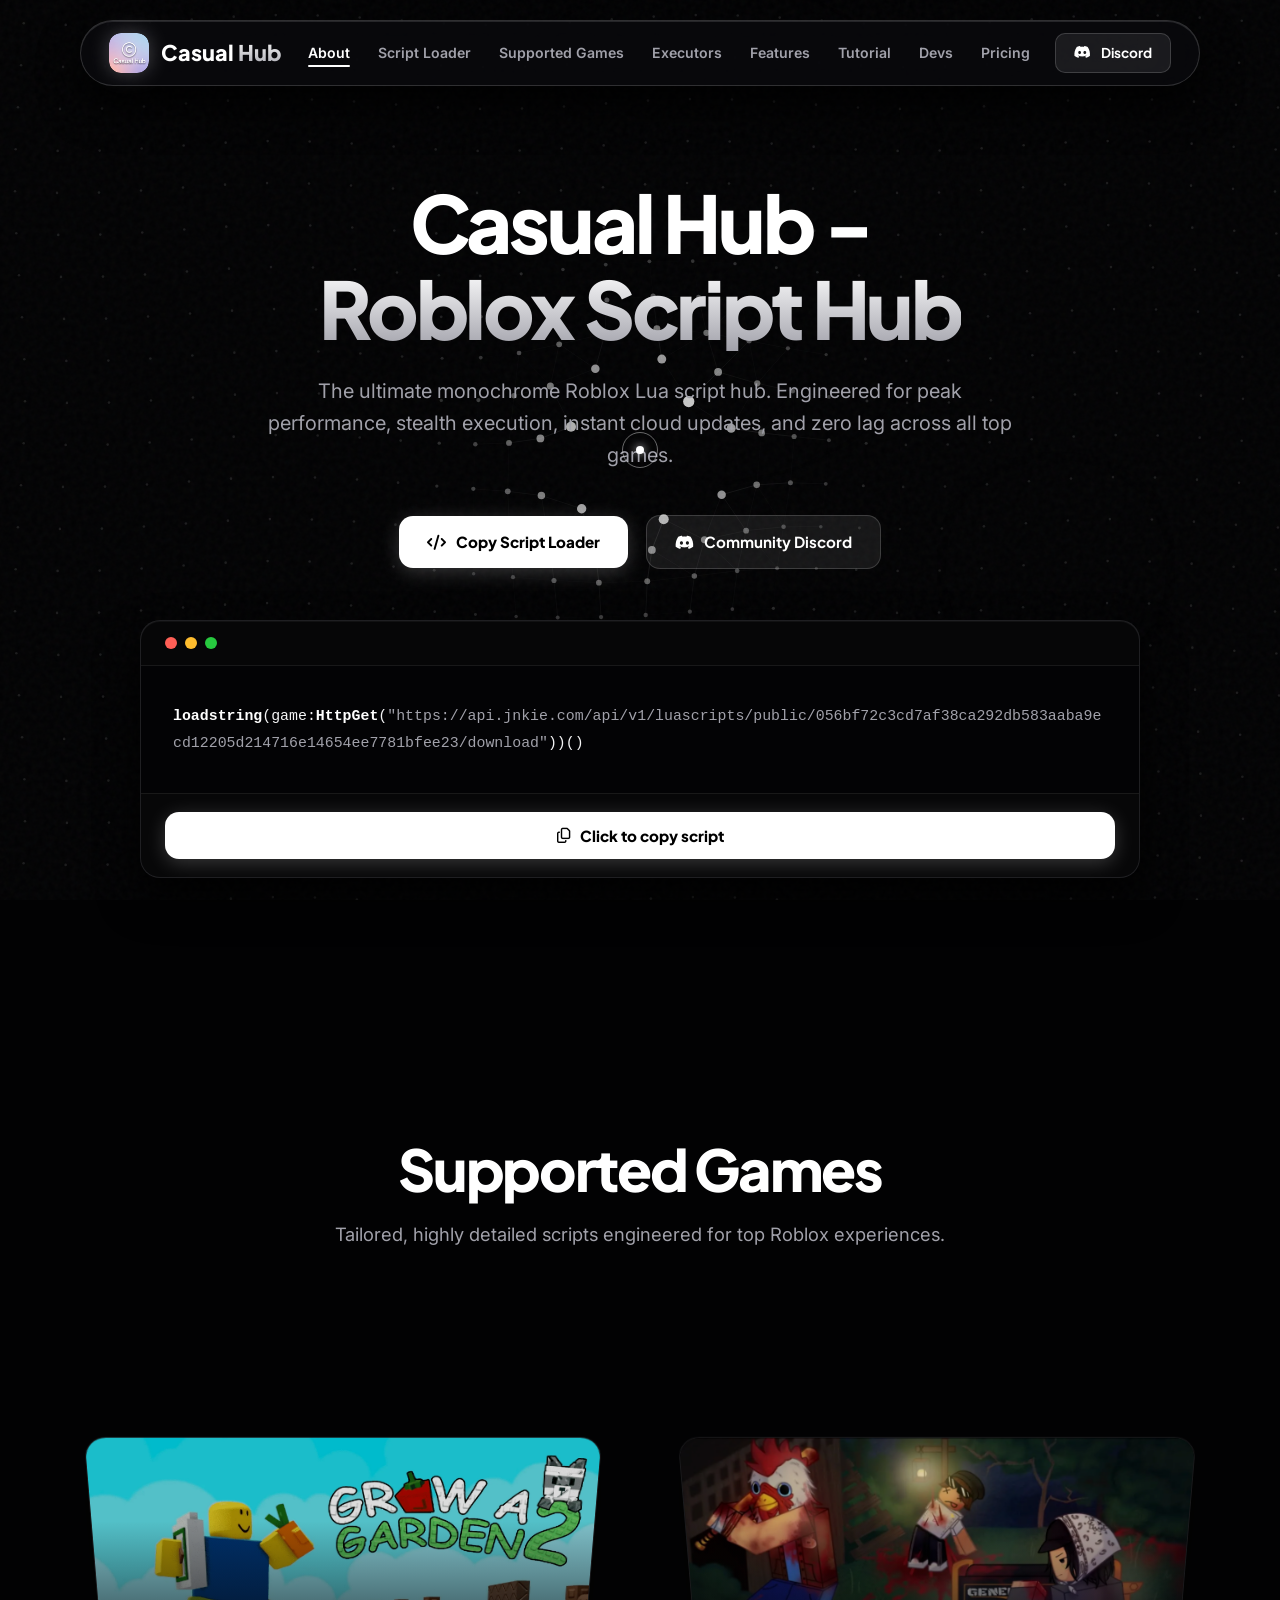
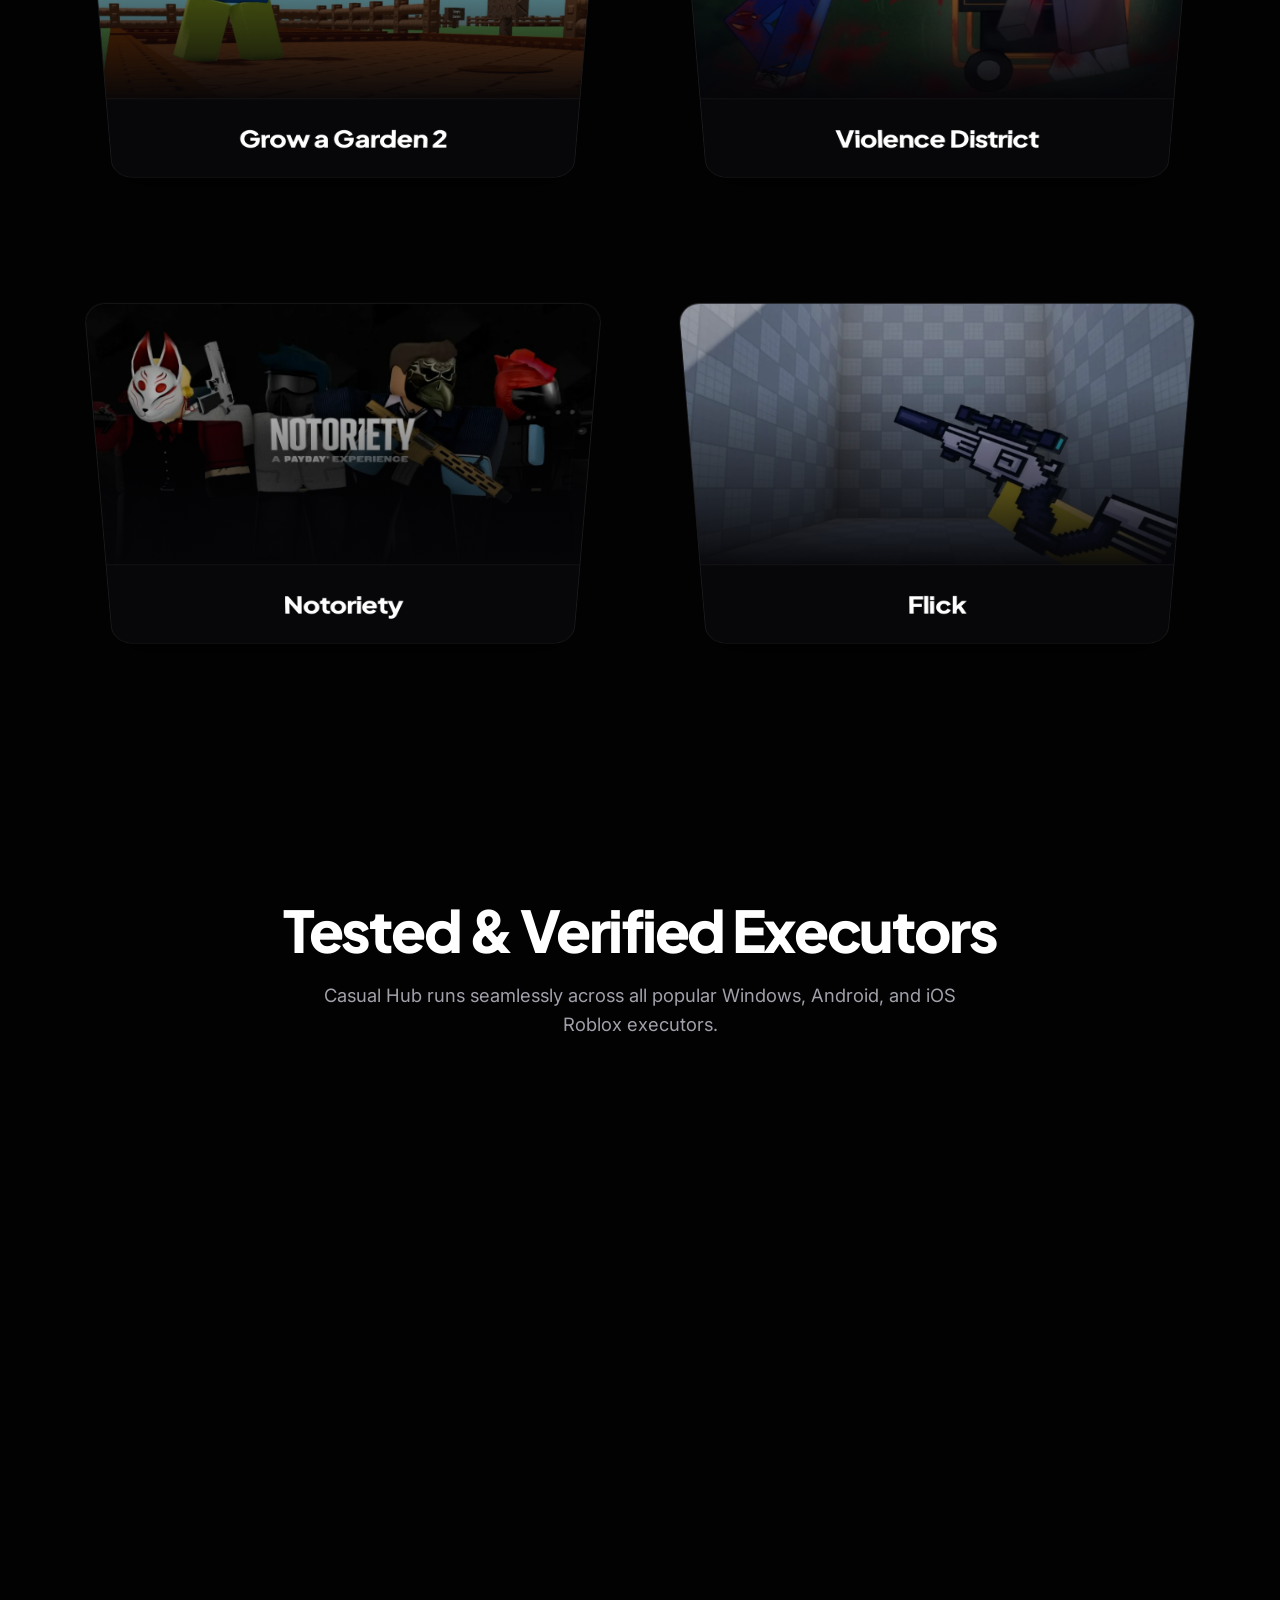
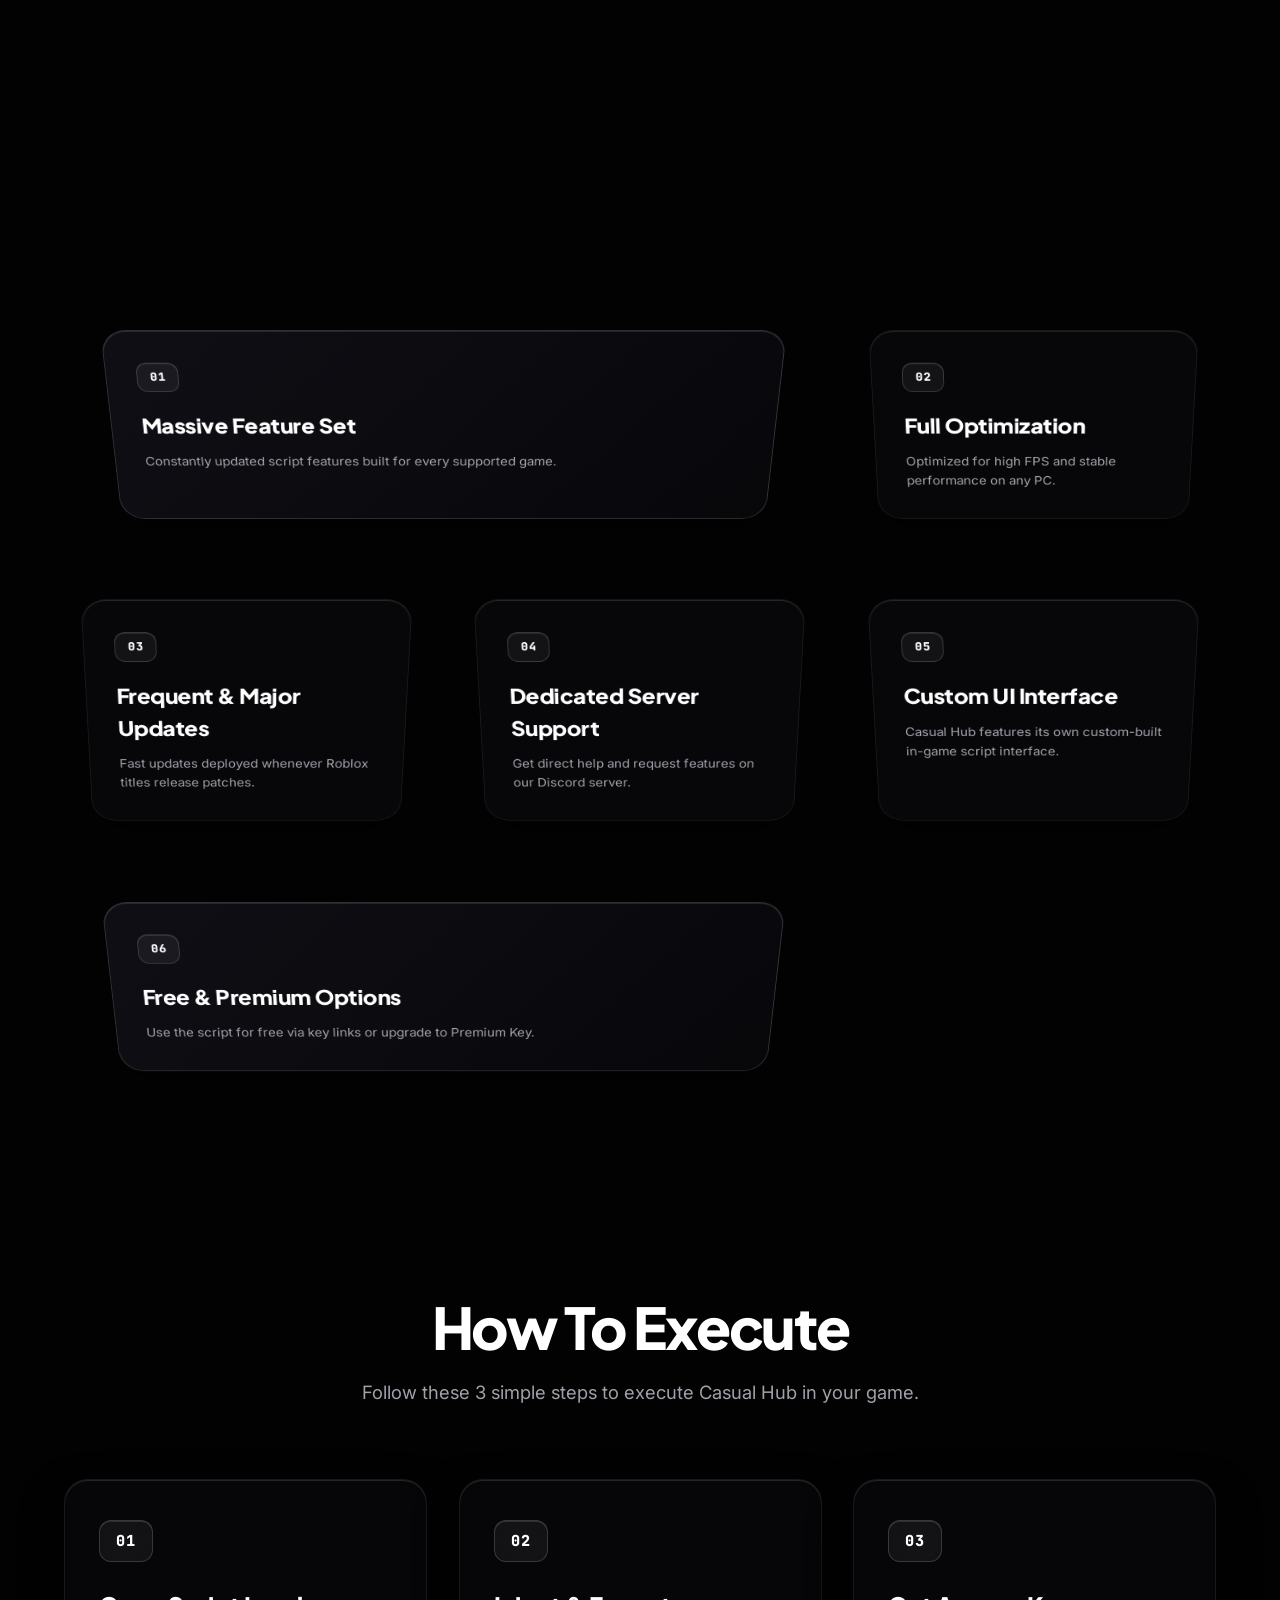
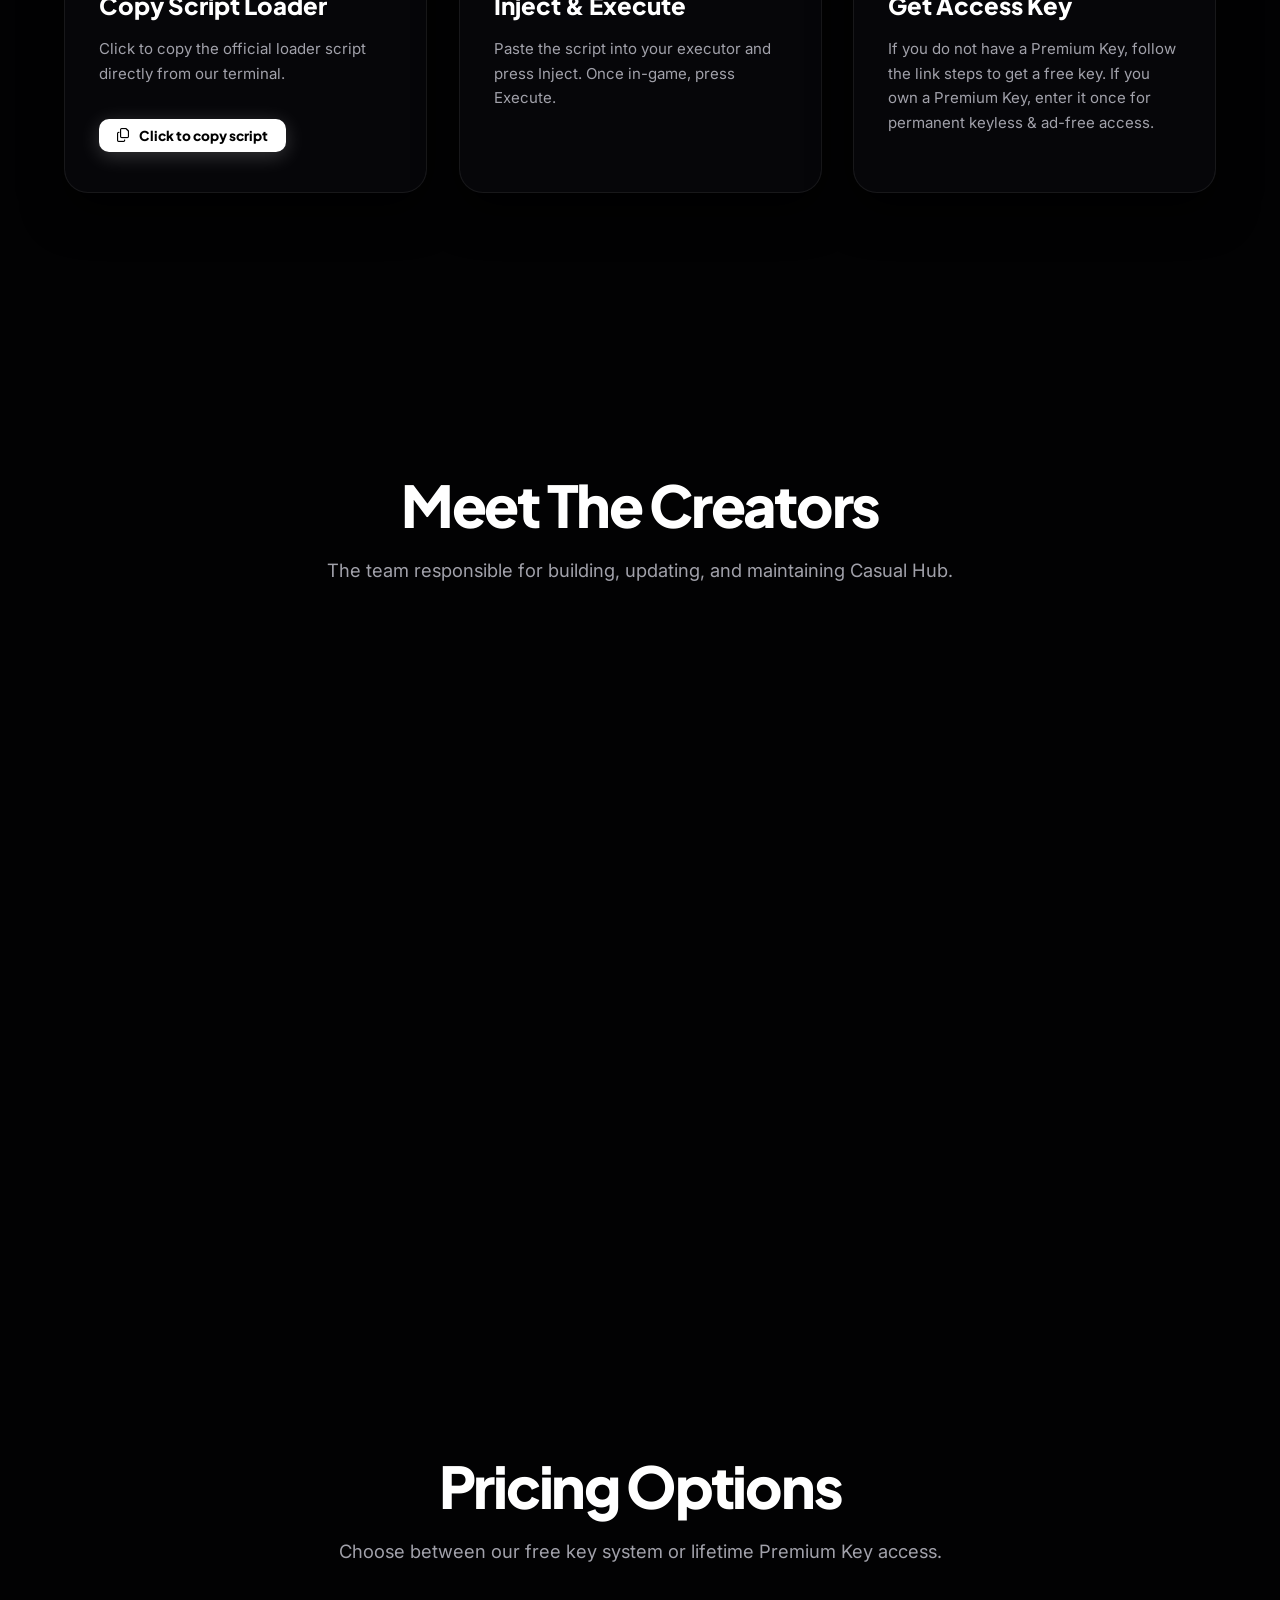
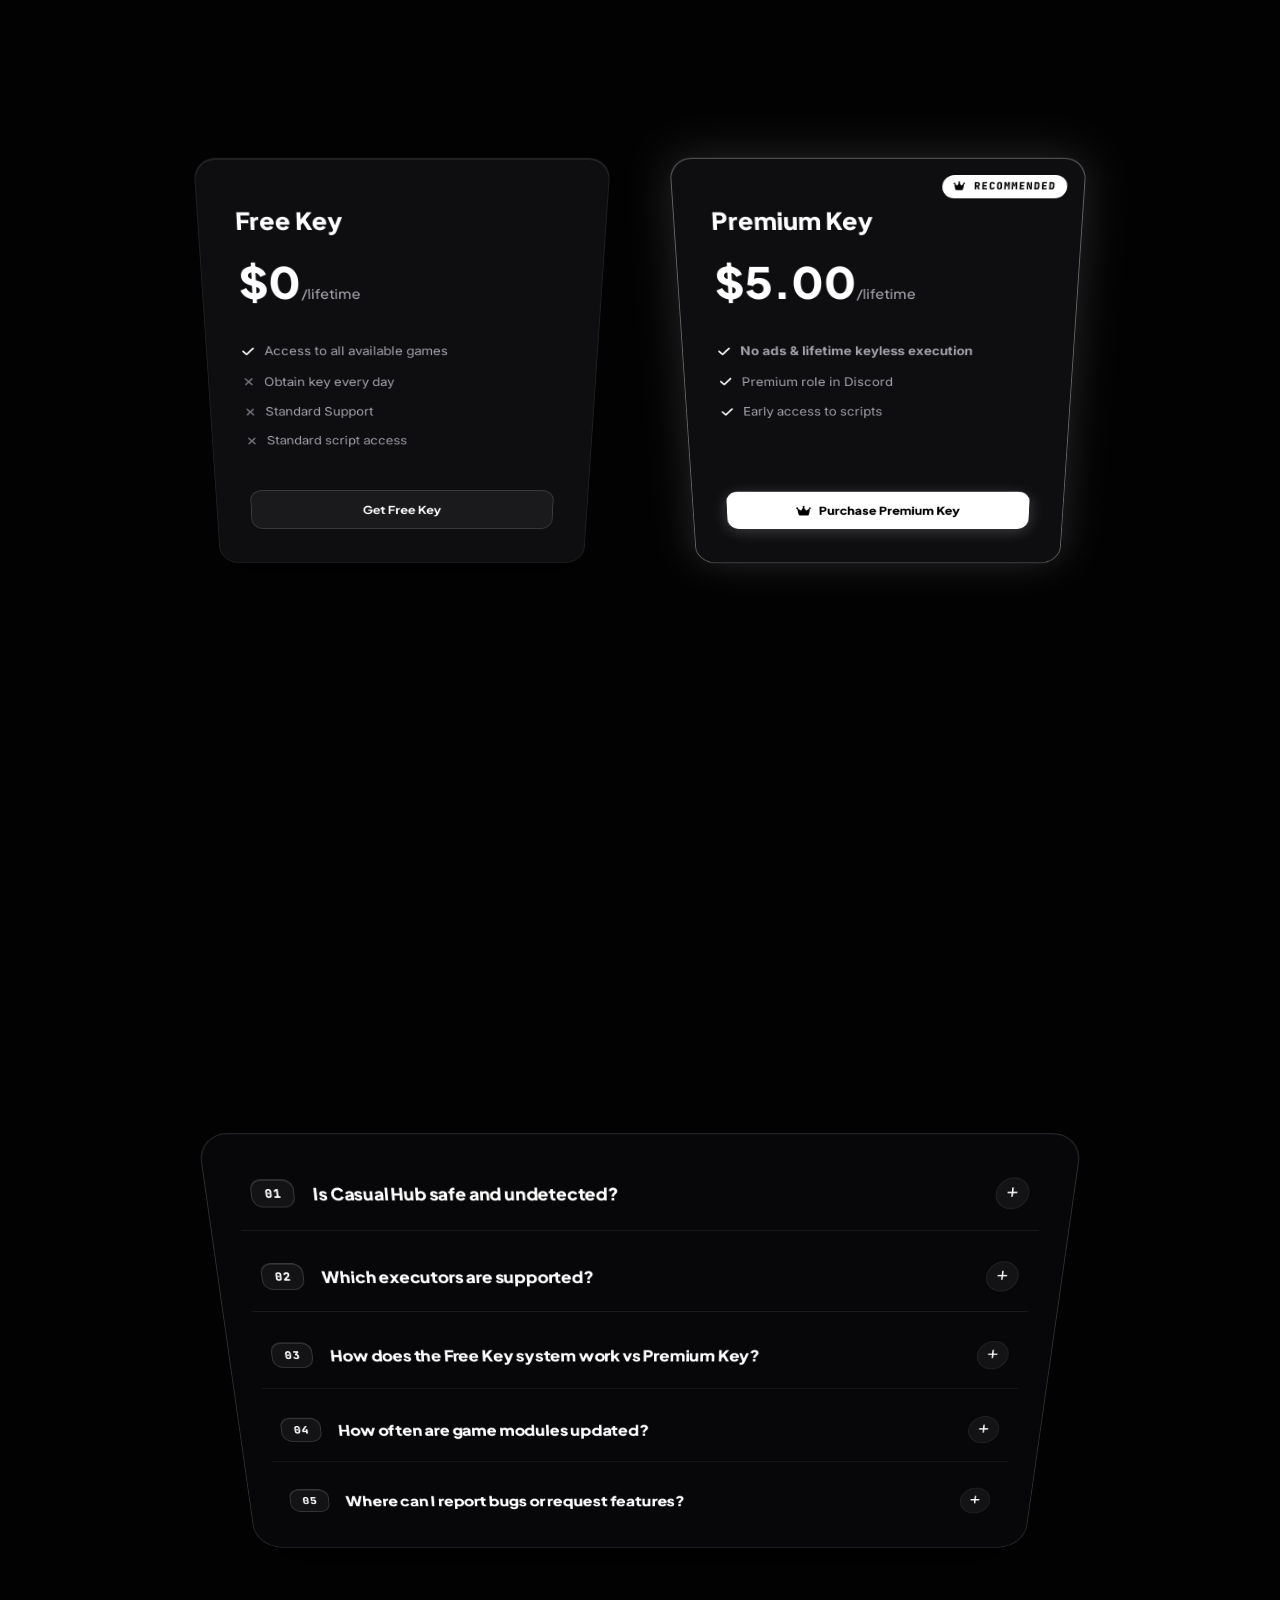
==== index.html @ 8adc2ae5 "Add files via upload" ====
<!DOCTYPE html>
<html lang="en">
<head>
  <meta charset="UTF-8">
  <meta name="viewport" content="width=device-width, initial-scale=1.0">
  <title>Casual Hub | Official Roblox Script Hub</title>
  <meta name="description" content="Casual Hub - Undetected, fast, and feature-rich Roblox Lua script hub.">
  <link rel="icon" type="image/png" href="images/Max_a____.png">
  <link rel="apple-touch-icon" href="images/Max_a____.png">
  
  <link rel="preconnect" href="https://fonts.googleapis.com">
  <link rel="preconnect" href="https://fonts.gstatic.com" crossorigin>
  <link href="https://fonts.googleapis.com/css2?family=Inter:wght@300;400;500;600;700&family=JetBrains+Mono:wght@400;500;600;700&family=Plus+Jakarta+Sans:wght@400;500;600;700;800;900&display=swap" rel="stylesheet">
  
  <link rel="stylesheet" href="https://cdnjs.cloudflare.com/ajax/libs/font-awesome/6.5.1/css/all.min.css">
  <link rel="stylesheet" href="styles.css">
</head>
<body>

  <div class="scroll-progress-bar" id="scrollProgress"></div>
  <canvas id="particles-canvas"></canvas>

  <div class="ambient-spotlight spotlight-1" id="spotlight1"></div>
  <div class="ambient-spotlight spotlight-2" id="spotlight2"></div>

  <header class="header" id="header">
    <div class="nav-island">
      <a href="#" class="logo">
        <div class="logo-icon">
          <img src="images/Max_a____.png" alt="Casual Hub Logo" class="logo-img">
        </div>
        <div class="logo-text">
          Casual <span class="gradient-text">Hub</span>
        </div>
      </a>

      <nav class="nav-menu">
        <ul class="nav-links">
          <li><a href="#about" class="nav-link active">About</a></li>
          <li><a href="#loader" class="nav-link">Script Loader</a></li>
          <li><a href="#games" class="nav-link">Supported Games</a></li>
          <li><a href="#executors" class="nav-link">Executors</a></li>
          <li><a href="#features" class="nav-link">Features</a></li>
          <li><a href="#how-to-use" class="nav-link">Tutorial</a></li>
          <li><a href="#team" class="nav-link">Devs</a></li>
          <li><a href="#pricing" class="nav-link">Pricing</a></li>
        </ul>
      </nav>

      <div class="nav-actions">
        <a href="https://discord.gg/dUXcJ6aW2B" target="_blank" class="btn btn-discord btn-sm">
          <i class="fa-brands fa-discord"></i>
          <span>Discord</span>
        </a>
        <button class="mobile-toggle" id="mobileToggle" aria-label="Toggle Navigation Menu">
          <i class="fa-solid fa-bars"></i>
        </button>
      </div>
    </div>
  </header>

  <section class="hero" id="about">
    <div class="container">
      <div class="hero-content">
        <h1 class="hero-title reveal">
          Casual Hub - <span class="gradient-text">Roblox Script Hub</span>
        </h1>

        <p class="hero-description reveal">
          The ultimate monochrome Roblox Lua script hub. Engineered for peak performance, stealth execution, instant cloud updates, and zero lag across all top games.
        </p>

        <div class="hero-actions reveal">
          <a href="#loader" class="btn btn-primary" onclick="document.getElementById('copyScriptBtn').click()">
            <i class="fa-solid fa-code"></i>
            <span>Copy Script Loader</span>
          </a>
          <a href="https://discord.gg/dUXcJ6aW2B" target="_blank" class="btn btn-discord">
            <i class="fa-brands fa-discord"></i>
            <span>Community Discord</span>
          </a>
        </div>

        <div class="hero-terminal-wrapper id-anchor" id="loader">
          <div class="terminal-window glass-panel reveal tilt-card">
            <div class="terminal-header">
              <div class="terminal-dots">
                <span class="dot red"></span>
                <span class="dot yellow"></span>
                <span class="dot green"></span>
              </div>
            </div>

            <div class="terminal-body clean-terminal-body">
              <pre class="code-block"><code><span class="code-function">loadstring</span>(game:<span class="code-function">HttpGet</span>(<span class="code-string">"https://api.jnkie.com/api/v1/luascripts/public/056bf72c3cd7af38ca292db583aaba9ecd12205d214716e14654ee7781bfee23/download"</span>))()</code></pre>
            </div>

            <div class="terminal-footer clean-terminal-footer">
              <button class="btn btn-primary btn-full-width" id="copyScriptBtn">
                <i class="fa-regular fa-copy"></i>
                <span class="btn-copy-text">Click to copy script</span>
              </button>
            </div>
          </div>
        </div>
      </div>
    </div>
  </section>

  <section id="games">
    <div class="container">
      <div class="editorial-header reveal">
        <h2 class="editorial-title">Supported Games</h2>
        <p class="editorial-subtitle">
          Tailored, highly detailed scripts engineered for top Roblox experiences.
        </p>
      </div>

      <div class="games-minimal-grid">
        <div class="game-minimal-card glass-panel reveal tilt-card copy-module-btn" data-module="Grow a Garden 2">
          <div class="game-minimal-media">
            <img src="images/i (9).png" alt="Grow a Garden 2" class="game-minimal-img">
            <div class="game-minimal-overlay"></div>
            <div class="game-hover-glow"></div>
          </div>
          <div class="game-minimal-info">
            <h3 class="game-minimal-title">Grow a Garden 2</h3>
          </div>
        </div>

        <div class="game-minimal-card glass-panel reveal tilt-card copy-module-btn" data-module="Violence District">
          <div class="game-minimal-media">
            <img src="images/i (8).png" alt="Violence District" class="game-minimal-img">
            <div class="game-minimal-overlay"></div>
            <div class="game-hover-glow"></div>
          </div>
          <div class="game-minimal-info">
            <h3 class="game-minimal-title">Violence District</h3>
          </div>
        </div>

        <div class="game-minimal-card glass-panel reveal tilt-card copy-module-btn" data-module="Notoriety">
          <div class="game-minimal-media">
            <img src="images/i 10.png" alt="Notoriety" class="game-minimal-img">
            <div class="game-minimal-overlay"></div>
            <div class="game-hover-glow"></div>
          </div>
          <div class="game-minimal-info">
            <h3 class="game-minimal-title">Notoriety</h3>
          </div>
        </div>

        <div class="game-minimal-card glass-panel reveal tilt-card copy-module-btn" data-module="Flick">
          <div class="game-minimal-media">
            <img src="images/i 11.png" alt="Flick" class="game-minimal-img">
            <div class="game-minimal-overlay"></div>
            <div class="game-hover-glow"></div>
          </div>
          <div class="game-minimal-info">
            <h3 class="game-minimal-title">Flick</h3>
          </div>
        </div>
      </div>
    </div>
  </section>

  <section id="executors">
    <div class="container">
      <div class="editorial-header reveal">
        <h2 class="editorial-title">Tested & Verified Executors</h2>
        <p class="editorial-subtitle">
          Casual Hub runs seamlessly across all popular Windows, Android, and iOS Roblox executors.
        </p>
      </div>

      <div class="executors-cloud-wrapper glass-panel reveal tilt-card">
        <div class="executors-cloud-grid">
          <div class="executor-tag-item"><span>Volt</span></div>
          <div class="executor-tag-item"><span>Potassium</span></div>
          <div class="executor-tag-item"><span>Wave</span></div>
          <div class="executor-tag-item"><span>Synapse Z</span></div>
          <div class="executor-tag-item"><span>Madium</span></div>
          <div class="executor-tag-item"><span>Cosmic</span></div>
          <div class="executor-tag-item"><span>Real</span></div>
          <div class="executor-tag-item"><span>Velocity</span></div>
          <div class="executor-tag-item"><span>MacSploit</span></div>
          <div class="executor-tag-item"><span>Delta</span></div>
          <div class="executor-tag-item"><span>Arceus X</span></div>
          <div class="executor-tag-item plus-more"><span>and etc.</span></div>
        </div>
      </div>
    </div>
  </section>

  <section id="features">
    <div class="container">
      <div class="editorial-header reveal">
        <h2 class="editorial-title">Why Choose Casual Hub</h2>
        <p class="editorial-subtitle">
          Engineered to give you an unmatched competitive edge across every supported title.
        </p>
      </div>

      <div class="features-bento-container">
        <div class="feature-bento-item feature-bento-large glass-panel reveal tilt-card">
          <div class="bento-top-row">
            <span class="bento-num">01</span>
          </div>
          <h3 class="bento-title">Massive Feature Set</h3>
          <p class="bento-desc">
            Constantly updated script features built for every supported game.
          </p>
        </div>

        <div class="feature-bento-item glass-panel reveal tilt-card">
          <div class="bento-top-row">
            <span class="bento-num">02</span>
          </div>
          <h3 class="bento-title">Full Optimization</h3>
          <p class="bento-desc">
            Optimized for high FPS and stable performance on any PC.
          </p>
        </div>

        <div class="feature-bento-item glass-panel reveal tilt-card">
          <div class="bento-top-row">
            <span class="bento-num">03</span>
          </div>
          <h3 class="bento-title">Frequent & Major Updates</h3>
          <p class="bento-desc">
            Fast updates deployed whenever Roblox titles release patches.
          </p>
        </div>

        <div class="feature-bento-item glass-panel reveal tilt-card">
          <div class="bento-top-row">
            <span class="bento-num">04</span>
          </div>
          <h3 class="bento-title">Dedicated Server Support</h3>
          <p class="bento-desc">
            Get direct help and request features on our Discord server.
          </p>
        </div>

        <div class="feature-bento-item glass-panel reveal tilt-card">
          <div class="bento-top-row">
            <span class="bento-num">05</span>
          </div>
          <h3 class="bento-title">Custom UI Interface</h3>
          <p class="bento-desc">
            Casual Hub features its own custom-built in-game script interface.
          </p>
        </div>

        <div class="feature-bento-item feature-bento-large glass-panel reveal tilt-card">
          <div class="bento-top-row">
            <span class="bento-num">06</span>
          </div>
          <h3 class="bento-title">Free & Premium Options</h3>
          <p class="bento-desc">
            Use the script for free via key links or upgrade to Premium Key.
          </p>
        </div>
      </div>
    </div>
  </section>

  <section id="how-to-use">
    <div class="container">
      <div class="editorial-header reveal">
        <h2 class="editorial-title">How To Execute</h2>
        <p class="editorial-subtitle">
          Follow these 3 simple steps to execute Casual Hub in your game.
        </p>
      </div>

      <div class="pipeline-wrapper reveal">
        <div class="steps-grid">
          <div class="step-card glass-panel tilt-card">
            <div class="step-top-header">
              <div class="step-num-pill">
                <span class="num">01</span>
              </div>
            </div>
            <h3 class="step-title">Copy Script Loader</h3>
            <p class="step-desc">
              Click to copy the official loader script directly from our terminal.
            </p>
            <div class="step-action-row">
              <button class="btn btn-primary btn-sm" id="step1CopyBtn">
                <i class="fa-regular fa-copy"></i> Click to copy script
              </button>
            </div>
          </div>

          <div class="step-card glass-panel tilt-card">
            <div class="step-top-header">
              <div class="step-num-pill">
                <span class="num">02</span>
              </div>
            </div>
            <h3 class="step-title">Inject & Execute</h3>
            <p class="step-desc">
              Paste the script into your executor and press Inject. Once in-game, press Execute.
            </p>
          </div>

          <div class="step-card glass-panel tilt-card">
            <div class="step-top-header">
              <div class="step-num-pill">
                <span class="num">03</span>
              </div>
            </div>
            <h3 class="step-title">Get Access Key</h3>
            <p class="step-desc">
              If you do not have a Premium Key, follow the link steps to get a free key. If you own a Premium Key, enter it once for permanent keyless & ad-free access.
            </p>
          </div>
        </div>
      </div>
    </div>
  </section>

  <section id="team">
    <div class="container">
      <div class="editorial-header reveal">
        <h2 class="editorial-title">Meet The Creators</h2>
        <p class="editorial-subtitle">
          The team responsible for building, updating, and maintaining Casual Hub.
        </p>
      </div>

      <div class="team-grid">
        <div class="team-card glass-panel reveal tilt-card">
          <div class="team-avatar-frame">
            <img src="images/8483b78d2a650de6a64dd61900a75a3d.png" alt="Killert Avatar" class="team-avatar" onerror="this.src='https://cdn.discordapp.com/embed/avatars/0.png'">
            <div class="team-online-badge"></div>
          </div>
          <div class="team-role-pill">Casual Hub Founder & Owner</div>
          <h3 class="team-name">Killert</h3>
          <p class="team-bio">
            Founder and owner of Casual Hub
          </p>
          <a href="https://discord.gg/dUXcJ6aW2B" target="_blank" class="btn btn-discord btn-full">
            <i class="fa-brands fa-discord"></i> Discord
          </a>
        </div>

        <div class="team-card glass-panel reveal tilt-card">
          <div class="team-avatar-frame">
            <img src="images/qkaspqqqqq.jpg" alt="qkaspq Avatar" class="team-avatar" onerror="this.src='https://cdn.discordapp.com/embed/avatars/1.png'">
            <div class="team-online-badge"></div>
          </div>
          <div class="team-role-pill">Script Developer</div>
          <h3 class="team-name">qkaspq</h3>
          <p class="team-bio">
            Lead Luau & Reverse Engineering Developer creating high-performance game modules.
          </p>
          <div class="tech-stack-pills">
            <span class="tech-pill">Luau</span>
            <span class="tech-pill">Python</span>
            <span class="tech-pill">JS</span>
            <span class="tech-pill">C++</span>
            <span class="tech-pill">C#</span>
          </div>
          <a href="https://discord.gg/dUXcJ6aW2B" target="_blank" class="btn btn-discord btn-full">
            <i class="fa-brands fa-discord"></i> Discord
          </a>
        </div>
      </div>
    </div>
  </section>

  <section id="pricing">
    <div class="container">
      <div class="editorial-header reveal">
        <h2 class="editorial-title">Pricing Options</h2>
        <p class="editorial-subtitle">
          Choose between our free key system or lifetime Premium Key access.
        </p>
      </div>

      <div class="pricing-grid">
        <div class="price-card glass-panel reveal tilt-card">
          <div class="price-header">
            <h3 class="price-title">Free Key</h3>
            <div class="price-cost">$0<span class="period">/lifetime</span></div>
          </div>
          <ul class="price-features">
            <li><i class="fa-solid fa-check"></i> Access to all available games</li>
            <li><i class="fa-solid fa-xmark" style="color: #71717a;"></i> Obtain key every day</li>
            <li><i class="fa-solid fa-xmark" style="color: #71717a;"></i> Standard Support</li>
            <li><i class="fa-solid fa-xmark" style="color: #71717a;"></i> Standard script access</li>
          </ul>
          <a href="#loader" class="btn btn-secondary btn-full">
            Get Free Key
          </a>
        </div>

        <div class="price-card glass-panel featured reveal tilt-card">
          <div class="featured-ribbon"><i class="fa-solid fa-crown"></i> RECOMMENDED</div>
          <div class="price-header">
            <h3 class="price-title">Premium Key</h3>
            <div class="price-cost">$5.00<span class="period">/lifetime</span></div>
          </div>
          <ul class="price-features">
            <li><i class="fa-solid fa-check"></i> <strong>No ads & lifetime keyless execution</strong></li>
            <li><i class="fa-solid fa-check"></i> Premium role in Discord</li>
            <li><i class="fa-solid fa-check"></i> Early access to scripts</li>
          </ul>
          <a href="https://discord.gg/dUXcJ6aW2B" target="_blank" class="btn btn-primary btn-full">
            <i class="fa-solid fa-crown"></i> Purchase Premium Key
          </a>
        </div>
      </div>
    </div>
  </section>

  <section id="faq">
    <div class="container">
      <div class="editorial-header reveal">
        <h2 class="editorial-title">Frequently Asked Questions</h2>
        <p class="editorial-subtitle">
          Everything you need to know about Casual Hub.
        </p>
      </div>

      <div class="faq-luxury-wrapper glass-panel reveal tilt-card">
        <div class="faq-accordion">
          <div class="faq-item">
            <button class="faq-question">
              <span class="faq-num">01</span>
              <span class="faq-q-text">Is Casual Hub safe and undetected?</span>
              <div class="faq-toggle-icon"><i class="fa-solid fa-plus"></i></div>
            </button>
            <div class="faq-answer">
              <div class="faq-answer-inner">
                Yes, the script is completely safe: it does not collect or interact with any of your personal data, and it remains 100% undetected across all supported games.
              </div>
            </div>
          </div>

          <div class="faq-item">
            <button class="faq-question">
              <span class="faq-num">02</span>
              <span class="faq-q-text">Which executors are supported?</span>
              <div class="faq-toggle-icon"><i class="fa-solid fa-plus"></i></div>
            </button>
            <div class="faq-answer">
              <div class="faq-answer-inner">
                Casual Hub supports all currently listed Roblox executors. Click below to view the full verified list.
                <br>
                <a href="#executors" class="btn btn-secondary btn-sm" style="margin-top: 14px; display: inline-flex; align-items: center; gap: 8px;">
                  <i class="fa-solid fa-arrow-up"></i> View Supported Executors List
                </a>
              </div>
            </div>
          </div>

          <div class="faq-item">
            <button class="faq-question">
              <span class="faq-num">03</span>
              <span class="faq-q-text">How does the Free Key system work vs Premium Key?</span>
              <div class="faq-toggle-icon"><i class="fa-solid fa-plus"></i></div>
            </button>
            <div class="faq-answer">
              <div class="faq-answer-inner">
                Free Keys grant access via daily link checkpoints. Premium Keys ($5.00 lifetime) provide permanent keyless & ad-free access, a Premium Discord role, and early access to upcoming script updates.
              </div>
            </div>
          </div>

          <div class="faq-item">
            <button class="faq-question">
              <span class="faq-num">04</span>
              <span class="faq-q-text">How often are game modules updated?</span>
              <div class="faq-toggle-icon"><i class="fa-solid fa-plus"></i></div>
            </button>
            <div class="faq-answer">
              <div class="faq-answer-inner">
                Our updates take no longer than 1 week—we constantly strive to patch, optimize, and add new script modules as frequently as possible.
              </div>
            </div>
          </div>

          <div class="faq-item">
            <button class="faq-question">
              <span class="faq-num">05</span>
              <span class="faq-q-text">Where can I report bugs or request features?</span>
              <div class="faq-toggle-icon"><i class="fa-solid fa-plus"></i></div>
            </button>
            <div class="faq-answer">
              <div class="faq-answer-inner">
                On our official Discord server, you can easily contact support, open direct tickets, or suggest new features: <a href="https://discord.gg/dUXcJ6aW2B" target="_blank">discord.gg/dUXcJ6aW2B</a>.
              </div>
            </div>
          </div>
        </div>
      </div>
    </div>
  </section>

  <footer class="footer">
    <div class="container">
      <div class="footer-glass-card glass-panel reveal tilt-card">
        <div class="footer-grid">
          <div class="footer-brand">
            <a href="#" class="logo">
              <div class="logo-icon">
                <img src="images/Max_a____.png" alt="Casual Hub Logo" class="logo-img">
              </div>
              <div class="logo-text">
                Casual <span class="gradient-text">Hub</span>
              </div>
            </a>
            <p class="footer-desc">
              The pinnacle of Roblox Lua execution. Powering smooth, stealth, and high-performance script solutions worldwide.
            </p>
          </div>

          <div class="footer-column">
            <h4 class="footer-title">Navigation</h4>
            <ul class="footer-links">
              <li><a href="#about">About Hub</a></li>
              <li><a href="#loader">Script Loader</a></li>
              <li><a href="#games">Supported Games</a></li>
              <li><a href="#team">Team & Devs</a></li>
            </ul>
          </div>

          <div class="footer-column">
            <h4 class="footer-title">Community</h4>
            <ul class="footer-links">
              <li><a href="https://discord.gg/dUXcJ6aW2B" target="_blank">Discord Server</a></li>
              <li><a href="#pricing">Premium Key</a></li>
              <li><a href="#how-to-use">Setup Tutorial</a></li>
            </ul>
          </div>

          <div class="footer-column">
            <h4 class="footer-title">Legal & Policies</h4>
            <ul class="footer-links">
              <li><a href="javascript:void(0)" onclick="openLegalModal('terms')">Terms of Service</a></li>
              <li><a href="javascript:void(0)" onclick="openLegalModal('privacy')">Privacy Policy</a></li>
              <li><a href="javascript:void(0)" onclick="openLegalModal('disclaimer')">Legal Disclaimer</a></li>
            </ul>
          </div>
        </div>

        <div class="footer-bottom">
          <div class="copyright">
            Casual Hub TM Corporation &copy; 2026. All rights reserved.
          </div>
          <div class="footer-socials">
            <a href="https://discord.gg/dUXcJ6aW2B" target="_blank" aria-label="Discord" class="social-circle-btn"><i class="fa-brands fa-discord"></i></a>
          </div>
        </div>
      </div>
    </div>
  </footer>

  <div class="modal-overlay" id="legalModalOverlay">
    <div class="modal-card glass-panel">
      <button class="modal-close" id="legalModalClose" aria-label="Close Modal">
        <i class="fa-solid fa-xmark"></i>
      </button>
      <h3 class="modal-title" id="modalTitle">Legal Information</h3>
      <div class="modal-body" id="modalBody">
      </div>
    </div>
  </div>

  <div class="toast-container" id="toastContainer">
    <div class="toast-card glass-panel">
      <i class="fa-solid fa-circle-check toast-icon"></i>
      <span class="toast-message" id="toastMessage">Script loader copied to clipboard!</span>
    </div>
  </div>

  <script src="script.js"></script>
</body>
</html>
---- styles.css ----
:root {
  
  --bg-pitch: #020203;
  --bg-obsidian: #070709;
  --bg-surface: #0e0e11;
  --bg-surface-hover: #141418;
  --bg-surface-elevated: #1a1a20;

  --text-primary: #ffffff;
  --text-secondary: #a1a1aa;
  --text-tertiary: #52525b;
  --text-muted: #3f3f46;

  --border-subtle: rgba(255, 255, 255, 0.07);
  --border-medium: rgba(255, 255, 255, 0.16);
  --border-prominent: rgba(255, 255, 255, 0.35);

  --glass-inset-shadow: inset 0 1px 0 0 rgba(255, 255, 255, 0.12);
  --glass-glow-shadow: 0 20px 40px rgba(0, 0, 0, 0.8), 0 0 40px rgba(255, 255, 255, 0.05);

  --status-active: #22c55e;
  --status-active-glow: rgba(34, 197, 94, 0.35);

  --font-heading: 'Plus Jakarta Sans', -apple-system, BlinkMacSystemFont, sans-serif;
  --font-body: 'Inter', -apple-system, BlinkMacSystemFont, sans-serif;
  --font-code: 'JetBrains Mono', monospace;

  --ease-out-expo: cubic-bezier(0.16, 1, 0.3, 1);
  --ease-spring: cubic-bezier(0.34, 1.56, 0.64, 1);
  --tr-fast: 0.2s var(--ease-out-expo);
  --tr-smooth: 0.4s var(--ease-out-expo);
}

*, *::before, *::after {
  box-sizing: border-box;
  margin: 0;
  padding: 0;
}

html {
  scroll-behavior: smooth;
  color-scheme: dark;
  font-size: 16px;
}

body {
  background-color: var(--bg-pitch);
  color: var(--text-primary);
  font-family: var(--font-body);
  line-height: 1.6;
  overflow-x: hidden;
  position: relative;
  min-height: 100vh;
  -webkit-font-smoothing: antialiased;
  -moz-osx-font-smoothing: grayscale;
}

.custom-cursor-dot {
  position: fixed;
  top: 0;
  left: 0;
  width: 8px;
  height: 8px;
  background-color: #ffffff;
  border-radius: 50%;
  pointer-events: none;
  z-index: 9999;
  box-shadow: 0 0 10px rgba(255, 255, 255, 0.8);
  will-change: transform;
}

.custom-cursor-outline {
  position: fixed;
  top: 0;
  left: 0;
  width: 36px;
  height: 36px;
  border: 1.5px solid rgba(255, 255, 255, 0.4);
  border-radius: 50%;
  pointer-events: none;
  z-index: 9998;
  transition: width 0.3s var(--ease-out-expo), height 0.3s var(--ease-out-expo), border-color 0.3s var(--ease-out-expo), background 0.3s var(--ease-out-expo);
  will-change: transform;
}

.custom-cursor-outline.cursor-hover {
  width: 54px;
  height: 54px;
  border-color: rgba(255, 255, 255, 0.8);
  background: rgba(255, 255, 255, 0.06);
  box-shadow: 0 0 20px rgba(255, 255, 255, 0.2);
}

.click-ripple {
  position: fixed;
  width: 50px;
  height: 50px;
  border: 2px solid rgba(255, 255, 255, 0.8);
  border-radius: 50%;
  pointer-events: none;
  z-index: 9997;
  animation: ripple-out 0.7s var(--ease-out-expo) forwards;
}

@keyframes ripple-out {
  0% { transform: scale(0.2); opacity: 1; }
  100% { transform: scale(2.4); opacity: 0; }
}

.scroll-progress-bar {
  position: fixed;
  top: 0;
  left: 0;
  height: 3px;
  width: 0%;
  background: linear-gradient(90deg, #ffffff, #a1a1aa, #ffffff);
  z-index: 2050;
  box-shadow: 0 0 14px rgba(255, 255, 255, 0.9);
  transition: width 0.1s linear;
}

body::after {
  content: '';
  position: fixed;
  top: 0;
  left: 0;
  width: 100%;
  height: 100%;
  background-image: url("data:image/svg+xml,%3Csvg viewBox='0 0 200 200' xmlns='http://www.w3.org/2000/svg'%3E%3Cfilter id='noiseFilter'%3E%3CfeTurbulence type='fractalNoise' baseFrequency='0.8' numOctaves='3' stitchTiles='stitch'/%3E%3C/filter%3E%3Crect width='100%25' height='100%25' filter='url(%23noiseFilter)' opacity='0.035'/%3E%3C/svg%3E");
  pointer-events: none;
  z-index: 1;
}

::-webkit-scrollbar {
  width: 6px;
}
::-webkit-scrollbar-track {
  background: var(--bg-pitch);
}
::-webkit-scrollbar-thumb {
  background: rgba(255, 255, 255, 0.18);
  border-radius: 3px;
}
::-webkit-scrollbar-thumb:hover {
  background: rgba(255, 255, 255, 0.4);
}

#particles-canvas {
  position: fixed;
  top: 0;
  left: 0;
  width: 100%;
  height: 100%;
  z-index: 0;
  pointer-events: none;
}

.ambient-spotlight {
  position: fixed;
  border-radius: 50%;
  filter: blur(160px);
  pointer-events: none;
  z-index: 0;
  opacity: 0.25;
  animation: subtle-pulse 18s ease-in-out infinite alternate;
}

.spotlight-1 {
  top: -10%;
  left: 30%;
  width: 50vw;
  height: 50vw;
  background: radial-gradient(circle, rgba(255, 255, 255, 0.08) 0%, transparent 70%);
}

.spotlight-2 {
  bottom: 5%;
  right: -5%;
  width: 45vw;
  height: 45vw;
  background: radial-gradient(circle, rgba(255, 255, 255, 0.06) 0%, transparent 70%);
}

@keyframes subtle-pulse {
  0% { transform: scale(1) translate(0, 0); opacity: 0.2; }
  50% { transform: scale(1.15) translate(25px, -25px); opacity: 0.35; }
  100% { transform: scale(0.92) translate(-25px, 25px); opacity: 0.2; }
}

.container {
  width: 90%;
  max-width: 1280px;
  margin: 0 auto;
  position: relative;
  z-index: 2;
}

section {
  padding: 140px 0;
  position: relative;
}

.glass-panel {
  background: var(--bg-surface);
  backdrop-filter: blur(20px) saturate(180%);
  -webkit-backdrop-filter: blur(20px) saturate(180%);
  border: 1px solid var(--border-subtle);
  border-radius: 24px;
  box-shadow: var(--glass-inset-shadow), 0 20px 40px rgba(0, 0, 0, 0.8);
  position: relative;
  overflow: hidden;
  transition: border-color var(--tr-smooth), box-shadow var(--tr-smooth), background-color var(--tr-smooth);
}

.glass-panel::after {
  content: '';
  position: absolute;
  top: 0;
  left: 0;
  width: 100%;
  height: 100%;
  background: radial-gradient(550px circle at var(--mouse-x, 50%) var(--mouse-y, 50%), rgba(255, 255, 255, 0.14), transparent 60%);
  pointer-events: none;
  opacity: 0;
  transition: opacity 0.4s var(--ease-out-expo);
  z-index: 1;
}

.glass-panel:hover::after {
  opacity: 1;
}

.glass-panel:hover {
  background-color: var(--bg-surface-hover);
  border-color: var(--border-medium);
  box-shadow: var(--glass-inset-shadow), var(--glass-glow-shadow);
}

.tilt-card {
  transform-style: preserve-3d;
  will-change: transform;
  transition-property: border-color, box-shadow, background-color, opacity !important;
}

.gradient-text {
  background: linear-gradient(180deg, #ffffff 0%, #a1a1aa 100%);
  -webkit-background-clip: text;
  -webkit-text-fill-color: transparent;
  display: inline-block;
  animation: text-shimmer 8s ease-in-out infinite alternate;
}

@keyframes text-shimmer {
  0% { filter: drop-shadow(0 0 0px rgba(255, 255, 255, 0)); }
  50% { filter: drop-shadow(0 0 15px rgba(255, 255, 255, 0.3)); }
  100% { filter: drop-shadow(0 0 0px rgba(255, 255, 255, 0)); }
}

.editorial-header {
  text-align: center;
  margin-bottom: 72px;
}

.editorial-title {
  font-family: var(--font-heading);
  font-size: clamp(2.4rem, 4.5vw, 3.6rem);
  font-weight: 800;
  letter-spacing: -0.04em;
  line-height: 1.12;
  margin-bottom: 18px;
  color: #fff;
}

.editorial-subtitle {
  color: var(--text-secondary);
  font-size: 1.15rem;
  max-width: 680px;
  margin: 0 auto;
  line-height: 1.6;
}

.btn {
  display: inline-flex;
  align-items: center;
  justify-content: center;
  gap: 10px;
  padding: 14px 28px;
  border-radius: 14px;
  font-family: var(--font-heading);
  font-weight: 700;
  font-size: 0.95rem;
  text-decoration: none;
  cursor: pointer;
  transition: all var(--tr-smooth);
  border: none;
  outline: none;
  position: relative;
  z-index: 1;
  will-change: transform;
}

.btn-sm {
  padding: 8px 18px;
  font-size: 0.85rem;
  border-radius: 10px;
}

.btn-full {
  width: 100%;
}

.btn-full-width {
  width: 100%;
}

.btn-primary {
  background: #ffffff;
  color: #000000;
  box-shadow: 0 4px 20px rgba(255, 255, 255, 0.2);
  font-weight: 800;
}

.btn-primary:hover {
  background: #f4f4f5;
  box-shadow: 0 12px 35px rgba(255, 255, 255, 0.4);
}

.btn-secondary {
  background: rgba(255, 255, 255, 0.05);
  border: 1px solid var(--border-medium);
  color: var(--text-primary);
}

.btn-secondary:hover {
  background: #ffffff;
  color: #000000;
  border-color: #ffffff;
  box-shadow: 0 8px 25px rgba(255, 255, 255, 0.25);
}

.btn-discord {
  background: rgba(255, 255, 255, 0.08);
  border: 1px solid var(--border-medium);
  color: #ffffff;
}

.btn-discord:hover {
  background: #ffffff;
  color: #000000;
  box-shadow: 0 8px 25px rgba(255, 255, 255, 0.25);
}

.pulse-dot {
  width: 8px;
  height: 8px;
  background-color: var(--status-active);
  border-radius: 50%;
  box-shadow: 0 0 10px var(--status-active-glow);
  display: inline-block;
  animation: status-pulse 2s ease-in-out infinite;
}

@keyframes status-pulse {
  0% { transform: scale(0.95); opacity: 0.8; }
  50% { transform: scale(1.2); opacity: 1; box-shadow: 0 0 16px var(--status-active); }
  100% { transform: scale(0.95); opacity: 0.8; }
}

.header {
  position: fixed;
  top: 20px;
  left: 0;
  width: 100%;
  z-index: 1000;
  padding: 0 20px;
  pointer-events: none;
  transition: all var(--tr-smooth);
}

.nav-island {
  max-width: 1120px;
  margin: 0 auto;
  padding: 12px 28px;
  background: rgba(10, 10, 14, 0.75);
  backdrop-filter: blur(28px) saturate(180%);
  -webkit-backdrop-filter: blur(28px) saturate(180%);
  border: 1px solid var(--border-medium);
  border-radius: 40px;
  box-shadow: 0 20px 40px rgba(0, 0, 0, 0.8), inset 0 1px 0 rgba(255, 255, 255, 0.12);
  display: flex;
  align-items: center;
  justify-content: space-between;
  pointer-events: auto;
  transition: all var(--tr-smooth);
}

.header.scrolled .nav-island {
  padding: 10px 24px;
  background: rgba(5, 5, 8, 0.92);
  border-color: rgba(255, 255, 255, 0.25);
  box-shadow: 0 24px 50px rgba(0, 0, 0, 0.95), 0 0 30px rgba(255, 255, 255, 0.05);
}

.logo {
  display: flex;
  align-items: center;
  gap: 12px;
  text-decoration: none;
  color: #fff;
  font-family: var(--font-heading);
  font-weight: 800;
  font-size: 1.35rem;
}

.logo-icon {
  width: 40px;
  height: 40px;
  border-radius: 12px;
  display: flex;
  align-items: center;
  justify-content: center;
  overflow: hidden;
  box-shadow: 0 0 20px rgba(255, 255, 255, 0.25);
  transition: transform var(--tr-smooth), box-shadow var(--tr-smooth);
}

.logo-img {
  width: 100%;
  height: 100%;
  object-fit: cover;
  border-radius: 12px;
}

.logo:hover .logo-icon {
  transform: rotate(-12deg) scale(1.15);
  box-shadow: 0 0 30px rgba(255, 255, 255, 0.5);
}

.nav-links {
  display: flex;
  align-items: center;
  gap: 28px;
  list-style: none;
}

.nav-link {
  color: var(--text-secondary);
  text-decoration: none;
  font-weight: 600;
  font-size: 0.88rem;
  transition: color var(--tr-fast);
  position: relative;
}

.nav-link:hover, .nav-link.active {
  color: #ffffff;
}

.nav-link::after {
  content: '';
  position: absolute;
  bottom: -6px;
  left: 0;
  width: 0;
  height: 2px;
  background: #ffffff;
  transition: width var(--tr-fast);
  border-radius: 2px;
}

.nav-link:hover::after, .nav-link.active::after {
  width: 100%;
}

.nav-actions {
  display: flex;
  align-items: center;
  gap: 14px;
}

.mobile-toggle {
  display: none;
  background: transparent;
  border: none;
  color: #fff;
  font-size: 1.4rem;
  cursor: pointer;
}

.hero {
  padding-top: 180px;
  padding-bottom: 120px;
  text-align: center;
}

.hero-content {
  max-width: 1000px;
  margin: 0 auto;
}

.hero-title {
  font-family: var(--font-heading);
  font-size: clamp(3rem, 6.2vw, 5.2rem);
  font-weight: 900;
  letter-spacing: -0.04em;
  line-height: 1.08;
  margin-bottom: 24px;
}

.hero-description {
  font-size: 1.25rem;
  color: var(--text-secondary);
  max-width: 750px;
  margin: 0 auto 44px auto;
  line-height: 1.6;
}

.hero-actions {
  display: flex;
  align-items: center;
  justify-content: center;
  gap: 18px;
  margin-bottom: 50px;
}

.hero-terminal-wrapper {
  margin-top: 40px;
  text-align: left;
}

.terminal-window {
  max-width: 1000px;
  margin: 0 auto;
  border-radius: 20px;
  position: relative;
  overflow: hidden;
}

.terminal-window::before {
  content: '';
  position: absolute;
  top: 0;
  left: -100%;
  width: 100%;
  height: 2px;
  background: linear-gradient(90deg, transparent, #ffffff, transparent);
  animation: scanline-pass 4s ease-in-out infinite;
}

@keyframes scanline-pass {
  0% { left: -100%; }
  100% { left: 200%; }
}

.terminal-header {
  display: flex;
  align-items: center;
  justify-content: space-between;
  padding: 16px 24px;
  background: rgba(0, 0, 0, 0.6);
  border-bottom: 1px solid var(--border-subtle);
}

.terminal-dots {
  display: flex;
  gap: 8px;
}

.dot {
  width: 12px;
  height: 12px;
  border-radius: 50%;
}
.dot.red { background: #ff5f56; }
.dot.yellow { background: #ffbd2e; }
.dot.green { background: #27c93f; }

.terminal-title-text {
  font-family: var(--font-code);
  font-size: 0.85rem;
  color: var(--text-secondary);
  display: flex;
  align-items: center;
  gap: 8px;
}

.clean-terminal-body {
  padding: 36px 32px;
  background: #030305;
}

.code-block {
  font-family: var(--font-code);
  font-size: 0.93rem;
  line-height: 1.7;
  color: #f4f4f5;
  white-space: pre-wrap;
  word-break: break-all;
}

.code-function { color: #ffffff; font-weight: 700; }
.code-string { color: #a1a1aa; }

.clean-terminal-footer {
  padding: 18px 24px;
  background: rgba(0, 0, 0, 0.5);
  border-top: 1px solid var(--border-subtle);
}

.games-minimal-grid {
  display: grid;
  grid-template-columns: repeat(2, 1fr);
  gap: 36px;
}

.game-minimal-card {
  position: relative;
  background: #07070a;
  border: 1px solid var(--border-subtle);
  border-radius: 24px;
  overflow: hidden;
  cursor: pointer;
  transition: transform 0.6s var(--ease-out-expo), border-color 0.6s var(--ease-out-expo), box-shadow 0.6s var(--ease-out-expo);
}

.game-minimal-card:hover {
  border-color: rgba(255, 255, 255, 0.4);
  box-shadow: 0 30px 70px rgba(0, 0, 0, 0.95), 0 0 60px rgba(255, 255, 255, 0.12);
}

.game-minimal-media {
  position: relative;
  width: 100%;
  height: 320px;
  overflow: hidden;
  background: #000;
}

.game-minimal-img {
  width: 100%;
  height: 100%;
  object-fit: cover;
  transition: transform 0.8s var(--ease-out-expo), filter 0.8s var(--ease-out-expo);
  filter: brightness(0.85) contrast(1.05);
}

.game-minimal-card:hover .game-minimal-img {
  transform: scale(1.12);
  filter: brightness(1.05) contrast(1.12);
}

.game-minimal-overlay {
  position: absolute;
  top: 0;
  left: 0;
  width: 100%;
  height: 100%;
  background: linear-gradient(to bottom, transparent 30%, rgba(5, 5, 8, 0.95) 100%);
}

.game-hover-glow {
  position: absolute;
  top: -50%;
  left: -50%;
  width: 200%;
  height: 200%;
  background: radial-gradient(circle, rgba(255, 255, 255, 0.15) 0%, transparent 60%);
  opacity: 0;
  pointer-events: none;
  transition: opacity 0.5s var(--ease-out-expo);
}

.game-minimal-card:hover .game-hover-glow {
  opacity: 1;
}

.game-copy-indicator {
  position: absolute;
  top: 20px;
  right: 20px;
  padding: 8px 16px;
  background: rgba(0, 0, 0, 0.8);
  backdrop-filter: blur(16px);
  border: 1px solid var(--border-medium);
  border-radius: 30px;
  color: #ffffff;
  font-family: var(--font-code);
  font-size: 0.78rem;
  font-weight: 700;
  display: flex;
  align-items: center;
  gap: 8px;
  opacity: 0;
  transform: translateY(-10px);
  transition: all 0.4s var(--ease-out-expo);
}

.game-minimal-card:hover .game-copy-indicator {
  opacity: 1;
  transform: translateY(0);
}

.game-minimal-info {
  padding: 28px 34px;
  background: #07070a;
  text-align: center;
  position: relative;
  z-index: 2;
  border-top: 1px solid var(--border-subtle);
}

.game-minimal-title {
  font-family: var(--font-heading);
  font-size: 2rem;
  font-weight: 900;
  color: #ffffff;
  letter-spacing: -0.03em;
  transition: transform 0.4s var(--ease-out-expo), text-shadow 0.4s var(--ease-out-expo);
}

.game-minimal-card:hover .game-minimal-title {
  transform: scale(1.05);
  text-shadow: 0 0 20px rgba(255, 255, 255, 0.4);
}

.executors-cloud-wrapper {
  max-width: 980px;
  margin: 0 auto;
  padding: 44px 48px;
  background: rgba(10, 10, 14, 0.75);
  backdrop-filter: blur(28px);
  border: 1px solid var(--border-medium);
  border-radius: 32px;
  box-shadow: 0 30px 70px rgba(0, 0, 0, 0.9), inset 0 1px 0 rgba(255, 255, 255, 0.15);
}

.executors-cloud-grid {
  display: flex;
  flex-wrap: wrap;
  align-items: center;
  justify-content: center;
  gap: 16px 20px;
}

.executor-tag-item {
  padding: 14px 28px;
  background: rgba(255, 255, 255, 0.04);
  border: 1px solid var(--border-subtle);
  border-radius: 40px;
  font-family: var(--font-heading);
  font-size: 1.1rem;
  font-weight: 700;
  color: #ffffff;
  transition: all var(--tr-smooth);
  cursor: pointer;
}

.executor-tag-item:hover {
  background: #ffffff;
  color: #000000;
  border-color: #ffffff;
  transform: translateY(-4px) scale(1.05);
  box-shadow: 0 10px 30px rgba(255, 255, 255, 0.35);
}

.executor-tag-item.plus-more {
  background: rgba(255, 255, 255, 0.08);
  color: var(--text-secondary);
}

.executor-tag-item.plus-more:hover {
  background: #ffffff;
  color: #000000;
}

.features-bento-container {
  display: grid;
  grid-template-columns: repeat(3, 1fr);
  gap: 28px;
}

.feature-bento-item {
  padding: 38px 34px;
  background: rgba(9, 9, 13, 0.75);
  backdrop-filter: blur(20px);
  border: 1px solid var(--border-subtle);
  border-radius: 28px;
  display: flex;
  flex-direction: column;
  transition: all var(--tr-smooth);
}

.feature-bento-item:hover {
  background: rgba(14, 14, 20, 0.92);
  border-color: var(--border-medium);
  transform: translateY(-8px) scale(1.02);
  box-shadow: 0 30px 70px rgba(0, 0, 0, 0.95), 0 0 40px rgba(255, 255, 255, 0.08);
}

.feature-bento-large {
  grid-column: span 2;
  background: linear-gradient(135deg, rgba(15, 15, 22, 0.9) 0%, rgba(8, 8, 12, 0.8) 100%);
  border-color: var(--border-medium);
}

.bento-top-row {
  display: flex;
  align-items: center;
  justify-content: space-between;
  margin-bottom: 22px;
}

.bento-num {
  font-family: var(--font-code);
  font-size: 0.85rem;
  font-weight: 800;
  color: #ffffff;
  background: rgba(255, 255, 255, 0.05);
  border: 1px solid var(--border-medium);
  padding: 6px 14px;
  border-radius: 12px;
  box-shadow: inset 0 1px 0 rgba(255, 255, 255, 0.1);
  letter-spacing: 0.05em;
  transition: all var(--tr-smooth);
}

.feature-bento-item:hover .bento-num {
  background: rgba(255, 255, 255, 0.12);
  border-color: rgba(255, 255, 255, 0.4);
  box-shadow: 0 0 15px rgba(255, 255, 255, 0.18);
}

.bento-badge-pill {
  font-family: var(--font-code);
  font-size: 0.75rem;
  font-weight: 700;
  color: #ffffff;
  background: rgba(255, 255, 255, 0.06);
  border: 1px solid var(--border-subtle);
  padding: 6px 14px;
  border-radius: 20px;
  display: flex;
  align-items: center;
  gap: 8px;
}

.bento-title {
  font-family: var(--font-heading);
  font-size: 1.6rem;
  font-weight: 800;
  color: #ffffff;
  letter-spacing: -0.02em;
  margin-bottom: 12px;
}

.bento-desc {
  color: var(--text-secondary);
  font-size: 0.95rem;
  line-height: 1.65;
}

.feature-title {
  font-family: var(--font-heading);
  font-size: 1.4rem;
  font-weight: 800;
  margin-bottom: 12px;
  color: #fff;
}

.feature-desc {
  color: var(--text-secondary);
  font-size: 0.94rem;
  line-height: 1.6;
}

.pipeline-wrapper {
  position: relative;
}

.pipeline-connector-line {
  position: absolute;
  top: 45px;
  left: 10%;
  width: 80%;
  height: 2px;
  background: rgba(255, 255, 255, 0.1);
  z-index: 0;
  overflow: hidden;
}

.pipeline-pulse-beam {
  position: absolute;
  top: 0;
  left: -20%;
  width: 30%;
  height: 100%;
  background: linear-gradient(90deg, transparent, #ffffff, transparent);
  animation: pipeline-beam-pass 3.5s ease-in-out infinite;
}

@keyframes pipeline-beam-pass {
  0% { left: -30%; }
  100% { left: 110%; }
}

.steps-grid {
  display: grid;
  grid-template-columns: repeat(3, 1fr);
  gap: 32px;
  position: relative;
  z-index: 1;
}

.step-card {
  padding: 40px 34px;
  display: flex;
  flex-direction: column;
  background: rgba(9, 9, 13, 0.75);
  border: 1px solid var(--border-subtle);
  border-radius: 24px;
  transition: all var(--tr-smooth);
}

.step-card:hover {
  background: rgba(15, 15, 20, 0.9);
  border-color: var(--border-medium);
  transform: translateY(-8px);
  box-shadow: 0 30px 60px rgba(0, 0, 0, 0.9), 0 0 40px rgba(255, 255, 255, 0.08);
}

.step-top-header {
  display: flex;
  align-items: center;
  margin-bottom: 24px;
}

.step-num-pill {
  padding: 8px 16px;
  background: rgba(255, 255, 255, 0.05);
  border: 1px solid var(--border-medium);
  border-radius: 12px;
  display: inline-flex;
  align-items: center;
  justify-content: center;
  backdrop-filter: blur(12px);
  box-shadow: inset 0 1px 0 rgba(255, 255, 255, 0.12);
  transition: all var(--tr-smooth);
}

.step-card:hover .step-num-pill {
  background: rgba(255, 255, 255, 0.12);
  border-color: rgba(255, 255, 255, 0.4);
  transform: translateY(-2px);
  box-shadow: 0 0 20px rgba(255, 255, 255, 0.2);
}

.step-num-pill .num {
  font-family: var(--font-code);
  font-weight: 800;
  font-size: 0.95rem;
  color: #ffffff;
  letter-spacing: 0.05em;
}

.step-title {
  font-family: var(--font-heading);
  font-size: 1.5rem;
  font-weight: 800;
  margin-bottom: 12px;
  color: #fff;
}

.step-desc {
  color: var(--text-secondary);
  font-size: 0.94rem;
  line-height: 1.65;
  margin-bottom: 16px;
}

.step-action-row {
  margin-top: auto;
}

.team-grid {
  display: grid;
  grid-template-columns: repeat(2, 1fr);
  gap: 32px;
  max-width: 920px;
  margin: 0 auto;
}

.team-card {
  padding: 44px 36px;
  text-align: center;
  display: flex;
  flex-direction: column;
  align-items: center;
}

.team-avatar-frame {
  position: relative;
  width: 120px;
  height: 120px;
  margin-bottom: 24px;
}

.team-avatar {
  width: 100%;
  height: 100%;
  border-radius: 50%;
  object-fit: cover;
  border: 2px solid #ffffff;
  box-shadow: 0 0 30px rgba(255, 255, 255, 0.25);
  transition: transform var(--tr-smooth);
}

.team-card:hover .team-avatar {
  transform: scale(1.1) rotate(5deg);
}

.team-online-badge {
  position: absolute;
  bottom: 4px;
  right: 4px;
  width: 18px;
  height: 18px;
  background-color: var(--status-active);
  border: 3px solid #000000;
  border-radius: 50%;
}

.team-role-pill {
  font-family: var(--font-code);
  font-size: 0.75rem;
  font-weight: 700;
  color: #ffffff;
  background: rgba(255, 255, 255, 0.06);
  border: 1px solid var(--border-medium);
  padding: 4px 14px;
  border-radius: 20px;
  margin-bottom: 14px;
}

.team-name {
  font-family: var(--font-heading);
  font-size: 1.85rem;
  font-weight: 800;
  margin-bottom: 12px;
  color: #fff;
}

.team-bio {
  color: var(--text-secondary);
  font-size: 0.94rem;
  margin-bottom: 26px;
  line-height: 1.6;
}

.tech-stack-pills {
  display: flex;
  gap: 8px;
  justify-content: center;
  flex-wrap: wrap;
  margin-bottom: 26px;
}

.tech-pill {
  background: rgba(255, 255, 255, 0.05);
  border: 1px solid var(--border-subtle);
  color: var(--text-secondary);
  font-family: var(--font-code);
  font-size: 0.72rem;
  padding: 3px 10px;
  border-radius: 6px;
}

.pricing-grid {
  display: grid;
  grid-template-columns: repeat(2, 1fr);
  gap: 32px;
  max-width: 920px;
  margin: 0 auto;
}

.price-card {
  padding: 48px 40px;
  display: flex;
  flex-direction: column;
}

.price-card.featured {
  border-color: var(--border-prominent);
  box-shadow: 0 0 50px rgba(255, 255, 255, 0.15);
}

.featured-ribbon {
  position: absolute;
  top: 18px;
  right: 18px;
  background: #ffffff;
  color: #000000;
  font-family: var(--font-code);
  font-size: 0.7rem;
  font-weight: 900;
  padding: 4px 12px;
  border-radius: 20px;
  letter-spacing: 1px;
}

.price-header {
  margin-bottom: 32px;
}

.price-title {
  font-family: var(--font-heading);
  font-size: 1.7rem;
  font-weight: 800;
  margin-bottom: 8px;
  color: #fff;
}

.price-cost {
  font-family: var(--font-heading);
  font-size: 3.2rem;
  font-weight: 900;
  color: #fff;
}

.price-cost .period {
  font-size: 1rem;
  color: var(--text-secondary);
  font-weight: 500;
}

.price-features {
  list-style: none;
  margin-bottom: 40px;
  flex-grow: 1;
}

.price-features li {
  display: flex;
  align-items: center;
  gap: 12px;
  margin-bottom: 14px;
  color: var(--text-secondary);
  font-size: 0.95rem;
}

.price-features li i {
  color: #ffffff;
}

.faq-luxury-wrapper {
  max-width: 940px;
  margin: 0 auto;
  padding: 24px 32px;
  background: rgba(9, 9, 13, 0.75);
  backdrop-filter: blur(28px);
  border: 1px solid var(--border-medium);
  border-radius: 32px;
  box-shadow: 0 30px 70px rgba(0, 0, 0, 0.9);
}

.faq-accordion {
  display: flex;
  flex-direction: column;
  gap: 12px;
}

.faq-item {
  border-bottom: 1px solid var(--border-subtle);
  transition: all var(--tr-smooth);
}

.faq-item:last-child {
  border-bottom: none;
}

.faq-question {
  width: 100%;
  padding: 24px 16px;
  background: transparent;
  border: none;
  color: #fff;
  display: flex;
  align-items: center;
  gap: 20px;
  cursor: pointer;
  outline: none;
  text-align: left;
}

.faq-num {
  font-family: var(--font-code);
  font-size: 0.85rem;
  font-weight: 800;
  color: #ffffff;
  background: rgba(255, 255, 255, 0.05);
  border: 1px solid var(--border-medium);
  padding: 6px 14px;
  border-radius: 12px;
  flex-shrink: 0;
  box-shadow: inset 0 1px 0 rgba(255, 255, 255, 0.1);
  letter-spacing: 0.05em;
  transition: all var(--tr-smooth);
}

.faq-item:hover .faq-num {
  background: rgba(255, 255, 255, 0.12);
  border-color: rgba(255, 255, 255, 0.4);
}

.faq-q-text {
  font-family: var(--font-heading);
  font-size: 1.2rem;
  font-weight: 800;
  color: #ffffff;
  flex-grow: 1;
  letter-spacing: -0.01em;
}

.faq-toggle-icon {
  width: 36px;
  height: 36px;
  border-radius: 50%;
  background: rgba(255, 255, 255, 0.05);
  border: 1px solid var(--border-subtle);
  display: flex;
  align-items: center;
  justify-content: center;
  color: #ffffff;
  font-size: 0.85rem;
  transition: transform var(--tr-smooth), background var(--tr-smooth);
  flex-shrink: 0;
}

.faq-item.active .faq-toggle-icon {
  transform: rotate(45deg);
  background: #ffffff;
  color: #000000;
}

.faq-answer {
  max-height: 0;
  overflow: hidden;
  transition: max-height var(--tr-smooth);
}

.faq-answer-inner {
  padding: 0 16px 28px 64px;
  color: var(--text-secondary);
  font-size: 0.96rem;
  line-height: 1.65;
}

.faq-answer-inner a {
  color: #ffffff;
  font-weight: 700;
  text-decoration: underline;
}

.footer {
  padding: 100px 0 60px 0;
  position: relative;
  z-index: 2;
}

.footer-glass-card {
  padding: 56px 48px;
  background: rgba(10, 10, 14, 0.7);
  backdrop-filter: blur(28px) saturate(180%);
  -webkit-backdrop-filter: blur(28px) saturate(180%);
  border: 1px solid var(--border-medium);
  border-radius: 32px;
  box-shadow: 0 30px 70px rgba(0, 0, 0, 0.9), inset 0 1px 0 rgba(255, 255, 255, 0.15);
}

.footer-grid {
  display: grid;
  grid-template-columns: 2fr 1fr 1fr 1fr;
  gap: 50px;
  margin-bottom: 50px;
}

.footer-desc {
  color: var(--text-secondary);
  font-size: 0.92rem;
  margin: 16px 0 20px 0;
  max-width: 320px;
  line-height: 1.6;
}

.footer-title {
  font-family: var(--font-heading);
  font-size: 1.1rem;
  font-weight: 800;
  margin-bottom: 20px;
  color: #fff;
}

.footer-links {
  list-style: none;
  display: flex;
  flex-direction: column;
  gap: 12px;
}

.footer-links a {
  color: var(--text-secondary);
  text-decoration: none;
  font-size: 0.9rem;
  transition: color var(--tr-fast), transform var(--tr-fast);
  display: inline-block;
}

.footer-links a:hover {
  color: #ffffff;
  transform: translateX(4px);
}

.footer-bottom {
  display: flex;
  align-items: center;
  justify-content: space-between;
  padding-top: 30px;
  border-top: 1px solid var(--border-subtle);
  color: var(--text-tertiary);
  font-size: 0.85rem;
}

.footer-socials {
  display: flex;
  gap: 14px;
}

.social-circle-btn {
  width: 42px;
  height: 42px;
  border-radius: 50%;
  background: rgba(255, 255, 255, 0.05);
  border: 1px solid var(--border-medium);
  display: inline-flex;
  align-items: center;
  justify-content: center;
  color: var(--text-secondary);
  font-size: 1.1rem;
  text-decoration: none;
  transition: all var(--tr-smooth);
}

.social-circle-btn:hover {
  background: #ffffff;
  color: #000000;
  transform: translateY(-4px) scale(1.1);
  box-shadow: 0 8px 25px rgba(255, 255, 255, 0.3);
}

.modal-overlay {
  position: fixed;
  top: 0;
  left: 0;
  width: 100%;
  height: 100%;
  background: rgba(0, 0, 0, 0.85);
  backdrop-filter: blur(24px);
  z-index: 2000;
  display: flex;
  align-items: center;
  justify-content: center;
  opacity: 0;
  pointer-events: none;
  transition: opacity var(--tr-smooth);
}

.modal-overlay.active {
  opacity: 1;
  pointer-events: auto;
}

.modal-card {
  width: 90%;
  max-width: 680px;
  max-height: 85vh;
  padding: 40px;
  overflow-y: auto;
  position: relative;
  transform: scale(0.92);
  transition: transform var(--tr-smooth);
}

.modal-overlay.active .modal-card {
  transform: scale(1);
}

.modal-close {
  position: absolute;
  top: 24px;
  right: 24px;
  background: transparent;
  border: none;
  color: var(--text-secondary);
  font-size: 1.3rem;
  cursor: pointer;
  transition: color var(--tr-fast);
}

.modal-close:hover {
  color: #fff;
}

.modal-title {
  font-family: var(--font-heading);
  font-size: 1.8rem;
  font-weight: 800;
  margin-bottom: 20px;
  color: #fff;
}

.modal-body h4 {
  font-family: var(--font-heading);
  font-size: 1.1rem;
  margin: 16px 0 8px 0;
  color: #fff;
}

.modal-body p {
  color: var(--text-secondary);
  font-size: 0.93rem;
  line-height: 1.6;
}

.toast-container {
  position: fixed;
  bottom: 30px;
  right: 30px;
  z-index: 3000;
  transform: translateY(100px);
  opacity: 0;
  transition: all var(--tr-smooth);
  pointer-events: none;
}

.toast-container.show {
  transform: translateY(0);
  opacity: 1;
}

.toast-card {
  padding: 16px 26px;
  display: flex;
  align-items: center;
  gap: 12px;
  box-shadow: 0 10px 35px rgba(0, 0, 0, 0.9);
}

.toast-icon {
  color: #ffffff;
  font-size: 1.2rem;
}

.toast-message {
  font-family: var(--font-heading);
  font-weight: 700;
  font-size: 0.9rem;
  color: #fff;
}

.reveal {
  opacity: 0;
  transform: perspective(1200px) rotateX(-22deg) translateY(90px) scale(0.9);
  transition: opacity 0.9s cubic-bezier(0.22, 1, 0.36, 1), transform 0.9s cubic-bezier(0.22, 1, 0.36, 1);
  will-change: opacity, transform;
}

.reveal.active {
  opacity: 1;
  transform: perspective(1200px) rotateX(0deg) translateY(0) scale(1);
}

@media (max-width: 1024px) {
  .hero-title { font-size: 3.6rem; }
  .games-minimal-grid { grid-template-columns: 1fr; }
  .features-bento-container { grid-template-columns: 1fr; }
  .feature-bento-large { grid-column: span 1; }
  .steps-grid { grid-template-columns: 1fr; gap: 40px; }
  .footer-grid { grid-template-columns: repeat(2, 1fr); gap: 40px; }
}

@media (max-width: 768px) {
  .header { padding: 0 10px; top: 12px; }
  .nav-island { padding: 10px 18px; }
  .nav-links {
    position: fixed;
    top: 0;
    right: -100%;
    width: 80%;
    height: 100vh;
    background: rgba(2, 2, 3, 0.98);
    backdrop-filter: blur(24px);
    padding: 100px 40px;
    flex-direction: column;
    align-items: flex-start;
    gap: 24px;
    transition: right var(--tr-smooth);
    z-index: 999;
  }
  
  .nav-links.active { right: 0; }
  .mobile-toggle { display: block; z-index: 1001; }
  
  .hero-title { font-size: 2.6rem; }
  .features-bento-container { grid-template-columns: 1fr; }
  .feature-bento-large { grid-column: span 1; }
  .team-grid { grid-template-columns: 1fr; }
  .pricing-grid { grid-template-columns: 1fr; }
  .footer-grid { grid-template-columns: 1fr; gap: 30px; }
  .terminal-header { flex-direction: column; gap: 12px; align-items: flex-start; }
}
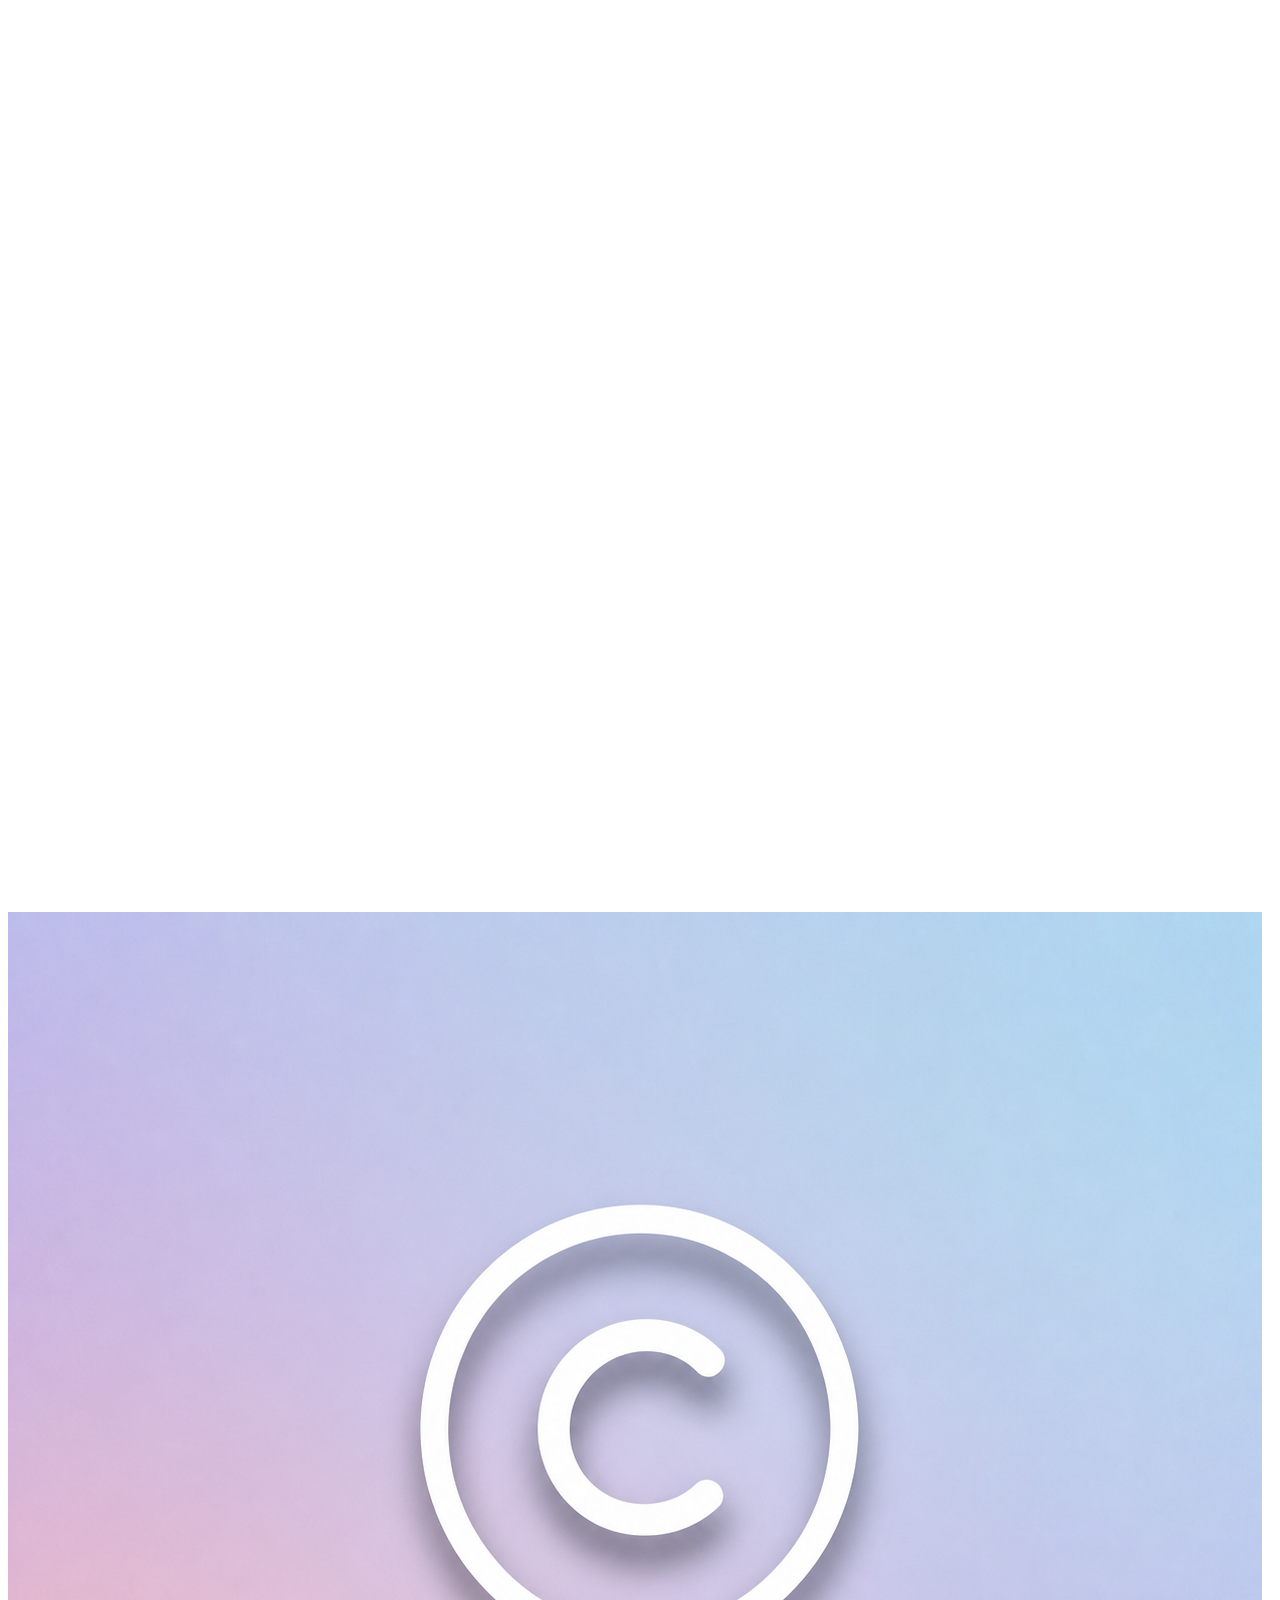
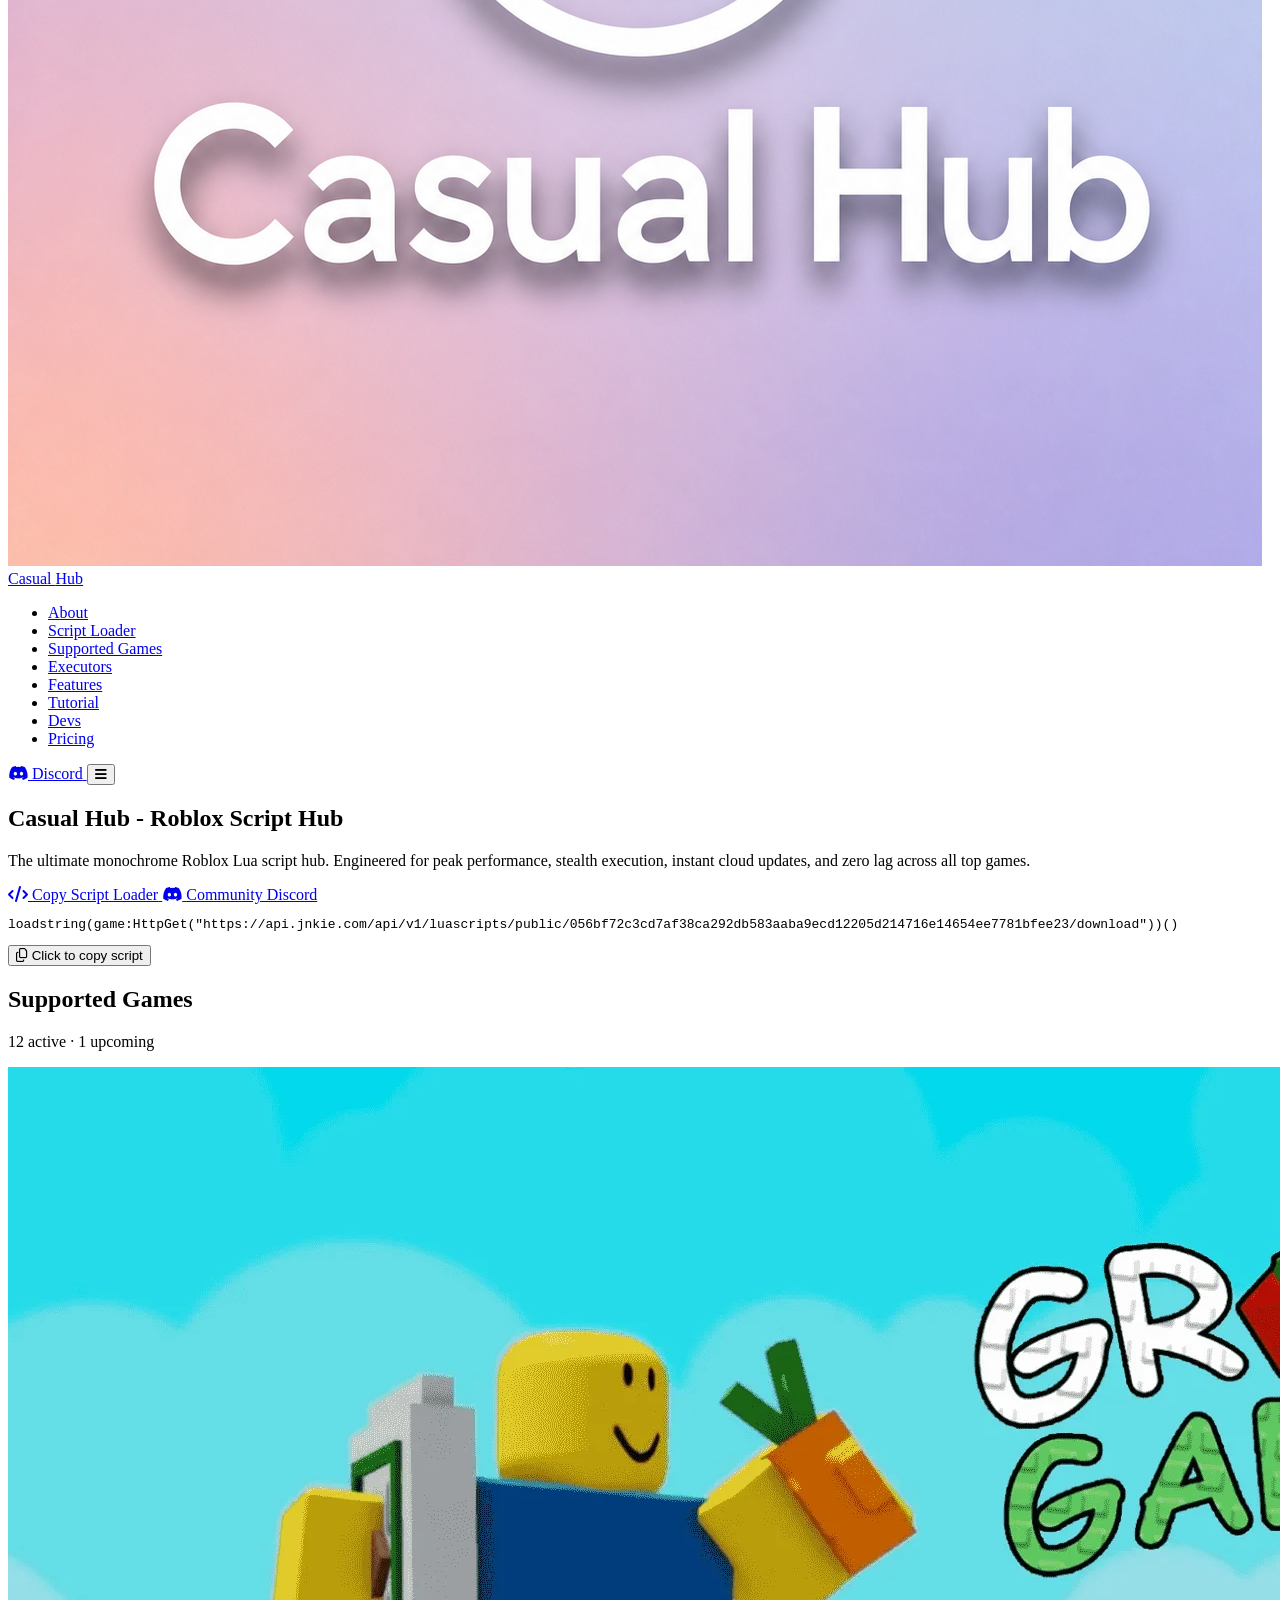
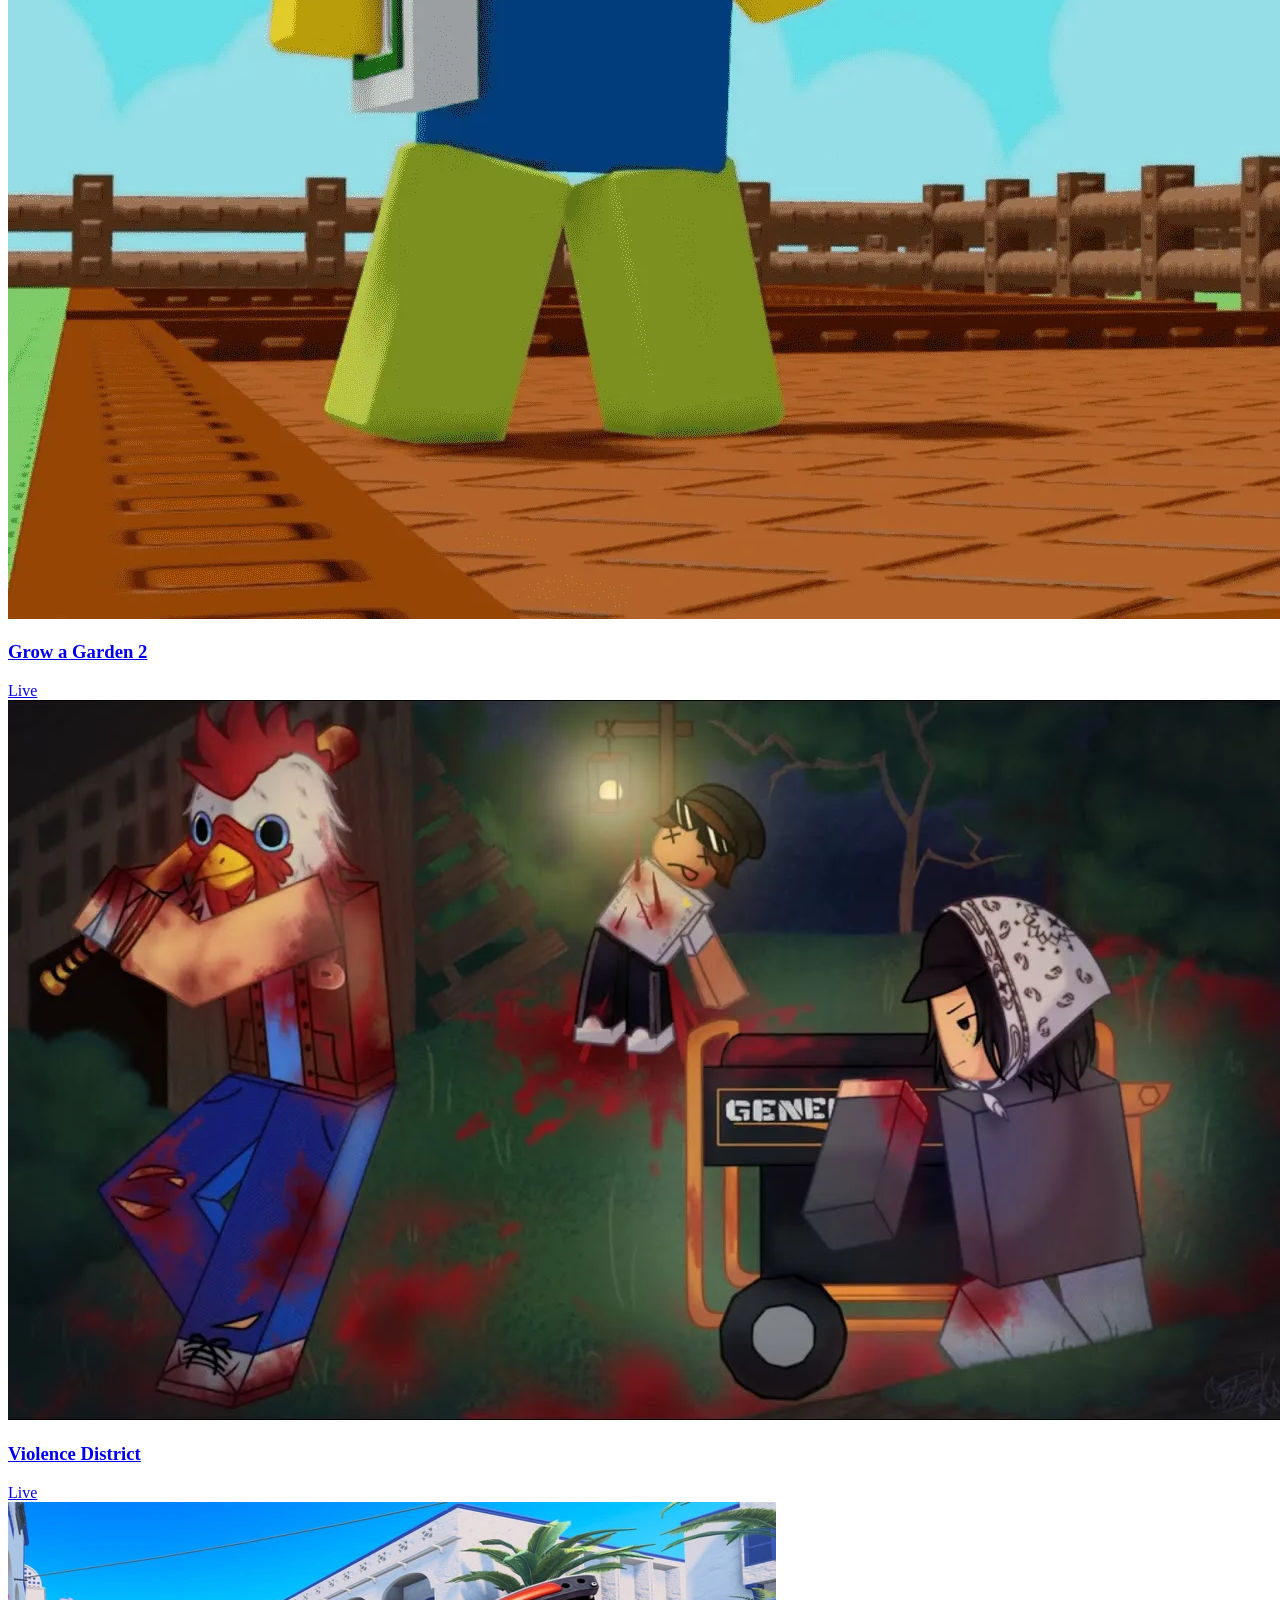
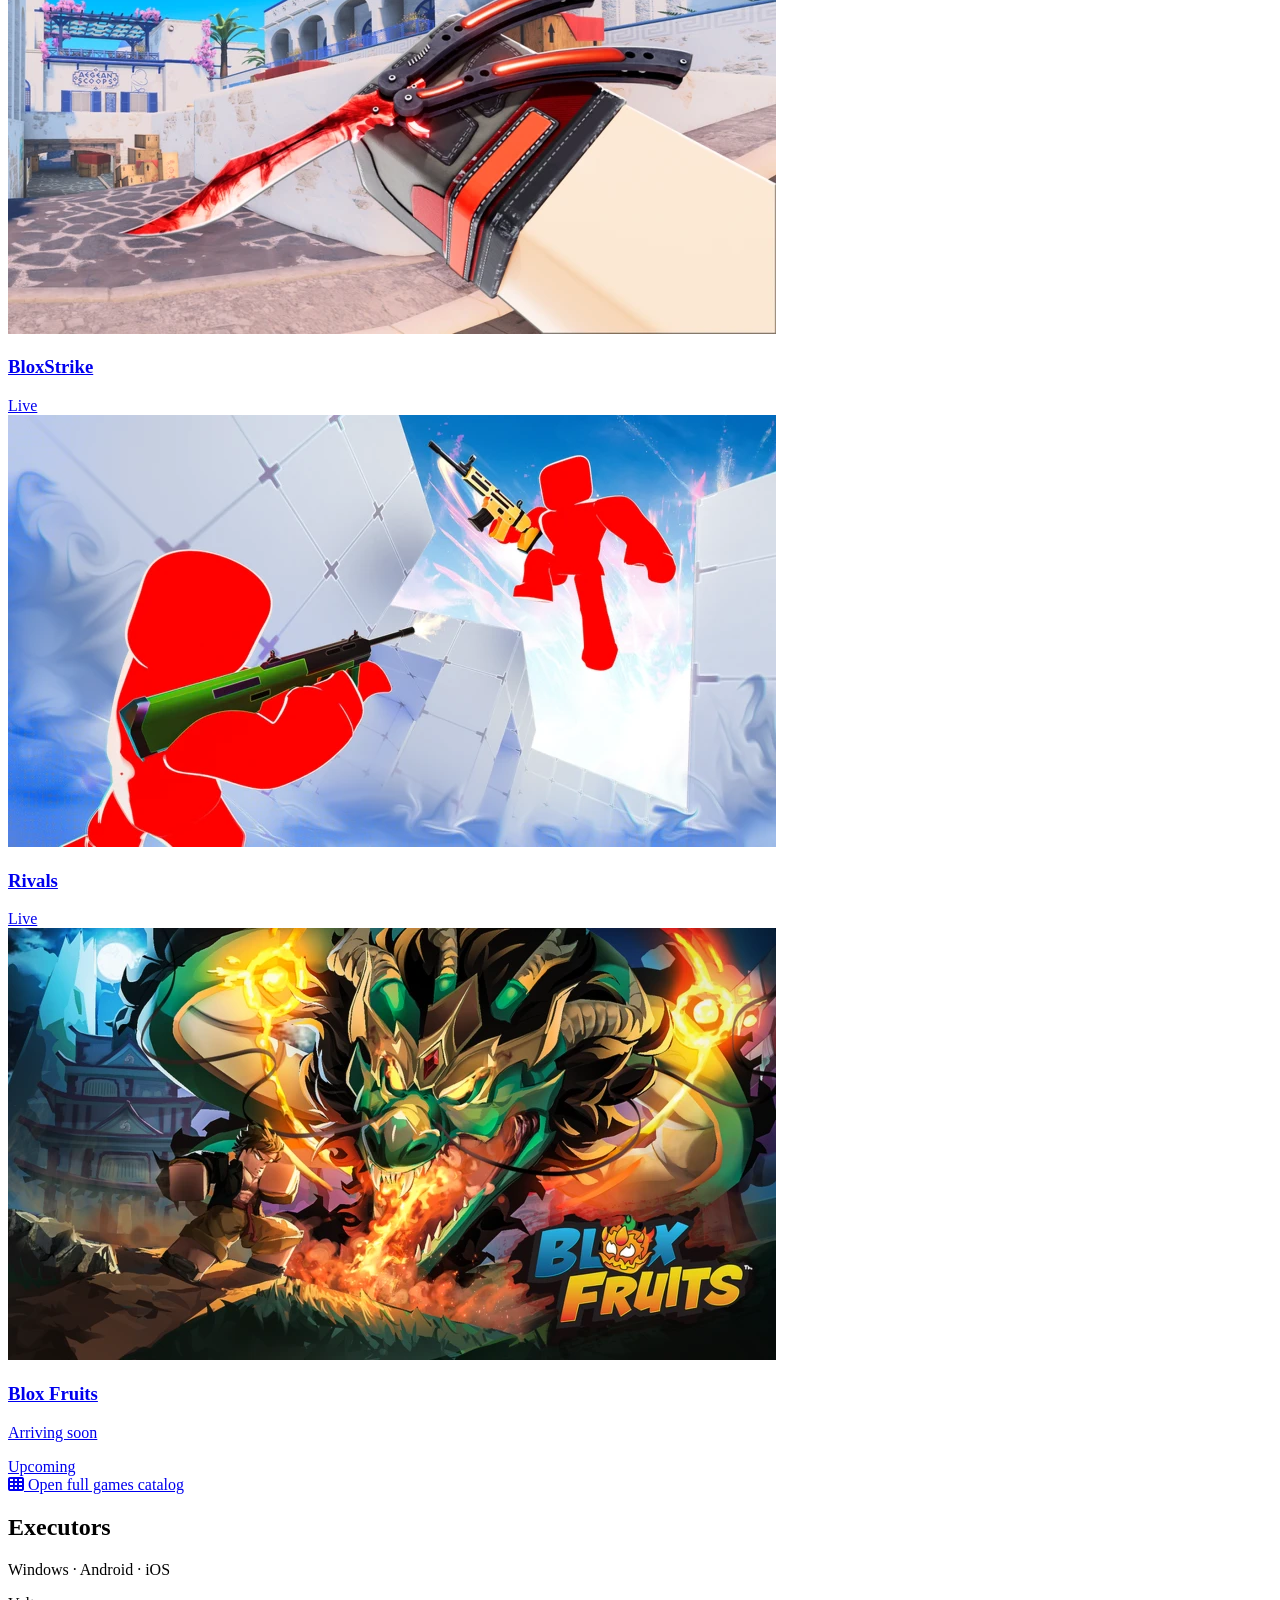
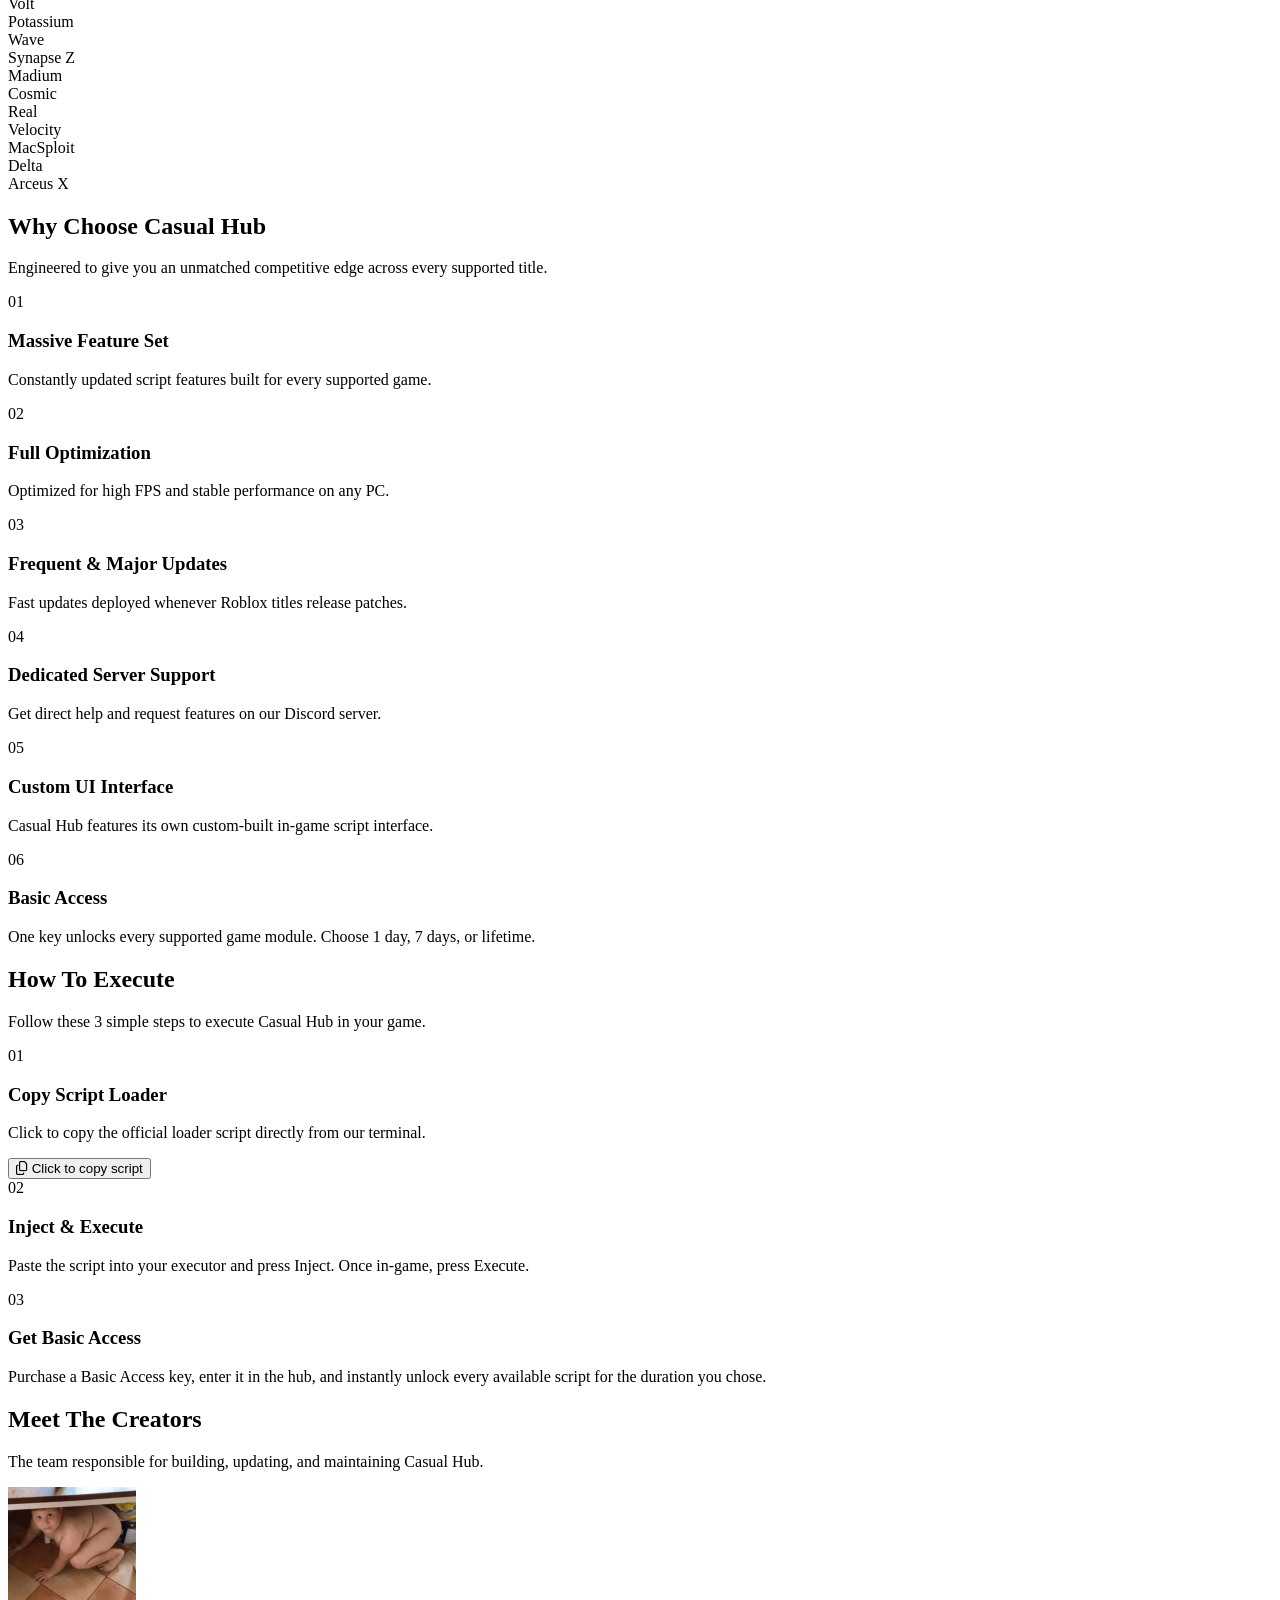
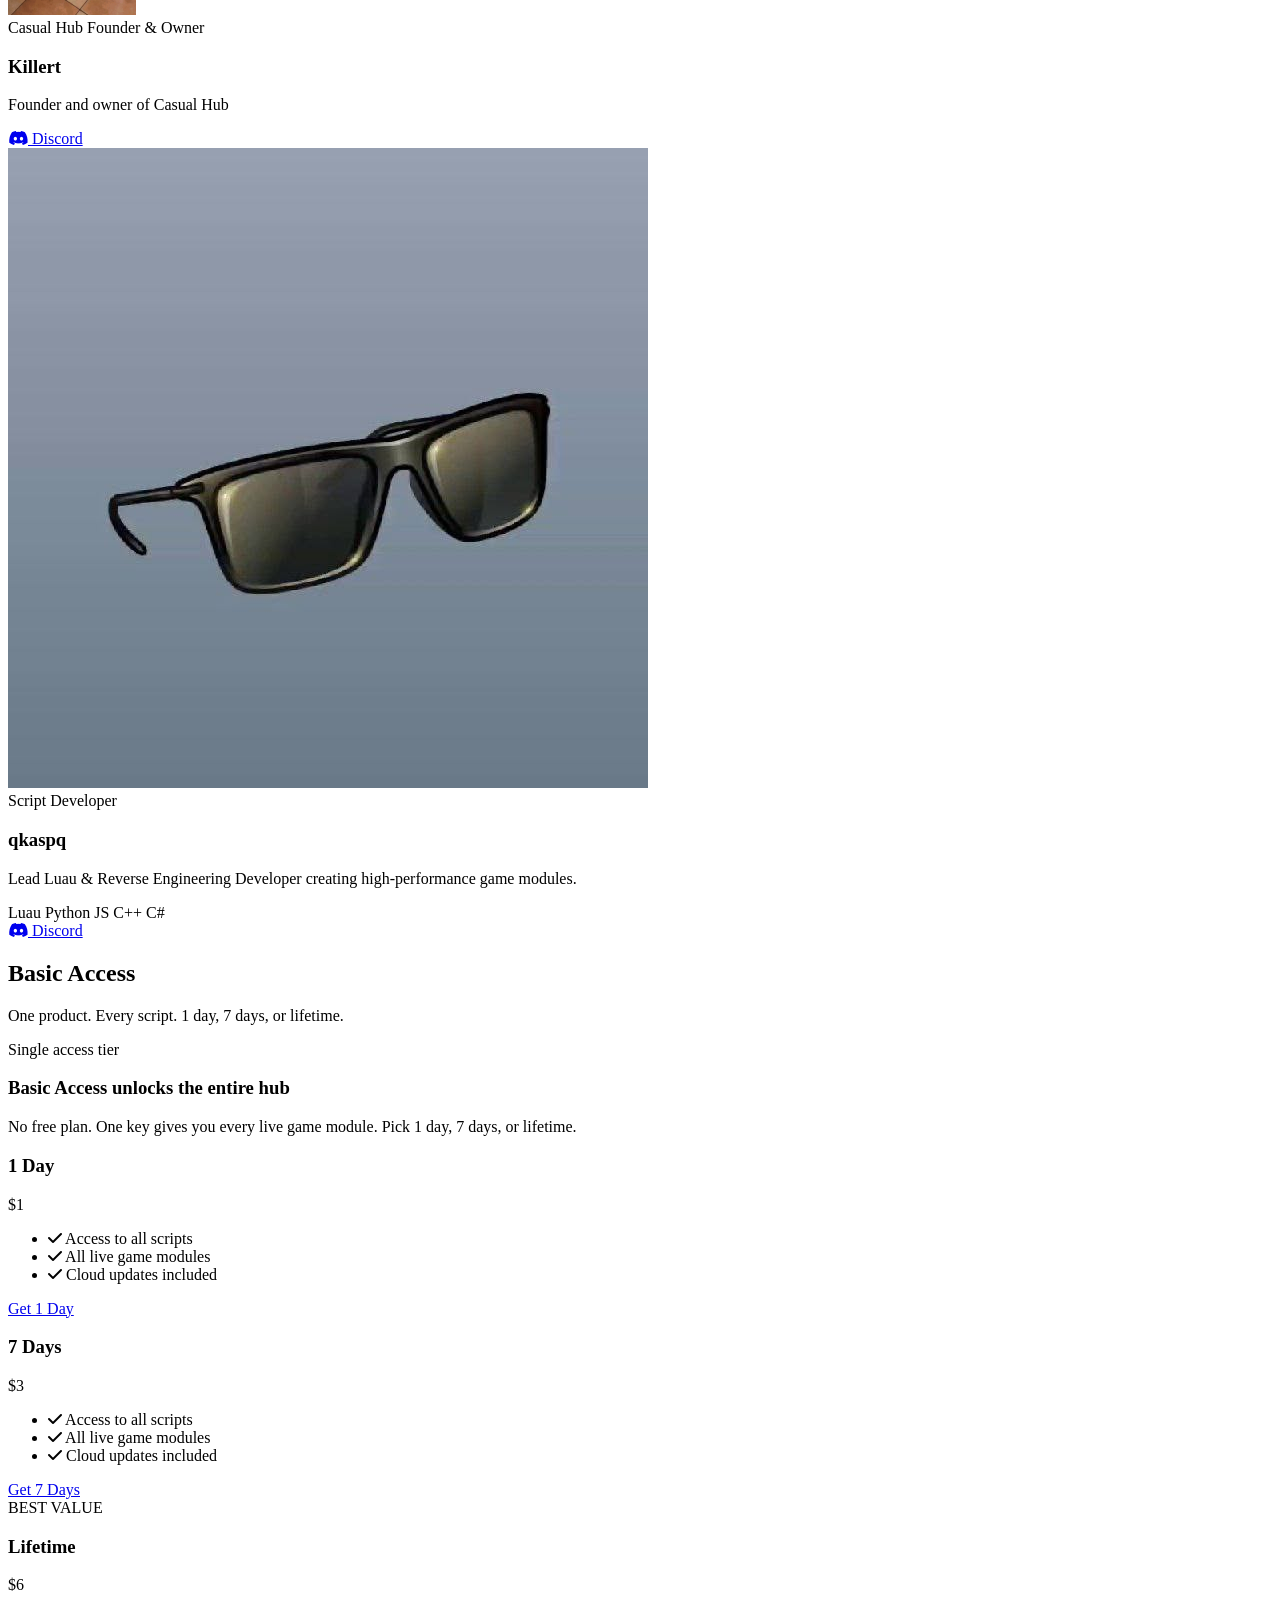
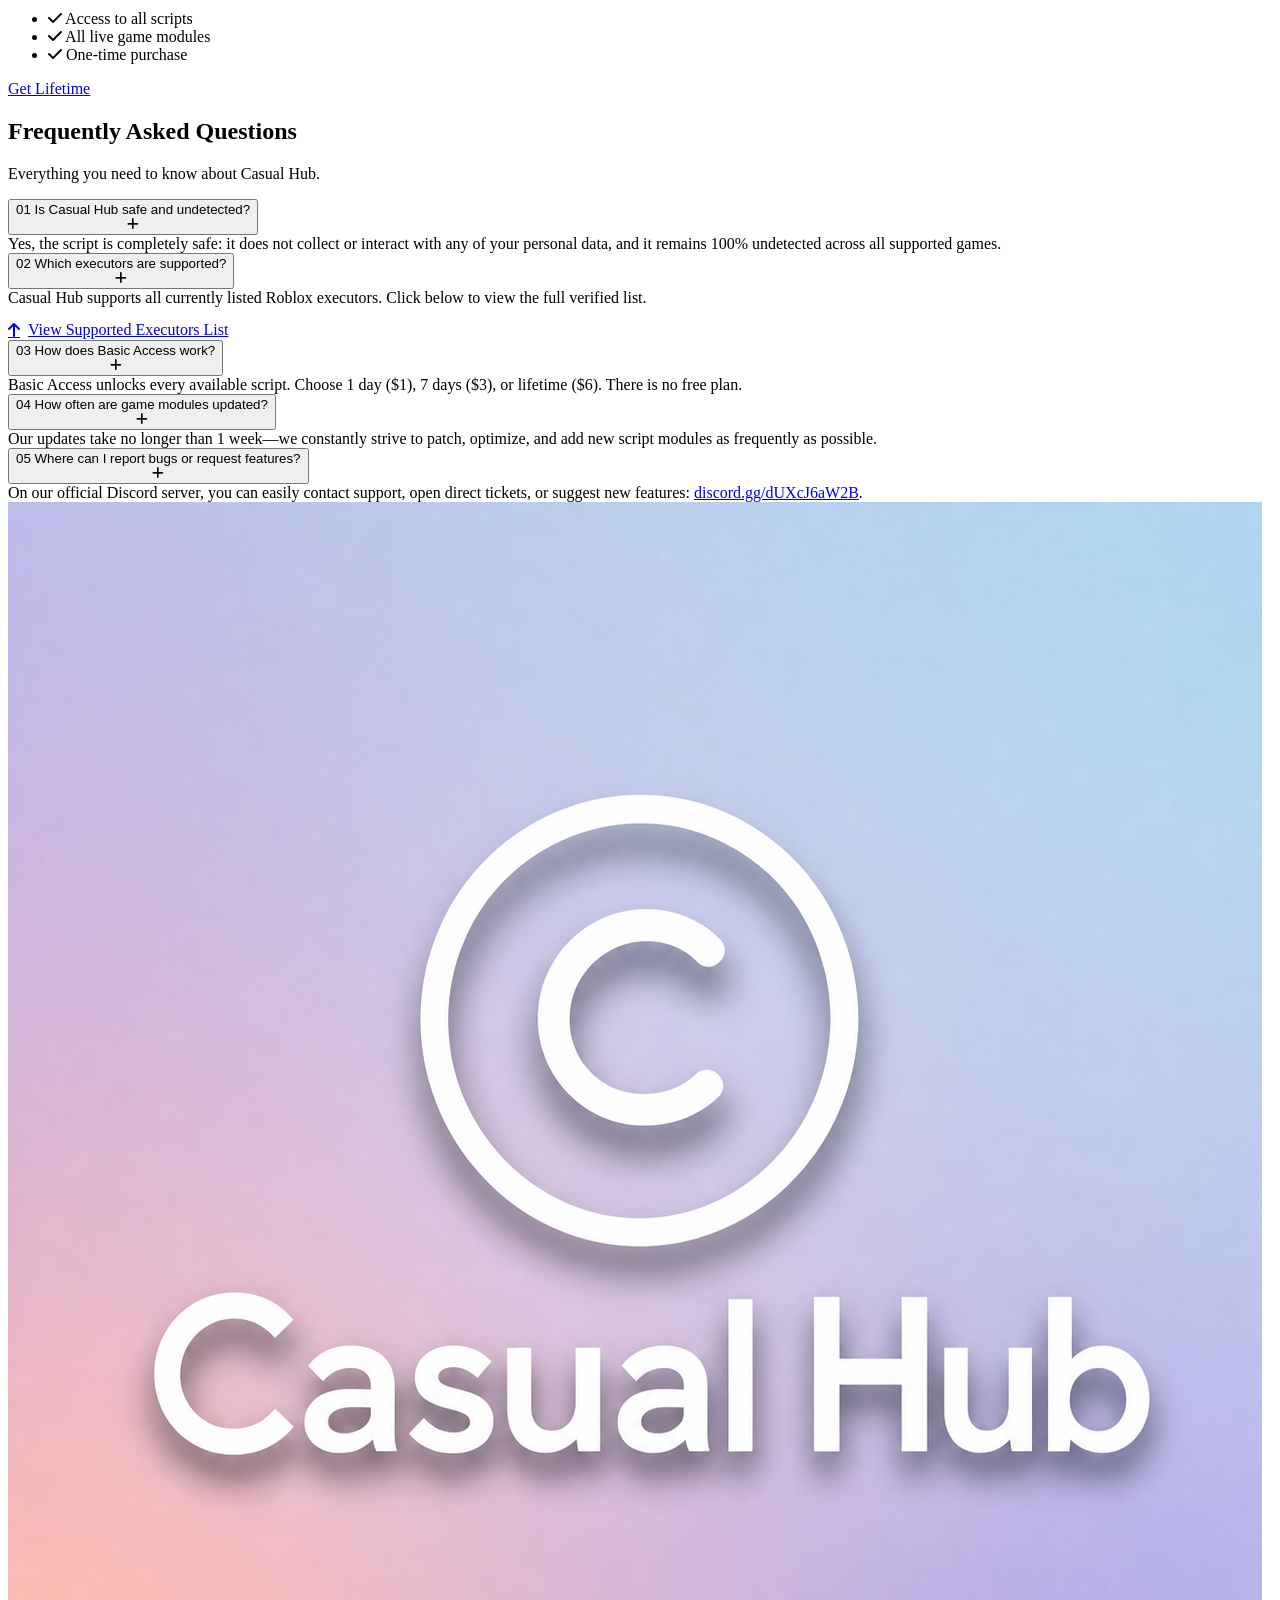
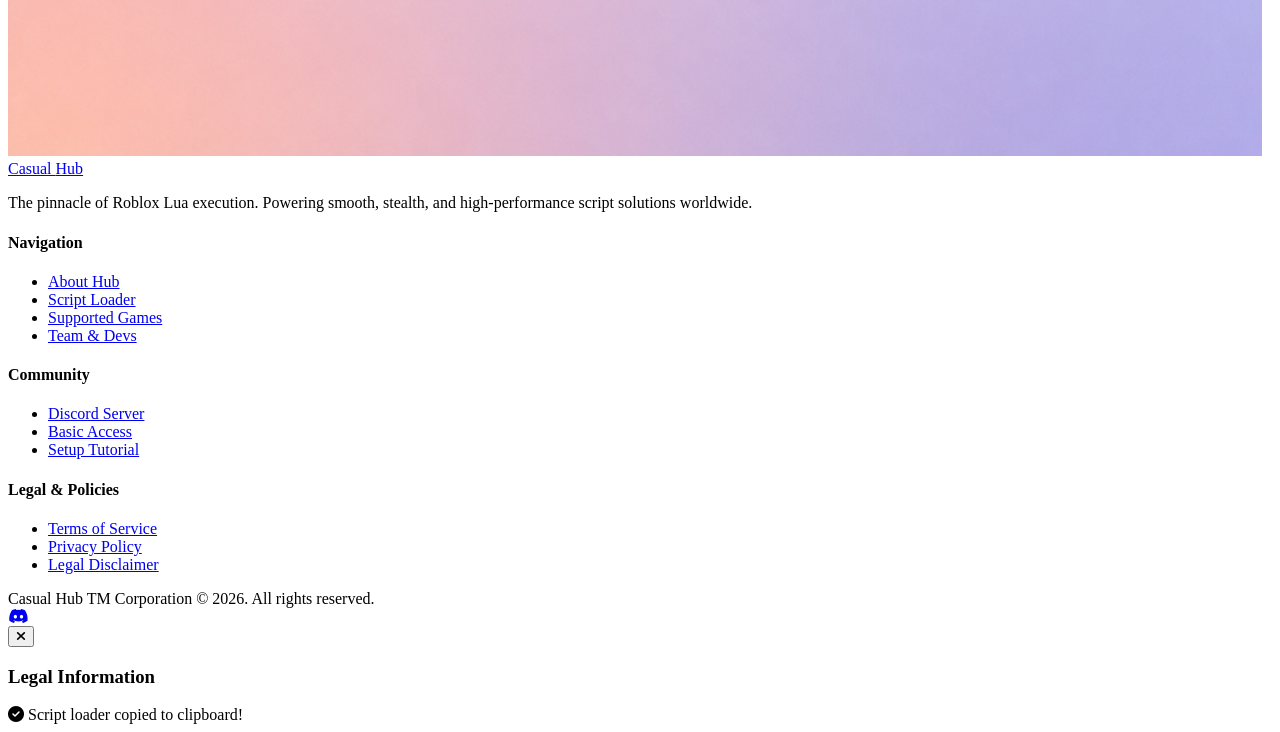
==== commit 815ccd33: "Update index.html" ====
--- a/index.html
+++ b/index.html
@@ -38,7 +38,7 @@
         <ul class="nav-links">
           <li><a href="#about" class="nav-link active">About</a></li>
           <li><a href="#loader" class="nav-link">Script Loader</a></li>
-          <li><a href="#games" class="nav-link">Supported Games</a></li>
+          <li><a href="games.html" class="nav-link">Supported Games</a></li>
           <li><a href="#executors" class="nav-link">Executors</a></li>
           <li><a href="#features" class="nav-link">Features</a></li>
           <li><a href="#how-to-use" class="nav-link">Tutorial</a></li>
@@ -111,55 +111,65 @@
     <div class="container">
       <div class="editorial-header reveal">
         <h2 class="editorial-title">Supported Games</h2>
-        <p class="editorial-subtitle">
-          Tailored, highly detailed scripts engineered for top Roblox experiences.
-        </p>
-      </div>
-
-      <div class="games-minimal-grid">
-        <div class="game-minimal-card glass-panel reveal tilt-card copy-module-btn" data-module="Grow a Garden 2">
-          <div class="game-minimal-media">
-            <img src="images/i (9).png" alt="Grow a Garden 2" class="game-minimal-img">
-            <div class="game-minimal-overlay"></div>
-            <div class="game-hover-glow"></div>
-          </div>
-          <div class="game-minimal-info">
-            <h3 class="game-minimal-title">Grow a Garden 2</h3>
-          </div>
-        </div>
-
-        <div class="game-minimal-card glass-panel reveal tilt-card copy-module-btn" data-module="Violence District">
-          <div class="game-minimal-media">
-            <img src="images/i (8).png" alt="Violence District" class="game-minimal-img">
-            <div class="game-minimal-overlay"></div>
-            <div class="game-hover-glow"></div>
-          </div>
-          <div class="game-minimal-info">
-            <h3 class="game-minimal-title">Violence District</h3>
-          </div>
-        </div>
-
-        <div class="game-minimal-card glass-panel reveal tilt-card copy-module-btn" data-module="Notoriety">
-          <div class="game-minimal-media">
-            <img src="images/i 10.png" alt="Notoriety" class="game-minimal-img">
-            <div class="game-minimal-overlay"></div>
-            <div class="game-hover-glow"></div>
-          </div>
-          <div class="game-minimal-info">
-            <h3 class="game-minimal-title">Notoriety</h3>
-          </div>
-        </div>
-
-        <div class="game-minimal-card glass-panel reveal tilt-card copy-module-btn" data-module="Flick">
-          <div class="game-minimal-media">
-            <img src="images/i 11.png" alt="Flick" class="game-minimal-img">
-            <div class="game-minimal-overlay"></div>
-            <div class="game-hover-glow"></div>
-          </div>
-          <div class="game-minimal-info">
-            <h3 class="game-minimal-title">Flick</h3>
-          </div>
-        </div>
+        <p class="editorial-subtitle">12 active · 1 upcoming</p>
+      </div>
+
+      <div class="games-home-grid">
+        <a href="games.html" class="game-home-card glass-panel reveal tilt-card">
+          <div class="game-home-media">
+            <img src="images/i (9).png" alt="Grow a Garden 2">
+          </div>
+          <div class="game-home-bar">
+            <h3>Grow a Garden 2</h3>
+            <span class="game-status live">Live</span>
+          </div>
+        </a>
+        <a href="games.html" class="game-home-card glass-panel reveal tilt-card">
+          <div class="game-home-media">
+            <img src="images/i (8).png" alt="Violence District">
+          </div>
+          <div class="game-home-bar">
+            <h3>Violence District</h3>
+            <span class="game-status live">Live</span>
+          </div>
+        </a>
+        <a href="games.html" class="game-home-card glass-panel reveal tilt-card">
+          <div class="game-home-media">
+            <img src="images/noFilter (9144).jpg" alt="BloxStrike">
+          </div>
+          <div class="game-home-bar">
+            <h3>BloxStrike</h3>
+            <span class="game-status live">Live</span>
+          </div>
+        </a>
+        <a href="games.html" class="game-home-card glass-panel reveal tilt-card">
+          <div class="game-home-media">
+            <img src="images/noFilter (9)rivals.jpg" alt="Rivals">
+          </div>
+          <div class="game-home-bar">
+            <h3>Rivals</h3>
+            <span class="game-status live">Live</span>
+          </div>
+        </a>
+        <a href="games.html" class="game-home-card game-home-featured glass-panel reveal tilt-card">
+          <div class="game-home-media">
+            <img src="images/bf.jpg" alt="Blox Fruits">
+          </div>
+          <div class="game-home-bar">
+            <div>
+              <h3>Blox Fruits</h3>
+              <p>Arriving soon</p>
+            </div>
+            <span class="game-status upcoming">Upcoming</span>
+          </div>
+        </a>
+      </div>
+
+      <div class="games-home-cta reveal">
+        <a href="games.html" class="btn btn-primary">
+            <i class="fa-solid fa-table-cells"></i>
+          <span>Open full games catalog</span>
+        </a>
       </div>
     </div>
   </section>
@@ -167,26 +177,25 @@
   <section id="executors">
     <div class="container">
       <div class="editorial-header reveal">
-        <h2 class="editorial-title">Tested & Verified Executors</h2>
-        <p class="editorial-subtitle">
-          Casual Hub runs seamlessly across all popular Windows, Android, and iOS Roblox executors.
-        </p>
-      </div>
-
-      <div class="executors-cloud-wrapper glass-panel reveal tilt-card">
-        <div class="executors-cloud-grid">
-          <div class="executor-tag-item"><span>Volt</span></div>
-          <div class="executor-tag-item"><span>Potassium</span></div>
-          <div class="executor-tag-item"><span>Wave</span></div>
-          <div class="executor-tag-item"><span>Synapse Z</span></div>
-          <div class="executor-tag-item"><span>Madium</span></div>
-          <div class="executor-tag-item"><span>Cosmic</span></div>
-          <div class="executor-tag-item"><span>Real</span></div>
-          <div class="executor-tag-item"><span>Velocity</span></div>
-          <div class="executor-tag-item"><span>MacSploit</span></div>
-          <div class="executor-tag-item"><span>Delta</span></div>
-          <div class="executor-tag-item"><span>Arceus X</span></div>
-          <div class="executor-tag-item plus-more"><span>and etc.</span></div>
+        <h2 class="editorial-title">Executors</h2>
+        <p class="editorial-subtitle">Windows · Android · iOS</p>
+      </div>
+
+      <div class="exec-stage reveal" id="execStage">
+        <div class="exec-stage-glow"></div>
+        <div class="exec-stage-floor"></div>
+        <div class="exec-ring" id="execRing">
+          <article class="exec-card"><span>Volt</span></article>
+          <article class="exec-card"><span>Potassium</span></article>
+          <article class="exec-card"><span>Wave</span></article>
+          <article class="exec-card"><span>Synapse Z</span></article>
+          <article class="exec-card"><span>Madium</span></article>
+          <article class="exec-card"><span>Cosmic</span></article>
+          <article class="exec-card"><span>Real</span></article>
+          <article class="exec-card"><span>Velocity</span></article>
+          <article class="exec-card"><span>MacSploit</span></article>
+          <article class="exec-card"><span>Delta</span></article>
+          <article class="exec-card"><span>Arceus X</span></article>
         </div>
       </div>
     </div>
@@ -256,9 +265,9 @@
           <div class="bento-top-row">
             <span class="bento-num">06</span>
           </div>
-          <h3 class="bento-title">Free & Premium Options</h3>
+          <h3 class="bento-title">Basic Access</h3>
           <p class="bento-desc">
-            Use the script for free via key links or upgrade to Premium Key.
+            One key unlocks every supported game module. Choose 1 day, 7 days, or lifetime.
           </p>
         </div>
       </div>
@@ -311,9 +320,9 @@
                 <span class="num">03</span>
               </div>
             </div>
-            <h3 class="step-title">Get Access Key</h3>
+            <h3 class="step-title">Get Basic Access</h3>
             <p class="step-desc">
-              If you do not have a Premium Key, follow the link steps to get a free key. If you own a Premium Key, enter it once for permanent keyless & ad-free access.
+              Purchase a Basic Access key, enter it in the hub, and instantly unlock every available script for the duration you chose.
             </p>
           </div>
         </div>
@@ -374,42 +383,62 @@
   <section id="pricing">
     <div class="container">
       <div class="editorial-header reveal">
-        <h2 class="editorial-title">Pricing Options</h2>
+        <h2 class="editorial-title">Basic Access</h2>
         <p class="editorial-subtitle">
-          Choose between our free key system or lifetime Premium Key access.
+          One product. Every script. 1 day, 7 days, or lifetime.
         </p>
       </div>
 
-      <div class="pricing-grid">
+      <div class="access-banner glass-panel reveal">
+        <div class="access-banner-kicker">Single access tier</div>
+        <h3>Basic Access unlocks the entire hub</h3>
+        <p>No free plan. One key gives you every live game module. Pick 1 day, 7 days, or lifetime.</p>
+      </div>
+
+      <div class="pricing-grid duration-grid">
         <div class="price-card glass-panel reveal tilt-card">
           <div class="price-header">
-            <h3 class="price-title">Free Key</h3>
-            <div class="price-cost">$0<span class="period">/lifetime</span></div>
+            <h3 class="price-title">1 Day</h3>
+            <div class="price-cost">$1</div>
           </div>
           <ul class="price-features">
-            <li><i class="fa-solid fa-check"></i> Access to all available games</li>
-            <li><i class="fa-solid fa-xmark" style="color: #71717a;"></i> Obtain key every day</li>
-            <li><i class="fa-solid fa-xmark" style="color: #71717a;"></i> Standard Support</li>
-            <li><i class="fa-solid fa-xmark" style="color: #71717a;"></i> Standard script access</li>
+            <li><i class="fa-solid fa-check"></i> Access to all scripts</li>
+            <li><i class="fa-solid fa-check"></i> All live game modules</li>
+            <li><i class="fa-solid fa-check"></i> Cloud updates included</li>
           </ul>
-          <a href="#loader" class="btn btn-secondary btn-full">
-            Get Free Key
+          <a href="https://discord.gg/dUXcJ6aW2B" target="_blank" class="btn btn-secondary btn-full">
+            Get 1 Day
           </a>
         </div>
 
+        <div class="price-card glass-panel reveal tilt-card">
+          <div class="price-header">
+            <h3 class="price-title">7 Days</h3>
+            <div class="price-cost">$3</div>
+          </div>
+          <ul class="price-features">
+            <li><i class="fa-solid fa-check"></i> Access to all scripts</li>
+            <li><i class="fa-solid fa-check"></i> All live game modules</li>
+            <li><i class="fa-solid fa-check"></i> Cloud updates included</li>
+          </ul>
+          <a href="https://discord.gg/dUXcJ6aW2B" target="_blank" class="btn btn-secondary btn-full">
+            Get 7 Days
+          </a>
+        </div>
+
         <div class="price-card glass-panel featured reveal tilt-card">
-          <div class="featured-ribbon"><i class="fa-solid fa-crown"></i> RECOMMENDED</div>
+          <div class="featured-ribbon">BEST VALUE</div>
           <div class="price-header">
-            <h3 class="price-title">Premium Key</h3>
-            <div class="price-cost">$5.00<span class="period">/lifetime</span></div>
+            <h3 class="price-title">Lifetime</h3>
+            <div class="price-cost">$6</div>
           </div>
           <ul class="price-features">
-            <li><i class="fa-solid fa-check"></i> <strong>No ads & lifetime keyless execution</strong></li>
-            <li><i class="fa-solid fa-check"></i> Premium role in Discord</li>
-            <li><i class="fa-solid fa-check"></i> Early access to scripts</li>
+            <li><i class="fa-solid fa-check"></i> Access to all scripts</li>
+            <li><i class="fa-solid fa-check"></i> All live game modules</li>
+            <li><i class="fa-solid fa-check"></i> One-time purchase</li>
           </ul>
           <a href="https://discord.gg/dUXcJ6aW2B" target="_blank" class="btn btn-primary btn-full">
-            <i class="fa-solid fa-crown"></i> Purchase Premium Key
+            Get Lifetime
           </a>
         </div>
       </div>
@@ -460,12 +489,12 @@
           <div class="faq-item">
             <button class="faq-question">
               <span class="faq-num">03</span>
-              <span class="faq-q-text">How does the Free Key system work vs Premium Key?</span>
+              <span class="faq-q-text">How does Basic Access work?</span>
               <div class="faq-toggle-icon"><i class="fa-solid fa-plus"></i></div>
             </button>
             <div class="faq-answer">
               <div class="faq-answer-inner">
-                Free Keys grant access via daily link checkpoints. Premium Keys ($5.00 lifetime) provide permanent keyless & ad-free access, a Premium Discord role, and early access to upcoming script updates.
+                Basic Access unlocks every available script. Choose 1 day ($1), 7 days ($3), or lifetime ($6). There is no free plan.
               </div>
             </div>
           </div>
@@ -523,7 +552,7 @@
             <ul class="footer-links">
               <li><a href="#about">About Hub</a></li>
               <li><a href="#loader">Script Loader</a></li>
-              <li><a href="#games">Supported Games</a></li>
+              <li><a href="games.html">Supported Games</a></li>
               <li><a href="#team">Team & Devs</a></li>
             </ul>
           </div>
@@ -532,7 +561,7 @@
             <h4 class="footer-title">Community</h4>
             <ul class="footer-links">
               <li><a href="https://discord.gg/dUXcJ6aW2B" target="_blank">Discord Server</a></li>
-              <li><a href="#pricing">Premium Key</a></li>
+              <li><a href="#pricing">Basic Access</a></li>
               <li><a href="#how-to-use">Setup Tutorial</a></li>
             </ul>
           </div>
--- a/styles.css
+++ b/styles.css
@@ -1,1519 +1,602 @@
-:root {
-  
-  --bg-pitch: #020203;
-  --bg-obsidian: #070709;
-  --bg-surface: #0e0e11;
-  --bg-surface-hover: #141418;
-  --bg-surface-elevated: #1a1a20;
-
-  --text-primary: #ffffff;
-  --text-secondary: #a1a1aa;
-  --text-tertiary: #52525b;
-  --text-muted: #3f3f46;
-
-  --border-subtle: rgba(255, 255, 255, 0.07);
-  --border-medium: rgba(255, 255, 255, 0.16);
-  --border-prominent: rgba(255, 255, 255, 0.35);
-
-  --glass-inset-shadow: inset 0 1px 0 0 rgba(255, 255, 255, 0.12);
-  --glass-glow-shadow: 0 20px 40px rgba(0, 0, 0, 0.8), 0 0 40px rgba(255, 255, 255, 0.05);
-
-  --status-active: #22c55e;
-  --status-active-glow: rgba(34, 197, 94, 0.35);
-
-  --font-heading: 'Plus Jakarta Sans', -apple-system, BlinkMacSystemFont, sans-serif;
-  --font-body: 'Inter', -apple-system, BlinkMacSystemFont, sans-serif;
-  --font-code: 'JetBrains Mono', monospace;
-
-  --ease-out-expo: cubic-bezier(0.16, 1, 0.3, 1);
-  --ease-spring: cubic-bezier(0.34, 1.56, 0.64, 1);
-  --tr-fast: 0.2s var(--ease-out-expo);
-  --tr-smooth: 0.4s var(--ease-out-expo);
-}
-
-*, *::before, *::after {
-  box-sizing: border-box;
-  margin: 0;
-  padding: 0;
-}
-
-html {
-  scroll-behavior: smooth;
-  color-scheme: dark;
-  font-size: 16px;
-}
-
-body {
-  background-color: var(--bg-pitch);
-  color: var(--text-primary);
-  font-family: var(--font-body);
-  line-height: 1.6;
-  overflow-x: hidden;
-  position: relative;
-  min-height: 100vh;
-  -webkit-font-smoothing: antialiased;
-  -moz-osx-font-smoothing: grayscale;
-}
-
-.custom-cursor-dot {
-  position: fixed;
-  top: 0;
-  left: 0;
-  width: 8px;
-  height: 8px;
-  background-color: #ffffff;
-  border-radius: 50%;
-  pointer-events: none;
-  z-index: 9999;
-  box-shadow: 0 0 10px rgba(255, 255, 255, 0.8);
-  will-change: transform;
-}
-
-.custom-cursor-outline {
-  position: fixed;
-  top: 0;
-  left: 0;
-  width: 36px;
-  height: 36px;
-  border: 1.5px solid rgba(255, 255, 255, 0.4);
-  border-radius: 50%;
-  pointer-events: none;
-  z-index: 9998;
-  transition: width 0.3s var(--ease-out-expo), height 0.3s var(--ease-out-expo), border-color 0.3s var(--ease-out-expo), background 0.3s var(--ease-out-expo);
-  will-change: transform;
-}
-
-.custom-cursor-outline.cursor-hover {
-  width: 54px;
-  height: 54px;
-  border-color: rgba(255, 255, 255, 0.8);
-  background: rgba(255, 255, 255, 0.06);
-  box-shadow: 0 0 20px rgba(255, 255, 255, 0.2);
-}
-
-.click-ripple {
-  position: fixed;
-  width: 50px;
-  height: 50px;
-  border: 2px solid rgba(255, 255, 255, 0.8);
-  border-radius: 50%;
-  pointer-events: none;
-  z-index: 9997;
-  animation: ripple-out 0.7s var(--ease-out-expo) forwards;
-}
-
-@keyframes ripple-out {
-  0% { transform: scale(0.2); opacity: 1; }
-  100% { transform: scale(2.4); opacity: 0; }
-}
-
-.scroll-progress-bar {
-  position: fixed;
-  top: 0;
-  left: 0;
-  height: 3px;
-  width: 0%;
-  background: linear-gradient(90deg, #ffffff, #a1a1aa, #ffffff);
-  z-index: 2050;
-  box-shadow: 0 0 14px rgba(255, 255, 255, 0.9);
-  transition: width 0.1s linear;
-}
-
-body::after {
-  content: '';
-  position: fixed;
-  top: 0;
-  left: 0;
-  width: 100%;
-  height: 100%;
-  background-image: url("data:image/svg+xml,%3Csvg viewBox='0 0 200 200' xmlns='http://www.w3.org/2000/svg'%3E%3Cfilter id='noiseFilter'%3E%3CfeTurbulence type='fractalNoise' baseFrequency='0.8' numOctaves='3' stitchTiles='stitch'/%3E%3C/filter%3E%3Crect width='100%25' height='100%25' filter='url(%23noiseFilter)' opacity='0.035'/%3E%3C/svg%3E");
-  pointer-events: none;
-  z-index: 1;
-}
-
-::-webkit-scrollbar {
-  width: 6px;
-}
-::-webkit-scrollbar-track {
-  background: var(--bg-pitch);
-}
-::-webkit-scrollbar-thumb {
-  background: rgba(255, 255, 255, 0.18);
-  border-radius: 3px;
-}
-::-webkit-scrollbar-thumb:hover {
-  background: rgba(255, 255, 255, 0.4);
-}
-
-#particles-canvas {
-  position: fixed;
-  top: 0;
-  left: 0;
-  width: 100%;
-  height: 100%;
-  z-index: 0;
-  pointer-events: none;
-}
-
-.ambient-spotlight {
-  position: fixed;
-  border-radius: 50%;
-  filter: blur(160px);
-  pointer-events: none;
-  z-index: 0;
-  opacity: 0.25;
-  animation: subtle-pulse 18s ease-in-out infinite alternate;
-}
-
-.spotlight-1 {
-  top: -10%;
-  left: 30%;
-  width: 50vw;
-  height: 50vw;
-  background: radial-gradient(circle, rgba(255, 255, 255, 0.08) 0%, transparent 70%);
-}
-
-.spotlight-2 {
-  bottom: 5%;
-  right: -5%;
-  width: 45vw;
-  height: 45vw;
-  background: radial-gradient(circle, rgba(255, 255, 255, 0.06) 0%, transparent 70%);
-}
-
-@keyframes subtle-pulse {
-  0% { transform: scale(1) translate(0, 0); opacity: 0.2; }
-  50% { transform: scale(1.15) translate(25px, -25px); opacity: 0.35; }
-  100% { transform: scale(0.92) translate(-25px, 25px); opacity: 0.2; }
-}
-
-.container {
-  width: 90%;
-  max-width: 1280px;
-  margin: 0 auto;
-  position: relative;
-  z-index: 2;
-}
-
-section {
-  padding: 140px 0;
-  position: relative;
-}
-
-.glass-panel {
-  background: var(--bg-surface);
-  backdrop-filter: blur(20px) saturate(180%);
-  -webkit-backdrop-filter: blur(20px) saturate(180%);
-  border: 1px solid var(--border-subtle);
-  border-radius: 24px;
-  box-shadow: var(--glass-inset-shadow), 0 20px 40px rgba(0, 0, 0, 0.8);
-  position: relative;
-  overflow: hidden;
-  transition: border-color var(--tr-smooth), box-shadow var(--tr-smooth), background-color var(--tr-smooth);
-}
-
-.glass-panel::after {
-  content: '';
-  position: absolute;
-  top: 0;
-  left: 0;
-  width: 100%;
-  height: 100%;
-  background: radial-gradient(550px circle at var(--mouse-x, 50%) var(--mouse-y, 50%), rgba(255, 255, 255, 0.14), transparent 60%);
-  pointer-events: none;
-  opacity: 0;
-  transition: opacity 0.4s var(--ease-out-expo);
-  z-index: 1;
-}
-
-.glass-panel:hover::after {
-  opacity: 1;
-}
-
-.glass-panel:hover {
-  background-color: var(--bg-surface-hover);
-  border-color: var(--border-medium);
-  box-shadow: var(--glass-inset-shadow), var(--glass-glow-shadow);
-}
-
-.tilt-card {
-  transform-style: preserve-3d;
-  will-change: transform;
-  transition-property: border-color, box-shadow, background-color, opacity !important;
-}
-
-.gradient-text {
-  background: linear-gradient(180deg, #ffffff 0%, #a1a1aa 100%);
-  -webkit-background-clip: text;
-  -webkit-text-fill-color: transparent;
-  display: inline-block;
-  animation: text-shimmer 8s ease-in-out infinite alternate;
-}
-
-@keyframes text-shimmer {
-  0% { filter: drop-shadow(0 0 0px rgba(255, 255, 255, 0)); }
-  50% { filter: drop-shadow(0 0 15px rgba(255, 255, 255, 0.3)); }
-  100% { filter: drop-shadow(0 0 0px rgba(255, 255, 255, 0)); }
-}
-
-.editorial-header {
-  text-align: center;
-  margin-bottom: 72px;
-}
-
-.editorial-title {
-  font-family: var(--font-heading);
-  font-size: clamp(2.4rem, 4.5vw, 3.6rem);
-  font-weight: 800;
-  letter-spacing: -0.04em;
-  line-height: 1.12;
-  margin-bottom: 18px;
-  color: #fff;
-}
-
-.editorial-subtitle {
-  color: var(--text-secondary);
-  font-size: 1.15rem;
-  max-width: 680px;
-  margin: 0 auto;
-  line-height: 1.6;
-}
-
-.btn {
-  display: inline-flex;
-  align-items: center;
-  justify-content: center;
-  gap: 10px;
-  padding: 14px 28px;
-  border-radius: 14px;
-  font-family: var(--font-heading);
-  font-weight: 700;
-  font-size: 0.95rem;
-  text-decoration: none;
-  cursor: pointer;
-  transition: all var(--tr-smooth);
-  border: none;
-  outline: none;
-  position: relative;
-  z-index: 1;
-  will-change: transform;
-}
-
-.btn-sm {
-  padding: 8px 18px;
-  font-size: 0.85rem;
-  border-radius: 10px;
-}
-
-.btn-full {
-  width: 100%;
-}
-
-.btn-full-width {
-  width: 100%;
-}
-
-.btn-primary {
-  background: #ffffff;
-  color: #000000;
-  box-shadow: 0 4px 20px rgba(255, 255, 255, 0.2);
-  font-weight: 800;
-}
-
-.btn-primary:hover {
-  background: #f4f4f5;
-  box-shadow: 0 12px 35px rgba(255, 255, 255, 0.4);
-}
-
-.btn-secondary {
-  background: rgba(255, 255, 255, 0.05);
-  border: 1px solid var(--border-medium);
-  color: var(--text-primary);
-}
-
-.btn-secondary:hover {
-  background: #ffffff;
-  color: #000000;
-  border-color: #ffffff;
-  box-shadow: 0 8px 25px rgba(255, 255, 255, 0.25);
-}
-
-.btn-discord {
-  background: rgba(255, 255, 255, 0.08);
-  border: 1px solid var(--border-medium);
-  color: #ffffff;
-}
-
-.btn-discord:hover {
-  background: #ffffff;
-  color: #000000;
-  box-shadow: 0 8px 25px rgba(255, 255, 255, 0.25);
-}
-
-.pulse-dot {
-  width: 8px;
-  height: 8px;
-  background-color: var(--status-active);
-  border-radius: 50%;
-  box-shadow: 0 0 10px var(--status-active-glow);
-  display: inline-block;
-  animation: status-pulse 2s ease-in-out infinite;
-}
-
-@keyframes status-pulse {
-  0% { transform: scale(0.95); opacity: 0.8; }
-  50% { transform: scale(1.2); opacity: 1; box-shadow: 0 0 16px var(--status-active); }
-  100% { transform: scale(0.95); opacity: 0.8; }
-}
-
-.header {
-  position: fixed;
-  top: 20px;
-  left: 0;
-  width: 100%;
-  z-index: 1000;
-  padding: 0 20px;
-  pointer-events: none;
-  transition: all var(--tr-smooth);
-}
-
-.nav-island {
-  max-width: 1120px;
-  margin: 0 auto;
-  padding: 12px 28px;
-  background: rgba(10, 10, 14, 0.75);
-  backdrop-filter: blur(28px) saturate(180%);
-  -webkit-backdrop-filter: blur(28px) saturate(180%);
-  border: 1px solid var(--border-medium);
-  border-radius: 40px;
-  box-shadow: 0 20px 40px rgba(0, 0, 0, 0.8), inset 0 1px 0 rgba(255, 255, 255, 0.12);
-  display: flex;
-  align-items: center;
-  justify-content: space-between;
-  pointer-events: auto;
-  transition: all var(--tr-smooth);
-}
-
-.header.scrolled .nav-island {
-  padding: 10px 24px;
-  background: rgba(5, 5, 8, 0.92);
-  border-color: rgba(255, 255, 255, 0.25);
-  box-shadow: 0 24px 50px rgba(0, 0, 0, 0.95), 0 0 30px rgba(255, 255, 255, 0.05);
-}
-
-.logo {
-  display: flex;
-  align-items: center;
-  gap: 12px;
-  text-decoration: none;
-  color: #fff;
-  font-family: var(--font-heading);
-  font-weight: 800;
-  font-size: 1.35rem;
-}
-
-.logo-icon {
-  width: 40px;
-  height: 40px;
-  border-radius: 12px;
-  display: flex;
-  align-items: center;
-  justify-content: center;
-  overflow: hidden;
-  box-shadow: 0 0 20px rgba(255, 255, 255, 0.25);
-  transition: transform var(--tr-smooth), box-shadow var(--tr-smooth);
-}
-
-.logo-img {
-  width: 100%;
-  height: 100%;
-  object-fit: cover;
-  border-radius: 12px;
-}
-
-.logo:hover .logo-icon {
-  transform: rotate(-12deg) scale(1.15);
-  box-shadow: 0 0 30px rgba(255, 255, 255, 0.5);
-}
-
-.nav-links {
-  display: flex;
-  align-items: center;
-  gap: 28px;
-  list-style: none;
-}
-
-.nav-link {
-  color: var(--text-secondary);
-  text-decoration: none;
-  font-weight: 600;
-  font-size: 0.88rem;
-  transition: color var(--tr-fast);
-  position: relative;
-}
-
-.nav-link:hover, .nav-link.active {
-  color: #ffffff;
-}
-
-.nav-link::after {
-  content: '';
-  position: absolute;
-  bottom: -6px;
-  left: 0;
-  width: 0;
-  height: 2px;
-  background: #ffffff;
-  transition: width var(--tr-fast);
-  border-radius: 2px;
-}
-
-.nav-link:hover::after, .nav-link.active::after {
-  width: 100%;
-}
-
-.nav-actions {
-  display: flex;
-  align-items: center;
-  gap: 14px;
-}
-
-.mobile-toggle {
-  display: none;
-  background: transparent;
-  border: none;
-  color: #fff;
-  font-size: 1.4rem;
-  cursor: pointer;
-}
-
-.hero {
-  padding-top: 180px;
-  padding-bottom: 120px;
-  text-align: center;
-}
-
-.hero-content {
-  max-width: 1000px;
-  margin: 0 auto;
-}
-
-.hero-title {
-  font-family: var(--font-heading);
-  font-size: clamp(3rem, 6.2vw, 5.2rem);
-  font-weight: 900;
-  letter-spacing: -0.04em;
-  line-height: 1.08;
-  margin-bottom: 24px;
-}
-
-.hero-description {
-  font-size: 1.25rem;
-  color: var(--text-secondary);
-  max-width: 750px;
-  margin: 0 auto 44px auto;
-  line-height: 1.6;
-}
-
-.hero-actions {
-  display: flex;
-  align-items: center;
-  justify-content: center;
-  gap: 18px;
-  margin-bottom: 50px;
-}
-
-.hero-terminal-wrapper {
-  margin-top: 40px;
-  text-align: left;
-}
-
-.terminal-window {
-  max-width: 1000px;
-  margin: 0 auto;
-  border-radius: 20px;
-  position: relative;
-  overflow: hidden;
-}
-
-.terminal-window::before {
-  content: '';
-  position: absolute;
-  top: 0;
-  left: -100%;
-  width: 100%;
-  height: 2px;
-  background: linear-gradient(90deg, transparent, #ffffff, transparent);
-  animation: scanline-pass 4s ease-in-out infinite;
-}
-
-@keyframes scanline-pass {
-  0% { left: -100%; }
-  100% { left: 200%; }
-}
-
-.terminal-header {
-  display: flex;
-  align-items: center;
-  justify-content: space-between;
-  padding: 16px 24px;
-  background: rgba(0, 0, 0, 0.6);
-  border-bottom: 1px solid var(--border-subtle);
-}
-
-.terminal-dots {
-  display: flex;
-  gap: 8px;
-}
-
-.dot {
-  width: 12px;
-  height: 12px;
-  border-radius: 50%;
-}
-.dot.red { background: #ff5f56; }
-.dot.yellow { background: #ffbd2e; }
-.dot.green { background: #27c93f; }
-
-.terminal-title-text {
-  font-family: var(--font-code);
-  font-size: 0.85rem;
-  color: var(--text-secondary);
-  display: flex;
-  align-items: center;
-  gap: 8px;
-}
-
-.clean-terminal-body {
-  padding: 36px 32px;
-  background: #030305;
-}
-
-.code-block {
-  font-family: var(--font-code);
-  font-size: 0.93rem;
-  line-height: 1.7;
-  color: #f4f4f5;
-  white-space: pre-wrap;
-  word-break: break-all;
-}
-
-.code-function { color: #ffffff; font-weight: 700; }
-.code-string { color: #a1a1aa; }
-
-.clean-terminal-footer {
-  padding: 18px 24px;
-  background: rgba(0, 0, 0, 0.5);
-  border-top: 1px solid var(--border-subtle);
-}
-
-.games-minimal-grid {
-  display: grid;
-  grid-template-columns: repeat(2, 1fr);
-  gap: 36px;
-}
-
-.game-minimal-card {
-  position: relative;
-  background: #07070a;
-  border: 1px solid var(--border-subtle);
-  border-radius: 24px;
-  overflow: hidden;
-  cursor: pointer;
-  transition: transform 0.6s var(--ease-out-expo), border-color 0.6s var(--ease-out-expo), box-shadow 0.6s var(--ease-out-expo);
-}
-
-.game-minimal-card:hover {
-  border-color: rgba(255, 255, 255, 0.4);
-  box-shadow: 0 30px 70px rgba(0, 0, 0, 0.95), 0 0 60px rgba(255, 255, 255, 0.12);
-}
-
-.game-minimal-media {
-  position: relative;
-  width: 100%;
-  height: 320px;
-  overflow: hidden;
-  background: #000;
-}
-
-.game-minimal-img {
-  width: 100%;
-  height: 100%;
-  object-fit: cover;
-  transition: transform 0.8s var(--ease-out-expo), filter 0.8s var(--ease-out-expo);
-  filter: brightness(0.85) contrast(1.05);
-}
-
-.game-minimal-card:hover .game-minimal-img {
-  transform: scale(1.12);
-  filter: brightness(1.05) contrast(1.12);
-}
-
-.game-minimal-overlay {
-  position: absolute;
-  top: 0;
-  left: 0;
-  width: 100%;
-  height: 100%;
-  background: linear-gradient(to bottom, transparent 30%, rgba(5, 5, 8, 0.95) 100%);
-}
-
-.game-hover-glow {
-  position: absolute;
-  top: -50%;
-  left: -50%;
-  width: 200%;
-  height: 200%;
-  background: radial-gradient(circle, rgba(255, 255, 255, 0.15) 0%, transparent 60%);
-  opacity: 0;
-  pointer-events: none;
-  transition: opacity 0.5s var(--ease-out-expo);
-}
-
-.game-minimal-card:hover .game-hover-glow {
-  opacity: 1;
-}
-
-.game-copy-indicator {
-  position: absolute;
-  top: 20px;
-  right: 20px;
-  padding: 8px 16px;
-  background: rgba(0, 0, 0, 0.8);
-  backdrop-filter: blur(16px);
-  border: 1px solid var(--border-medium);
-  border-radius: 30px;
-  color: #ffffff;
-  font-family: var(--font-code);
-  font-size: 0.78rem;
-  font-weight: 700;
-  display: flex;
-  align-items: center;
-  gap: 8px;
-  opacity: 0;
-  transform: translateY(-10px);
-  transition: all 0.4s var(--ease-out-expo);
-}
-
-.game-minimal-card:hover .game-copy-indicator {
-  opacity: 1;
-  transform: translateY(0);
-}
-
-.game-minimal-info {
-  padding: 28px 34px;
-  background: #07070a;
-  text-align: center;
-  position: relative;
-  z-index: 2;
-  border-top: 1px solid var(--border-subtle);
-}
-
-.game-minimal-title {
-  font-family: var(--font-heading);
-  font-size: 2rem;
-  font-weight: 900;
-  color: #ffffff;
-  letter-spacing: -0.03em;
-  transition: transform 0.4s var(--ease-out-expo), text-shadow 0.4s var(--ease-out-expo);
-}
-
-.game-minimal-card:hover .game-minimal-title {
-  transform: scale(1.05);
-  text-shadow: 0 0 20px rgba(255, 255, 255, 0.4);
-}
-
-.executors-cloud-wrapper {
-  max-width: 980px;
-  margin: 0 auto;
-  padding: 44px 48px;
-  background: rgba(10, 10, 14, 0.75);
-  backdrop-filter: blur(28px);
-  border: 1px solid var(--border-medium);
-  border-radius: 32px;
-  box-shadow: 0 30px 70px rgba(0, 0, 0, 0.9), inset 0 1px 0 rgba(255, 255, 255, 0.15);
-}
-
-.executors-cloud-grid {
-  display: flex;
-  flex-wrap: wrap;
-  align-items: center;
-  justify-content: center;
-  gap: 16px 20px;
-}
-
-.executor-tag-item {
-  padding: 14px 28px;
-  background: rgba(255, 255, 255, 0.04);
-  border: 1px solid var(--border-subtle);
-  border-radius: 40px;
-  font-family: var(--font-heading);
-  font-size: 1.1rem;
-  font-weight: 700;
-  color: #ffffff;
-  transition: all var(--tr-smooth);
-  cursor: pointer;
-}
-
-.executor-tag-item:hover {
-  background: #ffffff;
-  color: #000000;
-  border-color: #ffffff;
-  transform: translateY(-4px) scale(1.05);
-  box-shadow: 0 10px 30px rgba(255, 255, 255, 0.35);
-}
-
-.executor-tag-item.plus-more {
-  background: rgba(255, 255, 255, 0.08);
-  color: var(--text-secondary);
-}
-
-.executor-tag-item.plus-more:hover {
-  background: #ffffff;
-  color: #000000;
-}
-
-.features-bento-container {
-  display: grid;
-  grid-template-columns: repeat(3, 1fr);
-  gap: 28px;
-}
-
-.feature-bento-item {
-  padding: 38px 34px;
-  background: rgba(9, 9, 13, 0.75);
-  backdrop-filter: blur(20px);
-  border: 1px solid var(--border-subtle);
-  border-radius: 28px;
-  display: flex;
-  flex-direction: column;
-  transition: all var(--tr-smooth);
-}
-
-.feature-bento-item:hover {
-  background: rgba(14, 14, 20, 0.92);
-  border-color: var(--border-medium);
-  transform: translateY(-8px) scale(1.02);
-  box-shadow: 0 30px 70px rgba(0, 0, 0, 0.95), 0 0 40px rgba(255, 255, 255, 0.08);
-}
-
-.feature-bento-large {
-  grid-column: span 2;
-  background: linear-gradient(135deg, rgba(15, 15, 22, 0.9) 0%, rgba(8, 8, 12, 0.8) 100%);
-  border-color: var(--border-medium);
-}
-
-.bento-top-row {
-  display: flex;
-  align-items: center;
-  justify-content: space-between;
-  margin-bottom: 22px;
-}
-
-.bento-num {
-  font-family: var(--font-code);
-  font-size: 0.85rem;
-  font-weight: 800;
-  color: #ffffff;
-  background: rgba(255, 255, 255, 0.05);
-  border: 1px solid var(--border-medium);
-  padding: 6px 14px;
-  border-radius: 12px;
-  box-shadow: inset 0 1px 0 rgba(255, 255, 255, 0.1);
-  letter-spacing: 0.05em;
-  transition: all var(--tr-smooth);
-}
-
-.feature-bento-item:hover .bento-num {
-  background: rgba(255, 255, 255, 0.12);
-  border-color: rgba(255, 255, 255, 0.4);
-  box-shadow: 0 0 15px rgba(255, 255, 255, 0.18);
-}
-
-.bento-badge-pill {
-  font-family: var(--font-code);
-  font-size: 0.75rem;
-  font-weight: 700;
-  color: #ffffff;
-  background: rgba(255, 255, 255, 0.06);
-  border: 1px solid var(--border-subtle);
-  padding: 6px 14px;
-  border-radius: 20px;
-  display: flex;
-  align-items: center;
-  gap: 8px;
-}
-
-.bento-title {
-  font-family: var(--font-heading);
-  font-size: 1.6rem;
-  font-weight: 800;
-  color: #ffffff;
-  letter-spacing: -0.02em;
-  margin-bottom: 12px;
-}
-
-.bento-desc {
-  color: var(--text-secondary);
-  font-size: 0.95rem;
-  line-height: 1.65;
-}
-
-.feature-title {
-  font-family: var(--font-heading);
-  font-size: 1.4rem;
-  font-weight: 800;
-  margin-bottom: 12px;
-  color: #fff;
-}
-
-.feature-desc {
-  color: var(--text-secondary);
-  font-size: 0.94rem;
-  line-height: 1.6;
-}
-
-.pipeline-wrapper {
-  position: relative;
-}
-
-.pipeline-connector-line {
-  position: absolute;
-  top: 45px;
-  left: 10%;
-  width: 80%;
-  height: 2px;
-  background: rgba(255, 255, 255, 0.1);
-  z-index: 0;
-  overflow: hidden;
-}
-
-.pipeline-pulse-beam {
-  position: absolute;
-  top: 0;
-  left: -20%;
-  width: 30%;
-  height: 100%;
-  background: linear-gradient(90deg, transparent, #ffffff, transparent);
-  animation: pipeline-beam-pass 3.5s ease-in-out infinite;
-}
-
-@keyframes pipeline-beam-pass {
-  0% { left: -30%; }
-  100% { left: 110%; }
-}
-
-.steps-grid {
-  display: grid;
-  grid-template-columns: repeat(3, 1fr);
-  gap: 32px;
-  position: relative;
-  z-index: 1;
-}
-
-.step-card {
-  padding: 40px 34px;
-  display: flex;
-  flex-direction: column;
-  background: rgba(9, 9, 13, 0.75);
-  border: 1px solid var(--border-subtle);
-  border-radius: 24px;
-  transition: all var(--tr-smooth);
-}
-
-.step-card:hover {
-  background: rgba(15, 15, 20, 0.9);
-  border-color: var(--border-medium);
-  transform: translateY(-8px);
-  box-shadow: 0 30px 60px rgba(0, 0, 0, 0.9), 0 0 40px rgba(255, 255, 255, 0.08);
-}
-
-.step-top-header {
-  display: flex;
-  align-items: center;
-  margin-bottom: 24px;
-}
-
-.step-num-pill {
-  padding: 8px 16px;
-  background: rgba(255, 255, 255, 0.05);
-  border: 1px solid var(--border-medium);
-  border-radius: 12px;
-  display: inline-flex;
-  align-items: center;
-  justify-content: center;
-  backdrop-filter: blur(12px);
-  box-shadow: inset 0 1px 0 rgba(255, 255, 255, 0.12);
-  transition: all var(--tr-smooth);
-}
-
-.step-card:hover .step-num-pill {
-  background: rgba(255, 255, 255, 0.12);
-  border-color: rgba(255, 255, 255, 0.4);
-  transform: translateY(-2px);
-  box-shadow: 0 0 20px rgba(255, 255, 255, 0.2);
-}
-
-.step-num-pill .num {
-  font-family: var(--font-code);
-  font-weight: 800;
-  font-size: 0.95rem;
-  color: #ffffff;
-  letter-spacing: 0.05em;
-}
-
-.step-title {
-  font-family: var(--font-heading);
-  font-size: 1.5rem;
-  font-weight: 800;
-  margin-bottom: 12px;
-  color: #fff;
-}
-
-.step-desc {
-  color: var(--text-secondary);
-  font-size: 0.94rem;
-  line-height: 1.65;
-  margin-bottom: 16px;
-}
-
-.step-action-row {
-  margin-top: auto;
-}
-
-.team-grid {
-  display: grid;
-  grid-template-columns: repeat(2, 1fr);
-  gap: 32px;
-  max-width: 920px;
-  margin: 0 auto;
-}
-
-.team-card {
-  padding: 44px 36px;
-  text-align: center;
-  display: flex;
-  flex-direction: column;
-  align-items: center;
-}
-
-.team-avatar-frame {
-  position: relative;
-  width: 120px;
-  height: 120px;
-  margin-bottom: 24px;
-}
-
-.team-avatar {
-  width: 100%;
-  height: 100%;
-  border-radius: 50%;
-  object-fit: cover;
-  border: 2px solid #ffffff;
-  box-shadow: 0 0 30px rgba(255, 255, 255, 0.25);
-  transition: transform var(--tr-smooth);
-}
-
-.team-card:hover .team-avatar {
-  transform: scale(1.1) rotate(5deg);
-}
-
-.team-online-badge {
-  position: absolute;
-  bottom: 4px;
-  right: 4px;
-  width: 18px;
-  height: 18px;
-  background-color: var(--status-active);
-  border: 3px solid #000000;
-  border-radius: 50%;
-}
-
-.team-role-pill {
-  font-family: var(--font-code);
-  font-size: 0.75rem;
-  font-weight: 700;
-  color: #ffffff;
-  background: rgba(255, 255, 255, 0.06);
-  border: 1px solid var(--border-medium);
-  padding: 4px 14px;
-  border-radius: 20px;
-  margin-bottom: 14px;
-}
-
-.team-name {
-  font-family: var(--font-heading);
-  font-size: 1.85rem;
-  font-weight: 800;
-  margin-bottom: 12px;
-  color: #fff;
-}
-
-.team-bio {
-  color: var(--text-secondary);
-  font-size: 0.94rem;
-  margin-bottom: 26px;
-  line-height: 1.6;
-}
-
-.tech-stack-pills {
-  display: flex;
-  gap: 8px;
-  justify-content: center;
-  flex-wrap: wrap;
-  margin-bottom: 26px;
-}
-
-.tech-pill {
-  background: rgba(255, 255, 255, 0.05);
-  border: 1px solid var(--border-subtle);
-  color: var(--text-secondary);
-  font-family: var(--font-code);
-  font-size: 0.72rem;
-  padding: 3px 10px;
-  border-radius: 6px;
-}
-
-.pricing-grid {
-  display: grid;
-  grid-template-columns: repeat(2, 1fr);
-  gap: 32px;
-  max-width: 920px;
-  margin: 0 auto;
-}
-
-.price-card {
-  padding: 48px 40px;
-  display: flex;
-  flex-direction: column;
-}
-
-.price-card.featured {
-  border-color: var(--border-prominent);
-  box-shadow: 0 0 50px rgba(255, 255, 255, 0.15);
-}
-
-.featured-ribbon {
-  position: absolute;
-  top: 18px;
-  right: 18px;
-  background: #ffffff;
-  color: #000000;
-  font-family: var(--font-code);
-  font-size: 0.7rem;
-  font-weight: 900;
-  padding: 4px 12px;
-  border-radius: 20px;
-  letter-spacing: 1px;
-}
-
-.price-header {
-  margin-bottom: 32px;
-}
-
-.price-title {
-  font-family: var(--font-heading);
-  font-size: 1.7rem;
-  font-weight: 800;
-  margin-bottom: 8px;
-  color: #fff;
-}
-
-.price-cost {
-  font-family: var(--font-heading);
-  font-size: 3.2rem;
-  font-weight: 900;
-  color: #fff;
-}
-
-.price-cost .period {
-  font-size: 1rem;
-  color: var(--text-secondary);
-  font-weight: 500;
-}
-
-.price-features {
-  list-style: none;
-  margin-bottom: 40px;
-  flex-grow: 1;
-}
-
-.price-features li {
-  display: flex;
-  align-items: center;
-  gap: 12px;
-  margin-bottom: 14px;
-  color: var(--text-secondary);
-  font-size: 0.95rem;
-}
-
-.price-features li i {
-  color: #ffffff;
-}
-
-.faq-luxury-wrapper {
-  max-width: 940px;
-  margin: 0 auto;
-  padding: 24px 32px;
-  background: rgba(9, 9, 13, 0.75);
-  backdrop-filter: blur(28px);
-  border: 1px solid var(--border-medium);
-  border-radius: 32px;
-  box-shadow: 0 30px 70px rgba(0, 0, 0, 0.9);
-}
-
-.faq-accordion {
-  display: flex;
-  flex-direction: column;
-  gap: 12px;
-}
-
-.faq-item {
-  border-bottom: 1px solid var(--border-subtle);
-  transition: all var(--tr-smooth);
-}
-
-.faq-item:last-child {
-  border-bottom: none;
-}
-
-.faq-question {
-  width: 100%;
-  padding: 24px 16px;
-  background: transparent;
-  border: none;
-  color: #fff;
-  display: flex;
-  align-items: center;
-  gap: 20px;
-  cursor: pointer;
-  outline: none;
-  text-align: left;
-}
-
-.faq-num {
-  font-family: var(--font-code);
-  font-size: 0.85rem;
-  font-weight: 800;
-  color: #ffffff;
-  background: rgba(255, 255, 255, 0.05);
-  border: 1px solid var(--border-medium);
-  padding: 6px 14px;
-  border-radius: 12px;
-  flex-shrink: 0;
-  box-shadow: inset 0 1px 0 rgba(255, 255, 255, 0.1);
-  letter-spacing: 0.05em;
-  transition: all var(--tr-smooth);
-}
-
-.faq-item:hover .faq-num {
-  background: rgba(255, 255, 255, 0.12);
-  border-color: rgba(255, 255, 255, 0.4);
-}
-
-.faq-q-text {
-  font-family: var(--font-heading);
-  font-size: 1.2rem;
-  font-weight: 800;
-  color: #ffffff;
-  flex-grow: 1;
-  letter-spacing: -0.01em;
-}
-
-.faq-toggle-icon {
-  width: 36px;
-  height: 36px;
-  border-radius: 50%;
-  background: rgba(255, 255, 255, 0.05);
-  border: 1px solid var(--border-subtle);
-  display: flex;
-  align-items: center;
-  justify-content: center;
-  color: #ffffff;
-  font-size: 0.85rem;
-  transition: transform var(--tr-smooth), background var(--tr-smooth);
-  flex-shrink: 0;
-}
-
-.faq-item.active .faq-toggle-icon {
-  transform: rotate(45deg);
-  background: #ffffff;
-  color: #000000;
-}
-
-.faq-answer {
-  max-height: 0;
-  overflow: hidden;
-  transition: max-height var(--tr-smooth);
-}
-
-.faq-answer-inner {
-  padding: 0 16px 28px 64px;
-  color: var(--text-secondary);
-  font-size: 0.96rem;
-  line-height: 1.65;
-}
-
-.faq-answer-inner a {
-  color: #ffffff;
-  font-weight: 700;
-  text-decoration: underline;
-}
-
-.footer {
-  padding: 100px 0 60px 0;
-  position: relative;
-  z-index: 2;
-}
-
-.footer-glass-card {
-  padding: 56px 48px;
-  background: rgba(10, 10, 14, 0.7);
-  backdrop-filter: blur(28px) saturate(180%);
-  -webkit-backdrop-filter: blur(28px) saturate(180%);
-  border: 1px solid var(--border-medium);
-  border-radius: 32px;
-  box-shadow: 0 30px 70px rgba(0, 0, 0, 0.9), inset 0 1px 0 rgba(255, 255, 255, 0.15);
-}
-
-.footer-grid {
-  display: grid;
-  grid-template-columns: 2fr 1fr 1fr 1fr;
-  gap: 50px;
-  margin-bottom: 50px;
-}
-
-.footer-desc {
-  color: var(--text-secondary);
-  font-size: 0.92rem;
-  margin: 16px 0 20px 0;
-  max-width: 320px;
-  line-height: 1.6;
-}
-
-.footer-title {
-  font-family: var(--font-heading);
-  font-size: 1.1rem;
-  font-weight: 800;
-  margin-bottom: 20px;
-  color: #fff;
-}
-
-.footer-links {
-  list-style: none;
-  display: flex;
-  flex-direction: column;
-  gap: 12px;
-}
-
-.footer-links a {
-  color: var(--text-secondary);
-  text-decoration: none;
-  font-size: 0.9rem;
-  transition: color var(--tr-fast), transform var(--tr-fast);
-  display: inline-block;
-}
-
-.footer-links a:hover {
-  color: #ffffff;
-  transform: translateX(4px);
-}
-
-.footer-bottom {
-  display: flex;
-  align-items: center;
-  justify-content: space-between;
-  padding-top: 30px;
-  border-top: 1px solid var(--border-subtle);
-  color: var(--text-tertiary);
-  font-size: 0.85rem;
-}
-
-.footer-socials {
-  display: flex;
-  gap: 14px;
-}
-
-.social-circle-btn {
-  width: 42px;
-  height: 42px;
-  border-radius: 50%;
-  background: rgba(255, 255, 255, 0.05);
-  border: 1px solid var(--border-medium);
-  display: inline-flex;
-  align-items: center;
-  justify-content: center;
-  color: var(--text-secondary);
-  font-size: 1.1rem;
-  text-decoration: none;
-  transition: all var(--tr-smooth);
-}
-
-.social-circle-btn:hover {
-  background: #ffffff;
-  color: #000000;
-  transform: translateY(-4px) scale(1.1);
-  box-shadow: 0 8px 25px rgba(255, 255, 255, 0.3);
-}
-
-.modal-overlay {
-  position: fixed;
-  top: 0;
-  left: 0;
-  width: 100%;
-  height: 100%;
-  background: rgba(0, 0, 0, 0.85);
-  backdrop-filter: blur(24px);
-  z-index: 2000;
-  display: flex;
-  align-items: center;
-  justify-content: center;
-  opacity: 0;
-  pointer-events: none;
-  transition: opacity var(--tr-smooth);
-}
-
-.modal-overlay.active {
-  opacity: 1;
-  pointer-events: auto;
-}
-
-.modal-card {
-  width: 90%;
-  max-width: 680px;
-  max-height: 85vh;
-  padding: 40px;
-  overflow-y: auto;
-  position: relative;
-  transform: scale(0.92);
-  transition: transform var(--tr-smooth);
-}
-
-.modal-overlay.active .modal-card {
-  transform: scale(1);
-}
-
-.modal-close {
-  position: absolute;
-  top: 24px;
-  right: 24px;
-  background: transparent;
-  border: none;
-  color: var(--text-secondary);
-  font-size: 1.3rem;
-  cursor: pointer;
-  transition: color var(--tr-fast);
-}
-
-.modal-close:hover {
-  color: #fff;
-}
-
-.modal-title {
-  font-family: var(--font-heading);
-  font-size: 1.8rem;
-  font-weight: 800;
-  margin-bottom: 20px;
-  color: #fff;
-}
-
-.modal-body h4 {
-  font-family: var(--font-heading);
-  font-size: 1.1rem;
-  margin: 16px 0 8px 0;
-  color: #fff;
-}
-
-.modal-body p {
-  color: var(--text-secondary);
-  font-size: 0.93rem;
-  line-height: 1.6;
-}
-
-.toast-container {
-  position: fixed;
-  bottom: 30px;
-  right: 30px;
-  z-index: 3000;
-  transform: translateY(100px);
-  opacity: 0;
-  transition: all var(--tr-smooth);
-  pointer-events: none;
-}
-
-.toast-container.show {
-  transform: translateY(0);
-  opacity: 1;
-}
-
-.toast-card {
-  padding: 16px 26px;
-  display: flex;
-  align-items: center;
-  gap: 12px;
-  box-shadow: 0 10px 35px rgba(0, 0, 0, 0.9);
-}
-
-.toast-icon {
-  color: #ffffff;
-  font-size: 1.2rem;
-}
-
-.toast-message {
-  font-family: var(--font-heading);
-  font-weight: 700;
-  font-size: 0.9rem;
-  color: #fff;
-}
-
-.reveal {
-  opacity: 0;
-  transform: perspective(1200px) rotateX(-22deg) translateY(90px) scale(0.9);
-  transition: opacity 0.9s cubic-bezier(0.22, 1, 0.36, 1), transform 0.9s cubic-bezier(0.22, 1, 0.36, 1);
-  will-change: opacity, transform;
-}
-
-.reveal.active {
-  opacity: 1;
-  transform: perspective(1200px) rotateX(0deg) translateY(0) scale(1);
-}
-
-@media (max-width: 1024px) {
-  .hero-title { font-size: 3.6rem; }
-  .games-minimal-grid { grid-template-columns: 1fr; }
-  .features-bento-container { grid-template-columns: 1fr; }
-  .feature-bento-large { grid-column: span 1; }
-  .steps-grid { grid-template-columns: 1fr; gap: 40px; }
-  .footer-grid { grid-template-columns: repeat(2, 1fr); gap: 40px; }
-}
-
-@media (max-width: 768px) {
-  .header { padding: 0 10px; top: 12px; }
-  .nav-island { padding: 10px 18px; }
-  .nav-links {
-    position: fixed;
-    top: 0;
-    right: -100%;
-    width: 80%;
-    height: 100vh;
-    background: rgba(2, 2, 3, 0.98);
-    backdrop-filter: blur(24px);
-    padding: 100px 40px;
-    flex-direction: column;
-    align-items: flex-start;
-    gap: 24px;
-    transition: right var(--tr-smooth);
-    z-index: 999;
-  }
-  
-  .nav-links.active { right: 0; }
-  .mobile-toggle { display: block; z-index: 1001; }
-  
-  .hero-title { font-size: 2.6rem; }
-  .features-bento-container { grid-template-columns: 1fr; }
-  .feature-bento-large { grid-column: span 1; }
-  .team-grid { grid-template-columns: 1fr; }
-  .pricing-grid { grid-template-columns: 1fr; }
-  .footer-grid { grid-template-columns: 1fr; gap: 30px; }
-  .terminal-header { flex-direction: column; gap: 12px; align-items: flex-start; }
-}
+document.addEventListener('DOMContentLoaded', () => {
+
+  const cursorDot = document.createElement('div');
+  const cursorOutline = document.createElement('div');
+  cursorDot.className = 'custom-cursor-dot';
+  cursorOutline.className = 'custom-cursor-outline';
+  document.body.appendChild(cursorDot);
+  document.body.appendChild(cursorOutline);
+
+  let mouseX = window.innerWidth / 2;
+  let mouseY = window.innerHeight / 2;
+  let dotX = mouseX, dotY = mouseY;
+  let outlineX = mouseX, outlineY = mouseY;
+
+  window.addEventListener('mousemove', (e) => {
+    mouseX = e.clientX;
+    mouseY = e.clientY;
+  });
+
+  function animateCursor() {
+    dotX += (mouseX - dotX) * 0.35;
+    dotY += (mouseY - dotY) * 0.35;
+    outlineX += (mouseX - outlineX) * 0.15;
+    outlineY += (mouseY - outlineY) * 0.15;
+
+    cursorDot.style.transform = `translate3d(${dotX - 4}px, ${dotY - 4}px, 0)`;
+    cursorOutline.style.transform = `translate3d(${outlineX - 18}px, ${outlineY - 18}px, 0)`;
+
+    requestAnimationFrame(animateCursor);
+  }
+  animateCursor();
+
+  const interactiveEls = document.querySelectorAll('a, button, .game-minimal-card, .catalog-card, .game-home-card, .exec-card, .executor-pill-card, .feature-luxury-card, .step-card, .team-card, .price-card, .faq-question');
+  interactiveEls.forEach(el => {
+    el.addEventListener('mouseenter', () => cursorOutline.classList.add('cursor-hover'));
+    el.addEventListener('mouseleave', () => cursorOutline.classList.remove('cursor-hover'));
+  });
+
+  window.addEventListener('click', (e) => {
+    const ripple = document.createElement('div');
+    ripple.className = 'click-ripple';
+    ripple.style.left = `${e.clientX - 25}px`;
+    ripple.style.top = `${e.clientY - 25}px`;
+    document.body.appendChild(ripple);
+    setTimeout(() => ripple.remove(), 700);
+  });
+
+  const canvas = document.getElementById('particles-canvas');
+  if (canvas && !document.body.classList.contains('page-games')) {
+    const ctx = canvas.getContext('2d');
+    let width = canvas.width = window.innerWidth;
+    let height = canvas.height = window.innerHeight;
+
+    let mouse = { x: width / 2, y: height / 2, targetX: width / 2, targetY: height / 2 };
+
+    window.addEventListener('resize', () => {
+      width = canvas.width = window.innerWidth;
+      height = canvas.height = window.innerHeight;
+    });
+
+    window.addEventListener('mousemove', (e) => {
+      mouse.targetX = e.clientX;
+      mouse.targetY = e.clientY;
+    });
+
+    const spacing = 42;
+    let time = 0;
+
+    function renderFluidGrid() {
+      ctx.clearRect(0, 0, width, height);
+
+      mouse.x += (mouse.targetX - mouse.x) * 0.12;
+      mouse.y += (mouse.targetY - mouse.y) * 0.12;
+
+      time += 0.025;
+
+      const cols = Math.ceil(width / spacing);
+      const rows = Math.ceil(height / spacing);
+      const nodes = [];
+
+      for (let i = 0; i < cols; i++) {
+        for (let j = 0; j < rows; j++) {
+          const origX = i * spacing + 20;
+          const origY = j * spacing + 20;
+
+          const dx = mouse.x - origX;
+          const dy = mouse.y - origY;
+          const dist = Math.sqrt(dx * dx + dy * dy);
+
+          let pushX = 0;
+          let pushY = 0;
+          let offsetRadius = 1.3;
+          let alpha = 0.1;
+
+          if (dist < 280) {
+            const factor = Math.pow(1 - dist / 280, 2);
+            pushX = (dx / dist) * factor * -55;
+            pushY = (dy / dist) * factor * -55;
+            offsetRadius = 1.3 + factor * 4.8;
+            alpha = 0.1 + factor * 0.75;
+          }
+
+          const waveX = Math.cos(time + origY * 0.015) * 5;
+          const waveY = Math.sin(time + origX * 0.015) * 5;
+
+          const finalX = origX + pushX + waveX;
+          const finalY = origY + pushY + waveY;
+
+          nodes.push({ x: finalX, y: finalY, alpha: alpha, radius: offsetRadius, dist: dist });
+
+          ctx.beginPath();
+          ctx.arc(finalX, finalY, offsetRadius, 0, Math.PI * 2);
+          ctx.fillStyle = '#ffffff';
+          ctx.globalAlpha = alpha;
+          ctx.fill();
+        }
+      }
+
+      for (let i = 0; i < nodes.length; i++) {
+        if (nodes[i].dist < 220) {
+          for (let j = i + 1; j < nodes.length; j++) {
+            if (nodes[j].dist < 220) {
+              const nodeDx = nodes[i].x - nodes[j].x;
+              const nodeDy = nodes[i].y - nodes[j].y;
+              const nodeDist = Math.sqrt(nodeDx * nodeDx + nodeDy * nodeDy);
+
+              if (nodeDist < 60) {
+                const lineAlpha = (1 - nodeDist / 60) * (1 - nodes[i].dist / 220) * 0.3;
+                ctx.beginPath();
+                ctx.moveTo(nodes[i].x, nodes[i].y);
+                ctx.lineTo(nodes[j].x, nodes[j].y);
+                ctx.strokeStyle = '#ffffff';
+                ctx.globalAlpha = lineAlpha;
+                ctx.lineWidth = 0.8;
+                ctx.stroke();
+              }
+            }
+          }
+        }
+      }
+
+      requestAnimationFrame(renderFluidGrid);
+    }
+    renderFluidGrid();
+  }
+
+  const glassPanels = document.querySelectorAll('.glass-panel');
+  glassPanels.forEach(panel => {
+    panel.addEventListener('mousemove', (e) => {
+      const rect = panel.getBoundingClientRect();
+      const x = e.clientX - rect.left;
+      const y = e.clientY - rect.top;
+      panel.style.setProperty('--mouse-x', `${x}px`);
+      panel.style.setProperty('--mouse-y', `${y}px`);
+    });
+  });
+
+  const tiltCards = document.querySelectorAll('.tilt-card');
+  tiltCards.forEach(card => {
+    let currentX = 0, currentY = 0;
+    let targetX = 0, targetY = 0;
+    let rafId = 0;
+
+    const tick = () => {
+      currentX += (targetX - currentX) * 0.12;
+      currentY += (targetY - currentY) * 0.12;
+
+      if (Math.abs(currentX) > 0.05 || Math.abs(currentY) > 0.05) {
+        card.style.transform = `perspective(1000px) rotateX(${currentX.toFixed(2)}deg) rotateY(${currentY.toFixed(2)}deg)`;
+        rafId = requestAnimationFrame(tick);
+      } else {
+        card.style.transform = '';
+        rafId = 0;
+      }
+    };
+
+    const startTick = () => {
+      if (!rafId) rafId = requestAnimationFrame(tick);
+    };
+
+    card.addEventListener('mousemove', (e) => {
+      const rect = card.getBoundingClientRect();
+      const x = e.clientX - rect.left;
+      const y = e.clientY - rect.top;
+      targetX = ((y - rect.height / 2) / (rect.height / 2)) * -12;
+      targetY = ((x - rect.width / 2) / (rect.width / 2)) * 12;
+      startTick();
+    });
+
+    card.addEventListener('mouseleave', () => {
+      targetX = 0;
+      targetY = 0;
+      startTick();
+    });
+  });
+
+  const execStage = document.getElementById('execStage');
+  const execRing = document.getElementById('execRing');
+  const reduceMotion = window.matchMedia('(prefers-reduced-motion: reduce)').matches;
+
+  if (execStage && execRing && !reduceMotion) {
+    const cards = Array.from(execRing.querySelectorAll('.exec-card'));
+    const count = cards.length;
+    const step = 360 / count;
+    let radius = window.innerWidth < 768 ? 220 : (window.innerWidth < 1024 ? 300 : 380);
+    let rotation = 0;
+    let velocity = 0.18;
+    let dragging = false;
+    let lastX = 0;
+    let pitch = -8;
+    let targetPitch = -8;
+
+    const layoutCards = () => {
+      radius = window.innerWidth < 768 ? 220 : (window.innerWidth < 1024 ? 300 : 380);
+      cards.forEach((card, i) => {
+        card.style.transform = `rotateY(${i * step}deg) translateZ(${radius}px)`;
+      });
+    };
+
+    layoutCards();
+    window.addEventListener('resize', layoutCards);
+
+    execStage.addEventListener('pointerdown', (e) => {
+      dragging = true;
+      lastX = e.clientX;
+      execStage.setPointerCapture(e.pointerId);
+    });
+
+    execStage.addEventListener('pointermove', (e) => {
+      const rect = execStage.getBoundingClientRect();
+      const nx = (e.clientX - rect.left) / rect.width - 0.5;
+      const ny = (e.clientY - rect.top) / rect.height - 0.5;
+      targetPitch = -8 + ny * -10;
+
+      if (dragging) {
+        const dx = e.clientX - lastX;
+        lastX = e.clientX;
+        velocity = dx * 0.12;
+      } else {
+        velocity += nx * 0.012;
+      }
+    });
+
+    const stopDrag = () => {
+      dragging = false;
+    };
+
+    execStage.addEventListener('pointerup', stopDrag);
+    execStage.addEventListener('pointercancel', stopDrag);
+    execStage.addEventListener('pointerleave', () => {
+      targetPitch = -8;
+    });
+
+    const tick = () => {
+      velocity *= dragging ? 0.92 : 0.985;
+      if (!dragging && Math.abs(velocity) < 0.12) {
+        velocity += 0.012;
+      }
+      rotation += velocity;
+      pitch += (targetPitch - pitch) * 0.08;
+
+      const wrapped = ((rotation % 360) + 360) % 360;
+      cards.forEach((card, i) => {
+        const angle = Math.abs(((i * step) + wrapped) % 360);
+        const front = angle < step / 2 || angle > 360 - step / 2;
+        card.classList.toggle('is-front', front);
+      });
+
+      execRing.style.transform = `translateY(-12px) rotateX(${pitch}deg) rotateY(${rotation}deg)`;
+      requestAnimationFrame(tick);
+    };
+
+    tick();
+  }
+
+  let lastScrollY = window.scrollY;
+  let scrollVelocity = 0;
+
+  const scrollProgress = document.getElementById('scrollProgress');
+  const spotlight1 = document.getElementById('spotlight1');
+  const spotlight2 = document.getElementById('spotlight2');
+  const header = document.getElementById('header');
+  const sections = document.querySelectorAll('section');
+  const navLinks = document.querySelectorAll('.nav-link');
+
+  window.addEventListener('scroll', () => {
+    const currentScrollY = window.scrollY;
+    scrollVelocity = currentScrollY - lastScrollY;
+    lastScrollY = currentScrollY;
+
+    const totalHeight = document.documentElement.scrollHeight - window.innerHeight;
+    const progress = (currentScrollY / totalHeight) * 100;
+    if (scrollProgress) {
+      scrollProgress.style.width = `${progress}%`;
+    }
+
+    if (spotlight1) {
+      spotlight1.style.transform = `translate3d(0, ${currentScrollY * 0.22}px, 0)`;
+    }
+    if (spotlight2) {
+      spotlight2.style.transform = `translate3d(0, ${-currentScrollY * 0.18}px, 0)`;
+    }
+
+    if (currentScrollY > 40) {
+      header.classList.add('scrolled');
+    } else {
+      header.classList.remove('scrolled');
+    }
+
+    let currentSection = '';
+    sections.forEach(section => {
+      const sectionTop = section.offsetTop - 160;
+      const sectionHeight = section.offsetHeight;
+      if (currentScrollY >= sectionTop && currentScrollY < sectionTop + sectionHeight) {
+        currentSection = section.getAttribute('id');
+      }
+    });
+
+    navLinks.forEach(link => {
+      if (document.body.classList.contains('page-games')) return;
+      link.classList.remove('active');
+      if (link.getAttribute('href') === `#${currentSection}`) {
+        link.classList.add('active');
+      }
+    });
+  });
+
+  const magneticBtns = document.querySelectorAll('.btn, .logo-icon, .step-num-pill');
+  magneticBtns.forEach(btn => {
+    btn.addEventListener('mousemove', (e) => {
+      const rect = btn.getBoundingClientRect();
+      const x = e.clientX - rect.left - rect.width / 2;
+      const y = e.clientY - rect.top - rect.height / 2;
+      btn.style.transform = `translate3d(${x * 0.3}px, ${y * 0.3}px, 0) scale(1.06)`;
+    });
+
+    btn.addEventListener('mouseleave', () => {
+      btn.style.transform = `translate3d(0, 0, 0) scale(1)`;
+    });
+  });
+
+  const gridContainers = document.querySelectorAll('.games-minimal-grid, .games-home-grid, .executors-clean-list, .features-redesigned-grid, .steps-grid, .team-grid, .pricing-grid');
+  gridContainers.forEach(container => {
+    const children = container.querySelectorAll('.reveal');
+    children.forEach((child, index) => {
+      child.style.transitionDelay = `${Math.min(index, 5) * 60}ms`;
+    });
+  });
+
+  const revealElements = document.querySelectorAll('.reveal');
+  const revealObserver = new IntersectionObserver((entries) => {
+    entries.forEach(entry => {
+      if (entry.isIntersecting) {
+        entry.target.classList.add('active');
+        revealObserver.unobserve(entry.target);
+      }
+    });
+  }, { threshold: 0.08, rootMargin: "0px 0px -10px 0px" });
+
+  revealElements.forEach(el => revealObserver.observe(el));
+
+  const mobileToggle = document.getElementById('mobileToggle');
+  const navLinksContainer = document.querySelector('.nav-links');
+  if (mobileToggle && navLinksContainer) {
+    mobileToggle.addEventListener('click', () => {
+      navLinksContainer.classList.toggle('active');
+      const icon = mobileToggle.querySelector('i');
+      if (icon) {
+        icon.classList.toggle('fa-bars');
+        icon.classList.toggle('fa-xmark');
+      }
+    });
+
+    document.querySelectorAll('.nav-link').forEach(link => {
+      link.addEventListener('click', () => {
+        navLinksContainer.classList.remove('active');
+        const icon = mobileToggle.querySelector('i');
+        if (icon) {
+          icon.classList.add('fa-bars');
+          icon.classList.remove('fa-xmark');
+        }
+      });
+    });
+  }
+
+  const defaultScriptText = `loadstring(game:HttpGet("https://api.jnkie.com/api/v1/luascripts/public/056bf72c3cd7af38ca292db583aaba9ecd12205d214716e14654ee7781bfee23/download"))()`;
+
+  function copyToClipboard(text, message) {
+    navigator.clipboard.writeText(text).then(() => {
+      showToast(message || "Copied script loader to clipboard!");
+    }).catch(err => {
+      console.error('Failed to copy: ', err);
+      showToast("Error copying script to clipboard");
+    });
+  }
+
+  const copyScriptBtn = document.getElementById('copyScriptBtn');
+  if (copyScriptBtn) {
+    copyScriptBtn.addEventListener('click', () => {
+      copyToClipboard(defaultScriptText, "Casual Hub Loader copied to clipboard!");
+
+      const btnText = copyScriptBtn.querySelector('.btn-copy-text');
+      const icon = copyScriptBtn.querySelector('i');
+      if (btnText && icon) {
+        const originalText = btnText.textContent;
+        btnText.textContent = "Copied Loader!";
+        icon.className = "fa-solid fa-check";
+
+        setTimeout(() => {
+          btnText.textContent = originalText;
+          icon.className = "fa-regular fa-copy";
+        }, 2500);
+      }
+    });
+  }
+
+  const step1CopyBtn = document.getElementById('step1CopyBtn');
+  if (step1CopyBtn) {
+    step1CopyBtn.addEventListener('click', (e) => {
+      e.stopPropagation();
+      copyToClipboard(defaultScriptText, "Casual Hub Loader copied to clipboard!");
+      const originalText = step1CopyBtn.innerHTML;
+      step1CopyBtn.innerHTML = `<i class="fa-solid fa-check"></i> Copied!`;
+      setTimeout(() => {
+        step1CopyBtn.innerHTML = originalText;
+      }, 2500);
+    });
+  }
+
+  const gameSearch = document.getElementById('gameSearch');
+  const gameFilters = document.getElementById('gameFilters');
+  const gamesGrid = document.getElementById('gamesGrid');
+  const gameCount = document.getElementById('gameCount');
+  const gamesEmpty = document.getElementById('gamesEmpty');
+
+  if (gamesGrid) {
+    const cards = Array.from(gamesGrid.querySelectorAll('.catalog-card'));
+    let activeFilter = 'all';
+
+    const applyGameFilter = () => {
+      const query = (gameSearch ? gameSearch.value : '').trim().toLowerCase();
+      let visible = 0;
+
+      cards.forEach(card => {
+        const status = card.getAttribute('data-status');
+        const name = card.getAttribute('data-name') || '';
+        const matchesFilter = activeFilter === 'all' || status === activeFilter;
+        const matchesSearch = !query || name.includes(query);
+        const show = matchesFilter && matchesSearch;
+        card.classList.toggle('is-hidden', !show);
+        if (show) visible += 1;
+      });
+
+      if (gameCount) {
+        gameCount.textContent = `${visible} title${visible === 1 ? '' : 's'}`;
+      }
+      if (gamesEmpty) {
+        gamesEmpty.classList.toggle('show', visible === 0);
+      }
+    };
+
+    if (gameFilters) {
+      gameFilters.querySelectorAll('.filter-chip').forEach(chip => {
+        chip.addEventListener('click', () => {
+          gameFilters.querySelectorAll('.filter-chip').forEach(other => other.classList.remove('active'));
+          chip.classList.add('active');
+          activeFilter = chip.getAttribute('data-filter');
+          applyGameFilter();
+        });
+      });
+    }
+
+    if (gameSearch) {
+      gameSearch.addEventListener('input', applyGameFilter);
+    }
+  }
+
+  const copyModuleBtns = document.querySelectorAll('.copy-module-btn');
+  copyModuleBtns.forEach(btn => {
+    btn.addEventListener('click', () => {
+      const moduleName = btn.getAttribute('data-module');
+      copyToClipboard(defaultScriptText, `${moduleName} script loader copied!`);
+
+      const indicator = btn.querySelector('.game-copy-indicator span');
+      const icon = btn.querySelector('.game-copy-indicator i');
+      if (indicator && icon) {
+        const origText = indicator.textContent;
+        indicator.textContent = "Copied!";
+        icon.className = "fa-solid fa-check";
+        setTimeout(() => {
+          indicator.textContent = origText;
+          icon.className = "fa-regular fa-copy";
+        }, 2500);
+      }
+    });
+  });
+
+  function showToast(message) {
+    const toastContainer = document.getElementById('toastContainer');
+    const toastMessage = document.getElementById('toastMessage');
+
+    if (toastContainer && toastMessage) {
+      toastMessage.textContent = message;
+      toastContainer.classList.add('show');
+
+      setTimeout(() => {
+        toastContainer.classList.remove('show');
+      }, 3200);
+    }
+  }
+
+  const faqItems = document.querySelectorAll('.faq-item');
+  faqItems.forEach(item => {
+    const question = item.querySelector('.faq-question');
+    const answer = item.querySelector('.faq-answer');
+
+    question.addEventListener('click', () => {
+      const isOpen = item.classList.contains('active');
+
+      faqItems.forEach(otherItem => {
+        otherItem.classList.remove('active');
+        const otherAnswer = otherItem.querySelector('.faq-answer');
+        if (otherAnswer) otherAnswer.style.maxHeight = null;
+      });
+
+      if (!isOpen) {
+        item.classList.add('active');
+        answer.style.maxHeight = answer.scrollHeight + "px";
+      }
+    });
+  });
+
+  const legalModalOverlay = document.getElementById('legalModalOverlay');
+  const legalModalClose = document.getElementById('legalModalClose');
+  const modalTitle = document.getElementById('modalTitle');
+  const modalBody = document.getElementById('modalBody');
+
+  const legalContent = {
+    terms: {
+      title: "Terms of Service",
+      body: `
+        <h4>1. Usage License & Scope</h4>
+        <p>By executing Casual Hub scripts or accessing our platform, you agree to these Terms of Service. Casual Hub provides high-performance Lua script loaders for Roblox titles strictly for personal entertainment and testing purposes.</p>
+        
+        <h4>2. Key System & Access Tiers</h4>
+        <p>Basic Access unlocks every live script in the hub. Terms are 1 day ($1), 7 days ($3), and lifetime ($6). There is no free plan. Reselling, sharing, or attempting to crack key access will result in an immediate blacklisting of your key.</p>
+        
+        <h4>3. Cloud Service Uptime</h4>
+        <p>Our server infrastructure operates 24/7 cloud sync. During major Roblox platform engine updates, script execution may be temporarily paused for hotfix deployment to guarantee stealth protection.</p>
+      `
+    },
+    privacy: {
+      title: "Privacy Policy",
+      body: `
+        <h4>1. Complete Privacy Protection</h4>
+        <p>Casual Hub values your privacy. We do NOT collect, store, or sell any personal data, passwords, real names, or IP tracking databases.</p>
+        
+        <h4>2. Local Configuration Storage</h4>
+        <p>Your custom script settings, draggable UI layouts, and saved game configurations are stored locally on your device in your executor's workspace folder (e.g. <code>casual_hub_config.json</code>).</p>
+        
+        <h4>3. Community Data & Discord</h4>
+        <p>Joining our official Discord community is completely voluntary. Support tickets and key verifications are processed strictly through authorized Discord bots without exposing private credentials.</p>
+      `
+    },
+    disclaimer: {
+      title: "Legal Disclaimer",
+      body: `
+        <h4>1. Independent Development</h4>
+        <p>Casual Hub is an independent developer project and is NOT affiliated with, sponsored by, or endorsed by Roblox Corporation or game creators.</p>
+        
+        <h4>2. User Discretion & Safety</h4>
+        <p>While Casual Hub incorporates advanced anti-tamper hooks and stealth execution to protect user accounts, third-party script execution is used at your own discretion and risk.</p>
+        
+        <h4>3. Intellectual Property</h4>
+        <p>All game titles, trademarks, cover art, and brand names mentioned on this site belong to their respective copyright holders.</p>
+      `
+    }
+  };
+
+  window.openLegalModal = function(type) {
+    if (legalContent[type] && legalModalOverlay) {
+      modalTitle.textContent = legalContent[type].title;
+      modalBody.innerHTML = legalContent[type].body;
+      legalModalOverlay.classList.add('active');
+    }
+  };
+
+  if (legalModalClose) {
+    legalModalClose.addEventListener('click', () => {
+      legalModalOverlay.classList.remove('active');
+    });
+  }
+
+  if (legalModalOverlay) {
+    legalModalOverlay.addEventListener('click', (e) => {
+      if (e.target === legalModalOverlay) {
+        legalModalOverlay.classList.remove('active');
+      }
+    });
+  }
+
+});
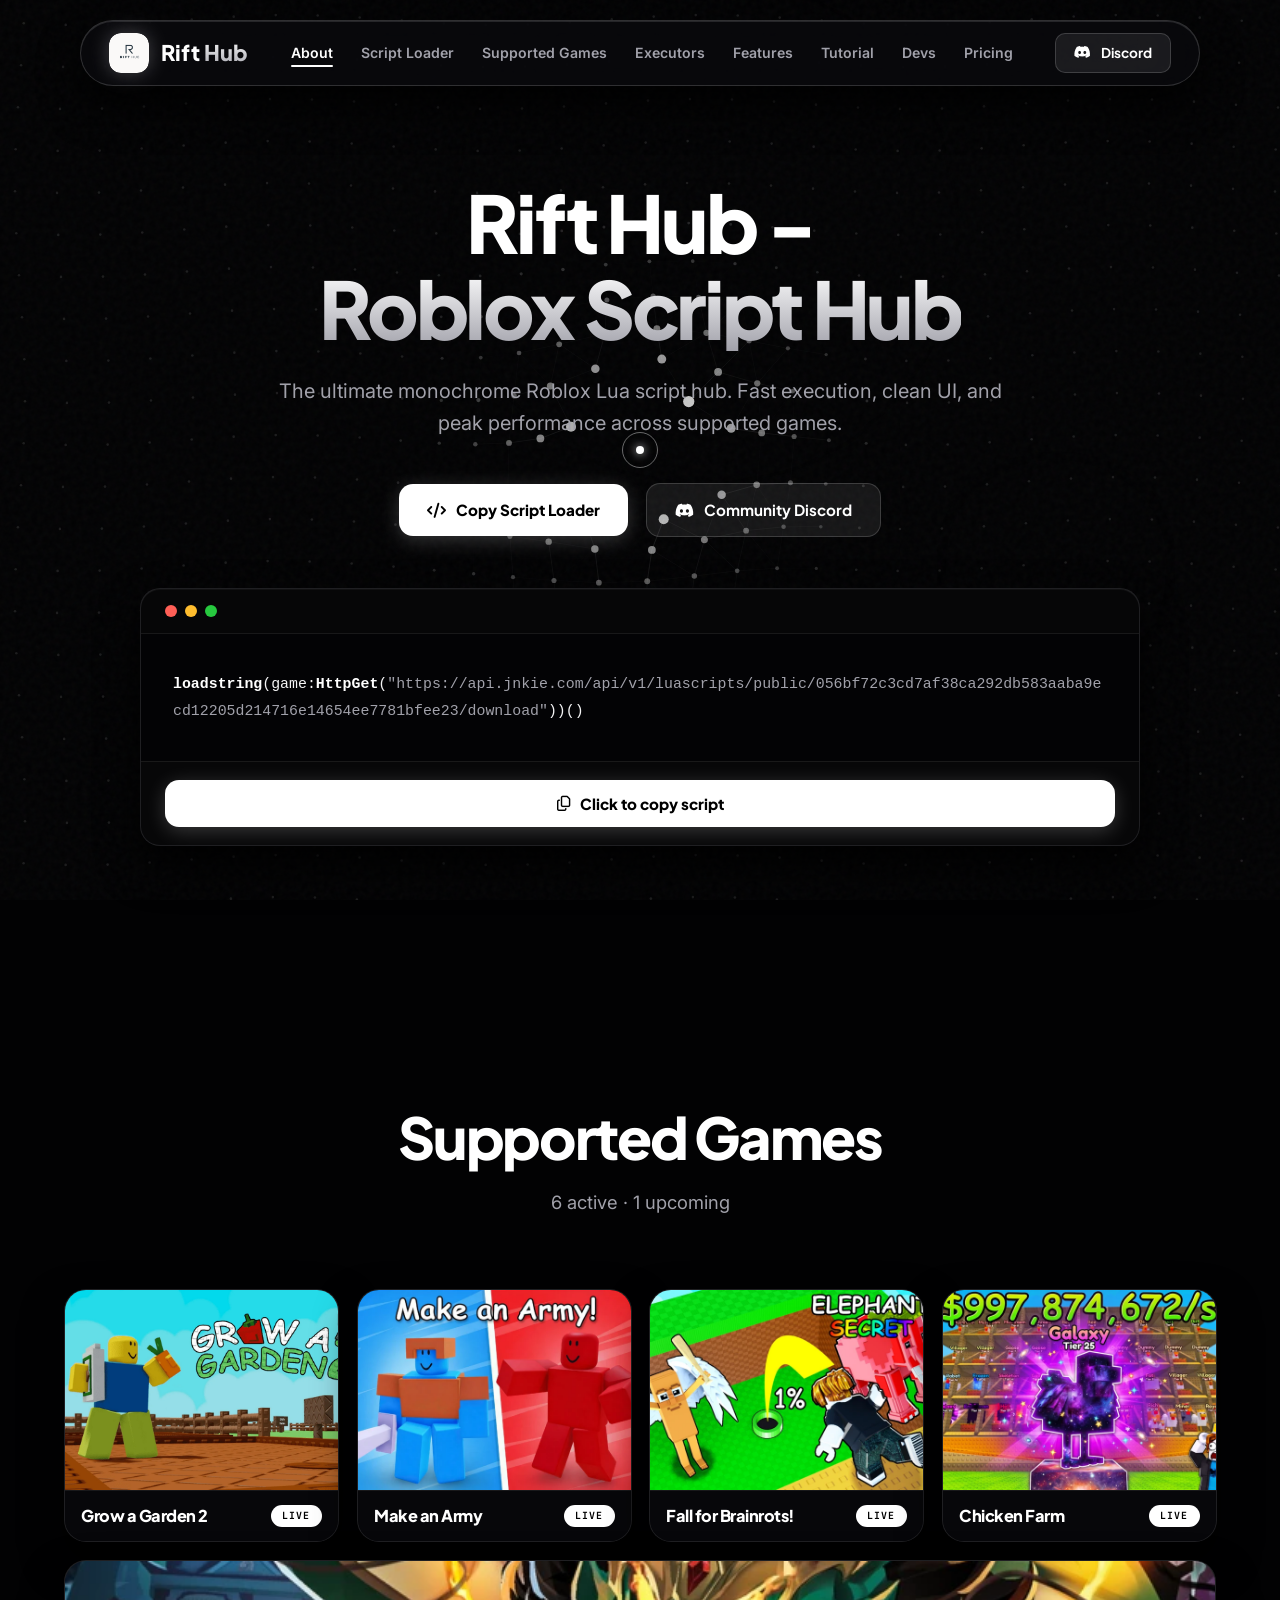
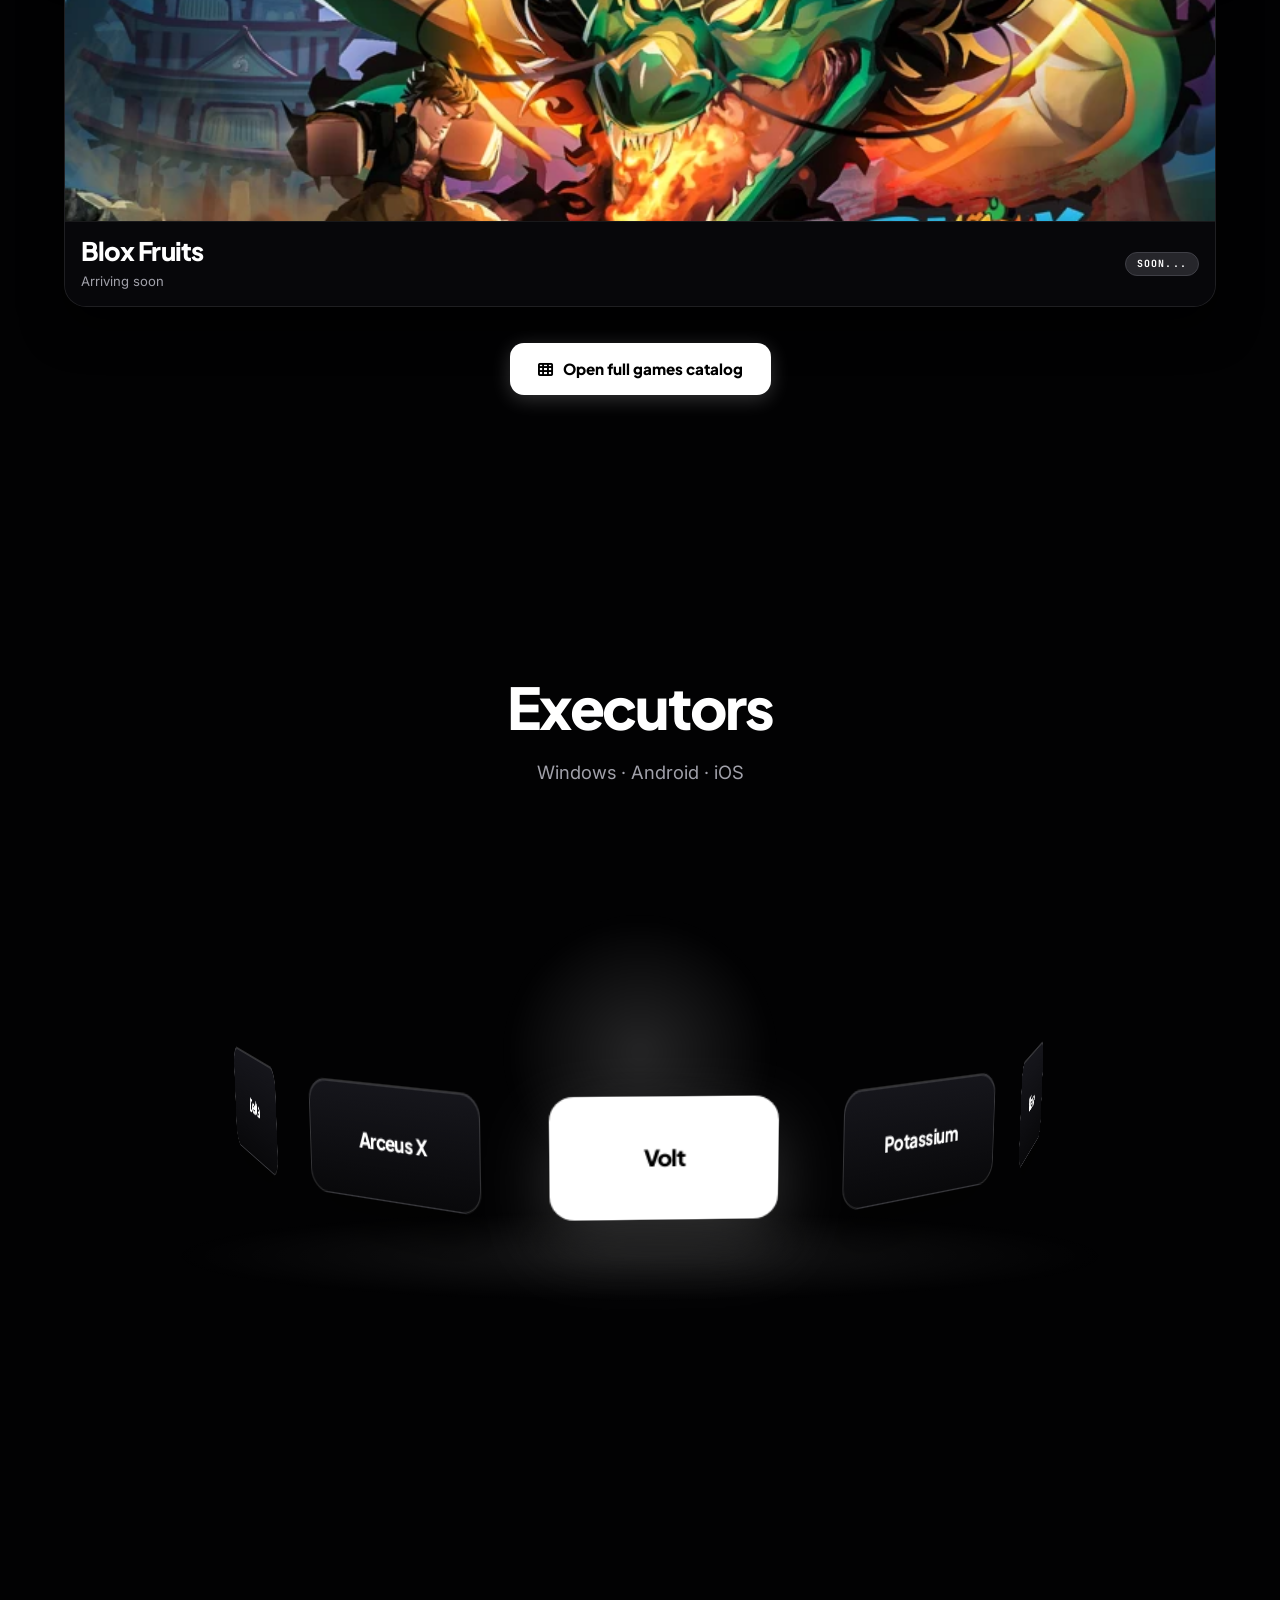
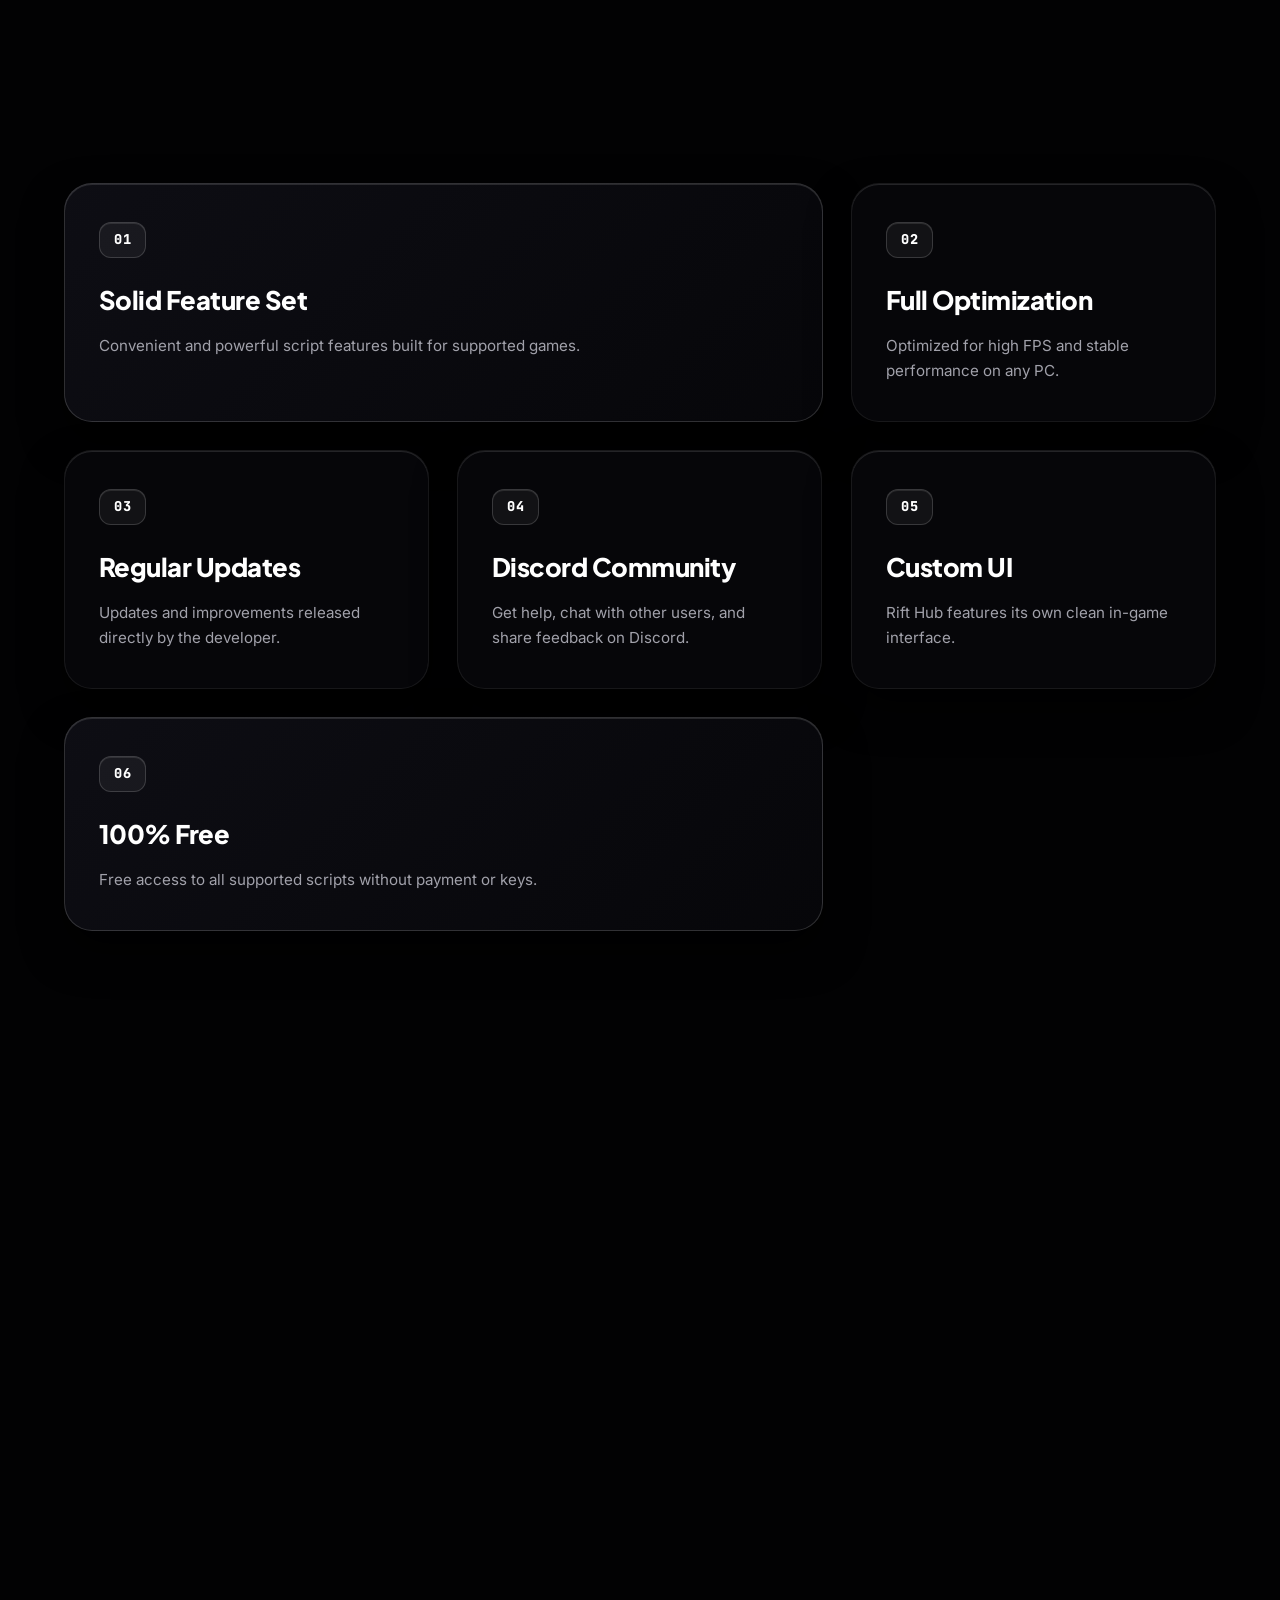
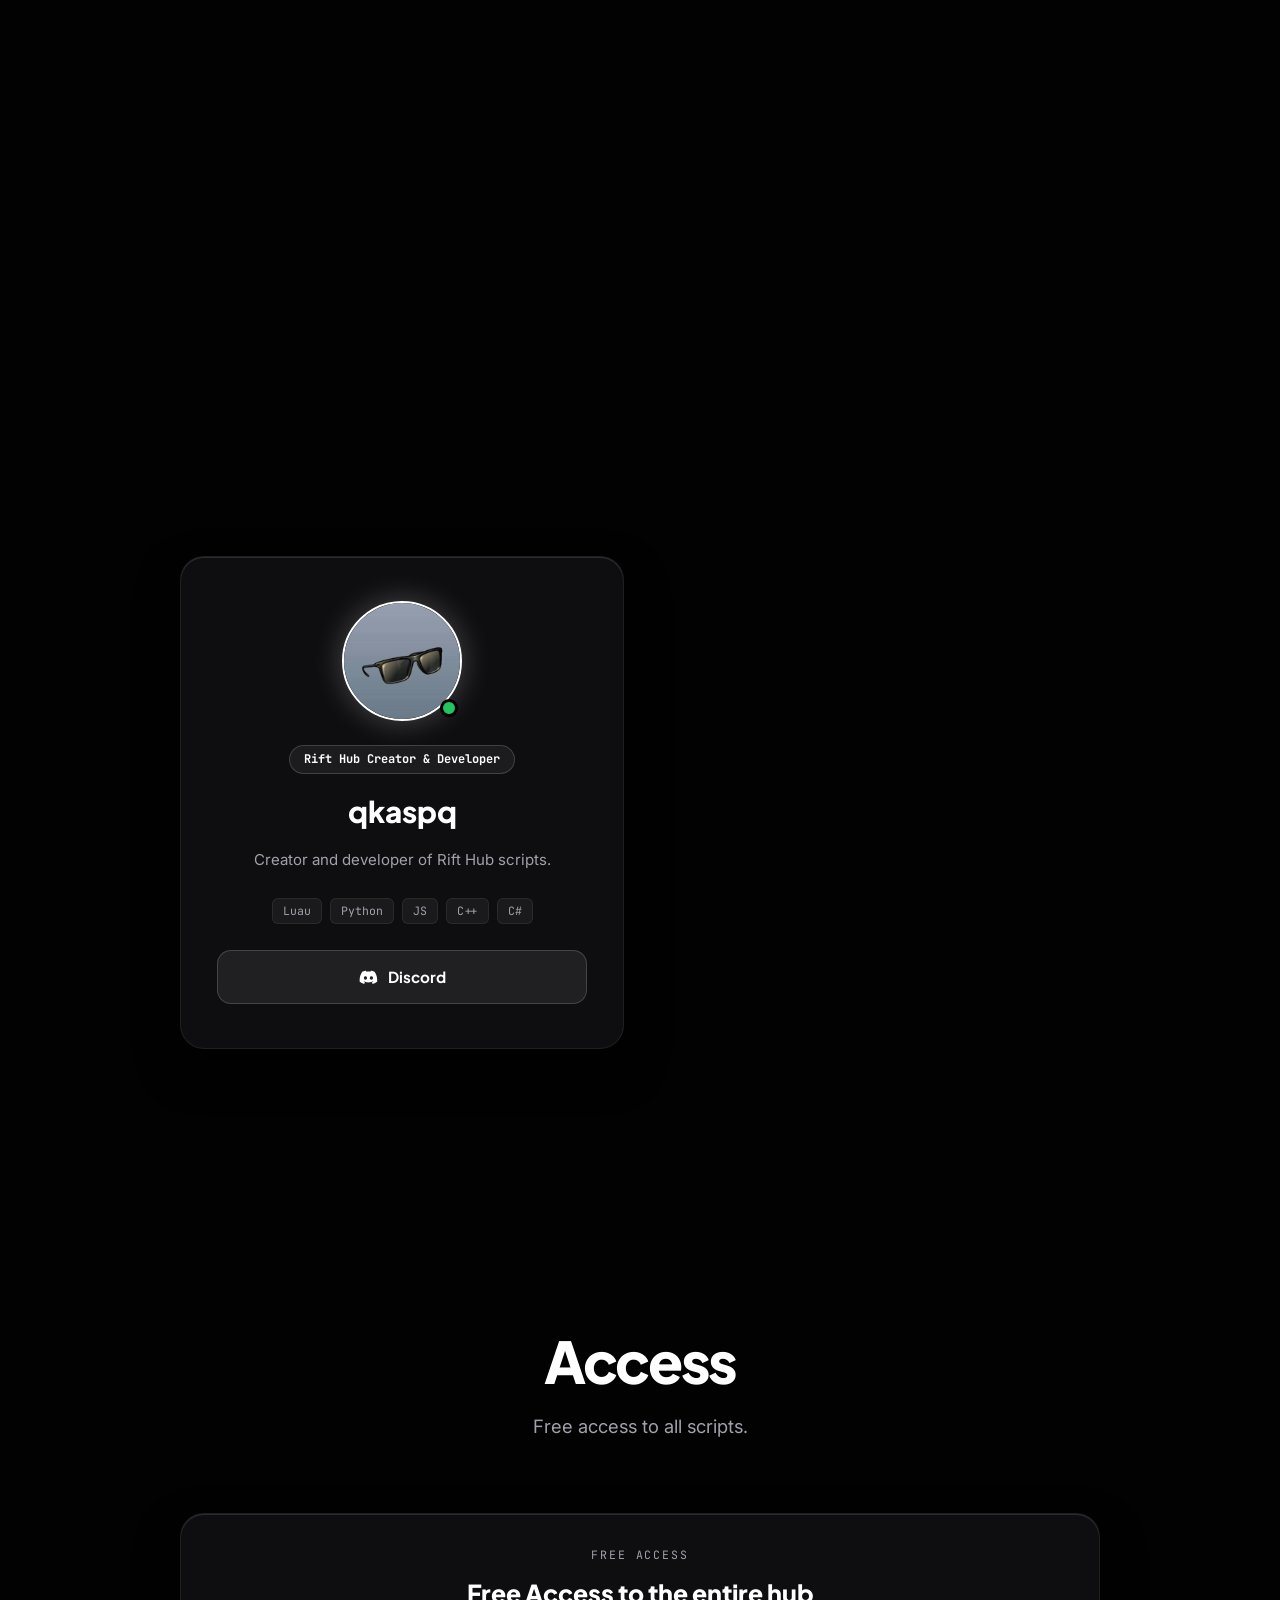
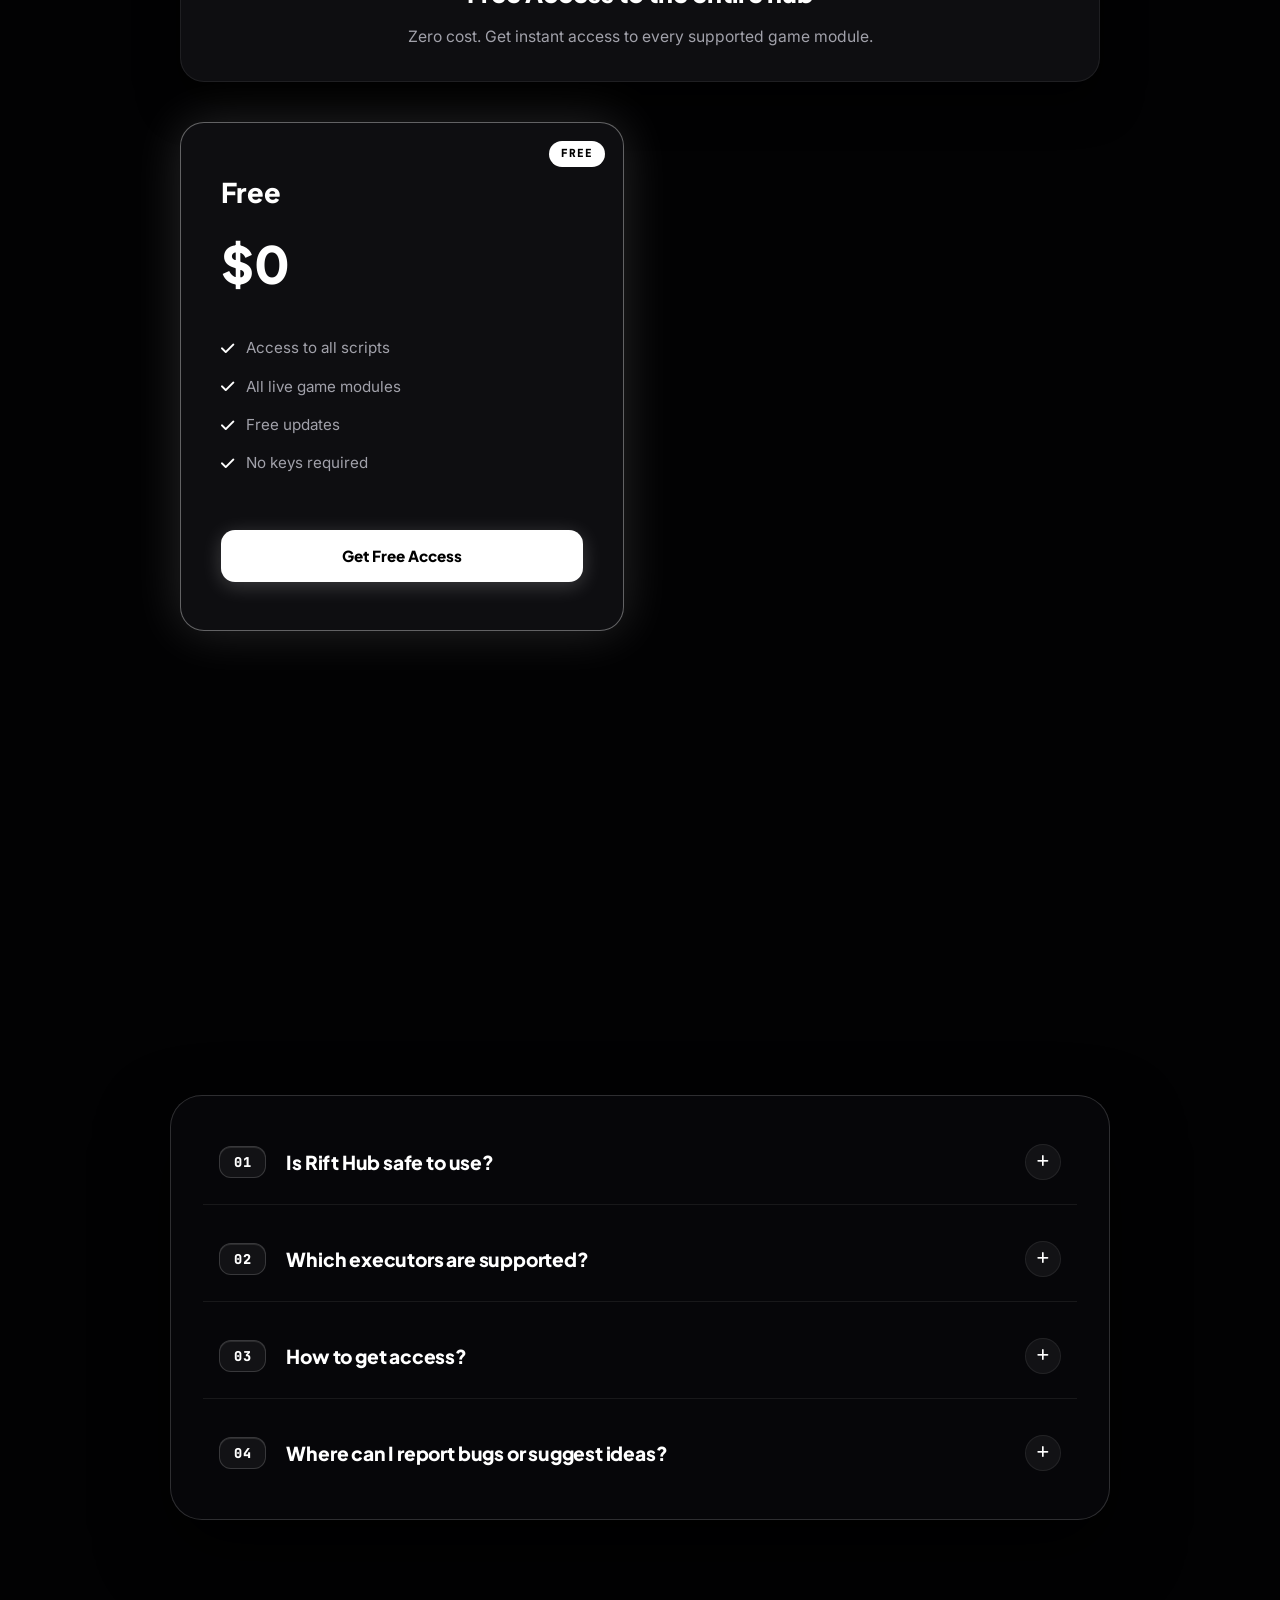
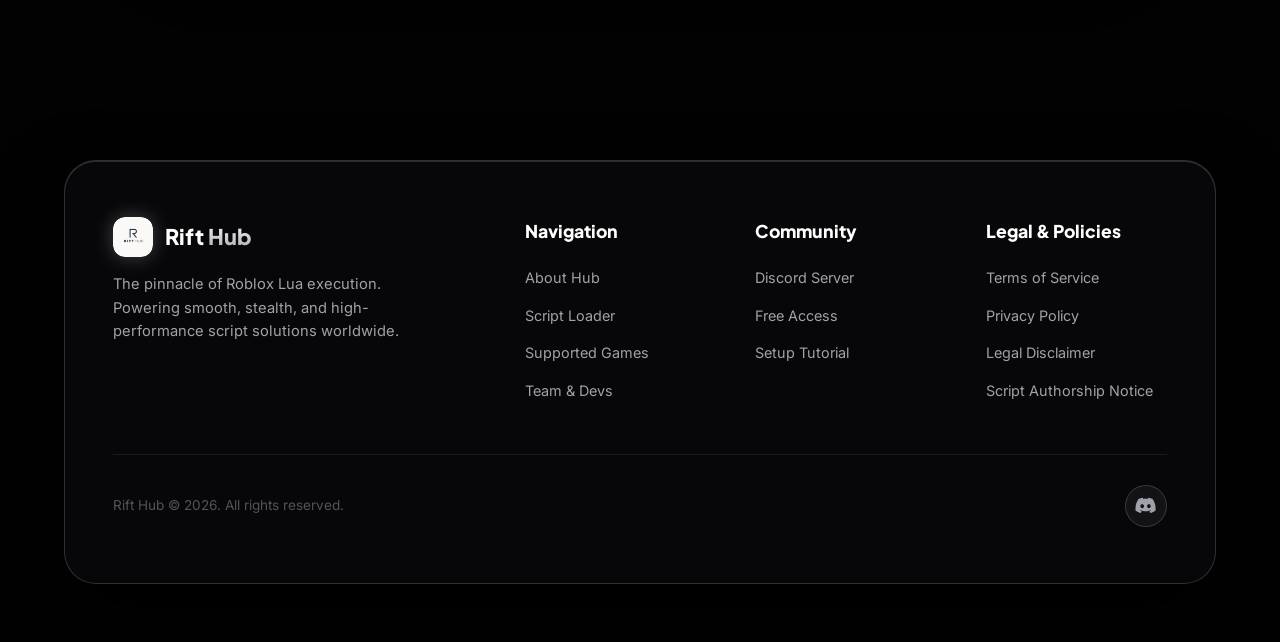
==== commit aa0a7637: "Update index.html" ====
--- a/index.html
+++ b/index.html
@@ -3,10 +3,10 @@
 <head>
   <meta charset="UTF-8">
   <meta name="viewport" content="width=device-width, initial-scale=1.0">
-  <title>Casual Hub | Official Roblox Script Hub</title>
-  <meta name="description" content="Casual Hub - Undetected, fast, and feature-rich Roblox Lua script hub.">
-  <link rel="icon" type="image/png" href="images/Max_a____.png">
-  <link rel="apple-touch-icon" href="images/Max_a____.png">
+  <title>Rift Hub | Official Roblox Script Hub</title>
+  <meta name="description" content="Rift Hub - Undetected, fast, and feature-rich Roblox Lua script hub.">
+  <link rel="icon" type="image/png" href="images/rift hub 1024x1024.png">
+  <link rel="apple-touch-icon" href="images/rift hub 1024x1024.png">
   
   <link rel="preconnect" href="https://fonts.googleapis.com">
   <link rel="preconnect" href="https://fonts.gstatic.com" crossorigin>
@@ -27,10 +27,10 @@
     <div class="nav-island">
       <a href="#" class="logo">
         <div class="logo-icon">
-          <img src="images/Max_a____.png" alt="Casual Hub Logo" class="logo-img">
+          <img src="images/rift hub 1024x1024.png" alt="Rift Hub Logo" class="logo-img">
         </div>
         <div class="logo-text">
-          Casual <span class="gradient-text">Hub</span>
+          Rift <span class="gradient-text">Hub</span>
         </div>
       </a>
 
@@ -63,11 +63,11 @@
     <div class="container">
       <div class="hero-content">
         <h1 class="hero-title reveal">
-          Casual Hub - <span class="gradient-text">Roblox Script Hub</span>
+          Rift Hub - <span class="gradient-text">Roblox Script Hub</span>
         </h1>
 
         <p class="hero-description reveal">
-          The ultimate monochrome Roblox Lua script hub. Engineered for peak performance, stealth execution, instant cloud updates, and zero lag across all top games.
+          The ultimate monochrome Roblox Lua script hub. Fast execution, clean UI, and peak performance across supported games.
         </p>
 
         <div class="hero-actions reveal">
@@ -111,7 +111,7 @@
     <div class="container">
       <div class="editorial-header reveal">
         <h2 class="editorial-title">Supported Games</h2>
-        <p class="editorial-subtitle">12 active · 1 upcoming</p>
+        <p class="editorial-subtitle">6 active · 1 upcoming</p>
       </div>
 
       <div class="games-home-grid">
@@ -126,28 +126,28 @@
         </a>
         <a href="games.html" class="game-home-card glass-panel reveal tilt-card">
           <div class="game-home-media">
-            <img src="images/i (8).png" alt="Violence District">
+            <img src="images/noFilter (12e13).jpg" alt="Make an Army">
           </div>
           <div class="game-home-bar">
-            <h3>Violence District</h3>
+            <h3>Make an Army</h3>
             <span class="game-status live">Live</span>
           </div>
         </a>
         <a href="games.html" class="game-home-card glass-panel reveal tilt-card">
           <div class="game-home-media">
-            <img src="images/noFilter (9144).jpg" alt="BloxStrike">
+            <img src="images/fsfsalfkafddfj242.jpg" alt="Fall for Brainrots!">
           </div>
           <div class="game-home-bar">
-            <h3>BloxStrike</h3>
+            <h3>Fall for Brainrots!</h3>
             <span class="game-status live">Live</span>
           </div>
         </a>
         <a href="games.html" class="game-home-card glass-panel reveal tilt-card">
           <div class="game-home-media">
-            <img src="images/noFilter (9)rivals.jpg" alt="Rivals">
+            <img src="images/noFilter 1324124.jpg" alt="Chicken Farm">
           </div>
           <div class="game-home-bar">
-            <h3>Rivals</h3>
+            <h3>Chicken Farm</h3>
             <span class="game-status live">Live</span>
           </div>
         </a>
@@ -160,7 +160,7 @@
               <h3>Blox Fruits</h3>
               <p>Arriving soon</p>
             </div>
-            <span class="game-status upcoming">Upcoming</span>
+            <span class="game-status upcoming">Soon...</span>
           </div>
         </a>
       </div>
@@ -204,9 +204,9 @@
   <section id="features">
     <div class="container">
       <div class="editorial-header reveal">
-        <h2 class="editorial-title">Why Choose Casual Hub</h2>
+        <h2 class="editorial-title">Why Choose Rift Hub</h2>
         <p class="editorial-subtitle">
-          Engineered to give you an unmatched competitive edge across every supported title.
+          Built for convenience, high performance, and smooth gameplay.
         </p>
       </div>
 
@@ -215,9 +215,9 @@
           <div class="bento-top-row">
             <span class="bento-num">01</span>
           </div>
-          <h3 class="bento-title">Massive Feature Set</h3>
+          <h3 class="bento-title">Solid Feature Set</h3>
           <p class="bento-desc">
-            Constantly updated script features built for every supported game.
+            Convenient and powerful script features built for supported games.
           </p>
         </div>
 
@@ -235,9 +235,9 @@
           <div class="bento-top-row">
             <span class="bento-num">03</span>
           </div>
-          <h3 class="bento-title">Frequent & Major Updates</h3>
+          <h3 class="bento-title">Regular Updates</h3>
           <p class="bento-desc">
-            Fast updates deployed whenever Roblox titles release patches.
+            Updates and improvements released directly by the developer.
           </p>
         </div>
 
@@ -245,9 +245,9 @@
           <div class="bento-top-row">
             <span class="bento-num">04</span>
           </div>
-          <h3 class="bento-title">Dedicated Server Support</h3>
+          <h3 class="bento-title">Discord Community</h3>
           <p class="bento-desc">
-            Get direct help and request features on our Discord server.
+            Get help, chat with other users, and share feedback on Discord.
           </p>
         </div>
 
@@ -255,9 +255,9 @@
           <div class="bento-top-row">
             <span class="bento-num">05</span>
           </div>
-          <h3 class="bento-title">Custom UI Interface</h3>
+          <h3 class="bento-title">Custom UI</h3>
           <p class="bento-desc">
-            Casual Hub features its own custom-built in-game script interface.
+            Rift Hub features its own clean in-game interface.
           </p>
         </div>
 
@@ -265,9 +265,9 @@
           <div class="bento-top-row">
             <span class="bento-num">06</span>
           </div>
-          <h3 class="bento-title">Basic Access</h3>
+          <h3 class="bento-title">100% Free</h3>
           <p class="bento-desc">
-            One key unlocks every supported game module. Choose 1 day, 7 days, or lifetime.
+            Free access to all supported scripts without payment or keys.
           </p>
         </div>
       </div>
@@ -279,7 +279,7 @@
       <div class="editorial-header reveal">
         <h2 class="editorial-title">How To Execute</h2>
         <p class="editorial-subtitle">
-          Follow these 3 simple steps to execute Casual Hub in your game.
+          Follow these 3 simple steps to execute Rift Hub in your game.
         </p>
       </div>
 
@@ -293,7 +293,7 @@
             </div>
             <h3 class="step-title">Copy Script Loader</h3>
             <p class="step-desc">
-              Click to copy the official loader script directly from our terminal.
+              Click to copy the loader script directly from our terminal.
             </p>
             <div class="step-action-row">
               <button class="btn btn-primary btn-sm" id="step1CopyBtn">
@@ -320,9 +320,9 @@
                 <span class="num">03</span>
               </div>
             </div>
-            <h3 class="step-title">Get Basic Access</h3>
+            <h3 class="step-title">Enjoy Free Access</h3>
             <p class="step-desc">
-              Purchase a Basic Access key, enter it in the hub, and instantly unlock every available script for the duration you chose.
+              Rift Hub is completely free — run the script and enjoy supported games.
             </p>
           </div>
         </div>
@@ -333,37 +333,22 @@
   <section id="team">
     <div class="container">
       <div class="editorial-header reveal">
-        <h2 class="editorial-title">Meet The Creators</h2>
+        <h2 class="editorial-title">Meet The Creator</h2>
         <p class="editorial-subtitle">
-          The team responsible for building, updating, and maintaining Casual Hub.
+          The developer responsible for building and maintaining Rift Hub.
         </p>
       </div>
 
-      <div class="team-grid">
-        <div class="team-card glass-panel reveal tilt-card">
-          <div class="team-avatar-frame">
-            <img src="images/8483b78d2a650de6a64dd61900a75a3d.png" alt="Killert Avatar" class="team-avatar" onerror="this.src='https://cdn.discordapp.com/embed/avatars/0.png'">
-            <div class="team-online-badge"></div>
-          </div>
-          <div class="team-role-pill">Casual Hub Founder & Owner</div>
-          <h3 class="team-name">Killert</h3>
-          <p class="team-bio">
-            Founder and owner of Casual Hub
-          </p>
-          <a href="https://discord.gg/dUXcJ6aW2B" target="_blank" class="btn btn-discord btn-full">
-            <i class="fa-brands fa-discord"></i> Discord
-          </a>
-        </div>
-
+      <div class="team-grid team-single">
         <div class="team-card glass-panel reveal tilt-card">
           <div class="team-avatar-frame">
             <img src="images/qkaspqqqqq.jpg" alt="qkaspq Avatar" class="team-avatar" onerror="this.src='https://cdn.discordapp.com/embed/avatars/1.png'">
             <div class="team-online-badge"></div>
           </div>
-          <div class="team-role-pill">Script Developer</div>
+          <div class="team-role-pill">Rift Hub Creator & Developer</div>
           <h3 class="team-name">qkaspq</h3>
           <p class="team-bio">
-            Lead Luau & Reverse Engineering Developer creating high-performance game modules.
+            Creator and developer of Rift Hub scripts.
           </p>
           <div class="tech-stack-pills">
             <span class="tech-pill">Luau</span>
@@ -383,62 +368,33 @@
   <section id="pricing">
     <div class="container">
       <div class="editorial-header reveal">
-        <h2 class="editorial-title">Basic Access</h2>
+        <h2 class="editorial-title">Access</h2>
         <p class="editorial-subtitle">
-          One product. Every script. 1 day, 7 days, or lifetime.
+          Free access to all scripts.
         </p>
       </div>
 
       <div class="access-banner glass-panel reveal">
-        <div class="access-banner-kicker">Single access tier</div>
-        <h3>Basic Access unlocks the entire hub</h3>
-        <p>No free plan. One key gives you every live game module. Pick 1 day, 7 days, or lifetime.</p>
-      </div>
-
-      <div class="pricing-grid duration-grid">
-        <div class="price-card glass-panel reveal tilt-card">
+        <div class="access-banner-kicker">Free access</div>
+        <h3>Free Access to the entire hub</h3>
+        <p>Zero cost. Get instant access to every supported game module.</p>
+      </div>
+
+      <div class="pricing-grid single-pricing-grid">
+        <div class="price-card glass-panel featured reveal tilt-card">
+          <div class="featured-ribbon">FREE</div>
           <div class="price-header">
-            <h3 class="price-title">1 Day</h3>
-            <div class="price-cost">$1</div>
+            <h3 class="price-title">Free</h3>
+            <div class="price-cost">$0</div>
           </div>
           <ul class="price-features">
             <li><i class="fa-solid fa-check"></i> Access to all scripts</li>
             <li><i class="fa-solid fa-check"></i> All live game modules</li>
-            <li><i class="fa-solid fa-check"></i> Cloud updates included</li>
+            <li><i class="fa-solid fa-check"></i> Free updates</li>
+            <li><i class="fa-solid fa-check"></i> No keys required</li>
           </ul>
-          <a href="https://discord.gg/dUXcJ6aW2B" target="_blank" class="btn btn-secondary btn-full">
-            Get 1 Day
-          </a>
-        </div>
-
-        <div class="price-card glass-panel reveal tilt-card">
-          <div class="price-header">
-            <h3 class="price-title">7 Days</h3>
-            <div class="price-cost">$3</div>
-          </div>
-          <ul class="price-features">
-            <li><i class="fa-solid fa-check"></i> Access to all scripts</li>
-            <li><i class="fa-solid fa-check"></i> All live game modules</li>
-            <li><i class="fa-solid fa-check"></i> Cloud updates included</li>
-          </ul>
-          <a href="https://discord.gg/dUXcJ6aW2B" target="_blank" class="btn btn-secondary btn-full">
-            Get 7 Days
-          </a>
-        </div>
-
-        <div class="price-card glass-panel featured reveal tilt-card">
-          <div class="featured-ribbon">BEST VALUE</div>
-          <div class="price-header">
-            <h3 class="price-title">Lifetime</h3>
-            <div class="price-cost">$6</div>
-          </div>
-          <ul class="price-features">
-            <li><i class="fa-solid fa-check"></i> Access to all scripts</li>
-            <li><i class="fa-solid fa-check"></i> All live game modules</li>
-            <li><i class="fa-solid fa-check"></i> One-time purchase</li>
-          </ul>
-          <a href="https://discord.gg/dUXcJ6aW2B" target="_blank" class="btn btn-primary btn-full">
-            Get Lifetime
+          <a href="#loader" class="btn btn-primary btn-full" onclick="document.getElementById('copyScriptBtn').click()">
+            Get Free Access
           </a>
         </div>
       </div>
@@ -450,7 +406,7 @@
       <div class="editorial-header reveal">
         <h2 class="editorial-title">Frequently Asked Questions</h2>
         <p class="editorial-subtitle">
-          Everything you need to know about Casual Hub.
+          Everything you need to know about Rift Hub.
         </p>
       </div>
 
@@ -459,12 +415,12 @@
           <div class="faq-item">
             <button class="faq-question">
               <span class="faq-num">01</span>
-              <span class="faq-q-text">Is Casual Hub safe and undetected?</span>
+              <span class="faq-q-text">Is Rift Hub safe to use?</span>
               <div class="faq-toggle-icon"><i class="fa-solid fa-plus"></i></div>
             </button>
             <div class="faq-answer">
               <div class="faq-answer-inner">
-                Yes, the script is completely safe: it does not collect or interact with any of your personal data, and it remains 100% undetected across all supported games.
+                Yes, the script does not collect or interact with any of your personal data.
               </div>
             </div>
           </div>
@@ -477,10 +433,10 @@
             </button>
             <div class="faq-answer">
               <div class="faq-answer-inner">
-                Casual Hub supports all currently listed Roblox executors. Click below to view the full verified list.
+                Rift Hub works with popular Roblox executors. Click below to view the list.
                 <br>
                 <a href="#executors" class="btn btn-secondary btn-sm" style="margin-top: 14px; display: inline-flex; align-items: center; gap: 8px;">
-                  <i class="fa-solid fa-arrow-up"></i> View Supported Executors List
+                  <i class="fa-solid fa-arrow-up"></i> View Executors List
                 </a>
               </div>
             </div>
@@ -489,12 +445,12 @@
           <div class="faq-item">
             <button class="faq-question">
               <span class="faq-num">03</span>
-              <span class="faq-q-text">How does Basic Access work?</span>
+              <span class="faq-q-text">How to get access?</span>
               <div class="faq-toggle-icon"><i class="fa-solid fa-plus"></i></div>
             </button>
             <div class="faq-answer">
               <div class="faq-answer-inner">
-                Basic Access unlocks every available script. Choose 1 day ($1), 7 days ($3), or lifetime ($6). There is no free plan.
+                Rift Hub is 100% free ($0). Simply copy the script loader from the terminal above and execute it in your executor.
               </div>
             </div>
           </div>
@@ -502,25 +458,12 @@
           <div class="faq-item">
             <button class="faq-question">
               <span class="faq-num">04</span>
-              <span class="faq-q-text">How often are game modules updated?</span>
+              <span class="faq-q-text">Where can I report bugs or suggest ideas?</span>
               <div class="faq-toggle-icon"><i class="fa-solid fa-plus"></i></div>
             </button>
             <div class="faq-answer">
               <div class="faq-answer-inner">
-                Our updates take no longer than 1 week—we constantly strive to patch, optimize, and add new script modules as frequently as possible.
-              </div>
-            </div>
-          </div>
-
-          <div class="faq-item">
-            <button class="faq-question">
-              <span class="faq-num">05</span>
-              <span class="faq-q-text">Where can I report bugs or request features?</span>
-              <div class="faq-toggle-icon"><i class="fa-solid fa-plus"></i></div>
-            </button>
-            <div class="faq-answer">
-              <div class="faq-answer-inner">
-                On our official Discord server, you can easily contact support, open direct tickets, or suggest new features: <a href="https://discord.gg/dUXcJ6aW2B" target="_blank">discord.gg/dUXcJ6aW2B</a>.
+                You can contact us and suggest new ideas on our official Discord server: <a href="https://discord.gg/dUXcJ6aW2B" target="_blank">discord.gg/dUXcJ6aW2B</a>.
               </div>
             </div>
           </div>
@@ -536,10 +479,10 @@
           <div class="footer-brand">
             <a href="#" class="logo">
               <div class="logo-icon">
-                <img src="images/Max_a____.png" alt="Casual Hub Logo" class="logo-img">
+                <img src="images/rift hub 1024x1024.png" alt="Rift Hub Logo" class="logo-img">
               </div>
               <div class="logo-text">
-                Casual <span class="gradient-text">Hub</span>
+                Rift <span class="gradient-text">Hub</span>
               </div>
             </a>
             <p class="footer-desc">
@@ -561,7 +504,7 @@
             <h4 class="footer-title">Community</h4>
             <ul class="footer-links">
               <li><a href="https://discord.gg/dUXcJ6aW2B" target="_blank">Discord Server</a></li>
-              <li><a href="#pricing">Basic Access</a></li>
+              <li><a href="#pricing">Free Access</a></li>
               <li><a href="#how-to-use">Setup Tutorial</a></li>
             </ul>
           </div>
@@ -572,13 +515,14 @@
               <li><a href="javascript:void(0)" onclick="openLegalModal('terms')">Terms of Service</a></li>
               <li><a href="javascript:void(0)" onclick="openLegalModal('privacy')">Privacy Policy</a></li>
               <li><a href="javascript:void(0)" onclick="openLegalModal('disclaimer')">Legal Disclaimer</a></li>
+              <li><a href="javascript:void(0)" onclick="openLegalModal('authorship')">Script Authorship Notice</a></li>
             </ul>
           </div>
         </div>
 
         <div class="footer-bottom">
           <div class="copyright">
-            Casual Hub TM Corporation &copy; 2026. All rights reserved.
+            Rift Hub &copy; 2026. All rights reserved.
           </div>
           <div class="footer-socials">
             <a href="https://discord.gg/dUXcJ6aW2B" target="_blank" aria-label="Discord" class="social-circle-btn"><i class="fa-brands fa-discord"></i></a>
--- a/styles.css
+++ b/styles.css
@@ -1,602 +1,1986 @@
-document.addEventListener('DOMContentLoaded', () => {
-
-  const cursorDot = document.createElement('div');
-  const cursorOutline = document.createElement('div');
-  cursorDot.className = 'custom-cursor-dot';
-  cursorOutline.className = 'custom-cursor-outline';
-  document.body.appendChild(cursorDot);
-  document.body.appendChild(cursorOutline);
-
-  let mouseX = window.innerWidth / 2;
-  let mouseY = window.innerHeight / 2;
-  let dotX = mouseX, dotY = mouseY;
-  let outlineX = mouseX, outlineY = mouseY;
-
-  window.addEventListener('mousemove', (e) => {
-    mouseX = e.clientX;
-    mouseY = e.clientY;
-  });
-
-  function animateCursor() {
-    dotX += (mouseX - dotX) * 0.35;
-    dotY += (mouseY - dotY) * 0.35;
-    outlineX += (mouseX - outlineX) * 0.15;
-    outlineY += (mouseY - outlineY) * 0.15;
-
-    cursorDot.style.transform = `translate3d(${dotX - 4}px, ${dotY - 4}px, 0)`;
-    cursorOutline.style.transform = `translate3d(${outlineX - 18}px, ${outlineY - 18}px, 0)`;
-
-    requestAnimationFrame(animateCursor);
+:root {
+  
+  --bg-pitch: #020203;
+  --bg-obsidian: #070709;
+  --bg-surface: #0e0e11;
+  --bg-surface-hover: #141418;
+  --bg-surface-elevated: #1a1a20;
+
+  --text-primary: #ffffff;
+  --text-secondary: #a1a1aa;
+  --text-tertiary: #52525b;
+  --text-muted: #3f3f46;
+
+  --border-subtle: rgba(255, 255, 255, 0.07);
+  --border-medium: rgba(255, 255, 255, 0.16);
+  --border-prominent: rgba(255, 255, 255, 0.35);
+
+  --glass-inset-shadow: inset 0 1px 0 0 rgba(255, 255, 255, 0.12);
+  --glass-glow-shadow: 0 20px 40px rgba(0, 0, 0, 0.8), 0 0 40px rgba(255, 255, 255, 0.05);
+
+  --status-active: #22c55e;
+  --status-active-glow: rgba(34, 197, 94, 0.35);
+
+  --font-heading: 'Plus Jakarta Sans', -apple-system, BlinkMacSystemFont, sans-serif;
+  --font-body: 'Inter', -apple-system, BlinkMacSystemFont, sans-serif;
+  --font-code: 'JetBrains Mono', monospace;
+
+  --ease-out-expo: cubic-bezier(0.16, 1, 0.3, 1);
+  --ease-spring: cubic-bezier(0.34, 1.56, 0.64, 1);
+  --tr-fast: 0.2s var(--ease-out-expo);
+  --tr-smooth: 0.4s var(--ease-out-expo);
+}
+
+*, *::before, *::after {
+  box-sizing: border-box;
+  margin: 0;
+  padding: 0;
+}
+
+html {
+  scroll-behavior: smooth;
+  color-scheme: dark;
+  font-size: 16px;
+}
+
+body {
+  background-color: var(--bg-pitch);
+  color: var(--text-primary);
+  font-family: var(--font-body);
+  line-height: 1.6;
+  overflow-x: hidden;
+  position: relative;
+  min-height: 100vh;
+  -webkit-font-smoothing: antialiased;
+  -moz-osx-font-smoothing: grayscale;
+}
+
+.custom-cursor-dot {
+  position: fixed;
+  top: 0;
+  left: 0;
+  width: 8px;
+  height: 8px;
+  background-color: #ffffff;
+  border-radius: 50%;
+  pointer-events: none;
+  z-index: 9999;
+  box-shadow: 0 0 10px rgba(255, 255, 255, 0.8);
+  will-change: transform;
+}
+
+.custom-cursor-outline {
+  position: fixed;
+  top: 0;
+  left: 0;
+  width: 36px;
+  height: 36px;
+  border: 1.5px solid rgba(255, 255, 255, 0.4);
+  border-radius: 50%;
+  pointer-events: none;
+  z-index: 9998;
+  transition: width 0.3s var(--ease-out-expo), height 0.3s var(--ease-out-expo), border-color 0.3s var(--ease-out-expo), background 0.3s var(--ease-out-expo);
+  will-change: transform;
+}
+
+.custom-cursor-outline.cursor-hover {
+  width: 54px;
+  height: 54px;
+  border-color: rgba(255, 255, 255, 0.8);
+  background: rgba(255, 255, 255, 0.06);
+  box-shadow: 0 0 20px rgba(255, 255, 255, 0.2);
+}
+
+.click-ripple {
+  position: fixed;
+  width: 50px;
+  height: 50px;
+  border: 2px solid rgba(255, 255, 255, 0.8);
+  border-radius: 50%;
+  pointer-events: none;
+  z-index: 9997;
+  animation: ripple-out 0.7s var(--ease-out-expo) forwards;
+}
+
+@keyframes ripple-out {
+  0% { transform: scale(0.2); opacity: 1; }
+  100% { transform: scale(2.4); opacity: 0; }
+}
+
+.scroll-progress-bar {
+  position: fixed;
+  top: 0;
+  left: 0;
+  height: 3px;
+  width: 0%;
+  background: linear-gradient(90deg, #ffffff, #a1a1aa, #ffffff);
+  z-index: 2050;
+  box-shadow: 0 0 14px rgba(255, 255, 255, 0.9);
+  transition: width 0.1s linear;
+}
+
+body::after {
+  content: '';
+  position: fixed;
+  top: 0;
+  left: 0;
+  width: 100%;
+  height: 100%;
+  background-image: url("data:image/svg+xml,%3Csvg viewBox='0 0 200 200' xmlns='http://www.w3.org/2000/svg'%3E%3Cfilter id='noiseFilter'%3E%3CfeTurbulence type='fractalNoise' baseFrequency='0.8' numOctaves='3' stitchTiles='stitch'/%3E%3C/filter%3E%3Crect width='100%25' height='100%25' filter='url(%23noiseFilter)' opacity='0.035'/%3E%3C/svg%3E");
+  pointer-events: none;
+  z-index: 1;
+}
+
+::-webkit-scrollbar {
+  width: 6px;
+}
+::-webkit-scrollbar-track {
+  background: var(--bg-pitch);
+}
+::-webkit-scrollbar-thumb {
+  background: rgba(255, 255, 255, 0.18);
+  border-radius: 3px;
+}
+::-webkit-scrollbar-thumb:hover {
+  background: rgba(255, 255, 255, 0.4);
+}
+
+#particles-canvas {
+  position: fixed;
+  top: 0;
+  left: 0;
+  width: 100%;
+  height: 100%;
+  z-index: 0;
+  pointer-events: none;
+}
+
+.ambient-spotlight {
+  position: fixed;
+  border-radius: 50%;
+  filter: blur(160px);
+  pointer-events: none;
+  z-index: 0;
+  opacity: 0.25;
+  animation: subtle-pulse 18s ease-in-out infinite alternate;
+}
+
+.spotlight-1 {
+  top: -10%;
+  left: 30%;
+  width: 50vw;
+  height: 50vw;
+  background: radial-gradient(circle, rgba(255, 255, 255, 0.08) 0%, transparent 70%);
+}
+
+.spotlight-2 {
+  bottom: 5%;
+  right: -5%;
+  width: 45vw;
+  height: 45vw;
+  background: radial-gradient(circle, rgba(255, 255, 255, 0.06) 0%, transparent 70%);
+}
+
+@keyframes subtle-pulse {
+  0% { transform: scale(1) translate(0, 0); opacity: 0.2; }
+  50% { transform: scale(1.15) translate(25px, -25px); opacity: 0.35; }
+  100% { transform: scale(0.92) translate(-25px, 25px); opacity: 0.2; }
+}
+
+.container {
+  width: 90%;
+  max-width: 1280px;
+  margin: 0 auto;
+  position: relative;
+  z-index: 2;
+}
+
+section {
+  padding: 140px 0;
+  position: relative;
+}
+
+.glass-panel {
+  background: var(--bg-surface);
+  backdrop-filter: blur(20px) saturate(180%);
+  -webkit-backdrop-filter: blur(20px) saturate(180%);
+  border: 1px solid var(--border-subtle);
+  border-radius: 24px;
+  box-shadow: var(--glass-inset-shadow), 0 20px 40px rgba(0, 0, 0, 0.8);
+  position: relative;
+  overflow: hidden;
+  transition: border-color var(--tr-smooth), box-shadow var(--tr-smooth), background-color var(--tr-smooth);
+}
+
+.glass-panel::after {
+  content: '';
+  position: absolute;
+  top: 0;
+  left: 0;
+  width: 100%;
+  height: 100%;
+  background: radial-gradient(550px circle at var(--mouse-x, 50%) var(--mouse-y, 50%), rgba(255, 255, 255, 0.14), transparent 60%);
+  pointer-events: none;
+  opacity: 0;
+  transition: opacity 0.4s var(--ease-out-expo);
+  z-index: 1;
+}
+
+.glass-panel:hover::after {
+  opacity: 1;
+}
+
+.glass-panel:hover {
+  background-color: var(--bg-surface-hover);
+  border-color: var(--border-medium);
+  box-shadow: var(--glass-inset-shadow), var(--glass-glow-shadow);
+}
+
+.tilt-card {
+  transform-style: preserve-3d;
+  will-change: transform;
+  transition-property: border-color, box-shadow, background-color, opacity !important;
+}
+
+.gradient-text {
+  background: linear-gradient(180deg, #ffffff 0%, #a1a1aa 100%);
+  -webkit-background-clip: text;
+  -webkit-text-fill-color: transparent;
+  display: inline-block;
+  animation: text-shimmer 8s ease-in-out infinite alternate;
+}
+
+@keyframes text-shimmer {
+  0% { filter: drop-shadow(0 0 0px rgba(255, 255, 255, 0)); }
+  50% { filter: drop-shadow(0 0 15px rgba(255, 255, 255, 0.3)); }
+  100% { filter: drop-shadow(0 0 0px rgba(255, 255, 255, 0)); }
+}
+
+.editorial-header {
+  text-align: center;
+  margin-bottom: 72px;
+}
+
+.editorial-title {
+  font-family: var(--font-heading);
+  font-size: clamp(2.4rem, 4.5vw, 3.6rem);
+  font-weight: 800;
+  letter-spacing: -0.04em;
+  line-height: 1.12;
+  margin-bottom: 18px;
+  color: #fff;
+}
+
+.editorial-subtitle {
+  color: var(--text-secondary);
+  font-size: 1.15rem;
+  max-width: 680px;
+  margin: 0 auto;
+  line-height: 1.6;
+}
+
+.btn {
+  display: inline-flex;
+  align-items: center;
+  justify-content: center;
+  gap: 10px;
+  padding: 14px 28px;
+  border-radius: 14px;
+  font-family: var(--font-heading);
+  font-weight: 700;
+  font-size: 0.95rem;
+  text-decoration: none;
+  cursor: pointer;
+  transition: all var(--tr-smooth);
+  border: none;
+  outline: none;
+  position: relative;
+  z-index: 1;
+  will-change: transform;
+}
+
+.btn-sm {
+  padding: 8px 18px;
+  font-size: 0.85rem;
+  border-radius: 10px;
+}
+
+.btn-full {
+  width: 100%;
+}
+
+.btn-full-width {
+  width: 100%;
+}
+
+.btn-primary {
+  background: #ffffff;
+  color: #000000;
+  box-shadow: 0 4px 20px rgba(255, 255, 255, 0.2);
+  font-weight: 800;
+}
+
+.btn-primary:hover {
+  background: #f4f4f5;
+  box-shadow: 0 12px 35px rgba(255, 255, 255, 0.4);
+}
+
+.btn-secondary {
+  background: rgba(255, 255, 255, 0.05);
+  border: 1px solid var(--border-medium);
+  color: var(--text-primary);
+}
+
+.btn-secondary:hover {
+  background: #ffffff;
+  color: #000000;
+  border-color: #ffffff;
+  box-shadow: 0 8px 25px rgba(255, 255, 255, 0.25);
+}
+
+.btn-discord {
+  background: rgba(255, 255, 255, 0.08);
+  border: 1px solid var(--border-medium);
+  color: #ffffff;
+}
+
+.btn-discord:hover {
+  background: #ffffff;
+  color: #000000;
+  box-shadow: 0 8px 25px rgba(255, 255, 255, 0.25);
+}
+
+.pulse-dot {
+  width: 8px;
+  height: 8px;
+  background-color: var(--status-active);
+  border-radius: 50%;
+  box-shadow: 0 0 10px var(--status-active-glow);
+  display: inline-block;
+  animation: status-pulse 2s ease-in-out infinite;
+}
+
+@keyframes status-pulse {
+  0% { transform: scale(0.95); opacity: 0.8; }
+  50% { transform: scale(1.2); opacity: 1; box-shadow: 0 0 16px var(--status-active); }
+  100% { transform: scale(0.95); opacity: 0.8; }
+}
+
+.header {
+  position: fixed;
+  top: 20px;
+  left: 0;
+  width: 100%;
+  z-index: 1000;
+  padding: 0 20px;
+  pointer-events: none;
+  transition: all var(--tr-smooth);
+}
+
+.nav-island {
+  max-width: 1120px;
+  margin: 0 auto;
+  padding: 12px 28px;
+  background: rgba(10, 10, 14, 0.75);
+  backdrop-filter: blur(28px) saturate(180%);
+  -webkit-backdrop-filter: blur(28px) saturate(180%);
+  border: 1px solid var(--border-medium);
+  border-radius: 40px;
+  box-shadow: 0 20px 40px rgba(0, 0, 0, 0.8), inset 0 1px 0 rgba(255, 255, 255, 0.12);
+  display: flex;
+  align-items: center;
+  justify-content: space-between;
+  pointer-events: auto;
+  transition: all var(--tr-smooth);
+}
+
+.header.scrolled .nav-island {
+  padding: 10px 24px;
+  background: rgba(5, 5, 8, 0.92);
+  border-color: rgba(255, 255, 255, 0.25);
+  box-shadow: 0 24px 50px rgba(0, 0, 0, 0.95), 0 0 30px rgba(255, 255, 255, 0.05);
+}
+
+.logo {
+  display: flex;
+  align-items: center;
+  gap: 12px;
+  text-decoration: none;
+  color: #fff;
+  font-family: var(--font-heading);
+  font-weight: 800;
+  font-size: 1.35rem;
+}
+
+.logo-icon {
+  width: 40px;
+  height: 40px;
+  border-radius: 12px;
+  display: flex;
+  align-items: center;
+  justify-content: center;
+  overflow: hidden;
+  box-shadow: 0 0 20px rgba(255, 255, 255, 0.25);
+  transition: transform var(--tr-smooth), box-shadow var(--tr-smooth);
+}
+
+.logo-img {
+  width: 100%;
+  height: 100%;
+  object-fit: cover;
+  border-radius: 12px;
+}
+
+.logo:hover .logo-icon {
+  transform: rotate(-12deg) scale(1.15);
+  box-shadow: 0 0 30px rgba(255, 255, 255, 0.5);
+}
+
+.nav-links {
+  display: flex;
+  align-items: center;
+  gap: 28px;
+  list-style: none;
+}
+
+.nav-link {
+  color: var(--text-secondary);
+  text-decoration: none;
+  font-weight: 600;
+  font-size: 0.88rem;
+  transition: color var(--tr-fast);
+  position: relative;
+}
+
+.nav-link:hover, .nav-link.active {
+  color: #ffffff;
+}
+
+.nav-link::after {
+  content: '';
+  position: absolute;
+  bottom: -6px;
+  left: 0;
+  width: 0;
+  height: 2px;
+  background: #ffffff;
+  transition: width var(--tr-fast);
+  border-radius: 2px;
+}
+
+.nav-link:hover::after, .nav-link.active::after {
+  width: 100%;
+}
+
+.nav-actions {
+  display: flex;
+  align-items: center;
+  gap: 14px;
+}
+
+.mobile-toggle {
+  display: none;
+  background: transparent;
+  border: none;
+  color: #fff;
+  font-size: 1.4rem;
+  cursor: pointer;
+}
+
+.hero {
+  padding-top: 180px;
+  padding-bottom: 120px;
+  text-align: center;
+}
+
+.hero-content {
+  max-width: 1000px;
+  margin: 0 auto;
+}
+
+.hero-title {
+  font-family: var(--font-heading);
+  font-size: clamp(3rem, 6.2vw, 5.2rem);
+  font-weight: 900;
+  letter-spacing: -0.04em;
+  line-height: 1.08;
+  margin-bottom: 24px;
+}
+
+.hero-description {
+  font-size: 1.25rem;
+  color: var(--text-secondary);
+  max-width: 750px;
+  margin: 0 auto 44px auto;
+  line-height: 1.6;
+}
+
+.hero-actions {
+  display: flex;
+  align-items: center;
+  justify-content: center;
+  gap: 18px;
+  margin-bottom: 50px;
+}
+
+.hero-terminal-wrapper {
+  margin-top: 40px;
+  text-align: left;
+}
+
+.terminal-window {
+  max-width: 1000px;
+  margin: 0 auto;
+  border-radius: 20px;
+  position: relative;
+  overflow: hidden;
+}
+
+.terminal-window::before {
+  content: '';
+  position: absolute;
+  top: 0;
+  left: -100%;
+  width: 100%;
+  height: 2px;
+  background: linear-gradient(90deg, transparent, #ffffff, transparent);
+  animation: scanline-pass 4s ease-in-out infinite;
+}
+
+@keyframes scanline-pass {
+  0% { left: -100%; }
+  100% { left: 200%; }
+}
+
+.terminal-header {
+  display: flex;
+  align-items: center;
+  justify-content: space-between;
+  padding: 16px 24px;
+  background: rgba(0, 0, 0, 0.6);
+  border-bottom: 1px solid var(--border-subtle);
+}
+
+.terminal-dots {
+  display: flex;
+  gap: 8px;
+}
+
+.dot {
+  width: 12px;
+  height: 12px;
+  border-radius: 50%;
+}
+.dot.red { background: #ff5f56; }
+.dot.yellow { background: #ffbd2e; }
+.dot.green { background: #27c93f; }
+
+.terminal-title-text {
+  font-family: var(--font-code);
+  font-size: 0.85rem;
+  color: var(--text-secondary);
+  display: flex;
+  align-items: center;
+  gap: 8px;
+}
+
+.clean-terminal-body {
+  padding: 36px 32px;
+  background: #030305;
+}
+
+.code-block {
+  font-family: var(--font-code);
+  font-size: 0.93rem;
+  line-height: 1.7;
+  color: #f4f4f5;
+  white-space: pre-wrap;
+  word-break: break-all;
+}
+
+.code-function { color: #ffffff; font-weight: 700; }
+.code-string { color: #a1a1aa; }
+
+.clean-terminal-footer {
+  padding: 18px 24px;
+  background: rgba(0, 0, 0, 0.5);
+  border-top: 1px solid var(--border-subtle);
+}
+
+.games-minimal-grid {
+  display: grid;
+  grid-template-columns: repeat(2, 1fr);
+  gap: 36px;
+}
+
+.game-minimal-card {
+  position: relative;
+  background: #07070a;
+  border: 1px solid var(--border-subtle);
+  border-radius: 24px;
+  overflow: hidden;
+  cursor: pointer;
+  transition: transform 0.6s var(--ease-out-expo), border-color 0.6s var(--ease-out-expo), box-shadow 0.6s var(--ease-out-expo);
+}
+
+.game-minimal-card:hover {
+  border-color: rgba(255, 255, 255, 0.4);
+  box-shadow: 0 30px 70px rgba(0, 0, 0, 0.95), 0 0 60px rgba(255, 255, 255, 0.12);
+}
+
+.game-minimal-media {
+  position: relative;
+  width: 100%;
+  height: 320px;
+  overflow: hidden;
+  background: #000;
+}
+
+.game-minimal-img {
+  width: 100%;
+  height: 100%;
+  object-fit: cover;
+  transition: transform 0.8s var(--ease-out-expo), filter 0.8s var(--ease-out-expo);
+  filter: brightness(0.85) contrast(1.05);
+}
+
+.game-minimal-card:hover .game-minimal-img {
+  transform: scale(1.12);
+  filter: brightness(1.05) contrast(1.12);
+}
+
+.game-minimal-overlay {
+  position: absolute;
+  top: 0;
+  left: 0;
+  width: 100%;
+  height: 100%;
+  background: linear-gradient(to bottom, transparent 30%, rgba(5, 5, 8, 0.95) 100%);
+}
+
+.game-hover-glow {
+  position: absolute;
+  top: -50%;
+  left: -50%;
+  width: 200%;
+  height: 200%;
+  background: radial-gradient(circle, rgba(255, 255, 255, 0.15) 0%, transparent 60%);
+  opacity: 0;
+  pointer-events: none;
+  transition: opacity 0.5s var(--ease-out-expo);
+}
+
+.game-minimal-card:hover .game-hover-glow {
+  opacity: 1;
+}
+
+.game-copy-indicator {
+  position: absolute;
+  top: 20px;
+  right: 20px;
+  padding: 8px 16px;
+  background: rgba(0, 0, 0, 0.8);
+  backdrop-filter: blur(16px);
+  border: 1px solid var(--border-medium);
+  border-radius: 30px;
+  color: #ffffff;
+  font-family: var(--font-code);
+  font-size: 0.78rem;
+  font-weight: 700;
+  display: flex;
+  align-items: center;
+  gap: 8px;
+  opacity: 0;
+  transform: translateY(-10px);
+  transition: all 0.4s var(--ease-out-expo);
+}
+
+.game-minimal-card:hover .game-copy-indicator {
+  opacity: 1;
+  transform: translateY(0);
+}
+
+.game-minimal-info {
+  padding: 28px 34px;
+  background: #07070a;
+  text-align: center;
+  position: relative;
+  z-index: 2;
+  border-top: 1px solid var(--border-subtle);
+}
+
+.game-minimal-title {
+  font-family: var(--font-heading);
+  font-size: 2rem;
+  font-weight: 900;
+  color: #ffffff;
+  letter-spacing: -0.03em;
+  transition: transform 0.4s var(--ease-out-expo), text-shadow 0.4s var(--ease-out-expo);
+}
+
+.game-minimal-card:hover .game-minimal-title {
+  transform: scale(1.05);
+  text-shadow: 0 0 20px rgba(255, 255, 255, 0.4);
+}
+
+.exec-stage {
+  position: relative;
+  height: 460px;
+  max-width: 1100px;
+  margin: 0 auto;
+  perspective: 1400px;
+  perspective-origin: 50% 42%;
+  overflow: hidden;
+  user-select: none;
+  cursor: grab;
+}
+
+.exec-stage:active {
+  cursor: grabbing;
+}
+
+.exec-stage-glow {
+  position: absolute;
+  left: 50%;
+  top: 42%;
+  width: 280px;
+  height: 280px;
+  transform: translate(-50%, -50%);
+  background: radial-gradient(circle, rgba(255,255,255,0.14) 0%, transparent 68%);
+  pointer-events: none;
+  filter: blur(8px);
+}
+
+.exec-stage-floor {
+  position: absolute;
+  left: 8%;
+  right: 8%;
+  bottom: 18px;
+  height: 90px;
+  background: radial-gradient(ellipse at center, rgba(255,255,255,0.08) 0%, transparent 72%);
+  pointer-events: none;
+}
+
+.exec-ring {
+  position: absolute;
+  inset: 0;
+  transform-style: preserve-3d;
+  will-change: transform;
+}
+
+.exec-card {
+  position: absolute;
+  top: 50%;
+  left: 50%;
+  width: 168px;
+  height: 92px;
+  margin: -46px 0 0 -84px;
+  display: flex;
+  align-items: center;
+  justify-content: center;
+  background: linear-gradient(180deg, rgba(22,22,28,0.95) 0%, rgba(8,8,10,0.98) 100%);
+  border: 1px solid var(--border-medium);
+  border-radius: 18px;
+  box-shadow:
+    0 18px 40px rgba(0, 0, 0, 0.55),
+    inset 0 1px 0 rgba(255, 255, 255, 0.14);
+  transform-style: preserve-3d;
+  backface-visibility: hidden;
+}
+
+.exec-card span {
+  font-family: var(--font-heading);
+  font-weight: 800;
+  font-size: 1.05rem;
+  letter-spacing: -0.03em;
+  color: #fff;
+}
+
+.exec-card.is-front {
+  border-color: rgba(255, 255, 255, 0.55);
+  background: #fff;
+  box-shadow: 0 20px 50px rgba(255, 255, 255, 0.18), 0 24px 50px rgba(0, 0, 0, 0.65);
+}
+
+.exec-card.is-front span {
+  color: #000;
+}
+
+@media (prefers-reduced-motion: reduce) {
+  .exec-stage {
+    height: auto;
+    overflow: visible;
+    perspective: none;
   }
-  animateCursor();
-
-  const interactiveEls = document.querySelectorAll('a, button, .game-minimal-card, .catalog-card, .game-home-card, .exec-card, .executor-pill-card, .feature-luxury-card, .step-card, .team-card, .price-card, .faq-question');
-  interactiveEls.forEach(el => {
-    el.addEventListener('mouseenter', () => cursorOutline.classList.add('cursor-hover'));
-    el.addEventListener('mouseleave', () => cursorOutline.classList.remove('cursor-hover'));
-  });
-
-  window.addEventListener('click', (e) => {
-    const ripple = document.createElement('div');
-    ripple.className = 'click-ripple';
-    ripple.style.left = `${e.clientX - 25}px`;
-    ripple.style.top = `${e.clientY - 25}px`;
-    document.body.appendChild(ripple);
-    setTimeout(() => ripple.remove(), 700);
-  });
-
-  const canvas = document.getElementById('particles-canvas');
-  if (canvas && !document.body.classList.contains('page-games')) {
-    const ctx = canvas.getContext('2d');
-    let width = canvas.width = window.innerWidth;
-    let height = canvas.height = window.innerHeight;
-
-    let mouse = { x: width / 2, y: height / 2, targetX: width / 2, targetY: height / 2 };
-
-    window.addEventListener('resize', () => {
-      width = canvas.width = window.innerWidth;
-      height = canvas.height = window.innerHeight;
-    });
-
-    window.addEventListener('mousemove', (e) => {
-      mouse.targetX = e.clientX;
-      mouse.targetY = e.clientY;
-    });
-
-    const spacing = 42;
-    let time = 0;
-
-    function renderFluidGrid() {
-      ctx.clearRect(0, 0, width, height);
-
-      mouse.x += (mouse.targetX - mouse.x) * 0.12;
-      mouse.y += (mouse.targetY - mouse.y) * 0.12;
-
-      time += 0.025;
-
-      const cols = Math.ceil(width / spacing);
-      const rows = Math.ceil(height / spacing);
-      const nodes = [];
-
-      for (let i = 0; i < cols; i++) {
-        for (let j = 0; j < rows; j++) {
-          const origX = i * spacing + 20;
-          const origY = j * spacing + 20;
-
-          const dx = mouse.x - origX;
-          const dy = mouse.y - origY;
-          const dist = Math.sqrt(dx * dx + dy * dy);
-
-          let pushX = 0;
-          let pushY = 0;
-          let offsetRadius = 1.3;
-          let alpha = 0.1;
-
-          if (dist < 280) {
-            const factor = Math.pow(1 - dist / 280, 2);
-            pushX = (dx / dist) * factor * -55;
-            pushY = (dy / dist) * factor * -55;
-            offsetRadius = 1.3 + factor * 4.8;
-            alpha = 0.1 + factor * 0.75;
-          }
-
-          const waveX = Math.cos(time + origY * 0.015) * 5;
-          const waveY = Math.sin(time + origX * 0.015) * 5;
-
-          const finalX = origX + pushX + waveX;
-          const finalY = origY + pushY + waveY;
-
-          nodes.push({ x: finalX, y: finalY, alpha: alpha, radius: offsetRadius, dist: dist });
-
-          ctx.beginPath();
-          ctx.arc(finalX, finalY, offsetRadius, 0, Math.PI * 2);
-          ctx.fillStyle = '#ffffff';
-          ctx.globalAlpha = alpha;
-          ctx.fill();
-        }
-      }
-
-      for (let i = 0; i < nodes.length; i++) {
-        if (nodes[i].dist < 220) {
-          for (let j = i + 1; j < nodes.length; j++) {
-            if (nodes[j].dist < 220) {
-              const nodeDx = nodes[i].x - nodes[j].x;
-              const nodeDy = nodes[i].y - nodes[j].y;
-              const nodeDist = Math.sqrt(nodeDx * nodeDx + nodeDy * nodeDy);
-
-              if (nodeDist < 60) {
-                const lineAlpha = (1 - nodeDist / 60) * (1 - nodes[i].dist / 220) * 0.3;
-                ctx.beginPath();
-                ctx.moveTo(nodes[i].x, nodes[i].y);
-                ctx.lineTo(nodes[j].x, nodes[j].y);
-                ctx.strokeStyle = '#ffffff';
-                ctx.globalAlpha = lineAlpha;
-                ctx.lineWidth = 0.8;
-                ctx.stroke();
-              }
-            }
-          }
-        }
-      }
-
-      requestAnimationFrame(renderFluidGrid);
-    }
-    renderFluidGrid();
+
+  .exec-ring {
+    position: relative;
+    display: flex;
+    flex-wrap: wrap;
+    justify-content: center;
+    gap: 12px;
+    transform: none !important;
   }
 
-  const glassPanels = document.querySelectorAll('.glass-panel');
-  glassPanels.forEach(panel => {
-    panel.addEventListener('mousemove', (e) => {
-      const rect = panel.getBoundingClientRect();
-      const x = e.clientX - rect.left;
-      const y = e.clientY - rect.top;
-      panel.style.setProperty('--mouse-x', `${x}px`);
-      panel.style.setProperty('--mouse-y', `${y}px`);
-    });
-  });
-
-  const tiltCards = document.querySelectorAll('.tilt-card');
-  tiltCards.forEach(card => {
-    let currentX = 0, currentY = 0;
-    let targetX = 0, targetY = 0;
-    let rafId = 0;
-
-    const tick = () => {
-      currentX += (targetX - currentX) * 0.12;
-      currentY += (targetY - currentY) * 0.12;
-
-      if (Math.abs(currentX) > 0.05 || Math.abs(currentY) > 0.05) {
-        card.style.transform = `perspective(1000px) rotateX(${currentX.toFixed(2)}deg) rotateY(${currentY.toFixed(2)}deg)`;
-        rafId = requestAnimationFrame(tick);
-      } else {
-        card.style.transform = '';
-        rafId = 0;
-      }
-    };
-
-    const startTick = () => {
-      if (!rafId) rafId = requestAnimationFrame(tick);
-    };
-
-    card.addEventListener('mousemove', (e) => {
-      const rect = card.getBoundingClientRect();
-      const x = e.clientX - rect.left;
-      const y = e.clientY - rect.top;
-      targetX = ((y - rect.height / 2) / (rect.height / 2)) * -12;
-      targetY = ((x - rect.width / 2) / (rect.width / 2)) * 12;
-      startTick();
-    });
-
-    card.addEventListener('mouseleave', () => {
-      targetX = 0;
-      targetY = 0;
-      startTick();
-    });
-  });
-
-  const execStage = document.getElementById('execStage');
-  const execRing = document.getElementById('execRing');
-  const reduceMotion = window.matchMedia('(prefers-reduced-motion: reduce)').matches;
-
-  if (execStage && execRing && !reduceMotion) {
-    const cards = Array.from(execRing.querySelectorAll('.exec-card'));
-    const count = cards.length;
-    const step = 360 / count;
-    let radius = window.innerWidth < 768 ? 220 : (window.innerWidth < 1024 ? 300 : 380);
-    let rotation = 0;
-    let velocity = 0.18;
-    let dragging = false;
-    let lastX = 0;
-    let pitch = -8;
-    let targetPitch = -8;
-
-    const layoutCards = () => {
-      radius = window.innerWidth < 768 ? 220 : (window.innerWidth < 1024 ? 300 : 380);
-      cards.forEach((card, i) => {
-        card.style.transform = `rotateY(${i * step}deg) translateZ(${radius}px)`;
-      });
-    };
-
-    layoutCards();
-    window.addEventListener('resize', layoutCards);
-
-    execStage.addEventListener('pointerdown', (e) => {
-      dragging = true;
-      lastX = e.clientX;
-      execStage.setPointerCapture(e.pointerId);
-    });
-
-    execStage.addEventListener('pointermove', (e) => {
-      const rect = execStage.getBoundingClientRect();
-      const nx = (e.clientX - rect.left) / rect.width - 0.5;
-      const ny = (e.clientY - rect.top) / rect.height - 0.5;
-      targetPitch = -8 + ny * -10;
-
-      if (dragging) {
-        const dx = e.clientX - lastX;
-        lastX = e.clientX;
-        velocity = dx * 0.12;
-      } else {
-        velocity += nx * 0.012;
-      }
-    });
-
-    const stopDrag = () => {
-      dragging = false;
-    };
-
-    execStage.addEventListener('pointerup', stopDrag);
-    execStage.addEventListener('pointercancel', stopDrag);
-    execStage.addEventListener('pointerleave', () => {
-      targetPitch = -8;
-    });
-
-    const tick = () => {
-      velocity *= dragging ? 0.92 : 0.985;
-      if (!dragging && Math.abs(velocity) < 0.12) {
-        velocity += 0.012;
-      }
-      rotation += velocity;
-      pitch += (targetPitch - pitch) * 0.08;
-
-      const wrapped = ((rotation % 360) + 360) % 360;
-      cards.forEach((card, i) => {
-        const angle = Math.abs(((i * step) + wrapped) % 360);
-        const front = angle < step / 2 || angle > 360 - step / 2;
-        card.classList.toggle('is-front', front);
-      });
-
-      execRing.style.transform = `translateY(-12px) rotateX(${pitch}deg) rotateY(${rotation}deg)`;
-      requestAnimationFrame(tick);
-    };
-
-    tick();
+  .exec-card {
+    position: relative;
+    top: auto;
+    left: auto;
+    margin: 0;
+    transform: none !important;
   }
 
-  let lastScrollY = window.scrollY;
-  let scrollVelocity = 0;
-
-  const scrollProgress = document.getElementById('scrollProgress');
-  const spotlight1 = document.getElementById('spotlight1');
-  const spotlight2 = document.getElementById('spotlight2');
-  const header = document.getElementById('header');
-  const sections = document.querySelectorAll('section');
-  const navLinks = document.querySelectorAll('.nav-link');
-
-  window.addEventListener('scroll', () => {
-    const currentScrollY = window.scrollY;
-    scrollVelocity = currentScrollY - lastScrollY;
-    lastScrollY = currentScrollY;
-
-    const totalHeight = document.documentElement.scrollHeight - window.innerHeight;
-    const progress = (currentScrollY / totalHeight) * 100;
-    if (scrollProgress) {
-      scrollProgress.style.width = `${progress}%`;
-    }
-
-    if (spotlight1) {
-      spotlight1.style.transform = `translate3d(0, ${currentScrollY * 0.22}px, 0)`;
-    }
-    if (spotlight2) {
-      spotlight2.style.transform = `translate3d(0, ${-currentScrollY * 0.18}px, 0)`;
-    }
-
-    if (currentScrollY > 40) {
-      header.classList.add('scrolled');
-    } else {
-      header.classList.remove('scrolled');
-    }
-
-    let currentSection = '';
-    sections.forEach(section => {
-      const sectionTop = section.offsetTop - 160;
-      const sectionHeight = section.offsetHeight;
-      if (currentScrollY >= sectionTop && currentScrollY < sectionTop + sectionHeight) {
-        currentSection = section.getAttribute('id');
-      }
-    });
-
-    navLinks.forEach(link => {
-      if (document.body.classList.contains('page-games')) return;
-      link.classList.remove('active');
-      if (link.getAttribute('href') === `#${currentSection}`) {
-        link.classList.add('active');
-      }
-    });
-  });
-
-  const magneticBtns = document.querySelectorAll('.btn, .logo-icon, .step-num-pill');
-  magneticBtns.forEach(btn => {
-    btn.addEventListener('mousemove', (e) => {
-      const rect = btn.getBoundingClientRect();
-      const x = e.clientX - rect.left - rect.width / 2;
-      const y = e.clientY - rect.top - rect.height / 2;
-      btn.style.transform = `translate3d(${x * 0.3}px, ${y * 0.3}px, 0) scale(1.06)`;
-    });
-
-    btn.addEventListener('mouseleave', () => {
-      btn.style.transform = `translate3d(0, 0, 0) scale(1)`;
-    });
-  });
-
-  const gridContainers = document.querySelectorAll('.games-minimal-grid, .games-home-grid, .executors-clean-list, .features-redesigned-grid, .steps-grid, .team-grid, .pricing-grid');
-  gridContainers.forEach(container => {
-    const children = container.querySelectorAll('.reveal');
-    children.forEach((child, index) => {
-      child.style.transitionDelay = `${Math.min(index, 5) * 60}ms`;
-    });
-  });
-
-  const revealElements = document.querySelectorAll('.reveal');
-  const revealObserver = new IntersectionObserver((entries) => {
-    entries.forEach(entry => {
-      if (entry.isIntersecting) {
-        entry.target.classList.add('active');
-        revealObserver.unobserve(entry.target);
-      }
-    });
-  }, { threshold: 0.08, rootMargin: "0px 0px -10px 0px" });
-
-  revealElements.forEach(el => revealObserver.observe(el));
-
-  const mobileToggle = document.getElementById('mobileToggle');
-  const navLinksContainer = document.querySelector('.nav-links');
-  if (mobileToggle && navLinksContainer) {
-    mobileToggle.addEventListener('click', () => {
-      navLinksContainer.classList.toggle('active');
-      const icon = mobileToggle.querySelector('i');
-      if (icon) {
-        icon.classList.toggle('fa-bars');
-        icon.classList.toggle('fa-xmark');
-      }
-    });
-
-    document.querySelectorAll('.nav-link').forEach(link => {
-      link.addEventListener('click', () => {
-        navLinksContainer.classList.remove('active');
-        const icon = mobileToggle.querySelector('i');
-        if (icon) {
-          icon.classList.add('fa-bars');
-          icon.classList.remove('fa-xmark');
-        }
-      });
-    });
+  .exec-stage-glow,
+  .exec-stage-floor {
+    display: none;
   }
-
-  const defaultScriptText = `loadstring(game:HttpGet("https://api.jnkie.com/api/v1/luascripts/public/056bf72c3cd7af38ca292db583aaba9ecd12205d214716e14654ee7781bfee23/download"))()`;
-
-  function copyToClipboard(text, message) {
-    navigator.clipboard.writeText(text).then(() => {
-      showToast(message || "Copied script loader to clipboard!");
-    }).catch(err => {
-      console.error('Failed to copy: ', err);
-      showToast("Error copying script to clipboard");
-    });
+}
+
+.features-bento-container {
+  display: grid;
+  grid-template-columns: repeat(3, 1fr);
+  gap: 28px;
+}
+
+.feature-bento-item {
+  padding: 38px 34px;
+  background: rgba(9, 9, 13, 0.75);
+  backdrop-filter: blur(20px);
+  border: 1px solid var(--border-subtle);
+  border-radius: 28px;
+  display: flex;
+  flex-direction: column;
+  transition: all var(--tr-smooth);
+}
+
+.feature-bento-item:hover {
+  background: rgba(14, 14, 20, 0.92);
+  border-color: var(--border-medium);
+  transform: translateY(-8px) scale(1.02);
+  box-shadow: 0 30px 70px rgba(0, 0, 0, 0.95), 0 0 40px rgba(255, 255, 255, 0.08);
+}
+
+.feature-bento-large {
+  grid-column: span 2;
+  background: linear-gradient(135deg, rgba(15, 15, 22, 0.9) 0%, rgba(8, 8, 12, 0.8) 100%);
+  border-color: var(--border-medium);
+}
+
+.bento-top-row {
+  display: flex;
+  align-items: center;
+  justify-content: space-between;
+  margin-bottom: 22px;
+}
+
+.bento-num {
+  font-family: var(--font-code);
+  font-size: 0.85rem;
+  font-weight: 800;
+  color: #ffffff;
+  background: rgba(255, 255, 255, 0.05);
+  border: 1px solid var(--border-medium);
+  padding: 6px 14px;
+  border-radius: 12px;
+  box-shadow: inset 0 1px 0 rgba(255, 255, 255, 0.1);
+  letter-spacing: 0.05em;
+  transition: all var(--tr-smooth);
+}
+
+.feature-bento-item:hover .bento-num {
+  background: rgba(255, 255, 255, 0.12);
+  border-color: rgba(255, 255, 255, 0.4);
+  box-shadow: 0 0 15px rgba(255, 255, 255, 0.18);
+}
+
+.bento-badge-pill {
+  font-family: var(--font-code);
+  font-size: 0.75rem;
+  font-weight: 700;
+  color: #ffffff;
+  background: rgba(255, 255, 255, 0.06);
+  border: 1px solid var(--border-subtle);
+  padding: 6px 14px;
+  border-radius: 20px;
+  display: flex;
+  align-items: center;
+  gap: 8px;
+}
+
+.bento-title {
+  font-family: var(--font-heading);
+  font-size: 1.6rem;
+  font-weight: 800;
+  color: #ffffff;
+  letter-spacing: -0.02em;
+  margin-bottom: 12px;
+}
+
+.bento-desc {
+  color: var(--text-secondary);
+  font-size: 0.95rem;
+  line-height: 1.65;
+}
+
+.feature-title {
+  font-family: var(--font-heading);
+  font-size: 1.4rem;
+  font-weight: 800;
+  margin-bottom: 12px;
+  color: #fff;
+}
+
+.feature-desc {
+  color: var(--text-secondary);
+  font-size: 0.94rem;
+  line-height: 1.6;
+}
+
+.pipeline-wrapper {
+  position: relative;
+}
+
+.pipeline-connector-line {
+  position: absolute;
+  top: 45px;
+  left: 10%;
+  width: 80%;
+  height: 2px;
+  background: rgba(255, 255, 255, 0.1);
+  z-index: 0;
+  overflow: hidden;
+}
+
+.pipeline-pulse-beam {
+  position: absolute;
+  top: 0;
+  left: -20%;
+  width: 30%;
+  height: 100%;
+  background: linear-gradient(90deg, transparent, #ffffff, transparent);
+  animation: pipeline-beam-pass 3.5s ease-in-out infinite;
+}
+
+@keyframes pipeline-beam-pass {
+  0% { left: -30%; }
+  100% { left: 110%; }
+}
+
+.steps-grid {
+  display: grid;
+  grid-template-columns: repeat(3, 1fr);
+  gap: 32px;
+  position: relative;
+  z-index: 1;
+}
+
+.step-card {
+  padding: 40px 34px;
+  display: flex;
+  flex-direction: column;
+  background: rgba(9, 9, 13, 0.75);
+  border: 1px solid var(--border-subtle);
+  border-radius: 24px;
+  transition: all var(--tr-smooth);
+}
+
+.step-card:hover {
+  background: rgba(15, 15, 20, 0.9);
+  border-color: var(--border-medium);
+  transform: translateY(-8px);
+  box-shadow: 0 30px 60px rgba(0, 0, 0, 0.9), 0 0 40px rgba(255, 255, 255, 0.08);
+}
+
+.step-top-header {
+  display: flex;
+  align-items: center;
+  margin-bottom: 24px;
+}
+
+.step-num-pill {
+  padding: 8px 16px;
+  background: rgba(255, 255, 255, 0.05);
+  border: 1px solid var(--border-medium);
+  border-radius: 12px;
+  display: inline-flex;
+  align-items: center;
+  justify-content: center;
+  backdrop-filter: blur(12px);
+  box-shadow: inset 0 1px 0 rgba(255, 255, 255, 0.12);
+  transition: all var(--tr-smooth);
+}
+
+.step-card:hover .step-num-pill {
+  background: rgba(255, 255, 255, 0.12);
+  border-color: rgba(255, 255, 255, 0.4);
+  transform: translateY(-2px);
+  box-shadow: 0 0 20px rgba(255, 255, 255, 0.2);
+}
+
+.step-num-pill .num {
+  font-family: var(--font-code);
+  font-weight: 800;
+  font-size: 0.95rem;
+  color: #ffffff;
+  letter-spacing: 0.05em;
+}
+
+.step-title {
+  font-family: var(--font-heading);
+  font-size: 1.5rem;
+  font-weight: 800;
+  margin-bottom: 12px;
+  color: #fff;
+}
+
+.step-desc {
+  color: var(--text-secondary);
+  font-size: 0.94rem;
+  line-height: 1.65;
+  margin-bottom: 16px;
+}
+
+.step-action-row {
+  margin-top: auto;
+}
+
+.team-grid {
+  display: grid;
+  grid-template-columns: repeat(2, 1fr);
+  gap: 32px;
+  max-width: 920px;
+  margin: 0 auto;
+}
+
+.team-card {
+  padding: 44px 36px;
+  text-align: center;
+  display: flex;
+  flex-direction: column;
+  align-items: center;
+}
+
+.team-avatar-frame {
+  position: relative;
+  width: 120px;
+  height: 120px;
+  margin-bottom: 24px;
+}
+
+.team-avatar {
+  width: 100%;
+  height: 100%;
+  border-radius: 50%;
+  object-fit: cover;
+  border: 2px solid #ffffff;
+  box-shadow: 0 0 30px rgba(255, 255, 255, 0.25);
+  transition: transform var(--tr-smooth);
+}
+
+.team-card:hover .team-avatar {
+  transform: scale(1.1) rotate(5deg);
+}
+
+.team-online-badge {
+  position: absolute;
+  bottom: 4px;
+  right: 4px;
+  width: 18px;
+  height: 18px;
+  background-color: var(--status-active);
+  border: 3px solid #000000;
+  border-radius: 50%;
+}
+
+.team-role-pill {
+  font-family: var(--font-code);
+  font-size: 0.75rem;
+  font-weight: 700;
+  color: #ffffff;
+  background: rgba(255, 255, 255, 0.06);
+  border: 1px solid var(--border-medium);
+  padding: 4px 14px;
+  border-radius: 20px;
+  margin-bottom: 14px;
+}
+
+.team-name {
+  font-family: var(--font-heading);
+  font-size: 1.85rem;
+  font-weight: 800;
+  margin-bottom: 12px;
+  color: #fff;
+}
+
+.team-bio {
+  color: var(--text-secondary);
+  font-size: 0.94rem;
+  margin-bottom: 26px;
+  line-height: 1.6;
+}
+
+.tech-stack-pills {
+  display: flex;
+  gap: 8px;
+  justify-content: center;
+  flex-wrap: wrap;
+  margin-bottom: 26px;
+}
+
+.tech-pill {
+  background: rgba(255, 255, 255, 0.05);
+  border: 1px solid var(--border-subtle);
+  color: var(--text-secondary);
+  font-family: var(--font-code);
+  font-size: 0.72rem;
+  padding: 3px 10px;
+  border-radius: 6px;
+}
+
+.pricing-grid {
+  display: grid;
+  grid-template-columns: repeat(2, 1fr);
+  gap: 32px;
+  max-width: 920px;
+  margin: 0 auto;
+}
+
+.duration-grid {
+  grid-template-columns: repeat(3, 1fr);
+  max-width: 1080px;
+  gap: 22px;
+}
+
+.duration-grid .price-card {
+  padding: 32px 22px 28px;
+}
+
+.duration-grid .price-cost {
+  font-size: 2.45rem;
+}
+
+.duration-grid .price-title {
+  font-size: 1.25rem;
+}
+
+.price-card {
+  position: relative;
+}
+
+.access-banner {
+  max-width: 920px;
+  margin: 0 auto 40px;
+  padding: 32px 36px;
+  text-align: center;
+}
+
+.access-banner-kicker {
+  font-family: var(--font-code);
+  font-size: 0.72rem;
+  letter-spacing: 0.16em;
+  text-transform: uppercase;
+  color: var(--text-secondary);
+  margin-bottom: 10px;
+}
+
+.access-banner h3 {
+  font-family: var(--font-heading);
+  font-size: 1.55rem;
+  font-weight: 800;
+  margin-bottom: 10px;
+}
+
+.access-banner p {
+  color: var(--text-secondary);
+  font-size: 0.98rem;
+}
+
+.games-home-stats {
+  display: flex;
+  justify-content: center;
+  gap: 12px;
+  flex-wrap: wrap;
+  margin-bottom: 36px;
+}
+
+.games-stat-pill {
+  padding: 8px 16px;
+  border-radius: 999px;
+  border: 1px solid var(--border-medium);
+  background: rgba(255, 255, 255, 0.03);
+  color: var(--text-secondary);
+  font-size: 0.85rem;
+}
+
+.games-stat-pill span {
+  color: #fff;
+  font-weight: 800;
+  font-family: var(--font-heading);
+  margin-right: 6px;
+}
+
+.games-home-grid {
+  display: grid;
+  grid-template-columns: repeat(4, 1fr);
+  gap: 18px;
+}
+
+.game-home-card {
+  display: flex;
+  flex-direction: column;
+  height: auto;
+  text-decoration: none;
+  overflow: hidden;
+  border-radius: 22px;
+}
+
+.game-home-media {
+  position: relative;
+  height: 200px;
+  overflow: hidden;
+  background: #000;
+}
+
+.game-home-card img {
+  width: 100%;
+  height: 100%;
+  object-fit: cover;
+  transition: transform 0.7s var(--ease-out-expo);
+}
+
+.game-home-card:hover img {
+  transform: scale(1.06);
+}
+
+.game-home-bar {
+  display: flex;
+  align-items: center;
+  justify-content: space-between;
+  gap: 12px;
+  padding: 14px 16px;
+  background: #07070a;
+  border-top: 1px solid var(--border-subtle);
+}
+
+.game-home-bar h3 {
+  font-family: var(--font-heading);
+  font-size: 1.02rem;
+  font-weight: 800;
+  color: #fff;
+  letter-spacing: -0.03em;
+  line-height: 1.2;
+}
+
+.game-home-bar p {
+  margin-top: 4px;
+  color: var(--text-secondary);
+  font-size: 0.82rem;
+}
+
+.game-home-featured {
+  grid-column: span 4;
+}
+
+.game-home-featured .game-home-media {
+  height: 260px;
+}
+
+.game-home-featured .game-home-bar h3 {
+  font-size: 1.6rem;
+}
+
+.game-status {
+  flex-shrink: 0;
+  font-family: var(--font-code);
+  font-size: 0.62rem;
+  font-weight: 700;
+  letter-spacing: 0.12em;
+  text-transform: uppercase;
+  padding: 6px 11px;
+  border-radius: 999px;
+  line-height: 1;
+}
+
+.game-status.live {
+  background: #ffffff;
+  color: #000000;
+}
+
+.game-status.upcoming {
+  background: #26262b;
+  color: #ffffff;
+  border: 1px solid #3f3f46;
+}
+
+.catalog-card[data-status="live"] .catalog-meta::after,
+.catalog-card[data-status="upcoming"] .catalog-meta::after {
+  flex-shrink: 0;
+  font-family: var(--font-code);
+  font-size: 0.62rem;
+  font-weight: 700;
+  letter-spacing: 0.12em;
+  text-transform: uppercase;
+  padding: 6px 11px;
+  border-radius: 999px;
+  line-height: 1;
+}
+
+.catalog-card[data-status="live"] .catalog-meta::after {
+  content: "Live";
+  background: #ffffff;
+  color: #000000;
+}
+
+.catalog-card[data-status="upcoming"] .catalog-meta::after {
+  content: "Upcoming";
+  background: #26262b;
+  color: #ffffff;
+  border: 1px solid #3f3f46;
+}
+
+.games-home-cta {
+  display: flex;
+  justify-content: center;
+  margin-top: 36px;
+}
+
+.page-games .games-catalog {
+  padding-top: 140px;
+  padding-bottom: 80px;
+}
+
+.catalog-hero {
+  text-align: center;
+  margin-bottom: 36px;
+}
+
+.catalog-kicker {
+  font-family: var(--font-code);
+  letter-spacing: 0.18em;
+  text-transform: uppercase;
+  font-size: 0.75rem;
+  color: var(--text-secondary);
+  margin-bottom: 14px;
+}
+
+.catalog-toolbar {
+  display: flex;
+  align-items: center;
+  gap: 16px;
+  padding: 16px 18px;
+  margin-bottom: 32px;
+  flex-wrap: wrap;
+}
+
+.catalog-search {
+  flex: 1;
+  min-width: 220px;
+  display: flex;
+  align-items: center;
+  gap: 10px;
+  background: rgba(0, 0, 0, 0.35);
+  border: 1px solid var(--border-subtle);
+  border-radius: 14px;
+  padding: 10px 14px;
+  color: var(--text-secondary);
+}
+
+.catalog-search input {
+  width: 100%;
+  background: transparent;
+  border: none;
+  outline: none;
+  color: #fff;
+  font-family: var(--font-body);
+  font-size: 0.95rem;
+}
+
+.catalog-filters {
+  display: flex;
+  gap: 8px;
+}
+
+.filter-chip {
+  background: transparent;
+  border: 1px solid var(--border-medium);
+  color: var(--text-secondary);
+  border-radius: 999px;
+  padding: 8px 16px;
+  cursor: pointer;
+  font-family: var(--font-heading);
+  font-weight: 700;
+  font-size: 0.85rem;
+  transition: all 0.3s var(--ease-out-expo);
+}
+
+.filter-chip.active,
+.filter-chip:hover {
+  background: #fff;
+  color: #000;
+  border-color: #fff;
+}
+
+.catalog-count {
+  font-family: var(--font-code);
+  font-size: 0.78rem;
+  color: var(--text-secondary);
+  margin-left: auto;
+}
+
+.games-catalog-grid {
+  display: grid;
+  grid-template-columns: repeat(4, 1fr);
+  gap: 18px;
+  align-items: stretch;
+}
+
+.catalog-card {
+  display: flex;
+  flex-direction: column;
+  overflow: hidden;
+  border-radius: 22px;
+  cursor: pointer;
+  height: 100%;
+  background: #07070a;
+  box-shadow: none;
+}
+
+.catalog-card.glass-panel::after {
+  display: none;
+}
+
+.catalog-card.glass-panel:hover {
+  background: #07070a;
+  box-shadow: none;
+}
+
+.catalog-media {
+  position: relative;
+  height: 210px;
+  flex-shrink: 0;
+  overflow: hidden;
+}
+
+.catalog-media img {
+  width: 100%;
+  height: 100%;
+  object-fit: cover;
+  transition: transform 0.7s var(--ease-out-expo), filter 0.7s var(--ease-out-expo);
+  filter: brightness(0.88);
+}
+
+.catalog-card:hover .catalog-media img {
+  transform: scale(1.1);
+  filter: brightness(1.05);
+}
+
+.catalog-shade {
+  position: absolute;
+  inset: 0;
+  background: linear-gradient(to top, rgba(7,7,10,0.55), transparent 50%);
+}
+
+.catalog-meta {
+  display: flex;
+  align-items: center;
+  justify-content: space-between;
+  gap: 12px;
+  flex: 1;
+  min-height: 72px;
+  padding: 14px 16px;
+  background: #07070a;
+  border-top: 1px solid var(--border-subtle);
+}
+
+.catalog-meta h3 {
+  font-family: var(--font-heading);
+  font-size: 1.05rem;
+  font-weight: 800;
+  color: #fff;
+  display: -webkit-box;
+  -webkit-line-clamp: 2;
+  -webkit-box-orient: vertical;
+  overflow: hidden;
+}
+
+.catalog-meta p {
+  margin-top: 4px;
+  color: var(--text-secondary);
+  font-size: 0.82rem;
+}
+
+.catalog-card-upcoming {
+  cursor: default;
+}
+
+.catalog-card-upcoming .catalog-media img {
+  filter: grayscale(0.25) brightness(0.7);
+}
+
+.catalog-empty {
+  display: none;
+  text-align: center;
+  color: var(--text-secondary);
+  margin-top: 40px;
+}
+
+.catalog-empty.show {
+  display: block;
+}
+
+.catalog-card.is-hidden {
+  display: none;
+}
+
+.price-card {
+  padding: 48px 40px;
+  display: flex;
+  flex-direction: column;
+}
+
+.price-card.featured {
+  border-color: var(--border-prominent);
+  box-shadow: 0 0 50px rgba(255, 255, 255, 0.15);
+}
+
+.featured-ribbon {
+  position: absolute;
+  top: 18px;
+  right: 18px;
+  background: #ffffff;
+  color: #000000;
+  font-family: var(--font-code);
+  font-size: 0.7rem;
+  font-weight: 900;
+  padding: 4px 12px;
+  border-radius: 20px;
+  letter-spacing: 1px;
+}
+
+.price-header {
+  margin-bottom: 32px;
+}
+
+.price-title {
+  font-family: var(--font-heading);
+  font-size: 1.7rem;
+  font-weight: 800;
+  margin-bottom: 8px;
+  color: #fff;
+}
+
+.price-cost {
+  font-family: var(--font-heading);
+  font-size: 3.2rem;
+  font-weight: 900;
+  color: #fff;
+}
+
+.price-cost .period {
+  font-size: 1rem;
+  color: var(--text-secondary);
+  font-weight: 500;
+}
+
+.price-features {
+  list-style: none;
+  margin-bottom: 40px;
+  flex-grow: 1;
+}
+
+.price-features li {
+  display: flex;
+  align-items: center;
+  gap: 12px;
+  margin-bottom: 14px;
+  color: var(--text-secondary);
+  font-size: 0.95rem;
+}
+
+.price-features li i {
+  color: #ffffff;
+}
+
+.faq-luxury-wrapper {
+  max-width: 940px;
+  margin: 0 auto;
+  padding: 24px 32px;
+  background: rgba(9, 9, 13, 0.75);
+  backdrop-filter: blur(28px);
+  border: 1px solid var(--border-medium);
+  border-radius: 32px;
+  box-shadow: 0 30px 70px rgba(0, 0, 0, 0.9);
+}
+
+.faq-accordion {
+  display: flex;
+  flex-direction: column;
+  gap: 12px;
+}
+
+.faq-item {
+  border-bottom: 1px solid var(--border-subtle);
+  transition: all var(--tr-smooth);
+}
+
+.faq-item:last-child {
+  border-bottom: none;
+}
+
+.faq-question {
+  width: 100%;
+  padding: 24px 16px;
+  background: transparent;
+  border: none;
+  color: #fff;
+  display: flex;
+  align-items: center;
+  gap: 20px;
+  cursor: pointer;
+  outline: none;
+  text-align: left;
+}
+
+.faq-num {
+  font-family: var(--font-code);
+  font-size: 0.85rem;
+  font-weight: 800;
+  color: #ffffff;
+  background: rgba(255, 255, 255, 0.05);
+  border: 1px solid var(--border-medium);
+  padding: 6px 14px;
+  border-radius: 12px;
+  flex-shrink: 0;
+  box-shadow: inset 0 1px 0 rgba(255, 255, 255, 0.1);
+  letter-spacing: 0.05em;
+  transition: all var(--tr-smooth);
+}
+
+.faq-item:hover .faq-num {
+  background: rgba(255, 255, 255, 0.12);
+  border-color: rgba(255, 255, 255, 0.4);
+}
+
+.faq-q-text {
+  font-family: var(--font-heading);
+  font-size: 1.2rem;
+  font-weight: 800;
+  color: #ffffff;
+  flex-grow: 1;
+  letter-spacing: -0.01em;
+}
+
+.faq-toggle-icon {
+  width: 36px;
+  height: 36px;
+  border-radius: 50%;
+  background: rgba(255, 255, 255, 0.05);
+  border: 1px solid var(--border-subtle);
+  display: flex;
+  align-items: center;
+  justify-content: center;
+  color: #ffffff;
+  font-size: 0.85rem;
+  transition: transform var(--tr-smooth), background var(--tr-smooth);
+  flex-shrink: 0;
+}
+
+.faq-item.active .faq-toggle-icon {
+  transform: rotate(45deg);
+  background: #ffffff;
+  color: #000000;
+}
+
+.faq-answer {
+  max-height: 0;
+  overflow: hidden;
+  transition: max-height var(--tr-smooth);
+}
+
+.faq-answer-inner {
+  padding: 0 16px 28px 64px;
+  color: var(--text-secondary);
+  font-size: 0.96rem;
+  line-height: 1.65;
+}
+
+.faq-answer-inner a {
+  color: #ffffff;
+  font-weight: 700;
+  text-decoration: underline;
+}
+
+.footer {
+  padding: 100px 0 60px 0;
+  position: relative;
+  z-index: 2;
+}
+
+.footer-glass-card {
+  padding: 56px 48px;
+  background: rgba(10, 10, 14, 0.7);
+  backdrop-filter: blur(28px) saturate(180%);
+  -webkit-backdrop-filter: blur(28px) saturate(180%);
+  border: 1px solid var(--border-medium);
+  border-radius: 32px;
+  box-shadow: 0 30px 70px rgba(0, 0, 0, 0.9), inset 0 1px 0 rgba(255, 255, 255, 0.15);
+}
+
+.footer-grid {
+  display: grid;
+  grid-template-columns: 2fr 1fr 1fr 1fr;
+  gap: 50px;
+  margin-bottom: 50px;
+}
+
+.footer-desc {
+  color: var(--text-secondary);
+  font-size: 0.92rem;
+  margin: 16px 0 20px 0;
+  max-width: 320px;
+  line-height: 1.6;
+}
+
+.footer-title {
+  font-family: var(--font-heading);
+  font-size: 1.1rem;
+  font-weight: 800;
+  margin-bottom: 20px;
+  color: #fff;
+}
+
+.footer-links {
+  list-style: none;
+  display: flex;
+  flex-direction: column;
+  gap: 12px;
+}
+
+.footer-links a {
+  color: var(--text-secondary);
+  text-decoration: none;
+  font-size: 0.9rem;
+  transition: color var(--tr-fast), transform var(--tr-fast);
+  display: inline-block;
+}
+
+.footer-links a:hover {
+  color: #ffffff;
+  transform: translateX(4px);
+}
+
+.footer-bottom {
+  display: flex;
+  align-items: center;
+  justify-content: space-between;
+  padding-top: 30px;
+  border-top: 1px solid var(--border-subtle);
+  color: var(--text-tertiary);
+  font-size: 0.85rem;
+}
+
+.footer-socials {
+  display: flex;
+  gap: 14px;
+}
+
+.social-circle-btn {
+  width: 42px;
+  height: 42px;
+  border-radius: 50%;
+  background: rgba(255, 255, 255, 0.05);
+  border: 1px solid var(--border-medium);
+  display: inline-flex;
+  align-items: center;
+  justify-content: center;
+  color: var(--text-secondary);
+  font-size: 1.1rem;
+  text-decoration: none;
+  transition: all var(--tr-smooth);
+}
+
+.social-circle-btn:hover {
+  background: #ffffff;
+  color: #000000;
+  transform: translateY(-4px) scale(1.1);
+  box-shadow: 0 8px 25px rgba(255, 255, 255, 0.3);
+}
+
+.modal-overlay {
+  position: fixed;
+  top: 0;
+  left: 0;
+  width: 100%;
+  height: 100%;
+  background: rgba(0, 0, 0, 0.85);
+  backdrop-filter: blur(24px);
+  z-index: 2000;
+  display: flex;
+  align-items: center;
+  justify-content: center;
+  opacity: 0;
+  pointer-events: none;
+  transition: opacity var(--tr-smooth);
+}
+
+.modal-overlay.active {
+  opacity: 1;
+  pointer-events: auto;
+}
+
+.modal-card {
+  width: 90%;
+  max-width: 680px;
+  max-height: 85vh;
+  padding: 40px;
+  overflow-y: auto;
+  position: relative;
+  transform: scale(0.92);
+  transition: transform var(--tr-smooth);
+}
+
+.modal-overlay.active .modal-card {
+  transform: scale(1);
+}
+
+.modal-close {
+  position: absolute;
+  top: 24px;
+  right: 24px;
+  background: transparent;
+  border: none;
+  color: var(--text-secondary);
+  font-size: 1.3rem;
+  cursor: pointer;
+  transition: color var(--tr-fast);
+}
+
+.modal-close:hover {
+  color: #fff;
+}
+
+.modal-title {
+  font-family: var(--font-heading);
+  font-size: 1.8rem;
+  font-weight: 800;
+  margin-bottom: 20px;
+  color: #fff;
+}
+
+.modal-body h4 {
+  font-family: var(--font-heading);
+  font-size: 1.1rem;
+  margin: 16px 0 8px 0;
+  color: #fff;
+}
+
+.modal-body p {
+  color: var(--text-secondary);
+  font-size: 0.93rem;
+  line-height: 1.6;
+}
+
+.toast-container {
+  position: fixed;
+  bottom: 30px;
+  right: 30px;
+  z-index: 3000;
+  transform: translateY(100px);
+  opacity: 0;
+  transition: all var(--tr-smooth);
+  pointer-events: none;
+}
+
+.toast-container.show {
+  transform: translateY(0);
+  opacity: 1;
+}
+
+.toast-card {
+  padding: 16px 26px;
+  display: flex;
+  align-items: center;
+  gap: 12px;
+  box-shadow: 0 10px 35px rgba(0, 0, 0, 0.9);
+}
+
+.toast-icon {
+  color: #ffffff;
+  font-size: 1.2rem;
+}
+
+.toast-message {
+  font-family: var(--font-heading);
+  font-weight: 700;
+  font-size: 0.9rem;
+  color: #fff;
+}
+
+.page-games .reveal {
+  opacity: 1;
+  transform: none;
+}
+
+.reveal {
+  opacity: 0;
+  transform: perspective(1200px) rotateX(-22deg) translateY(90px) scale(0.9);
+  transition: opacity 0.9s cubic-bezier(0.22, 1, 0.36, 1), transform 0.9s cubic-bezier(0.22, 1, 0.36, 1);
+  will-change: opacity, transform;
+}
+
+.reveal.active {
+  opacity: 1;
+  transform: perspective(1200px) rotateX(0deg) translateY(0) scale(1);
+}
+
+@media (max-width: 1024px) {
+  .hero-title { font-size: 3.6rem; }
+  .games-minimal-grid { grid-template-columns: 1fr; }
+  .games-home-grid { grid-template-columns: repeat(2, 1fr); }
+  .game-home-featured { grid-column: span 2; }
+  .games-catalog-grid { grid-template-columns: repeat(2, 1fr); }
+  .duration-grid { grid-template-columns: repeat(2, 1fr); }
+  .features-bento-container { grid-template-columns: 1fr; }
+  .feature-bento-large { grid-column: span 1; }
+  .steps-grid { grid-template-columns: 1fr; gap: 40px; }
+  .footer-grid { grid-template-columns: repeat(2, 1fr); gap: 40px; }
+}
+
+@media (max-width: 768px) {
+  .header { padding: 0 10px; top: 12px; }
+  .nav-island { padding: 10px 18px; }
+  .nav-links {
+    position: fixed;
+    top: 0;
+    right: -100%;
+    width: 80%;
+    height: 100vh;
+    background: rgba(2, 2, 3, 0.98);
+    backdrop-filter: blur(24px);
+    padding: 100px 40px;
+    flex-direction: column;
+    align-items: flex-start;
+    gap: 24px;
+    transition: right var(--tr-smooth);
+    z-index: 999;
   }
-
-  const copyScriptBtn = document.getElementById('copyScriptBtn');
-  if (copyScriptBtn) {
-    copyScriptBtn.addEventListener('click', () => {
-      copyToClipboard(defaultScriptText, "Casual Hub Loader copied to clipboard!");
-
-      const btnText = copyScriptBtn.querySelector('.btn-copy-text');
-      const icon = copyScriptBtn.querySelector('i');
-      if (btnText && icon) {
-        const originalText = btnText.textContent;
-        btnText.textContent = "Copied Loader!";
-        icon.className = "fa-solid fa-check";
-
-        setTimeout(() => {
-          btnText.textContent = originalText;
-          icon.className = "fa-regular fa-copy";
-        }, 2500);
-      }
-    });
-  }
-
-  const step1CopyBtn = document.getElementById('step1CopyBtn');
-  if (step1CopyBtn) {
-    step1CopyBtn.addEventListener('click', (e) => {
-      e.stopPropagation();
-      copyToClipboard(defaultScriptText, "Casual Hub Loader copied to clipboard!");
-      const originalText = step1CopyBtn.innerHTML;
-      step1CopyBtn.innerHTML = `<i class="fa-solid fa-check"></i> Copied!`;
-      setTimeout(() => {
-        step1CopyBtn.innerHTML = originalText;
-      }, 2500);
-    });
-  }
-
-  const gameSearch = document.getElementById('gameSearch');
-  const gameFilters = document.getElementById('gameFilters');
-  const gamesGrid = document.getElementById('gamesGrid');
-  const gameCount = document.getElementById('gameCount');
-  const gamesEmpty = document.getElementById('gamesEmpty');
-
-  if (gamesGrid) {
-    const cards = Array.from(gamesGrid.querySelectorAll('.catalog-card'));
-    let activeFilter = 'all';
-
-    const applyGameFilter = () => {
-      const query = (gameSearch ? gameSearch.value : '').trim().toLowerCase();
-      let visible = 0;
-
-      cards.forEach(card => {
-        const status = card.getAttribute('data-status');
-        const name = card.getAttribute('data-name') || '';
-        const matchesFilter = activeFilter === 'all' || status === activeFilter;
-        const matchesSearch = !query || name.includes(query);
-        const show = matchesFilter && matchesSearch;
-        card.classList.toggle('is-hidden', !show);
-        if (show) visible += 1;
-      });
-
-      if (gameCount) {
-        gameCount.textContent = `${visible} title${visible === 1 ? '' : 's'}`;
-      }
-      if (gamesEmpty) {
-        gamesEmpty.classList.toggle('show', visible === 0);
-      }
-    };
-
-    if (gameFilters) {
-      gameFilters.querySelectorAll('.filter-chip').forEach(chip => {
-        chip.addEventListener('click', () => {
-          gameFilters.querySelectorAll('.filter-chip').forEach(other => other.classList.remove('active'));
-          chip.classList.add('active');
-          activeFilter = chip.getAttribute('data-filter');
-          applyGameFilter();
-        });
-      });
-    }
-
-    if (gameSearch) {
-      gameSearch.addEventListener('input', applyGameFilter);
-    }
-  }
-
-  const copyModuleBtns = document.querySelectorAll('.copy-module-btn');
-  copyModuleBtns.forEach(btn => {
-    btn.addEventListener('click', () => {
-      const moduleName = btn.getAttribute('data-module');
-      copyToClipboard(defaultScriptText, `${moduleName} script loader copied!`);
-
-      const indicator = btn.querySelector('.game-copy-indicator span');
-      const icon = btn.querySelector('.game-copy-indicator i');
-      if (indicator && icon) {
-        const origText = indicator.textContent;
-        indicator.textContent = "Copied!";
-        icon.className = "fa-solid fa-check";
-        setTimeout(() => {
-          indicator.textContent = origText;
-          icon.className = "fa-regular fa-copy";
-        }, 2500);
-      }
-    });
-  });
-
-  function showToast(message) {
-    const toastContainer = document.getElementById('toastContainer');
-    const toastMessage = document.getElementById('toastMessage');
-
-    if (toastContainer && toastMessage) {
-      toastMessage.textContent = message;
-      toastContainer.classList.add('show');
-
-      setTimeout(() => {
-        toastContainer.classList.remove('show');
-      }, 3200);
-    }
-  }
-
-  const faqItems = document.querySelectorAll('.faq-item');
-  faqItems.forEach(item => {
-    const question = item.querySelector('.faq-question');
-    const answer = item.querySelector('.faq-answer');
-
-    question.addEventListener('click', () => {
-      const isOpen = item.classList.contains('active');
-
-      faqItems.forEach(otherItem => {
-        otherItem.classList.remove('active');
-        const otherAnswer = otherItem.querySelector('.faq-answer');
-        if (otherAnswer) otherAnswer.style.maxHeight = null;
-      });
-
-      if (!isOpen) {
-        item.classList.add('active');
-        answer.style.maxHeight = answer.scrollHeight + "px";
-      }
-    });
-  });
-
-  const legalModalOverlay = document.getElementById('legalModalOverlay');
-  const legalModalClose = document.getElementById('legalModalClose');
-  const modalTitle = document.getElementById('modalTitle');
-  const modalBody = document.getElementById('modalBody');
-
-  const legalContent = {
-    terms: {
-      title: "Terms of Service",
-      body: `
-        <h4>1. Usage License & Scope</h4>
-        <p>By executing Casual Hub scripts or accessing our platform, you agree to these Terms of Service. Casual Hub provides high-performance Lua script loaders for Roblox titles strictly for personal entertainment and testing purposes.</p>
-        
-        <h4>2. Key System & Access Tiers</h4>
-        <p>Basic Access unlocks every live script in the hub. Terms are 1 day ($1), 7 days ($3), and lifetime ($6). There is no free plan. Reselling, sharing, or attempting to crack key access will result in an immediate blacklisting of your key.</p>
-        
-        <h4>3. Cloud Service Uptime</h4>
-        <p>Our server infrastructure operates 24/7 cloud sync. During major Roblox platform engine updates, script execution may be temporarily paused for hotfix deployment to guarantee stealth protection.</p>
-      `
-    },
-    privacy: {
-      title: "Privacy Policy",
-      body: `
-        <h4>1. Complete Privacy Protection</h4>
-        <p>Casual Hub values your privacy. We do NOT collect, store, or sell any personal data, passwords, real names, or IP tracking databases.</p>
-        
-        <h4>2. Local Configuration Storage</h4>
-        <p>Your custom script settings, draggable UI layouts, and saved game configurations are stored locally on your device in your executor's workspace folder (e.g. <code>casual_hub_config.json</code>).</p>
-        
-        <h4>3. Community Data & Discord</h4>
-        <p>Joining our official Discord community is completely voluntary. Support tickets and key verifications are processed strictly through authorized Discord bots without exposing private credentials.</p>
-      `
-    },
-    disclaimer: {
-      title: "Legal Disclaimer",
-      body: `
-        <h4>1. Independent Development</h4>
-        <p>Casual Hub is an independent developer project and is NOT affiliated with, sponsored by, or endorsed by Roblox Corporation or game creators.</p>
-        
-        <h4>2. User Discretion & Safety</h4>
-        <p>While Casual Hub incorporates advanced anti-tamper hooks and stealth execution to protect user accounts, third-party script execution is used at your own discretion and risk.</p>
-        
-        <h4>3. Intellectual Property</h4>
-        <p>All game titles, trademarks, cover art, and brand names mentioned on this site belong to their respective copyright holders.</p>
-      `
-    }
-  };
-
-  window.openLegalModal = function(type) {
-    if (legalContent[type] && legalModalOverlay) {
-      modalTitle.textContent = legalContent[type].title;
-      modalBody.innerHTML = legalContent[type].body;
-      legalModalOverlay.classList.add('active');
-    }
-  };
-
-  if (legalModalClose) {
-    legalModalClose.addEventListener('click', () => {
-      legalModalOverlay.classList.remove('active');
-    });
-  }
-
-  if (legalModalOverlay) {
-    legalModalOverlay.addEventListener('click', (e) => {
-      if (e.target === legalModalOverlay) {
-        legalModalOverlay.classList.remove('active');
-      }
-    });
-  }
-
-});
+  
+  .nav-links.active { right: 0; }
+  .mobile-toggle { display: block; z-index: 1001; }
+  
+  .hero-title { font-size: 2.6rem; }
+  .exec-stage { height: 360px; }
+  .exec-card { width: 132px; height: 76px; margin: -38px 0 0 -66px; border-radius: 14px; }
+  .exec-card span { font-size: 0.88rem; }
+  .features-bento-container { grid-template-columns: 1fr; }
+  .feature-bento-large { grid-column: span 1; }
+  .team-grid { grid-template-columns: 1fr; }
+  .pricing-grid { grid-template-columns: 1fr; }
+  .duration-grid { grid-template-columns: 1fr; }
+  .games-home-grid { grid-template-columns: 1fr; }
+  .game-home-featured { grid-column: span 1; }
+  .games-catalog-grid { grid-template-columns: 1fr; }
+  .catalog-count { margin-left: 0; }
+  .footer-grid { grid-template-columns: 1fr; gap: 30px; }
+  .terminal-header { flex-direction: column; gap: 12px; align-items: flex-start; }
+}
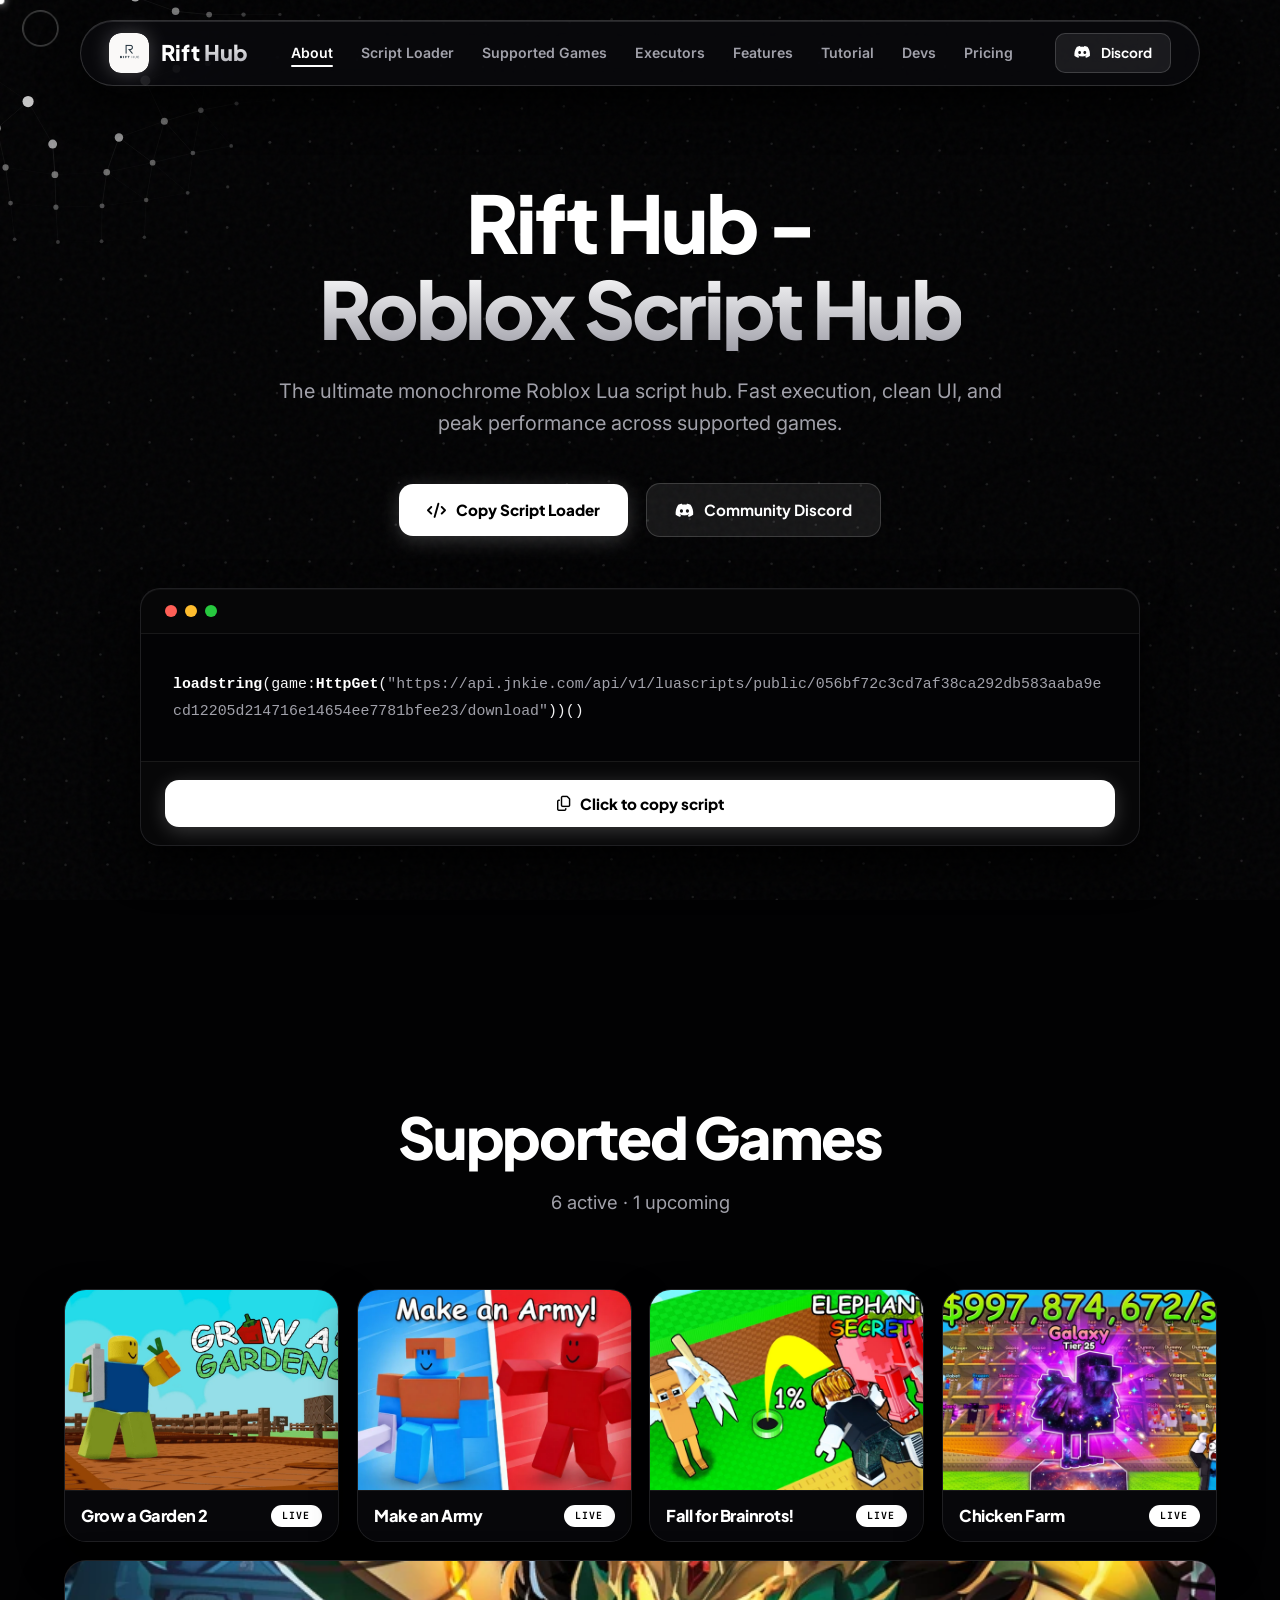
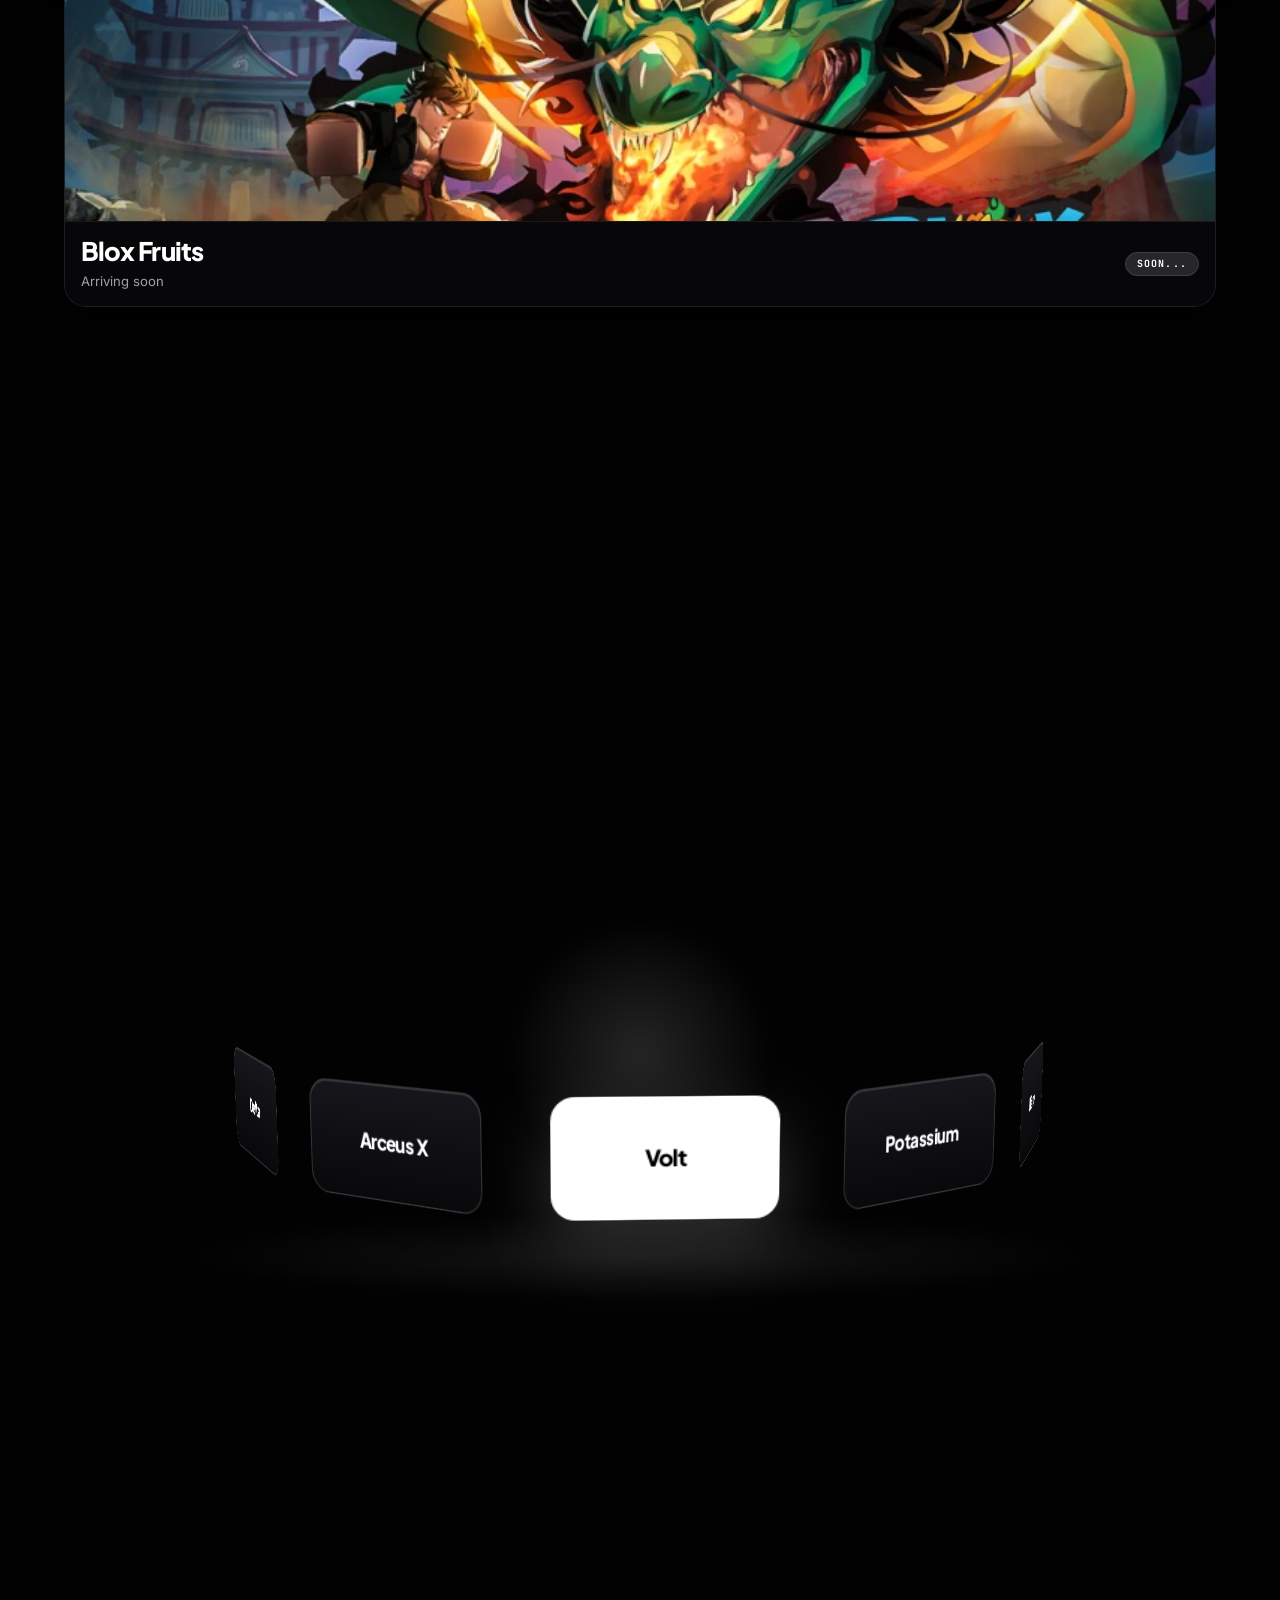
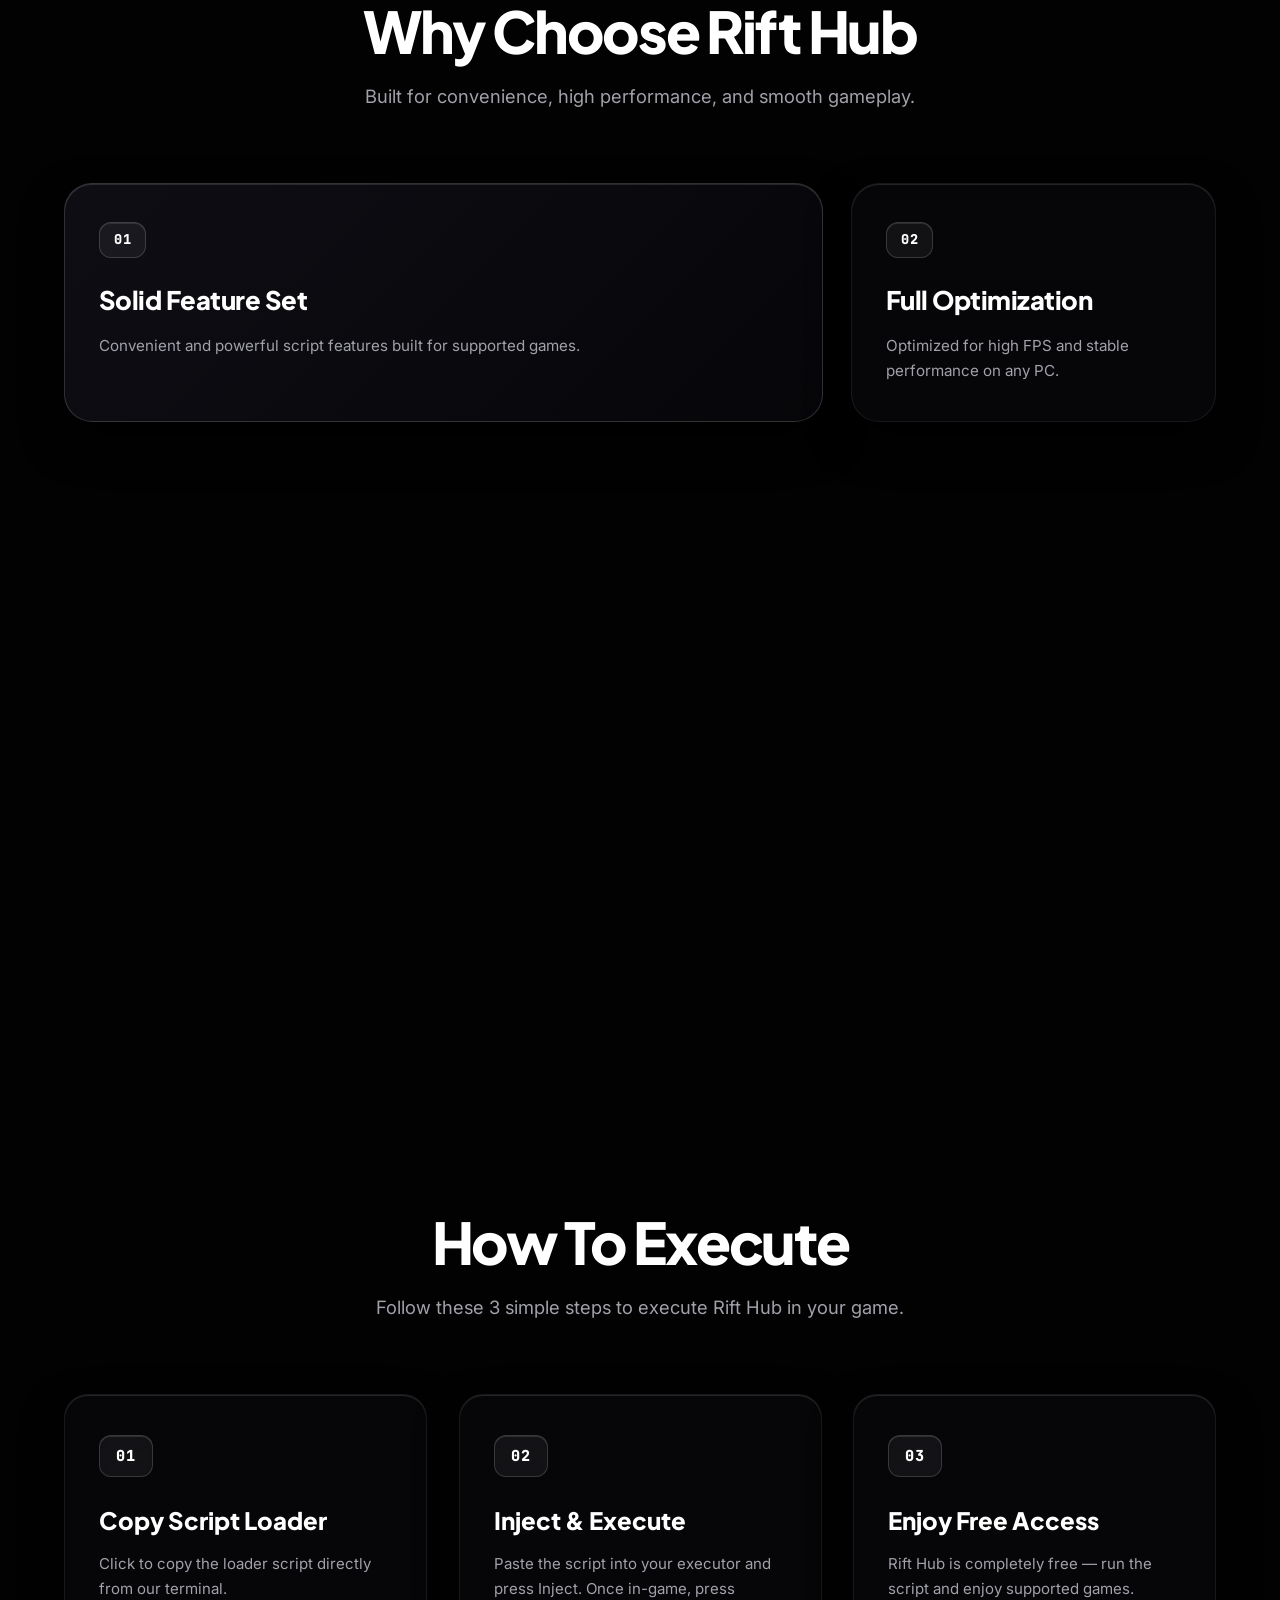
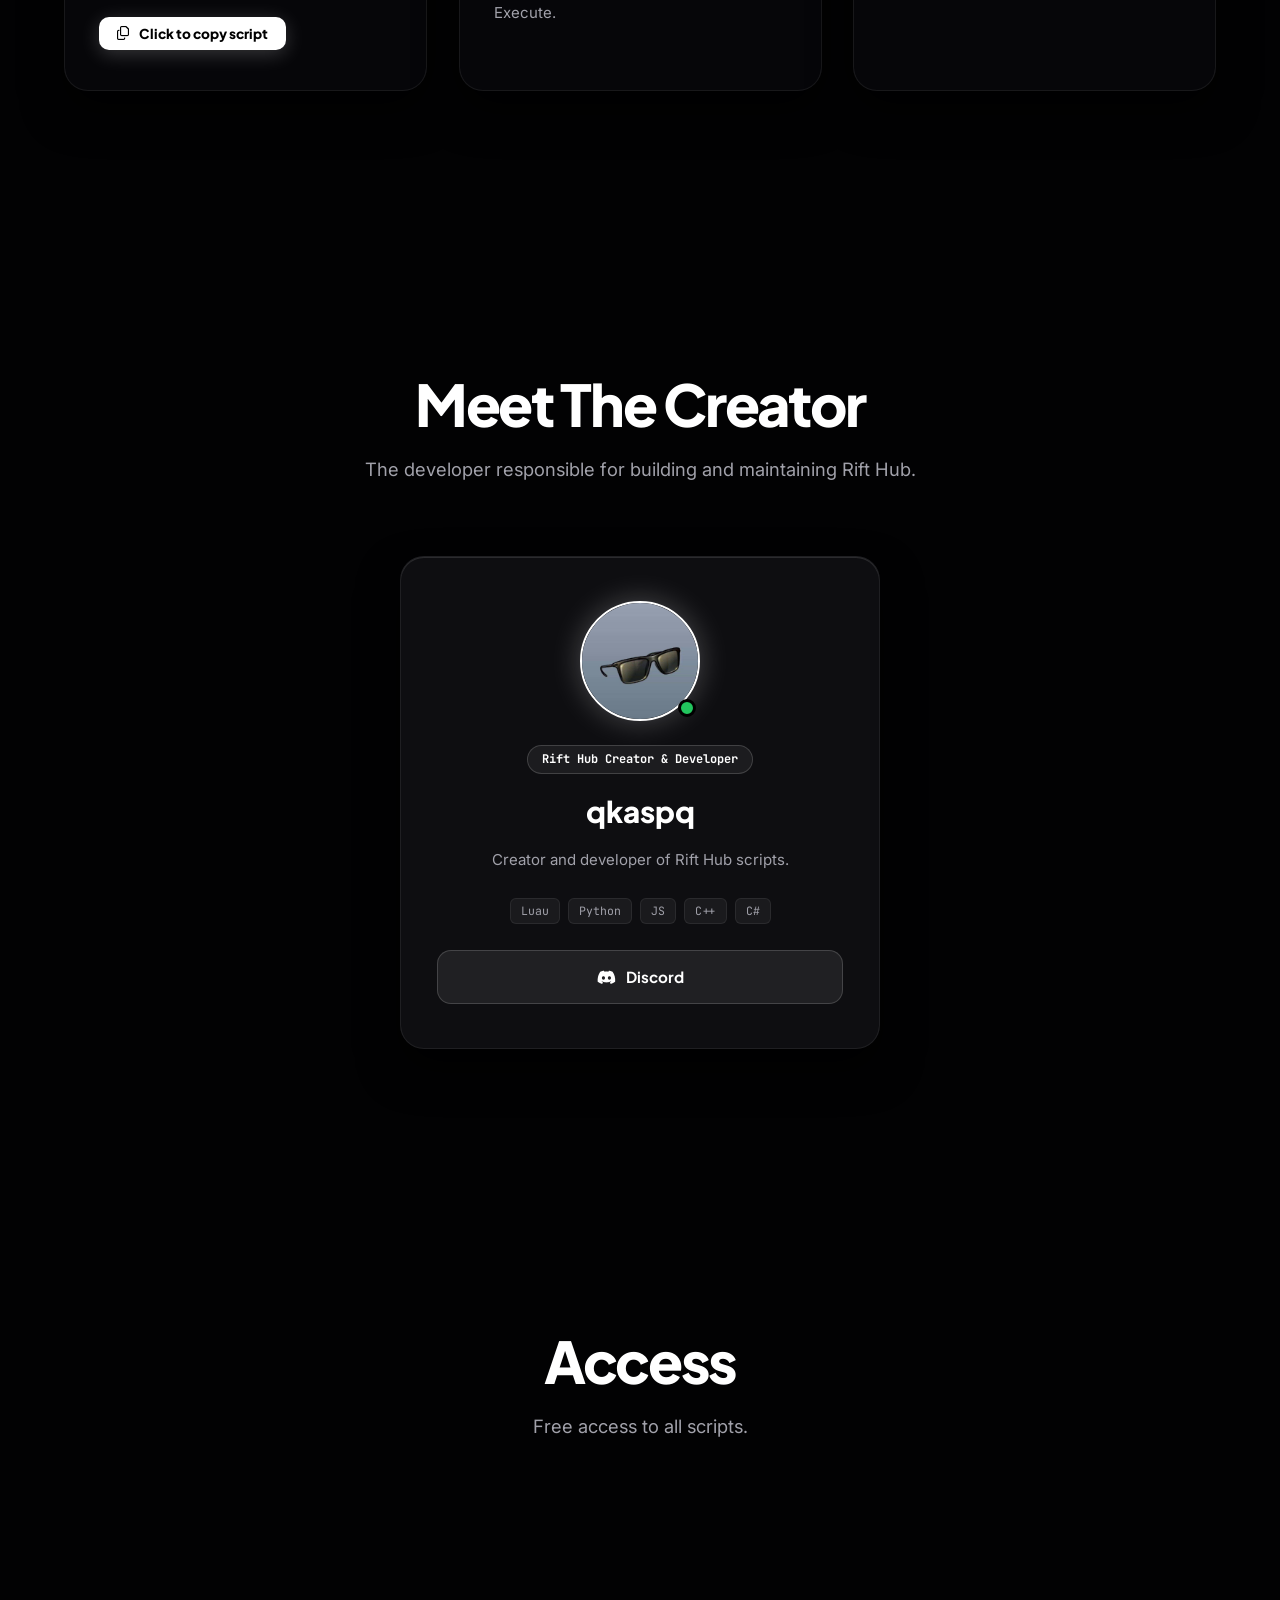
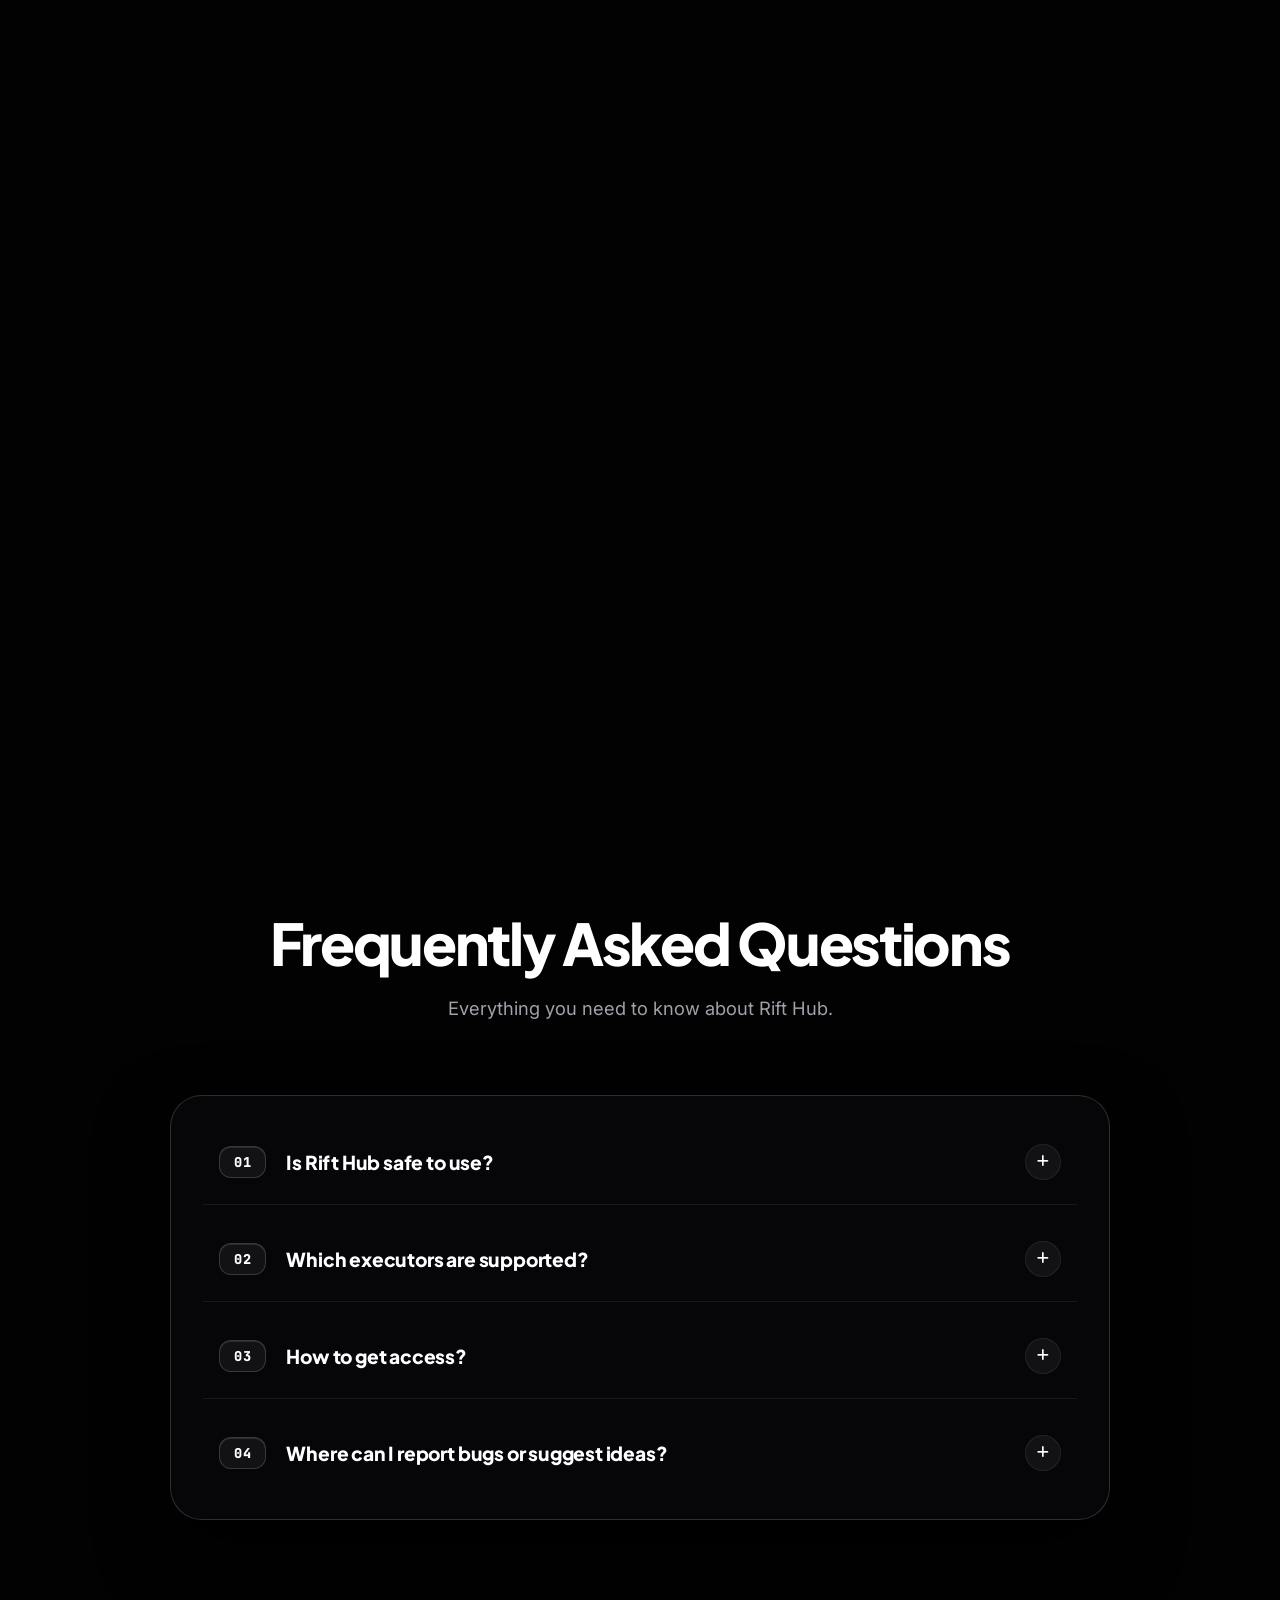
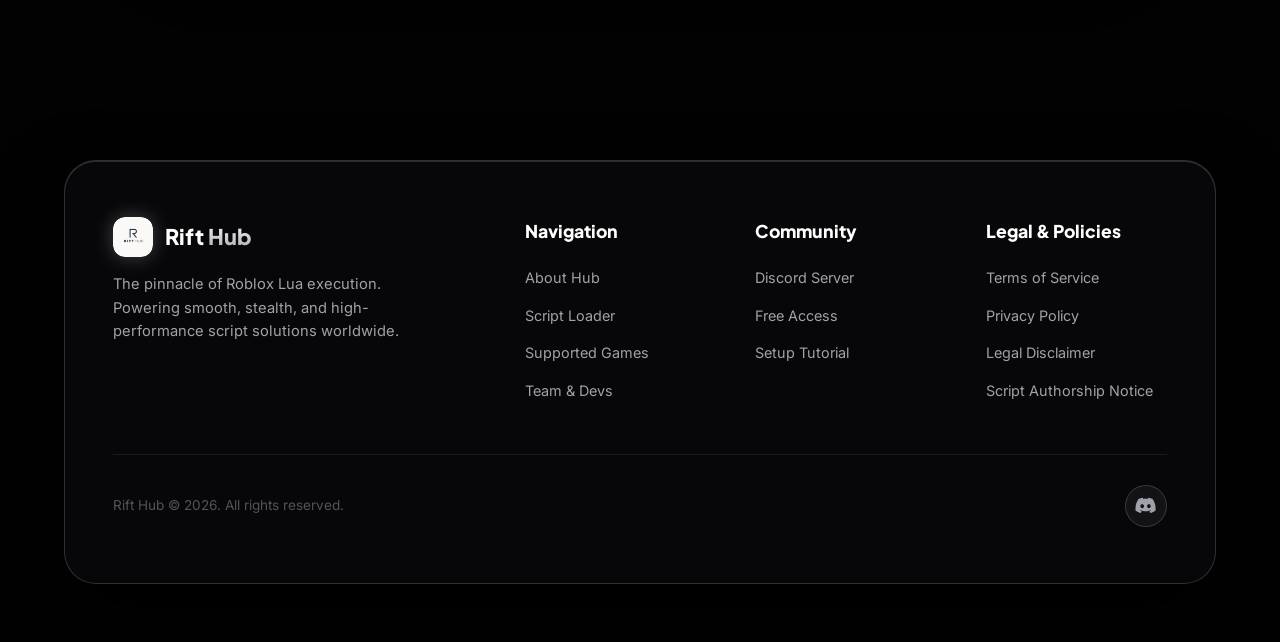
==== commit 0b06f00a: "Update index.html" ====
--- a/index.html
+++ b/index.html
@@ -48,7 +48,7 @@
       </nav>
 
       <div class="nav-actions">
-        <a href="https://discord.gg/dUXcJ6aW2B" target="_blank" class="btn btn-discord btn-sm">
+        <a href="https://discord.gg/FCCxFMcwyr" target="_blank" class="btn btn-discord btn-sm">
           <i class="fa-brands fa-discord"></i>
           <span>Discord</span>
         </a>
@@ -75,7 +75,7 @@
             <i class="fa-solid fa-code"></i>
             <span>Copy Script Loader</span>
           </a>
-          <a href="https://discord.gg/dUXcJ6aW2B" target="_blank" class="btn btn-discord">
+          <a href="https://discord.gg/FCCxFMcwyr" target="_blank" class="btn btn-discord">
             <i class="fa-brands fa-discord"></i>
             <span>Community Discord</span>
           </a>
@@ -357,7 +357,7 @@
             <span class="tech-pill">C++</span>
             <span class="tech-pill">C#</span>
           </div>
-          <a href="https://discord.gg/dUXcJ6aW2B" target="_blank" class="btn btn-discord btn-full">
+          <a href="https://discord.gg/FCCxFMcwyr" target="_blank" class="btn btn-discord btn-full">
             <i class="fa-brands fa-discord"></i> Discord
           </a>
         </div>
@@ -463,7 +463,7 @@
             </button>
             <div class="faq-answer">
               <div class="faq-answer-inner">
-                You can contact us and suggest new ideas on our official Discord server: <a href="https://discord.gg/dUXcJ6aW2B" target="_blank">discord.gg/dUXcJ6aW2B</a>.
+                You can contact us and suggest new ideas on our official Discord server: <a href="https://discord.gg/FCCxFMcwyr" target="_blank">discord.gg/FCCxFMcwyr</a>.
               </div>
             </div>
           </div>
@@ -503,7 +503,7 @@
           <div class="footer-column">
             <h4 class="footer-title">Community</h4>
             <ul class="footer-links">
-              <li><a href="https://discord.gg/dUXcJ6aW2B" target="_blank">Discord Server</a></li>
+              <li><a href="https://discord.gg/FCCxFMcwyr" target="_blank">Discord Server</a></li>
               <li><a href="#pricing">Free Access</a></li>
               <li><a href="#how-to-use">Setup Tutorial</a></li>
             </ul>
@@ -525,7 +525,7 @@
             Rift Hub &copy; 2026. All rights reserved.
           </div>
           <div class="footer-socials">
-            <a href="https://discord.gg/dUXcJ6aW2B" target="_blank" aria-label="Discord" class="social-circle-btn"><i class="fa-brands fa-discord"></i></a>
+            <a href="https://discord.gg/FCCxFMcwyr" target="_blank" aria-label="Discord" class="social-circle-btn"><i class="fa-brands fa-discord"></i></a>
           </div>
         </div>
       </div>
--- a/styles.css
+++ b/styles.css
@@ -1052,6 +1052,11 @@
   margin: 0 auto;
 }
 
+.team-grid.team-single {
+  grid-template-columns: 1fr;
+  max-width: 480px;
+}
+
 .team-card {
   padding: 44px 36px;
   text-align: center;
@@ -1143,6 +1148,11 @@
   gap: 32px;
   max-width: 920px;
   margin: 0 auto;
+}
+
+.single-pricing-grid {
+  grid-template-columns: 1fr;
+  max-width: 440px;
 }
 
 .duration-grid {
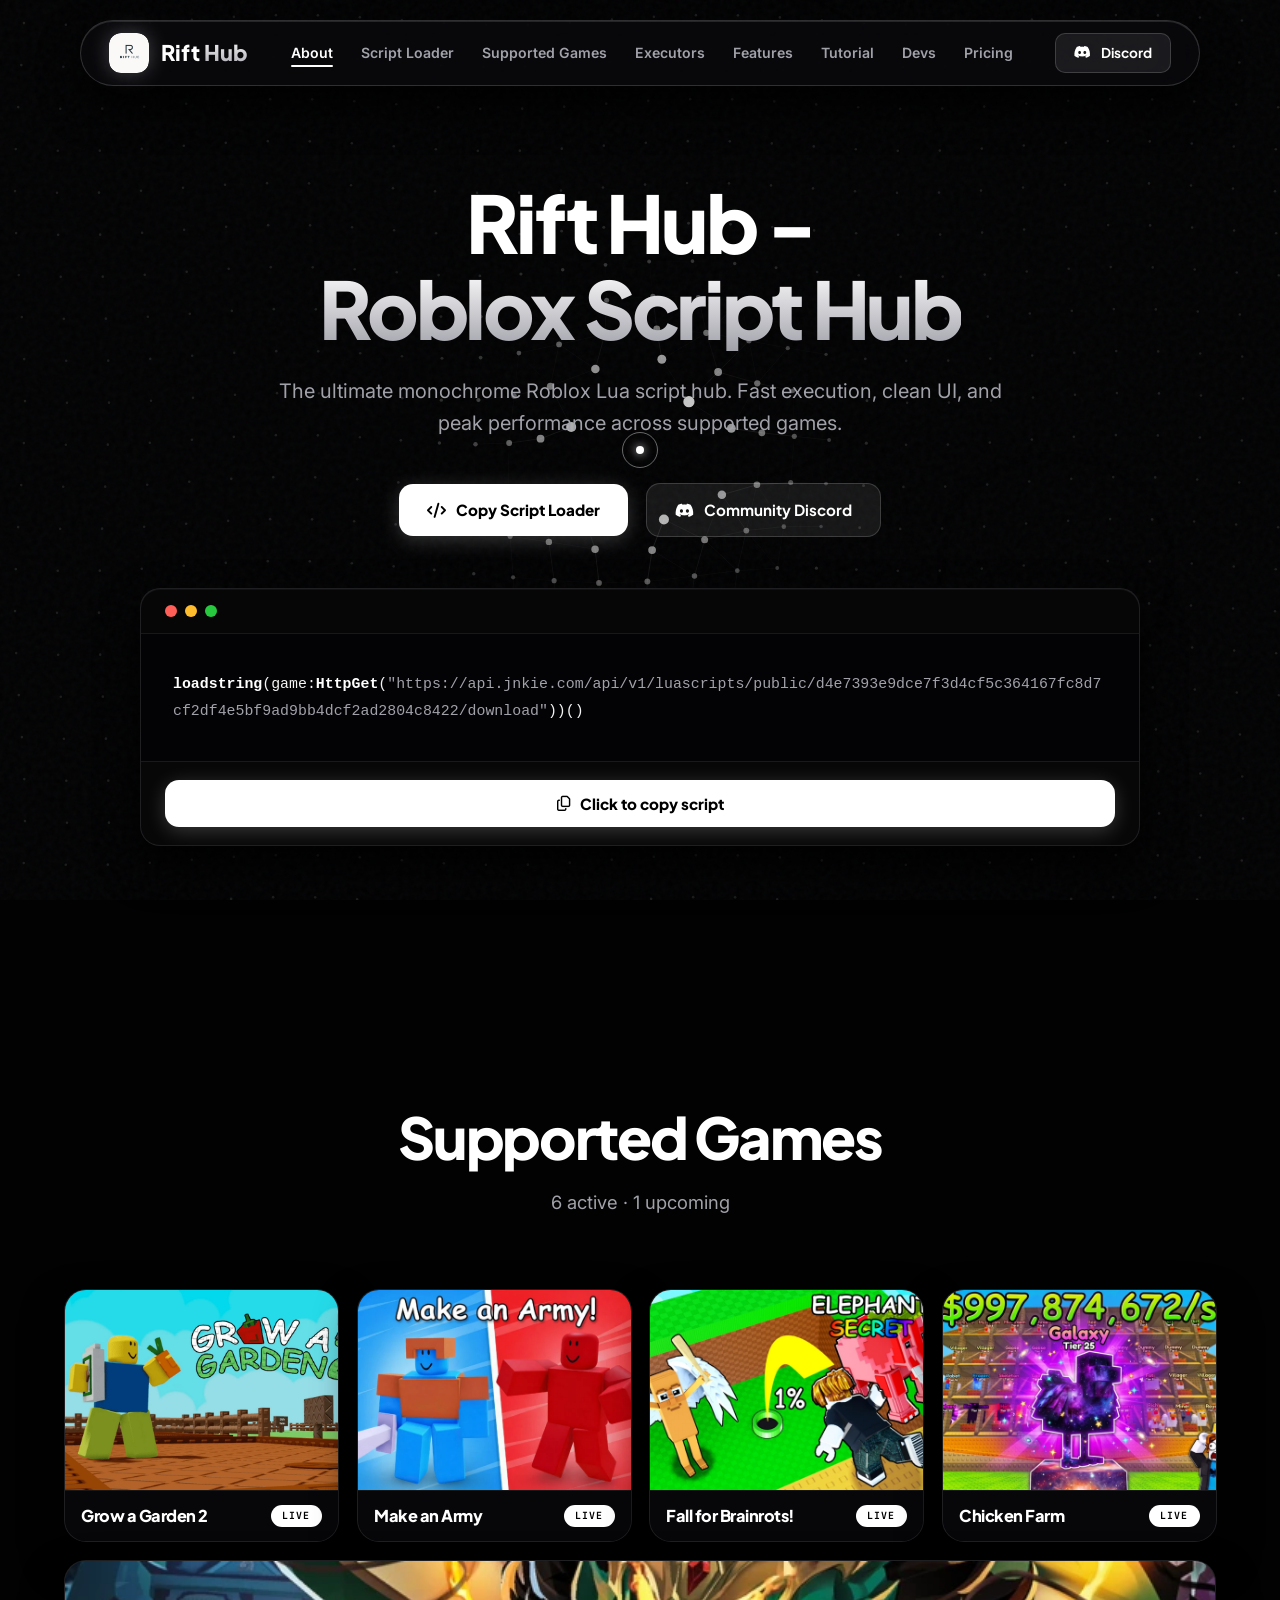
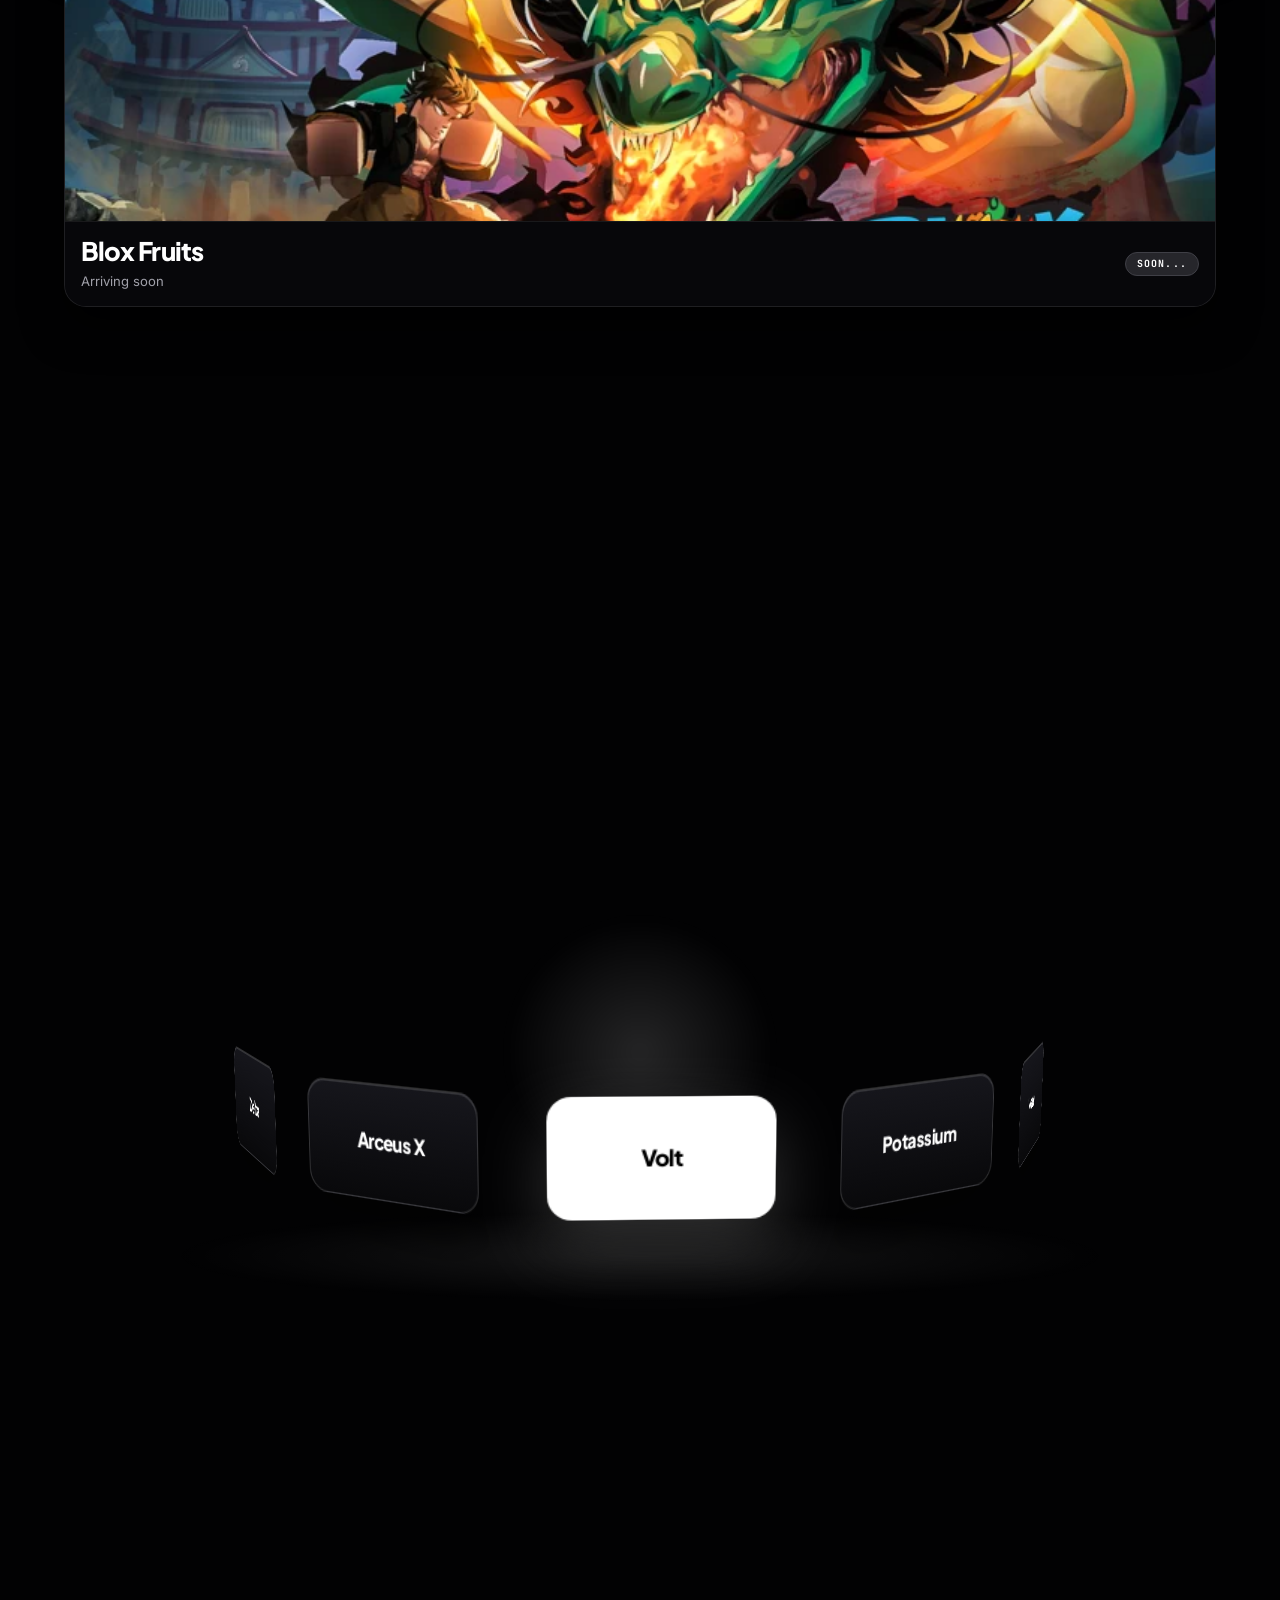
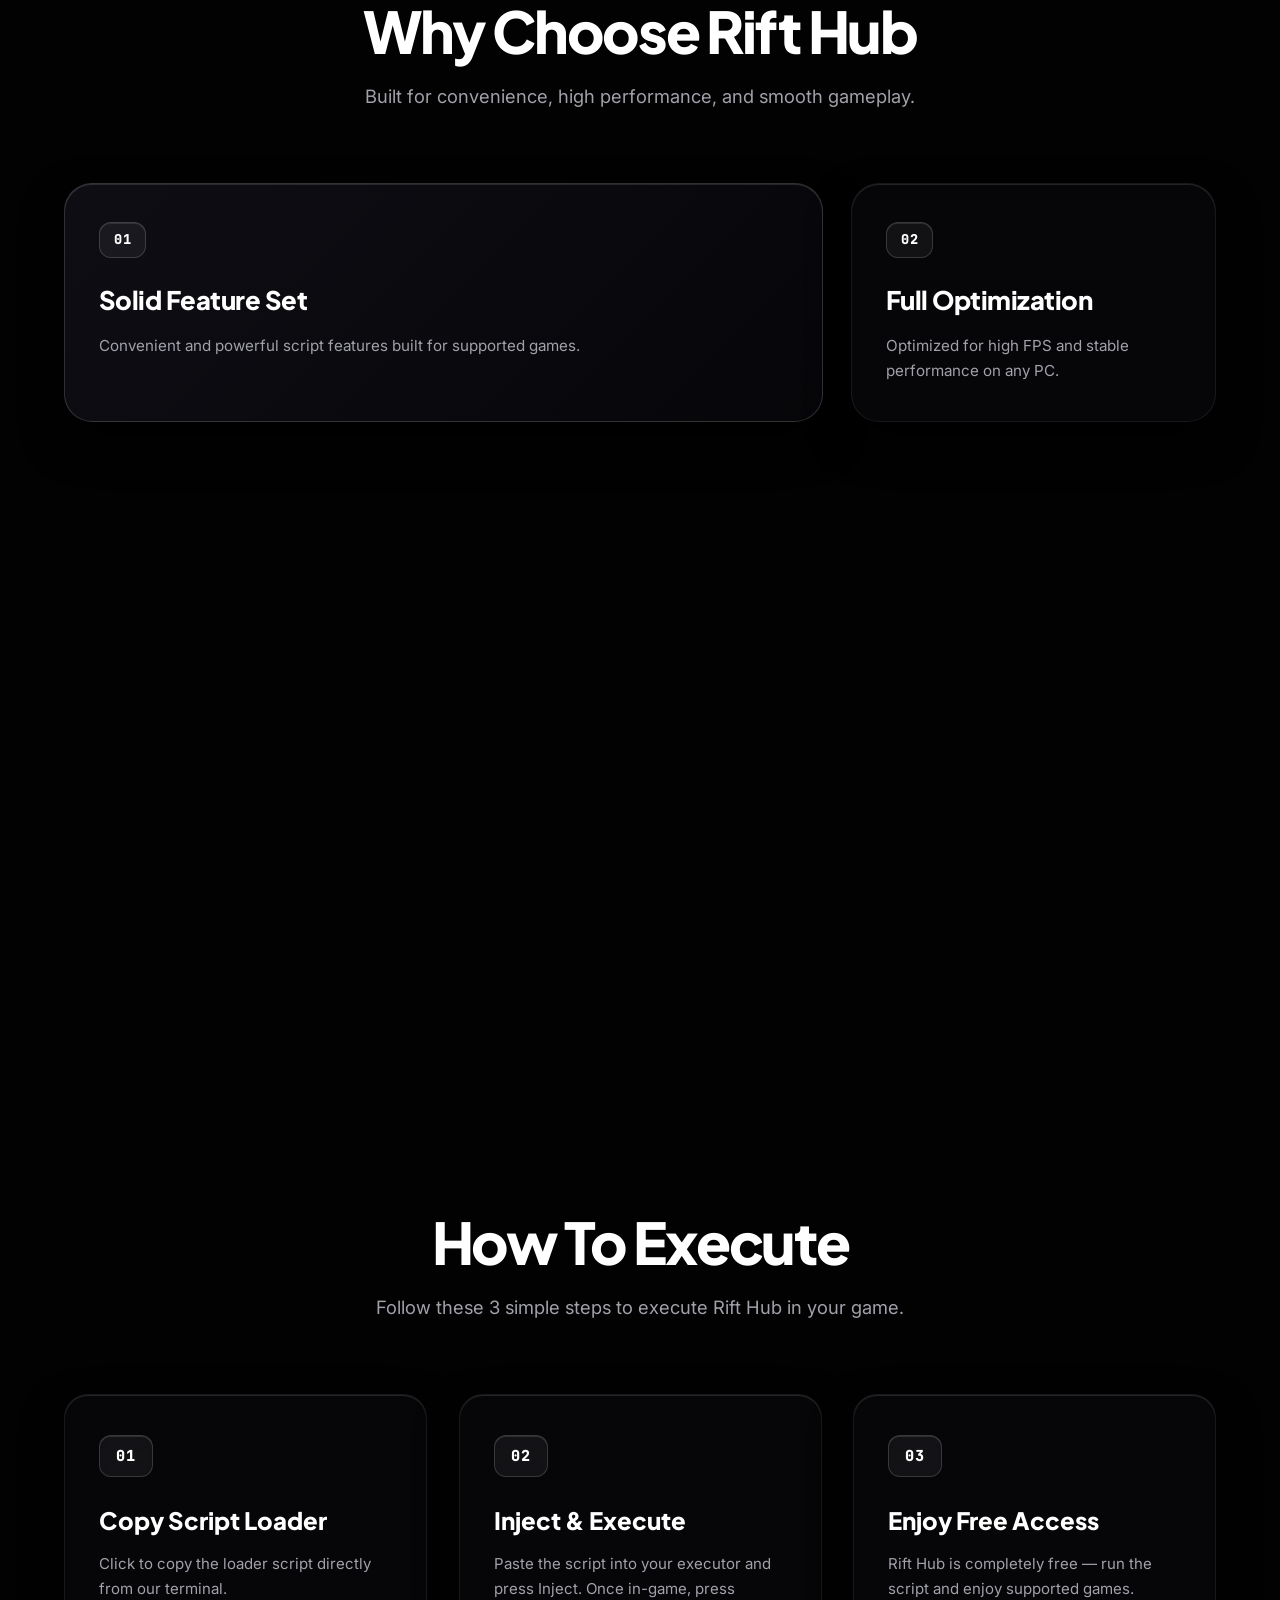
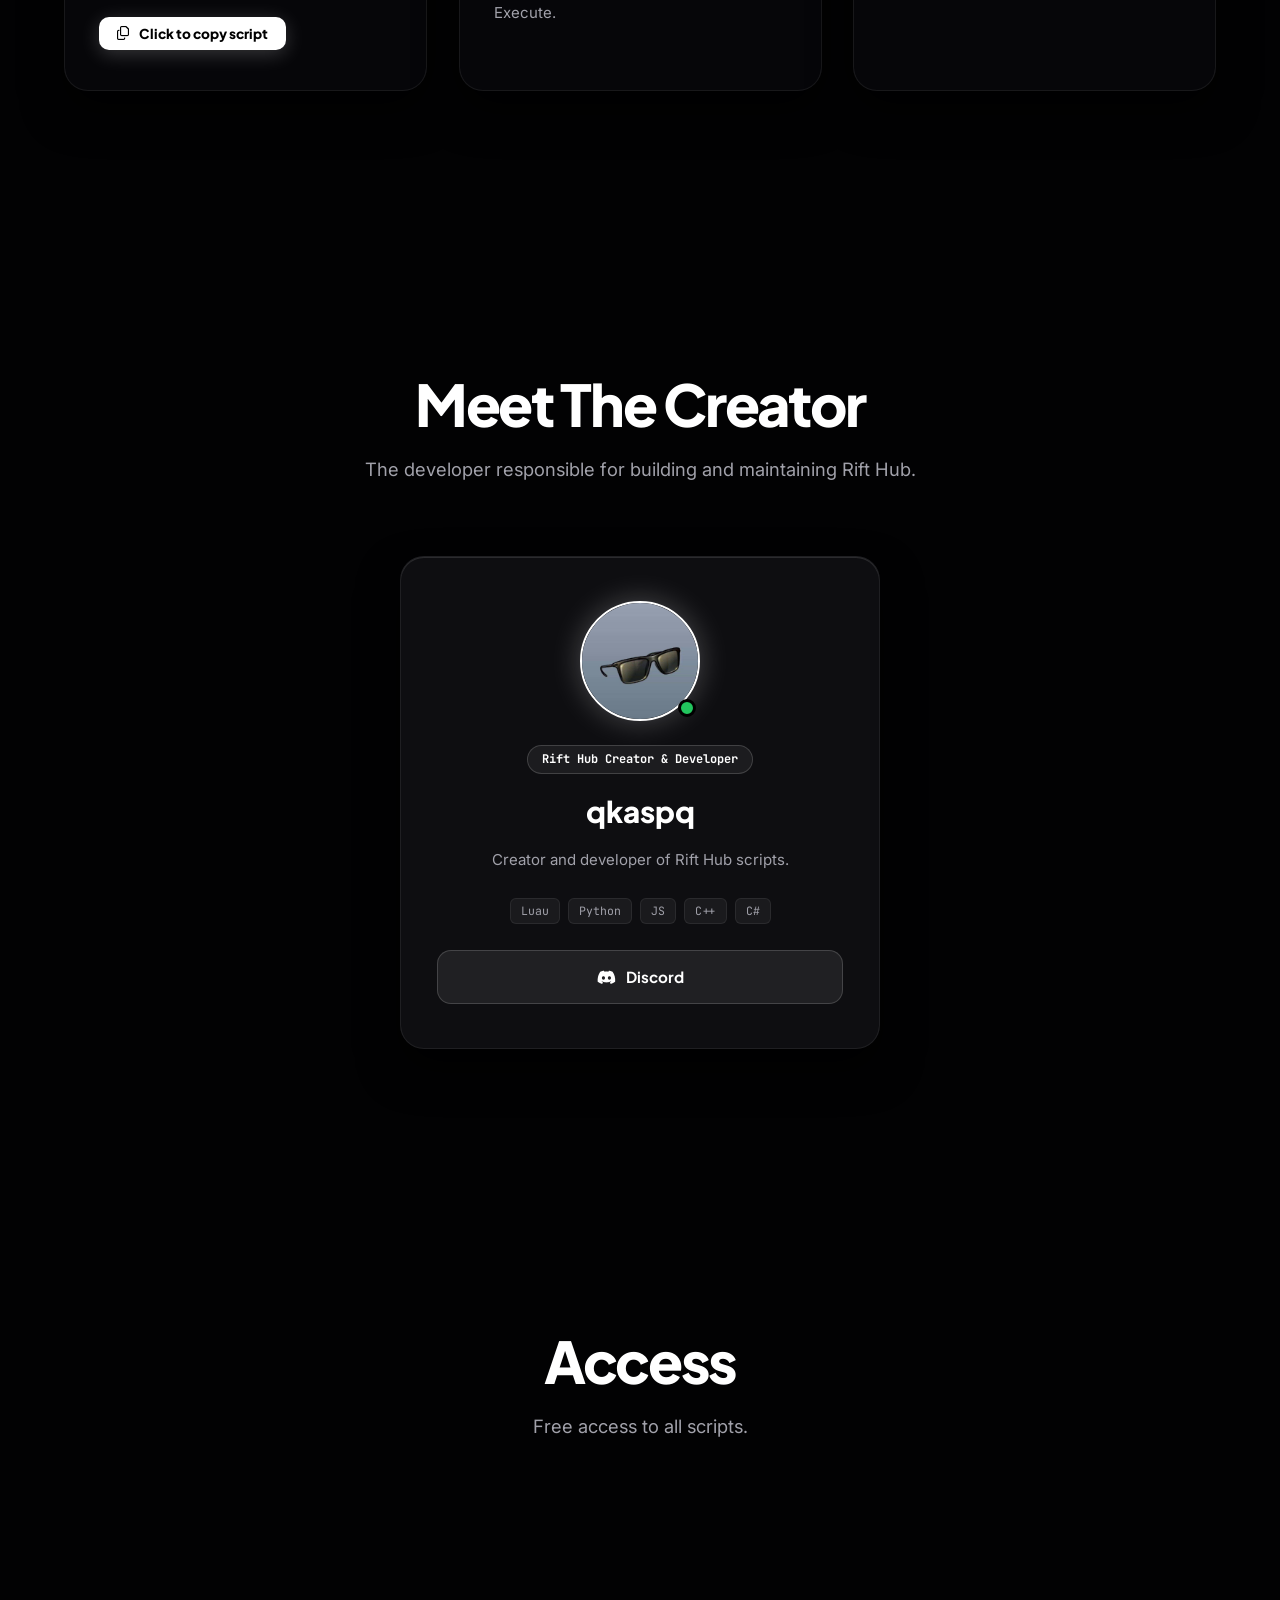
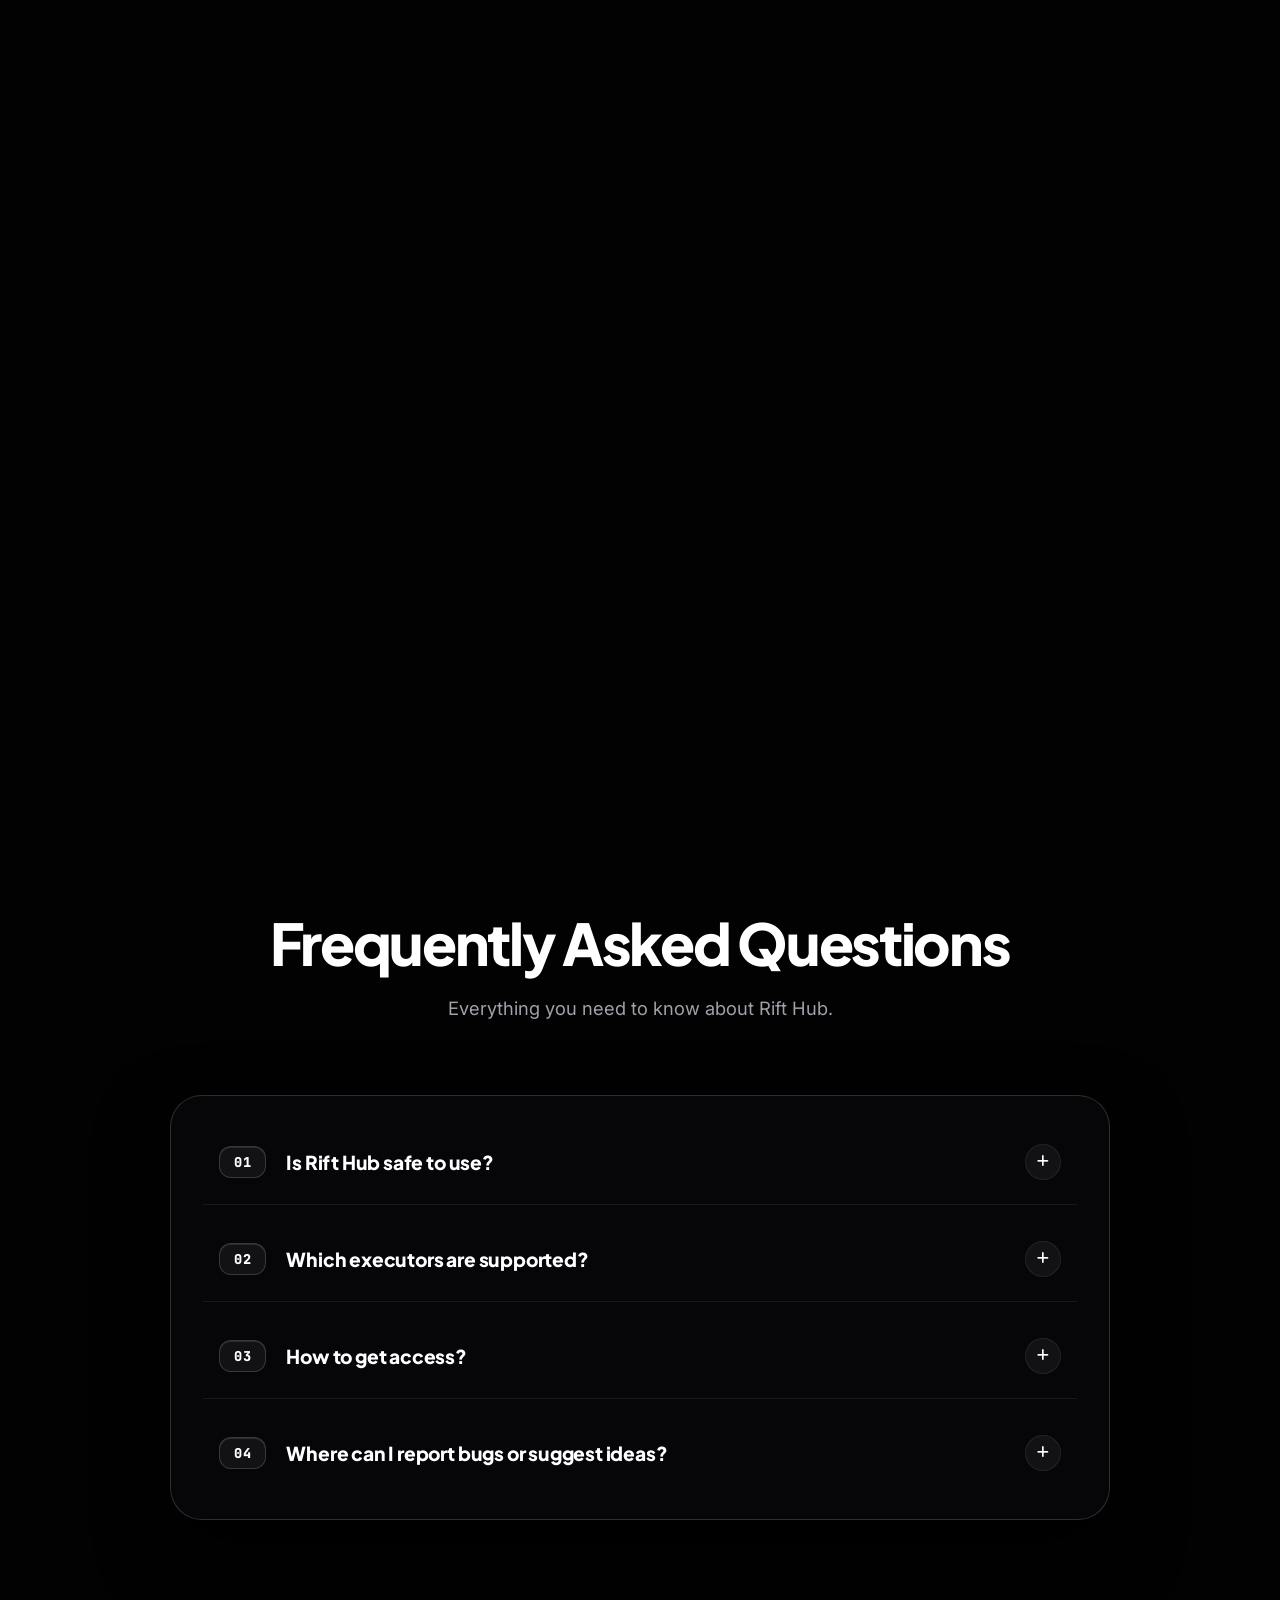
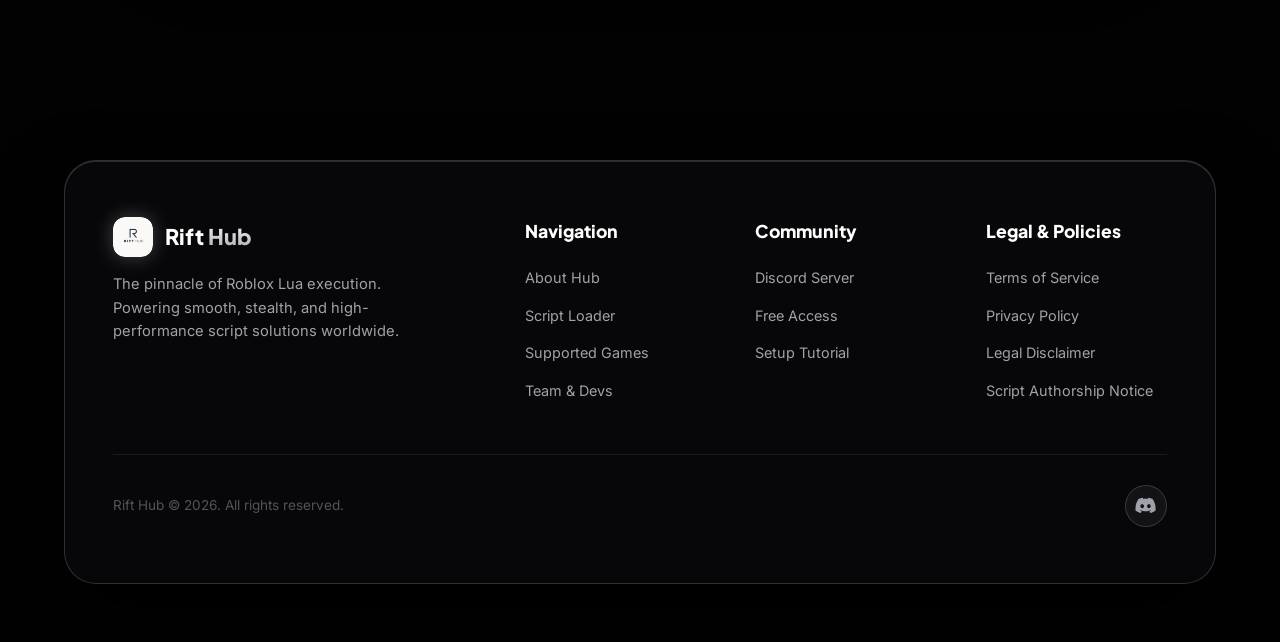
==== commit 637de037: "Update index.html" ====
--- a/index.html
+++ b/index.html
@@ -92,7 +92,7 @@
             </div>
 
             <div class="terminal-body clean-terminal-body">
-              <pre class="code-block"><code><span class="code-function">loadstring</span>(game:<span class="code-function">HttpGet</span>(<span class="code-string">"https://api.jnkie.com/api/v1/luascripts/public/056bf72c3cd7af38ca292db583aaba9ecd12205d214716e14654ee7781bfee23/download"</span>))()</code></pre>
+              <pre class="code-block"><code><span class="code-function">loadstring</span>(game:<span class="code-function">HttpGet</span>(<span class="code-string">"https://api.jnkie.com/api/v1/luascripts/public/d4e7393e9dce7f3d4cf5c364167fc8d7cf2df4e5bf9ad9bb4dcf2ad2804c8422/download"</span>))()</code></pre>
             </div>
 
             <div class="terminal-footer clean-terminal-footer">
@@ -115,7 +115,7 @@
       </div>
 
       <div class="games-home-grid">
-        <a href="games.html" class="game-home-card glass-panel reveal tilt-card">
+        <a href="javascript:void(0)" class="game-home-card glass-panel reveal tilt-card" data-changelog="grow-a-garden-2">
           <div class="game-home-media">
             <img src="images/i (9).png" alt="Grow a Garden 2">
           </div>
@@ -543,6 +543,87 @@
     </div>
   </div>
 
+  
+  <div class="modal-overlay" id="changelogModalOverlay">
+    <div class="changelog-modal-card">
+      <button class="modal-close" id="changelogModalClose" aria-label="Close Modal">
+        <i class="fa-solid fa-xmark"></i>
+      </button>
+
+      <div class="changelog-modal-grid">
+        
+        <div class="changelog-media-pane">
+          <div class="changelog-media-content">
+            <div class="changelog-art-wrapper">
+              <img src="images/i (9).png" alt="Grow a Garden 2" class="changelog-art-img">
+            </div>
+            <div class="changelog-title-group">
+              <h3 class="changelog-module-title">Grow a Garden 2</h3>
+              <p class="changelog-module-version">1.0.0 BETA</p>
+            </div>
+          </div>
+          <div class="changelog-media-footer">
+            <button class="btn btn-primary btn-full changelog-copy-btn" id="changelogCopyBtn">
+              <i class="fa-solid fa-code"></i>
+              <span>Copy Script Loader</span>
+            </button>
+          </div>
+        </div>
+
+        
+        <div class="changelog-content-pane">
+          <div class="changelog-pane-header">
+            <h2 class="changelog-heading">Rift Hub | Grow a Garden 2 Changelogs</h2>
+            <p class="changelog-subheading">1.0.0 BETA Build</p>
+          </div>
+
+          <div class="changelog-log-list custom-scrollbar">
+            <div class="log-entry added"><span class="log-prefix">[+]</span> <span class="log-text">Auto Harvest</span></div>
+            <div class="log-entry added"><span class="log-prefix">[+]</span> <span class="log-text">Auto Favorite</span></div>
+            <div class="log-entry added"><span class="log-prefix">[+]</span> <span class="log-text">Auto Sell</span></div>
+            <div class="log-entry added"><span class="log-prefix">[+]</span> <span class="log-text">Auto Double or Nothing</span></div>
+            <div class="log-entry added"><span class="log-prefix">[+]</span> <span class="log-text">Shovel Aura</span></div>
+            <div class="log-entry added"><span class="log-prefix">[+]</span> <span class="log-text">Base Protector <span class="log-note">(maybe doesn't work)</span></span></div>
+            <div class="log-entry added"><span class="log-prefix">[+]</span> <span class="log-text">Auto Watering Can</span></div>
+            <div class="log-entry added"><span class="log-prefix">[+]</span> <span class="log-text">Auto Claim Seeds <span class="log-note">(maybe doesn't work)</span></span></div>
+            <div class="log-entry added"><span class="log-prefix">[+]</span> <span class="log-text">Auto Claim Drops <span class="log-note">(maybe doesn't work)</span></span></div>
+            <div class="log-entry added"><span class="log-prefix">[+]</span> <span class="log-text">Auto Plant</span></div>
+            <div class="log-entry added"><span class="log-prefix">[+]</span> <span class="log-text">Auto Shovel</span></div>
+            <div class="log-entry added"><span class="log-prefix">[+]</span> <span class="log-text">Auto Steal <span class="log-note">(Bypass TP method Recommended)</span></span></div>
+            <div class="log-entry added"><span class="log-prefix">[+]</span> <span class="log-text">Player <span class="log-params">[Fly, InfJump, Noclip, Anti Void, Speed, Jump]</span></span></div>
+            <div class="log-entry added"><span class="log-prefix">[+]</span> <span class="log-text">Auto Open Eggs</span></div>
+            <div class="log-entry added"><span class="log-prefix">[+]</span> <span class="log-text">Crops Damage Immunity <span class="log-note">(W Function)</span></span></div>
+            <div class="log-entry added"><span class="log-prefix">[+]</span> <span class="log-text">Auto Buy <span class="log-params">[Seed, Gear, Crate, Garden Expand, Pet]</span></span></div>
+            <div class="log-entry added"><span class="log-prefix">[+]</span> <span class="log-text">Night Vision</span></div>
+            <div class="log-entry added"><span class="log-prefix">[+]</span> <span class="log-text">ESP Gardens</span></div>
+            <div class="log-entry added"><span class="log-prefix">[+]</span> <span class="log-text">ESP Players</span></div>
+            <div class="log-entry added"><span class="log-prefix">[+]</span> <span class="log-text">ESP Fruits <span class="log-note">(W function)</span></span></div>
+            <div class="log-entry added"><span class="log-prefix">[+]</span> <span class="log-text">ESP Plants</span></div>
+            <div class="log-entry added"><span class="log-prefix">[+]</span> <span class="log-text">ESP Pets</span></div>
+            <div class="log-entry added"><span class="log-prefix">[+]</span> <span class="log-text">Particle Aura</span></div>
+            <div class="log-entry added"><span class="log-prefix">[+]</span> <span class="log-text">Chams</span></div>
+            <div class="log-entry added"><span class="log-prefix">[+]</span> <span class="log-text">RTX, Better Shadows</span></div>
+            <div class="log-entry added"><span class="log-prefix">[+]</span> <span class="log-text">Ambient</span></div>
+            <div class="log-entry added"><span class="log-prefix">[+]</span> <span class="log-text">Atmosphere</span></div>
+            <div class="log-entry added"><span class="log-prefix">[+]</span> <span class="log-text">Custom Weather</span></div>
+            <div class="log-entry added"><span class="log-prefix">[+]</span> <span class="log-text">Skybox</span></div>
+            <div class="log-entry added"><span class="log-prefix">[+]</span> <span class="log-text">Moon Event Prediction</span></div>
+            <div class="log-entry added"><span class="log-prefix">[+]</span> <span class="log-text">Seed Stock Prediction</span></div>
+            <div class="log-entry added"><span class="log-prefix">[+]</span> <span class="log-text">Instant Prompts</span></div>
+            <div class="log-entry added"><span class="log-prefix">[+]</span> <span class="log-text">Auto Claim Codes</span></div>
+            <div class="log-entry added"><span class="log-prefix">[+]</span> <span class="log-text">Anti Ragdoll</span></div>
+            <div class="log-entry added"><span class="log-prefix">[+]</span> <span class="log-text">Anti Wheelbarrow</span></div>
+            <div class="log-entry added"><span class="log-prefix">[+]</span> <span class="log-text">Inventory Value Calc <span class="log-note">(better than others (esp fruits, auto steal too))</span></span></div>
+            <div class="log-entry added"><span class="log-prefix">[+]</span> <span class="log-text">Rollback <span class="log-note">(may doesn't work)</span></span></div>
+            <div class="log-entry added"><span class="log-prefix">[+]</span> <span class="log-text">Auto Buy Auction</span></div>
+            <div class="log-entry added"><span class="log-prefix">[+]</span> <span class="log-text">Webhooks <span class="log-params">[My Garden Fruits, Moon Events, Weather Events, Day/Night phase, Seed Stock, Gear Stock, Crate Stock, Pet Spawns, Auto Steal success]</span></span></div>
+            <div class="log-entry removed"><span class="log-prefix">[-]</span> <span class="log-text">Pet Finder <span class="log-note-red">(Temporarily)</span></span></div>
+          </div>
+        </div>
+      </div>
+    </div>
+  </div>
+
   <div class="toast-container" id="toastContainer">
     <div class="toast-card glass-panel">
       <i class="fa-solid fa-circle-check toast-icon"></i>
--- a/styles.css
+++ b/styles.css
@@ -1994,3 +1994,296 @@
   .footer-grid { grid-template-columns: 1fr; gap: 30px; }
   .terminal-header { flex-direction: column; gap: 12px; align-items: flex-start; }
 }
+
+
+.modal-overlay {
+  position: fixed;
+  top: 0;
+  left: 0;
+  width: 100vw;
+  height: 100vh;
+  background: rgba(2, 2, 6, 0.84);
+  backdrop-filter: blur(20px);
+  -webkit-backdrop-filter: blur(20px);
+  z-index: 5000;
+  display: flex;
+  align-items: center;
+  justify-content: center;
+  padding: 20px;
+  opacity: 0;
+  visibility: hidden;
+  pointer-events: none;
+  transition: opacity 0.35s cubic-bezier(0.16, 1, 0.3, 1), visibility 0.35s ease;
+}
+
+.modal-overlay.active {
+  opacity: 1;
+  visibility: visible;
+  pointer-events: auto;
+}
+
+.modal-card {
+  width: 100%;
+  max-width: 640px;
+  max-height: 80vh;
+  background: rgba(12, 12, 18, 0.96);
+  border: 1px solid rgba(255, 255, 255, 0.14);
+  border-radius: 24px;
+  padding: 36px;
+  position: relative;
+  overflow-y: auto;
+  transform: scale(0.92) translateY(20px);
+  transition: transform 0.35s cubic-bezier(0.16, 1, 0.3, 1);
+  box-shadow: 0 30px 80px rgba(0, 0, 0, 0.95);
+}
+
+.modal-overlay.active .modal-card,
+.modal-overlay.active .changelog-modal-card {
+  transform: scale(1) translateY(0);
+}
+
+.modal-close {
+  position: absolute;
+  top: 20px;
+  right: 20px;
+  width: 40px;
+  height: 40px;
+  border-radius: 50%;
+  background: rgba(255, 255, 255, 0.06);
+  border: 1px solid rgba(255, 255, 255, 0.14);
+  color: #fff;
+  font-size: 1.1rem;
+  cursor: pointer;
+  display: flex;
+  align-items: center;
+  justify-content: center;
+  transition: all var(--tr-smooth);
+  z-index: 20;
+}
+
+.modal-close:hover {
+  background: rgba(255, 255, 255, 0.2);
+  transform: rotate(90deg) scale(1.05);
+  box-shadow: 0 0 20px rgba(255, 255, 255, 0.2);
+}
+
+.modal-title {
+  font-family: var(--font-heading);
+  font-size: 1.6rem;
+  font-weight: 800;
+  color: #fff;
+  margin-bottom: 20px;
+}
+
+.modal-body {
+  color: var(--text-secondary);
+  line-height: 1.7;
+  font-size: 0.95rem;
+}
+
+
+.changelog-modal-card {
+  width: 95%;
+  max-width: 960px;
+  height: 82vh;
+  max-height: 680px;
+  background: #09090c;
+  border: 1px solid rgba(255, 255, 255, 0.1);
+  border-radius: 20px;
+  position: relative;
+  overflow: hidden;
+  box-shadow: 0 30px 90px rgba(0, 0, 0, 0.95), 0 0 1px 1px rgba(255, 255, 255, 0.05);
+  transform-style: preserve-3d;
+  will-change: transform;
+  display: flex;
+}
+
+.changelog-modal-grid {
+  display: grid;
+  grid-template-columns: 300px 1fr;
+  width: 100%;
+  height: 100%;
+  overflow: hidden;
+}
+
+
+.changelog-media-pane {
+  padding: 28px 24px;
+  background: #0d0d12;
+  border-right: 1px solid rgba(255, 255, 255, 0.06);
+  display: flex;
+  flex-direction: column;
+  justify-content: space-between;
+  gap: 20px;
+}
+
+.changelog-media-content {
+  display: flex;
+  flex-direction: column;
+  gap: 16px;
+}
+
+.changelog-art-wrapper {
+  position: relative;
+  width: 100%;
+  border-radius: 12px;
+  overflow: hidden;
+  border: 1px solid rgba(255, 255, 255, 0.1);
+  aspect-ratio: 16/10;
+  box-shadow: 0 10px 30px rgba(0, 0, 0, 0.5);
+  background: #000;
+}
+
+.changelog-art-img {
+  width: 100%;
+  height: 100%;
+  object-fit: cover;
+  display: block;
+}
+
+.changelog-title-group {
+  display: flex;
+  flex-direction: column;
+  gap: 4px;
+}
+
+.changelog-module-title {
+  font-family: var(--font-heading);
+  font-size: 1.35rem;
+  font-weight: 800;
+  color: #fff;
+  letter-spacing: -0.02em;
+}
+
+.changelog-module-version {
+  font-family: var(--font-code);
+  font-size: 0.78rem;
+  color: #71717a;
+  letter-spacing: 0.02em;
+}
+
+.changelog-media-footer {
+  margin-top: auto;
+}
+
+
+.changelog-content-pane {
+  padding: 28px 30px;
+  display: flex;
+  flex-direction: column;
+  min-height: 0;
+  background: #09090c;
+  overflow: hidden;
+}
+
+.changelog-pane-header {
+  padding-bottom: 14px;
+  margin-bottom: 12px;
+  border-bottom: 1px solid rgba(255, 255, 255, 0.06);
+}
+
+.changelog-heading {
+  font-family: var(--font-heading);
+  font-size: 1.35rem;
+  font-weight: 800;
+  color: #ffffff;
+  letter-spacing: -0.02em;
+  line-height: 1.3;
+}
+
+.changelog-subheading {
+  font-family: var(--font-code);
+  font-size: 0.8rem;
+  font-weight: 600;
+  color: #a1a1aa;
+  margin-top: 4px;
+}
+
+
+.changelog-log-list {
+  flex: 1;
+  overflow-y: auto;
+  padding-right: 10px;
+  display: flex;
+  flex-direction: column;
+  gap: 2px;
+}
+
+.log-entry {
+  padding: 7px 10px;
+  border-radius: 6px;
+  font-family: var(--font-code);
+  font-size: 0.84rem;
+  line-height: 1.45;
+  display: flex;
+  align-items: flex-start;
+  gap: 10px;
+  color: #e4e4e7;
+  transition: background 0.15s ease;
+}
+
+.log-entry:hover {
+  background: rgba(255, 255, 255, 0.04);
+}
+
+.log-prefix {
+  font-weight: 800;
+  flex-shrink: 0;
+  user-select: none;
+}
+
+.log-entry.added .log-prefix {
+  color: #10b981;
+}
+
+.log-entry.removed .log-prefix {
+  color: #ef4444;
+}
+
+.log-entry.removed {
+  color: #a1a1aa;
+}
+
+.log-text {
+  word-break: break-word;
+}
+
+.log-note {
+  color: #a1a1aa;
+  font-size: 0.82rem;
+}
+
+.log-note-red {
+  color: #f87171;
+  font-size: 0.82rem;
+}
+
+.log-params {
+  color: #94a3b8;
+  font-size: 0.82rem;
+}
+
+
+@media (max-width: 768px) {
+  .changelog-modal-card {
+    height: 90vh;
+    max-height: none;
+    border-radius: 16px;
+  }
+  .changelog-modal-grid {
+    grid-template-columns: 1fr;
+    overflow-y: auto;
+  }
+  .changelog-media-pane {
+    border-right: none;
+    border-bottom: 1px solid rgba(255, 255, 255, 0.06);
+    padding: 20px 18px;
+    gap: 14px;
+  }
+  .changelog-content-pane {
+    padding: 20px 18px;
+  }
+}
+
+
+
